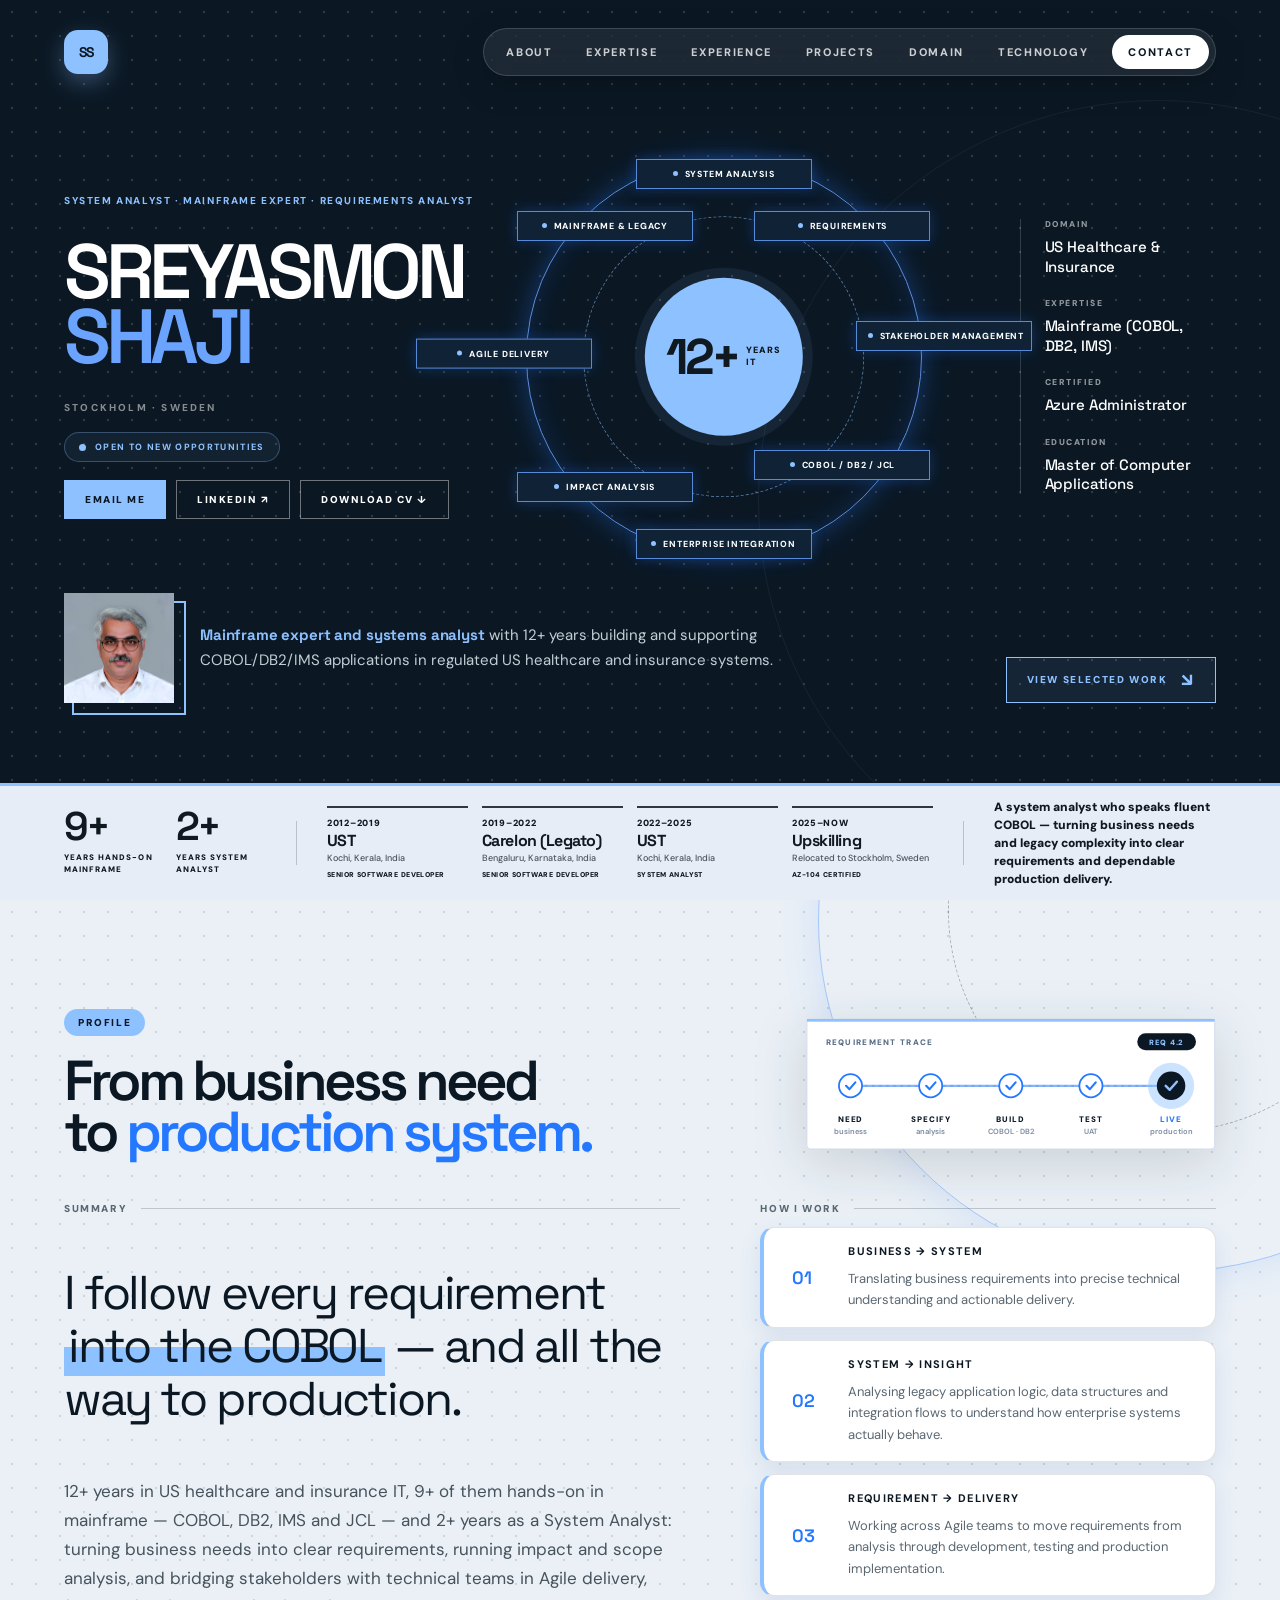
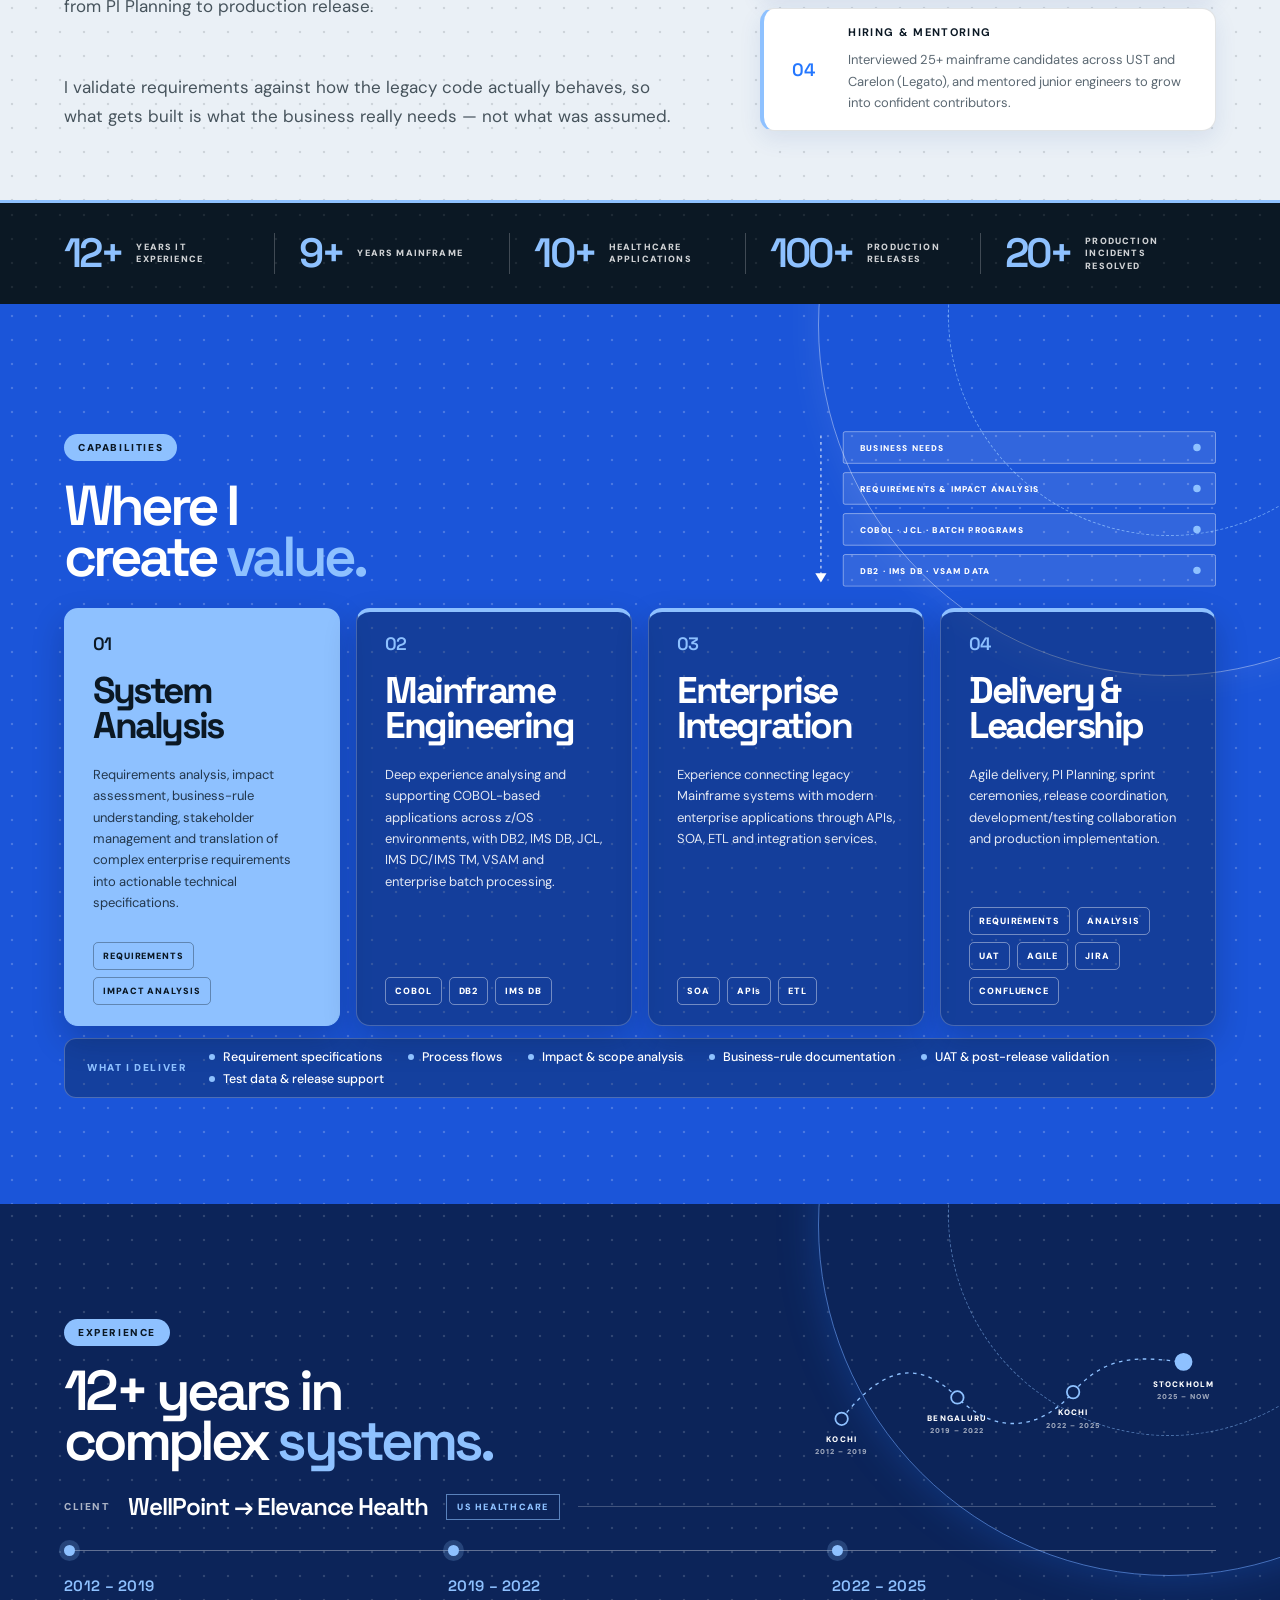
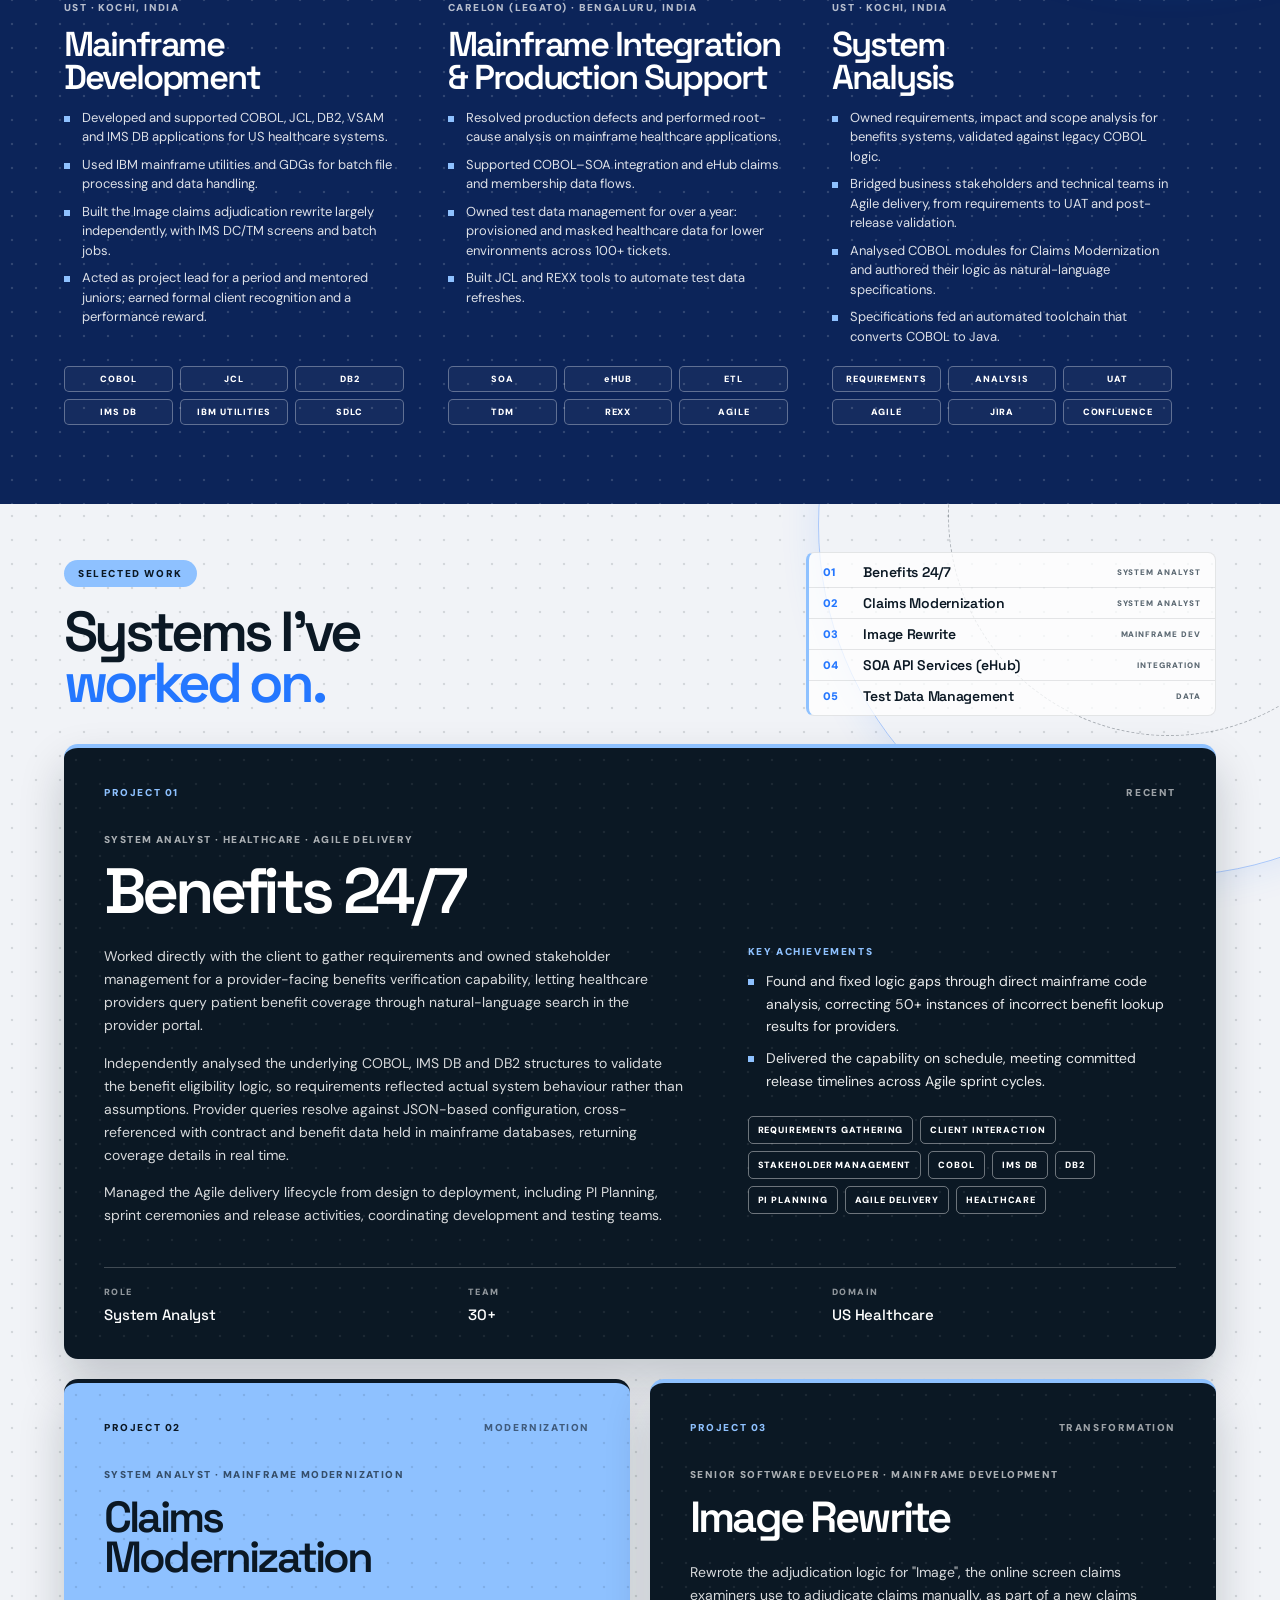
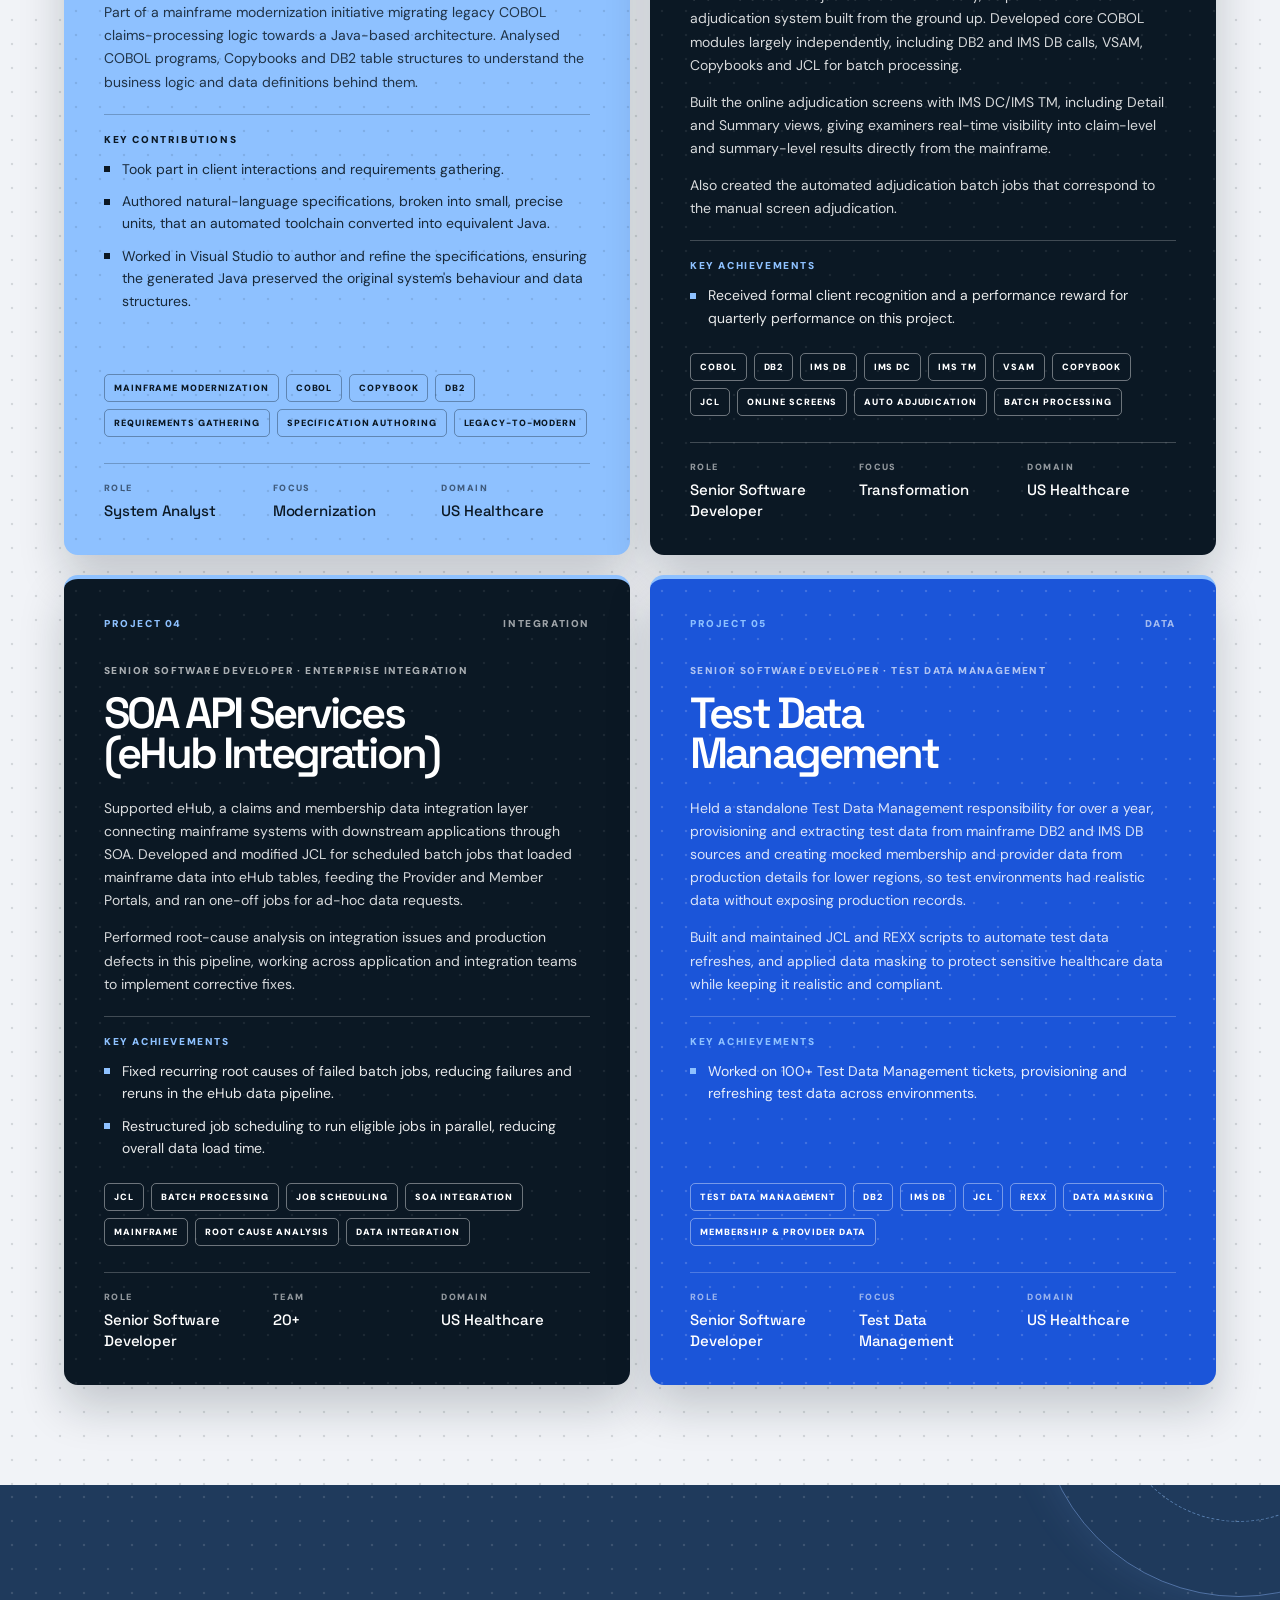
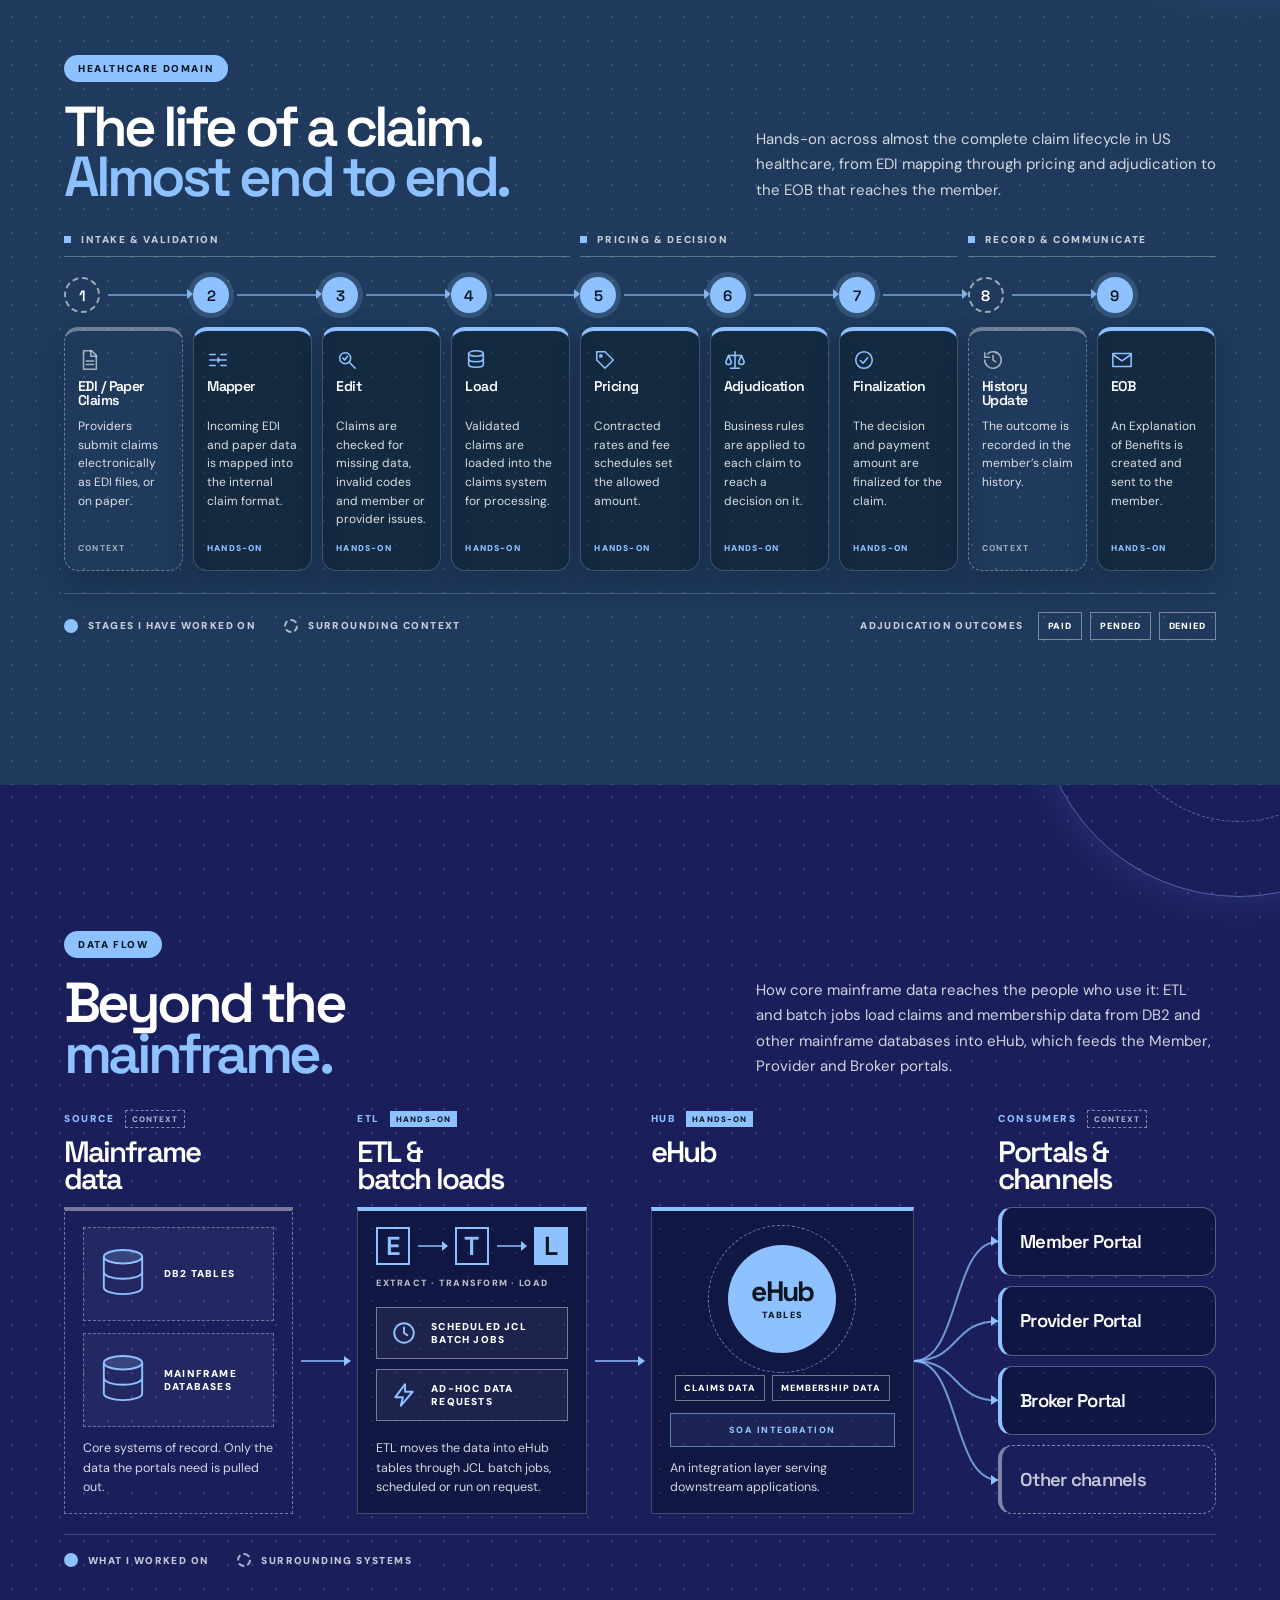
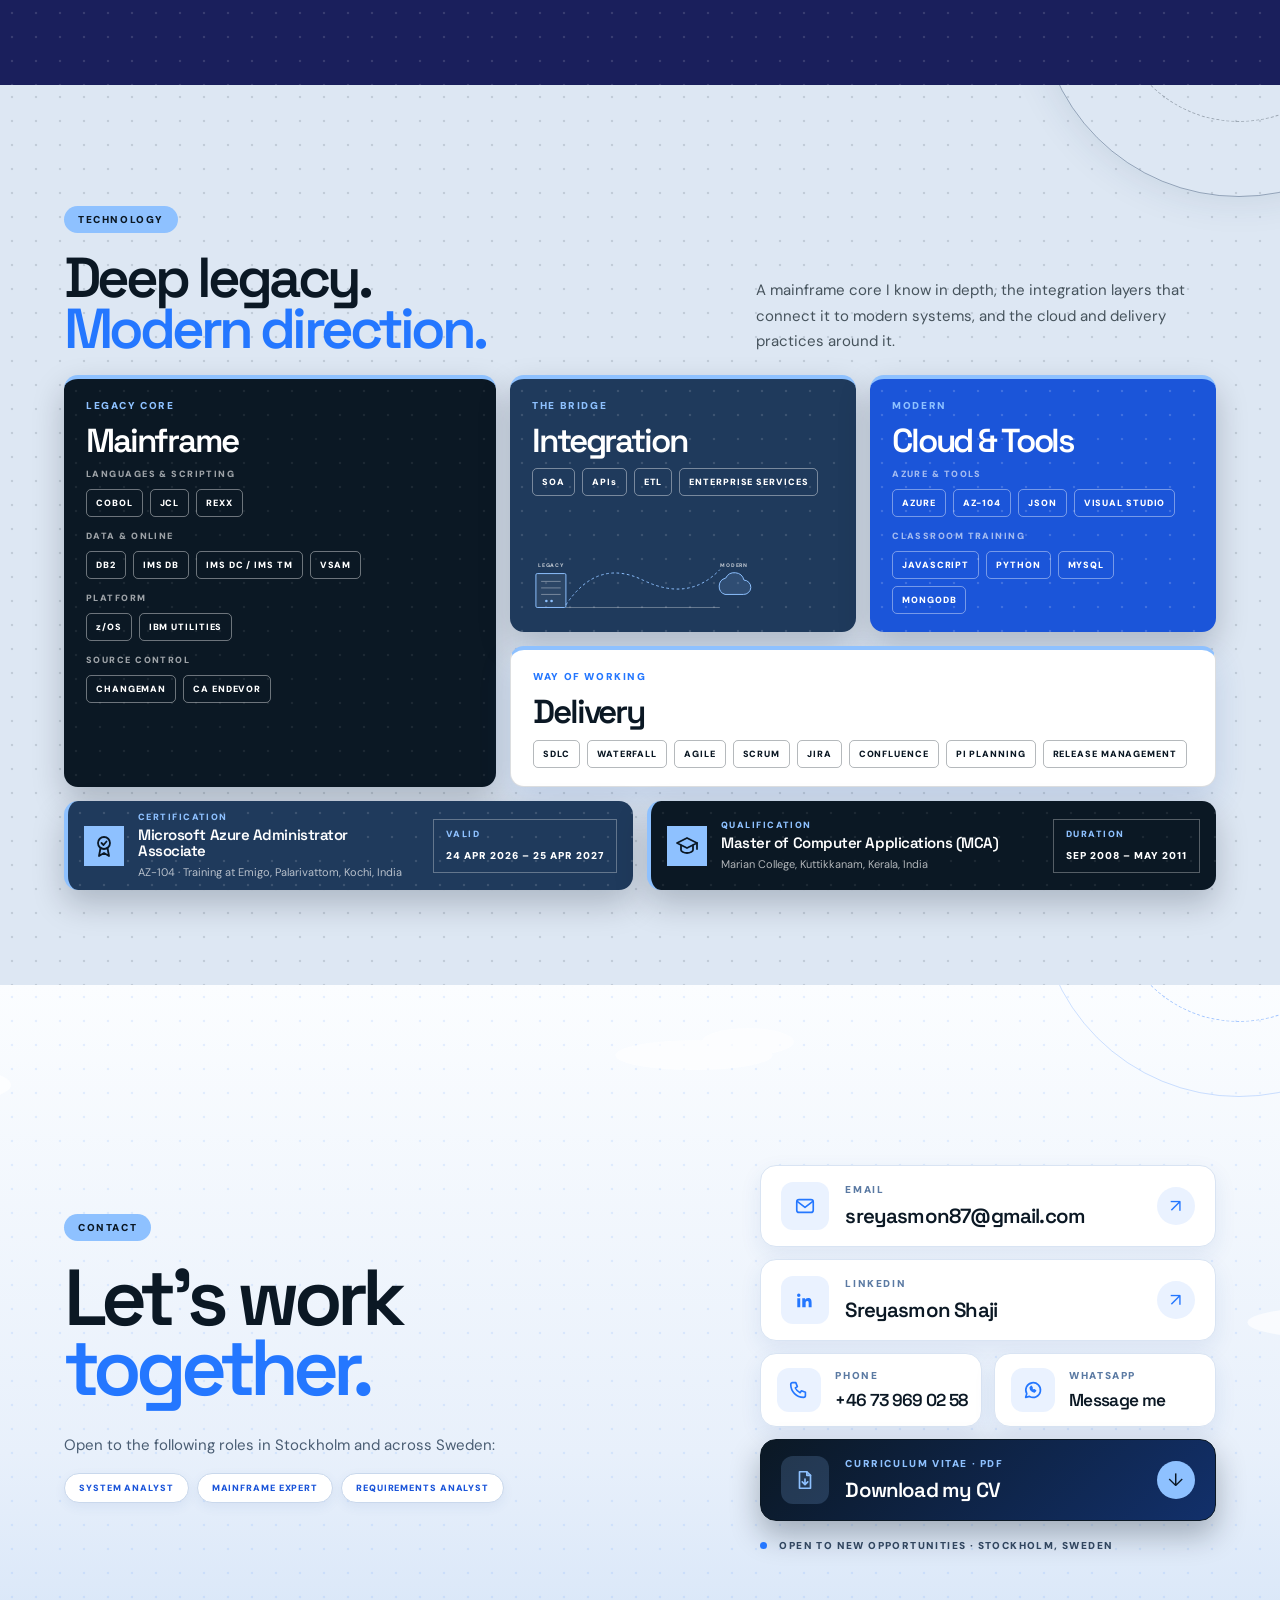
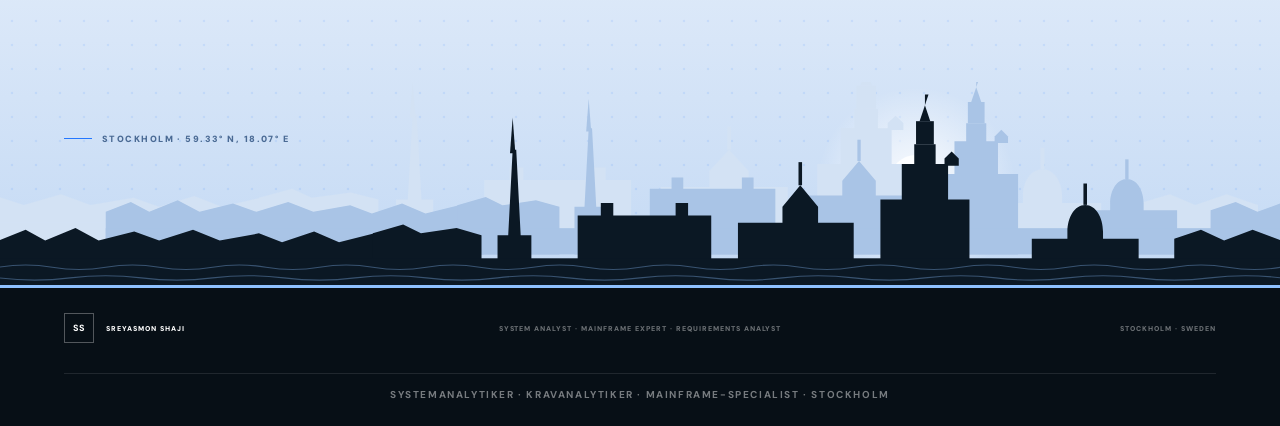
==== index.html @ 19b708b7 "Update index.html" ====
<!DOCTYPE html>
<html lang="en">
<head>
    <meta charset="UTF-8">
    <meta name="viewport" content="width=device-width, initial-scale=1.0">

    <title>Sreyasmon Shaji | System Analyst | Mainframe Expert | Requirements Analyst</title>

    <meta name="description"
          content="Sreyasmon Shaji — System Analyst, Mainframe Expert and Requirements Analyst with 12+ years of experience across healthcare IT, mainframe systems, enterprise integration and technology delivery. Systemanalytiker och kravanalytiker med mainframe-erfarenhet, Stockholm.">

    <meta name="theme-color" content="#0b1824">
    <link rel="canonical" href="https://sreyasmon-shaji.github.io/">

    <link rel="icon" type="image/png" sizes="32x32" href="assets/favicon-32.png">
    <link rel="icon" type="image/png" sizes="512x512" href="assets/icon-512.png">
    <link rel="apple-touch-icon" href="assets/apple-touch-icon.png">

    <meta property="og:type" content="website">
    <meta property="og:site_name" content="Sreyasmon Shaji">
    <meta property="og:title" content="Sreyasmon Shaji | System Analyst · Mainframe Expert · Requirements Analyst">
    <meta property="og:description" content="12+ years in US healthcare and insurance IT, 9+ of them hands-on in mainframe (COBOL, DB2, IMS, JCL) and 2+ as a System Analyst. Based in Stockholm, Sweden.">
    <meta property="og:url" content="https://sreyasmon-shaji.github.io/">
    <meta property="og:image" content="https://sreyasmon-shaji.github.io/assets/og-image.png">
    <meta property="og:image:width" content="1200">
    <meta property="og:image:height" content="630">
    <meta name="twitter:card" content="summary_large_image">
    <meta name="twitter:title" content="Sreyasmon Shaji | System Analyst · Mainframe Expert">
    <meta name="twitter:description" content="System Analyst and Mainframe Expert with 12+ years in US healthcare IT. Stockholm, Sweden.">
    <meta name="twitter:image" content="https://sreyasmon-shaji.github.io/assets/og-image.png">

    <script type="application/ld+json">
    {
      "@context": "https://schema.org",
      "@type": "Person",
      "name": "Sreyasmon Shaji",
      "jobTitle": "System Analyst and Mainframe Expert",
      "alternateName": "Systemanalytiker",
      "url": "https://sreyasmon-shaji.github.io/",
      "image": "https://sreyasmon-shaji.github.io/assets/sreyasmon-profile.jpg",
      "email": "mailto:sreyasmon87@gmail.com",
      "telephone": "+46739690258",
      "address": {"@type": "PostalAddress", "addressLocality": "Stockholm", "addressCountry": "SE"},
      "sameAs": ["https://www.linkedin.com/in/sreyasmon-shaji"],
      "knowsAbout": ["COBOL", "DB2", "IMS", "JCL", "Mainframe", "System Analysis", "Requirements Analysis", "SOA", "Agile"]
    }
    </script>

    <link rel="preconnect" href="https://fonts.googleapis.com">
    <link rel="preconnect" href="https://fonts.gstatic.com" crossorigin>
    <link href="https://fonts.googleapis.com/css2?family=DM+Sans:wght@400;500;600;700&family=Space+Grotesk:wght@400;500;600;700&display=swap" rel="stylesheet">

    <link rel="stylesheet" href="style.css?v=20261052">
</head>

<body>

    <!-- NAVIGATION -->
    <header class="site-header">
        <div class="nav-wrap">
            <a href="#top" class="brand-mark">SS</a>

            <nav class="main-nav">
                <a href="#about">ABOUT</a>
                <a href="#expertise">EXPERTISE</a>
                <a href="#experience">EXPERIENCE</a>
                <a href="#projects">PROJECTS</a>
                <a href="#domain">DOMAIN</a>
                <a href="#technology">TECHNOLOGY</a>
                <a href="#contact">CONTACT</a>
            </nav>
        </div>
    </header>


    <main id="top">

        <!-- HERO + POSITIONING: sized to fit the first viewport -->
        <div class="above-fold">

        <!-- HERO -->
        <section class="hero">
            <div class="hero-grid">

                <div class="hero-copy">
                    <div class="eyebrow">
                        SYSTEM ANALYST · MAINFRAME EXPERT · REQUIREMENTS ANALYST
                    </div>

                    <h1>
                        SREYASMON<br>
                        <span>SHAJI</span>
                    </h1>

                    <div class="hero-location">
                        STOCKHOLM · SWEDEN
                    </div>

                    <div class="status-badge">
                        <span class="status-dot"></span>
                        OPEN TO NEW OPPORTUNITIES
                    </div>

                    <div class="hero-cta">
                        <a href="mailto:sreyasmon87@gmail.com" class="cta-btn cta-primary">EMAIL ME</a>
                        <a href="https://www.linkedin.com/in/sreyasmon-shaji"
                           target="_blank"
                           rel="noopener noreferrer"
                           class="cta-btn cta-secondary">LINKEDIN ↗</a>
                        <a href="assets/Sreyasmon-Shaji-CV-System-Analyst-Mainframe.pdf"
                           target="_blank"
                           rel="noopener"
                           class="cta-btn cta-secondary">DOWNLOAD CV ↓</a>
                    </div>
                </div>


                <div class="hero-visual">

                    <div class="hero-orbit">
                        <div class="orbit-ring orbit-ring-one"></div>
                        <div class="orbit-ring orbit-ring-two"></div>

                        <div class="orbit-core">
                            <strong>12+</strong>
                            <span>YEARS<br>IT</span>
                        </div>

                        <span class="orbit-label label-one">SYSTEM ANALYSIS</span>
                        <span class="orbit-label label-two">REQUIREMENTS</span>
                        <span class="orbit-label label-three">STAKEHOLDER MANAGEMENT</span>
                        <span class="orbit-label label-four">COBOL / DB2 / JCL</span>
                        <span class="orbit-label label-five">ENTERPRISE INTEGRATION</span>
                        <span class="orbit-label label-six">IMPACT ANALYSIS</span>
                        <span class="orbit-label label-seven">AGILE DELIVERY</span>
                        <span class="orbit-label label-eight">MAINFRAME &amp; LEGACY</span>
                    </div>

                    <aside class="hero-facts" aria-label="Profile at a glance">
                        <div class="fact">
                            <span>DOMAIN</span>
                            <strong>US Healthcare &amp; Insurance</strong>
                        </div>

                        <div class="fact">
                            <span>EXPERTISE</span>
                            <strong>Mainframe (COBOL, DB2, IMS)</strong>
                        </div>

                        <div class="fact">
                            <span>CERTIFIED</span>
                            <strong>Azure Administrator</strong>
                        </div>

                        <div class="fact">
                            <span>EDUCATION</span>
                            <strong>Master of Computer Applications</strong>
                        </div>
                    </aside>

                </div>

            </div>

            <div class="hero-bottom">
                <div class="hero-bottom-left">
                    <div class="hero-photo-frame">
                        <img src="assets/sreyasmon-profile.jpg"
                             alt="Sreyasmon Shaji"
                             class="hero-photo">
                    </div>

                    <p>
                        <strong>Mainframe expert and systems analyst</strong> with 12+ years building and
                        supporting COBOL/DB2/IMS applications in regulated US healthcare
                        and insurance systems.
                    </p>
                </div>

                <a href="#projects" class="hero-link">
                    VIEW SELECTED WORK
                    <span>↘</span>
                </a>
            </div>
        </section>


        <!-- POSITIONING STRIP -->
        <section class="positioning-strip">
            <div class="positioning-item">
                <div class="stat">
                    <span>9+</span>
                    <small>YEARS HANDS-ON MAINFRAME</small>
                </div>

                <div class="stat">
                    <span>2+</span>
                    <small>YEARS SYSTEM ANALYST</small>
                </div>
            </div>

            <div class="positioning-divider"></div>

            <div class="career-timeline" aria-label="Career timeline">
                <div class="career-item">
                    <span class="career-years">2012–2019</span>
                    <strong class="career-company">UST</strong>
                    <span class="career-place">Kochi, Kerala, India</span>
                    <span class="career-role">Senior Software Developer</span>
                </div>

                <div class="career-item">
                    <span class="career-years">2019–2022</span>
                    <strong class="career-company">Carelon (Legato)</strong>
                    <span class="career-place">Bengaluru, Karnataka, India</span>
                    <span class="career-role">Senior Software Developer</span>
                </div>

                <div class="career-item">
                    <span class="career-years">2022–2025</span>
                    <strong class="career-company">UST</strong>
                    <span class="career-place">Kochi, Kerala, India</span>
                    <span class="career-role">System Analyst</span>
                </div>

                <div class="career-item career-now">
                    <span class="career-years">2025–NOW</span>
                    <strong class="career-company">Upskilling</strong>
                    <span class="career-place">Relocated to Stockholm, Sweden</span>
                    <span class="career-role">AZ-104 Certified</span>
                </div>
            </div>

            <div class="positioning-divider"></div>

            <div class="positioning-statement">
                A system analyst who speaks fluent COBOL — turning business
                needs and legacy complexity into clear requirements and
                dependable production delivery.
            </div>
        </section>

        </div>


        <!-- ABOUT -->
        <section class="about-section" id="about">

            <div class="about-inner">

                <div class="about-head">
                    <div class="about-eyebrow">PROFILE</div>

                    <h2>
                        From business need<br>
                        to <em>production system.</em>
                    </h2>

                    <svg class="head-art art-trace" viewBox="0 0 460 148" aria-hidden="true">
                        <rect class="tr-card" x="1" y="1" width="458" height="146" rx="4"/>
                        <rect class="tr-top" x="1" y="1" width="458" height="3"/>
                        <text class="tr-k" x="22" y="30">REQUIREMENT TRACE</text>
                        <rect class="tr-pill" x="372" y="17" width="66" height="19" rx="9.5"/>
                        <text class="tr-pt" x="405" y="30" text-anchor="middle">REQ 4.2</text>
                        <line class="tr-base" x1="50" y1="76" x2="410" y2="76"/>
                        <line class="tr-prog" x1="50" y1="76" x2="410" y2="76"/>
                        <circle class="tr-node" cx="50" cy="76" r="13"/><path class="tr-tick" d="M45 76 l3.8 3.8 l6.6 -7.6"/><text class="tr-l" x="50" y="117" text-anchor="middle">NEED</text><text class="tr-s" x="50" y="130" text-anchor="middle">business</text><circle class="tr-node" cx="140" cy="76" r="13"/><path class="tr-tick" d="M135 76 l3.8 3.8 l6.6 -7.6"/><text class="tr-l" x="140" y="117" text-anchor="middle">SPECIFY</text><text class="tr-s" x="140" y="130" text-anchor="middle">analysis</text><circle class="tr-node" cx="230" cy="76" r="13"/><path class="tr-tick" d="M225 76 l3.8 3.8 l6.6 -7.6"/><text class="tr-l" x="230" y="117" text-anchor="middle">BUILD</text><text class="tr-s" x="230" y="130" text-anchor="middle">COBOL · DB2</text><circle class="tr-node" cx="320" cy="76" r="13"/><path class="tr-tick" d="M315 76 l3.8 3.8 l6.6 -7.6"/><text class="tr-l" x="320" y="117" text-anchor="middle">TEST</text><text class="tr-s" x="320" y="130" text-anchor="middle">UAT</text><circle class="tr-glow" cx="410" cy="76" r="26"/><circle class="tr-end" cx="410" cy="76" r="16"/><path class="tr-tick-end" d="M404 76 l4.5 4.5 l8 -9"/><text class="tr-l tr-lend" x="410" y="117" text-anchor="middle">LIVE</text><text class="tr-s" x="410" y="130" text-anchor="middle">production</text>
                    </svg>
                </div>

                <div class="about-grid">

                    <div class="about-intro">

                        <div class="about-label">SUMMARY</div>

                        <p class="large-copy">
                            I follow every requirement <span class="hl">into the COBOL</span>
                            — and all the way to production.
                        </p>

                        <p>
                            12+ years in US healthcare and insurance IT, 9+ of them
                            hands-on in mainframe — COBOL, DB2, IMS and JCL — and 2+ years
                            as a System Analyst: turning business needs into
                            clear requirements, running impact and scope analysis, and
                            bridging stakeholders with technical teams in Agile
                            delivery, from PI Planning to production release.
                        </p>

                        <p>
                            I validate requirements against how the legacy code
                            actually behaves, so what gets built is what the business
                            really needs — not what was assumed.
                        </p>

                    </div>

                    <div class="about-focus">

                        <div class="about-label">HOW I WORK</div>

                        <div class="focus-item">
                            <span>01</span>
                            <div>
                                <strong>BUSINESS → SYSTEM</strong>
                                <p>
                                    Translating business requirements into precise
                                    technical understanding and actionable delivery.
                                </p>
                            </div>
                        </div>

                        <div class="focus-item">
                            <span>02</span>
                            <div>
                                <strong>SYSTEM → INSIGHT</strong>
                                <p>
                                    Analysing legacy application logic, data structures
                                    and integration flows to understand how enterprise
                                    systems actually behave.
                                </p>
                            </div>
                        </div>

                        <div class="focus-item">
                            <span>03</span>
                            <div>
                                <strong>REQUIREMENT → DELIVERY</strong>
                                <p>
                                    Working across Agile teams to move requirements
                                    from analysis through development, testing and
                                    production implementation.
                                </p>
                            </div>
                        </div>

                        <div class="focus-item">
                            <span>04</span>
                            <div>
                                <strong>HIRING &amp; MENTORING</strong>
                                <p>
                                    Interviewed 25+ mainframe candidates across UST and
                                    Carelon (Legato), and mentored junior engineers to
                                    grow into confident contributors.
                                </p>
                            </div>
                        </div>

                    </div>
                </div>

            </div>
        </section>


        <!-- NUMBERS -->
        <section class="numbers-section">

            <div class="number-block">
                <strong>12+</strong>
                <span>YEARS IT EXPERIENCE</span>
            </div>

            <div class="number-block">
                <strong>9+</strong>
                <span>YEARS MAINFRAME</span>
            </div>

            <div class="number-block">
                <strong>10+</strong>
                <span>HEALTHCARE APPLICATIONS</span>
            </div>

            <div class="number-block">
                <strong>100+</strong>
                <span>PRODUCTION RELEASES</span>
            </div>

            <div class="number-block">
                <strong>20+</strong>
                <span>PRODUCTION INCIDENTS RESOLVED</span>
            </div>

        </section>


        <!-- EXPERTISE -->
        <section class="expertise-section" id="expertise">

            <div class="expertise-inner">

                <div class="expertise-head">
                    <div class="about-eyebrow">CAPABILITIES</div>

                    <h2>
                        Where I<br>
                        create <em>value.</em>
                    </h2>

                    <svg class="head-art art-stack" viewBox="0 0 440 168" aria-hidden="true">
                        <path class="st-line" d="M16 6v156"/>
                        <path class="st-fill" d="M10 154l6 10 6-10z"/>
                        <g class="st-bars">
                            <rect x="40" y="2" width="400" height="34" rx="2"/>
                            <rect x="40" y="46" width="400" height="34" rx="2"/>
                            <rect x="40" y="90" width="400" height="34" rx="2"/>
                            <rect x="40" y="134" width="400" height="34" rx="2"/>
                        </g>
                        <g class="st-text">
                            <text x="58" y="23">BUSINESS NEEDS</text>
                            <text x="58" y="67">REQUIREMENTS &amp; IMPACT ANALYSIS</text>
                            <text x="58" y="111">COBOL · JCL · BATCH PROGRAMS</text>
                            <text x="58" y="155">DB2 · IMS DB · VSAM DATA</text>
                        </g>
                        <g class="st-dots">
                            <circle cx="420" cy="19" r="4"/><circle cx="420" cy="63" r="4"/><circle cx="420" cy="107" r="4"/><circle cx="420" cy="151" r="4"/>
                        </g>
                    </svg>
                </div>

                <div class="expertise-grid">

                    <article class="expertise-card expertise-primary">
                        <div class="card-number">01</div>
                        <h3>System<br>Analysis</h3>
                        <p>
                            Requirements analysis, impact assessment, business-rule
                            understanding, stakeholder management and translation of
                            complex enterprise requirements into actionable technical
                            specifications.
                        </p>
                        <div class="card-tags">
                            <span>REQUIREMENTS</span>
                            <span>IMPACT ANALYSIS</span>
                        </div>
                    </article>

                    <article class="expertise-card">
                        <div class="card-number">02</div>
                        <h3>Mainframe<br>Engineering</h3>
                        <p>
                            Deep experience analysing and supporting COBOL-based
                            applications across z/OS environments, with DB2, IMS DB,
                            JCL, IMS DC/IMS TM, VSAM and enterprise batch processing.
                        </p>
                        <div class="card-tags">
                            <span>COBOL</span>
                            <span>DB2</span>
                            <span>IMS DB</span>
                        </div>
                    </article>

                    <article class="expertise-card">
                        <div class="card-number">03</div>
                        <h3>Enterprise<br>Integration</h3>
                        <p>
                            Experience connecting legacy Mainframe systems with
                            modern enterprise applications through APIs, SOA, ETL
                            and integration services.
                        </p>
                        <div class="card-tags">
                            <span>SOA</span>
                            <span>APIs</span>
                            <span>ETL</span>
                        </div>
                    </article>

                    <article class="expertise-card">
                        <div class="card-number">04</div>
                        <h3>Delivery &amp;<br>Leadership</h3>
                        <p>
                            Agile delivery, PI Planning, sprint ceremonies, release
                            coordination, development/testing collaboration and
                            production implementation.
                        </p>
                        <div class="card-tags">
                            <span>REQUIREMENTS</span>
                            <span>ANALYSIS</span>
                            <span>UAT</span>
                            <span>AGILE</span>
                            <span>JIRA</span>
                            <span>CONFLUENCE</span>
                        </div>
                    </article>

                </div>

                <div class="deliver-strip">
                    <span class="deliver-label">WHAT I DELIVER</span>
                    <ul>
                        <li>Requirement specifications</li>
                        <li>Process flows</li>
                        <li>Impact &amp; scope analysis</li>
                        <li>Business-rule documentation</li>
                        <li>UAT &amp; post-release validation</li>
                        <li>Test data &amp; release support</li>
                    </ul>
                </div>

            </div>
        </section>


        <!-- EXPERIENCE -->
        <section class="experience-section" id="experience">

            <div class="experience-inner">

                <div class="experience-head">
                    <div class="about-eyebrow">EXPERIENCE</div>

                    <h2>
                        12+ years in<br>
                        complex <em>systems.</em>
                    </h2>

                    <svg class="head-art art-route" viewBox="0 0 460 150" aria-hidden="true">
                        <path class="rt-arc" d="M40 104 C90 40 130 40 170 80 S260 120 300 74 S380 36 424 40"/>
                        <circle class="rt-node" cx="40" cy="104" r="7"/>
                        <circle class="rt-node" cx="170" cy="80" r="7"/>
                        <circle class="rt-node" cx="300" cy="74" r="7"/>
                        <circle class="rt-node rt-end" cx="424" cy="40" r="9"/>
                        <g class="rt-text">
                            <text x="40" y="130" text-anchor="middle">KOCHI</text>
                            <text x="170" y="106" text-anchor="middle">BENGALURU</text>
                            <text x="300" y="100" text-anchor="middle">KOCHI</text>
                            <text x="424" y="68" text-anchor="middle">STOCKHOLM</text>
                        </g>
                        <g class="rt-years">
                            <text x="40" y="144" text-anchor="middle">2012 – 2019</text>
                            <text x="170" y="120" text-anchor="middle">2019 – 2022</text>
                            <text x="300" y="114" text-anchor="middle">2022 – 2025</text>
                            <text x="424" y="82" text-anchor="middle">2025 – NOW</text>
                        </g>
                    </svg>
                </div>

                <div class="exp-client">
                    <span class="exp-client-label">CLIENT</span>
                    <strong>WellPoint → Elevance Health</strong>
                    <em>US HEALTHCARE</em>
                </div>

                <div class="exp-timeline">

                    <article class="exp-step">
                        <span class="exp-years">2012 – 2019</span>
                        <span class="exp-org">UST · KOCHI, INDIA</span>
                        <h3>Mainframe<br>Development</h3>
                        <ul>
                            <li>Developed and supported COBOL, JCL, DB2, VSAM and IMS DB applications for US healthcare systems.</li>
                            <li>Used IBM mainframe utilities and GDGs for batch file processing and data handling.</li>
                            <li>Built the Image claims adjudication rewrite largely independently, with IMS DC/TM screens and batch jobs.</li>
                            <li>Acted as project lead for a period and mentored juniors; earned formal client recognition and a performance reward.</li>
                        </ul>
                        <div class="exp-tags">
                            <span>COBOL</span>
                            <span>JCL</span>
                            <span>DB2</span>
                            <span>IMS DB</span>
                            <span>IBM UTILITIES</span>
                            <span>SDLC</span>
                        </div>
                    </article>

                    <article class="exp-step">
                        <span class="exp-years">2019 – 2022</span>
                        <span class="exp-org">CARELON (LEGATO) · BENGALURU, INDIA</span>
                        <h3>Mainframe Integration<br>&amp; Production Support</h3>
                        <ul>
                            <li>Resolved production defects and performed root-cause analysis on mainframe healthcare applications.</li>
                            <li>Supported COBOL–SOA integration and eHub claims and membership data flows.</li>
                            <li>Owned test data management for over a year: provisioned and masked healthcare data for lower environments across 100+ tickets.</li>
                            <li>Built JCL and REXX tools to automate test data refreshes.</li>
                        </ul>
                        <div class="exp-tags">
                            <span>SOA</span>
                            <span>eHUB</span>
                            <span>ETL</span>
                            <span>TDM</span>
                            <span>REXX</span>
                            <span>AGILE</span>
                        </div>
                    </article>

                    <article class="exp-step">
                        <span class="exp-years">2022 – 2025</span>
                        <span class="exp-org">UST · KOCHI, INDIA</span>
                        <h3>System<br>Analysis</h3>
                        <ul>
                            <li>Owned requirements, impact and scope analysis for benefits systems, validated against legacy COBOL logic.</li>
                            <li>Bridged business stakeholders and technical teams in Agile delivery, from requirements to UAT and post-release validation.</li>
                            <li>Analysed COBOL modules for Claims Modernization and authored their logic as natural-language specifications.</li>
                            <li>Specifications fed an automated toolchain that converts COBOL to Java.</li>
                        </ul>
                        <div class="exp-tags">
                            <span>REQUIREMENTS</span>
                            <span>ANALYSIS</span>
                            <span>UAT</span>
                            <span>AGILE</span>
                            <span>JIRA</span>
                            <span>CONFLUENCE</span>
                        </div>
                    </article>

                </div>

            </div>
        </section>


        <!-- PROJECTS -->
        <section class="projects-section" id="projects">

            <div class="projects-inner">

                <div class="projects-head">
                    <div class="about-eyebrow">SELECTED WORK</div>

                    <h2>
                        Systems I've<br>
                        <em>worked on.</em>
                    </h2>

                    <ol class="head-art art-index" aria-hidden="true">
                        <li><b>01</b><span>Benefits 24/7</span><i>SYSTEM ANALYST</i></li>
                        <li><b>02</b><span>Claims Modernization</span><i>SYSTEM ANALYST</i></li>
                        <li><b>03</b><span>Image Rewrite</span><i>MAINFRAME DEV</i></li>
                        <li><b>04</b><span>SOA API Services (eHub)</span><i>INTEGRATION</i></li>
                        <li><b>05</b><span>Test Data Management</span><i>DATA</i></li>
                    </ol>
                </div>

                <div class="projects-grid">

                    <!-- PROJECT 01 -->
                    <article class="project-card project-featured">

                        <div class="project-top">
                            <span>PROJECT 01</span>
                            <span>RECENT</span>
                        </div>

                        <span class="project-kicker">SYSTEM ANALYST · HEALTHCARE · AGILE DELIVERY</span>
                        <h3>Benefits 24/7</h3>

                        <div class="feature-grid">

                            <div class="feature-text">
                                <p>
                                    Worked directly with the client to gather requirements and
                                    owned stakeholder management for a provider-facing benefits
                                    verification capability, letting healthcare providers query
                                    patient benefit coverage through natural-language search in
                                    the provider portal.
                                </p>

                                <p>
                                    Independently analysed the underlying COBOL, IMS DB and DB2
                                    structures to validate the benefit eligibility logic, so
                                    requirements reflected actual system behaviour rather than
                                    assumptions. Provider queries resolve against JSON-based
                                    configuration, cross-referenced with contract and benefit
                                    data held in mainframe databases, returning coverage details
                                    in real time.
                                </p>

                                <p>
                                    Managed the Agile delivery lifecycle from design to
                                    deployment, including PI Planning, sprint ceremonies and
                                    release activities, coordinating development and testing
                                    teams.
                                </p>
                            </div>

                            <div class="feature-side">

                                <div class="project-achievements">
                                    <div class="achievement-heading">KEY ACHIEVEMENTS</div>
                                    <ul>
                                        <li>Found and fixed logic gaps through direct mainframe code analysis, correcting 50+ instances of incorrect benefit lookup results for providers.</li>
                                        <li>Delivered the capability on schedule, meeting committed release timelines across Agile sprint cycles.</li>
                                    </ul>
                                </div>

                                <div class="project-tags">
                                    <span>REQUIREMENTS GATHERING</span>
                                    <span>CLIENT INTERACTION</span>
                                    <span>STAKEHOLDER MANAGEMENT</span>
                                    <span>COBOL</span>
                                    <span>IMS DB</span>
                                    <span>DB2</span>
                                    <span>PI PLANNING</span>
                                    <span>AGILE DELIVERY</span>
                                    <span>HEALTHCARE</span>
                                </div>

                            </div>
                        </div>

                        <div class="project-meta">
                            <div><span>ROLE</span><strong>System Analyst</strong></div>
                            <div><span>TEAM</span><strong>30+</strong></div>
                            <div><span>DOMAIN</span><strong>US Healthcare</strong></div>
                        </div>

                    </article>


                    <!-- PROJECT 02 -->
                    <article class="project-card project-lime">

                        <div class="project-top">
                            <span>PROJECT 02</span>
                            <span>MODERNIZATION</span>
                        </div>

                        <span class="project-kicker">SYSTEM ANALYST · MAINFRAME MODERNIZATION</span>
                        <h3>Claims<br>Modernization</h3>

                        <div class="project-body">
                            <p>
                                Part of a mainframe modernization initiative migrating legacy
                                COBOL claims-processing logic towards a Java-based
                                architecture. Analysed COBOL programs, Copybooks and DB2 table
                                structures to understand the business logic and data
                                definitions behind them.
                            </p>

                            <div class="project-achievements">
                                <div class="achievement-heading">KEY CONTRIBUTIONS</div>
                                <ul>
                                    <li>Took part in client interactions and requirements gathering.</li>
                                    <li>Authored natural-language specifications, broken into small, precise units, that an automated toolchain converted into equivalent Java.</li>
                                    <li>Worked in Visual Studio to author and refine the specifications, ensuring the generated Java preserved the original system's behaviour and data structures.</li>
                                </ul>
                            </div>
                        </div>

                        <div class="project-tags">
                            <span>MAINFRAME MODERNIZATION</span>
                            <span>COBOL</span>
                            <span>COPYBOOK</span>
                            <span>DB2</span>
                            <span>REQUIREMENTS GATHERING</span>
                            <span>SPECIFICATION AUTHORING</span>
                            <span>LEGACY-TO-MODERN</span>
                        </div>

                        <div class="project-meta">
                            <div><span>ROLE</span><strong>System Analyst</strong></div>
                            <div><span>FOCUS</span><strong>Modernization</strong></div>
                            <div><span>DOMAIN</span><strong>US Healthcare</strong></div>
                        </div>

                    </article>


                    <!-- PROJECT 03 -->
                    <article class="project-card">

                        <div class="project-top">
                            <span>PROJECT 03</span>
                            <span>TRANSFORMATION</span>
                        </div>

                        <span class="project-kicker">SENIOR SOFTWARE DEVELOPER · MAINFRAME DEVELOPMENT</span>
                        <h3>Image Rewrite</h3>

                        <div class="project-body">
                            <p>
                                Rewrote the adjudication logic for "Image", the online screen
                                claims examiners use to adjudicate claims manually, as part of
                                a new claims adjudication system built from the ground up.
                                Developed core COBOL modules largely independently, including
                                DB2 and IMS DB calls, VSAM, Copybooks and JCL for batch
                                processing.
                            </p>

                            <p>
                                Built the online adjudication screens with IMS DC/IMS TM,
                                including Detail and Summary views, giving examiners real-time
                                visibility into claim-level and summary-level results directly
                                from the mainframe.
                            </p>

                            <p>
                                Also created the automated adjudication batch jobs that
                                correspond to the manual screen adjudication.
                            </p>

                            <div class="project-achievements">
                                <div class="achievement-heading">KEY ACHIEVEMENTS</div>
                                <ul>
                                    <li>Received formal client recognition and a performance reward for quarterly performance on this project.</li>
                                </ul>
                            </div>
                        </div>

                        <div class="project-tags">
                            <span>COBOL</span>
                            <span>DB2</span>
                            <span>IMS DB</span>
                            <span>IMS DC</span>
                            <span>IMS TM</span>
                            <span>VSAM</span>
                            <span>COPYBOOK</span>
                            <span>JCL</span>
                            <span>ONLINE SCREENS</span>
                            <span>AUTO ADJUDICATION</span>
                            <span>BATCH PROCESSING</span>
                        </div>

                        <div class="project-meta">
                            <div><span>ROLE</span><strong>Senior Software Developer</strong></div>
                            <div><span>FOCUS</span><strong>Transformation</strong></div>
                            <div><span>DOMAIN</span><strong>US Healthcare</strong></div>
                        </div>

                    </article>


                    <!-- PROJECT 04 -->
                    <article class="project-card">

                        <div class="project-top">
                            <span>PROJECT 04</span>
                            <span>INTEGRATION</span>
                        </div>

                        <span class="project-kicker">SENIOR SOFTWARE DEVELOPER · ENTERPRISE INTEGRATION</span>
                        <h3>SOA API Services<br>(eHub Integration)</h3>

                        <div class="project-body">
                            <p>
                                Supported eHub, a claims and membership data integration layer
                                connecting mainframe systems with downstream applications
                                through SOA. Developed and modified JCL for scheduled batch
                                jobs that loaded mainframe data into eHub tables, feeding the
                                Provider and Member Portals, and ran one-off jobs for ad-hoc
                                data requests.
                            </p>

                            <p>
                                Performed root-cause analysis on integration issues and
                                production defects in this pipeline, working across
                                application and integration teams to implement corrective
                                fixes.
                            </p>

                            <div class="project-achievements">
                                <div class="achievement-heading">KEY ACHIEVEMENTS</div>
                                <ul>
                                    <li>Fixed recurring root causes of failed batch jobs, reducing failures and reruns in the eHub data pipeline.</li>
                                    <li>Restructured job scheduling to run eligible jobs in parallel, reducing overall data load time.</li>
                                </ul>
                            </div>
                        </div>

                        <div class="project-tags">
                            <span>JCL</span>
                            <span>BATCH PROCESSING</span>
                            <span>JOB SCHEDULING</span>
                            <span>SOA INTEGRATION</span>
                            <span>MAINFRAME</span>
                            <span>ROOT CAUSE ANALYSIS</span>
                            <span>DATA INTEGRATION</span>
                        </div>

                        <div class="project-meta">
                            <div><span>ROLE</span><strong>Senior Software Developer</strong></div>
                            <div><span>TEAM</span><strong>20+</strong></div>
                            <div><span>DOMAIN</span><strong>US Healthcare</strong></div>
                        </div>

                    </article>


                    <!-- PROJECT 05 -->
                    <article class="project-card project-blue">

                        <div class="project-top">
                            <span>PROJECT 05</span>
                            <span>DATA</span>
                        </div>

                        <span class="project-kicker">SENIOR SOFTWARE DEVELOPER · TEST DATA MANAGEMENT</span>
                        <h3>Test Data<br>Management</h3>

                        <div class="project-body">
                            <p>
                                Held a standalone Test Data Management responsibility for over
                                a year, provisioning and extracting test data from mainframe
                                DB2 and IMS DB sources and creating mocked membership and
                                provider data from production details for lower regions, so
                                test environments had realistic data without exposing
                                production records.
                            </p>

                            <p>
                                Built and maintained JCL and REXX scripts to automate test
                                data refreshes, and applied data masking to protect sensitive
                                healthcare data while keeping it realistic and compliant.
                            </p>

                            <div class="project-achievements">
                                <div class="achievement-heading">KEY ACHIEVEMENTS</div>
                                <ul>
                                    <li>Worked on 100+ Test Data Management tickets, provisioning and refreshing test data across environments.</li>
                                </ul>
                            </div>
                        </div>

                        <div class="project-tags">
                            <span>TEST DATA MANAGEMENT</span>
                            <span>DB2</span>
                            <span>IMS DB</span>
                            <span>JCL</span>
                            <span>REXX</span>
                            <span>DATA MASKING</span>
                            <span>MEMBERSHIP &amp; PROVIDER DATA</span>
                        </div>

                        <div class="project-meta">
                            <div><span>ROLE</span><strong>Senior Software Developer</strong></div>
                            <div><span>FOCUS</span><strong>Test Data Management</strong></div>
                            <div><span>DOMAIN</span><strong>US Healthcare</strong></div>
                        </div>

                    </article>

                </div>

            </div>
        </section>


        <!-- HEALTHCARE DOMAIN -->
        <section class="domain-section" id="domain">

            <div class="domain-inner">

                <div class="domain-head">
                    <div>
                        <div class="about-eyebrow">HEALTHCARE DOMAIN</div>

                        <h2>
                            The life of a claim.<br>
                            <em>Almost end to end.</em>
                        </h2>
                    </div>

                    <p>
                        Hands-on across almost the complete claim lifecycle in
                        US healthcare, from EDI mapping through pricing and
                        adjudication to the EOB that reaches the member.
                    </p>
                </div>

                <div class="life" aria-label="Healthcare claim lifecycle">

                    <div class="life-phases" aria-hidden="true">
                        <span class="phase phase-intake">INTAKE &amp; VALIDATION</span>
                        <span class="phase phase-decide">PRICING &amp; DECISION</span>
                        <span class="phase phase-out">RECORD &amp; COMMUNICATE</span>
                    </div>

                    <ol class="life-track">

                        <li class="stage stage-ctx">
                            <span class="stage-node">1</span>
                            <div class="stage-card">
                                <span class="stage-phase">INTAKE</span>
                                <svg class="stage-ico" viewBox="0 0 24 24" aria-hidden="true"><path d="M6 2h9l5 5v15H6z"/><path d="M14 2v6h6"/><path d="M9 13h8M9 17h8"/></svg>
                                <h3>EDI / Paper<br>Claims</h3>
                                <p>Providers submit claims electronically as EDI files, or on paper.</p>
                                <span class="stage-tag">CONTEXT</span>
                            </div>
                        </li>

                        <li class="stage stage-hands">
                            <span class="stage-node">2</span>
                            <div class="stage-card">
                                <span class="stage-phase">INTAKE</span>
                                <svg class="stage-ico" viewBox="0 0 24 24" aria-hidden="true"><path d="M3 6h6M3 12h6M3 18h6"/><path d="M15 6h6M15 12h6M15 18h6"/><path d="M10 12h4M12 10l2 2-2 2"/></svg>
                                <h3>Mapper</h3>
                                <p>Incoming EDI and paper data is mapped into the internal claim format.</p>
                                <span class="stage-tag">HANDS-ON</span>
                            </div>
                        </li>

                        <li class="stage stage-hands">
                            <span class="stage-node">3</span>
                            <div class="stage-card">
                                <span class="stage-phase">INTAKE</span>
                                <svg class="stage-ico" viewBox="0 0 24 24" aria-hidden="true"><circle cx="10" cy="10" r="6"/><path d="M15 15l6 6"/><path d="M7.5 10l2 2 3-4"/></svg>
                                <h3>Edit</h3>
                                <p>Claims are checked for missing data, invalid codes and member or provider issues.</p>
                                <span class="stage-tag">HANDS-ON</span>
                            </div>
                        </li>

                        <li class="stage stage-hands">
                            <span class="stage-node">4</span>
                            <div class="stage-card">
                                <span class="stage-phase">INTAKE</span>
                                <svg class="stage-ico" viewBox="0 0 24 24" aria-hidden="true"><ellipse cx="12" cy="5" rx="8" ry="3"/><path d="M4 5v6c0 1.7 3.6 3 8 3s8-1.3 8-3V5"/><path d="M4 11v6c0 1.7 3.6 3 8 3s8-1.3 8-3v-6"/></svg>
                                <h3>Load</h3>
                                <p>Validated claims are loaded into the claims system for processing.</p>
                                <span class="stage-tag">HANDS-ON</span>
                            </div>
                        </li>

                        <li class="stage stage-hands">
                            <span class="stage-node">5</span>
                            <div class="stage-card">
                                <span class="stage-phase">DECISION</span>
                                <svg class="stage-ico" viewBox="0 0 24 24" aria-hidden="true"><path d="M3 12V3h9l9 9-9 9z"/><circle cx="7.5" cy="7.5" r="1.2"/></svg>
                                <h3>Pricing</h3>
                                <p>Contracted rates and fee schedules set the allowed amount.</p>
                                <span class="stage-tag">HANDS-ON</span>
                            </div>
                        </li>

                        <li class="stage stage-hands">
                            <span class="stage-node">6</span>
                            <div class="stage-card">
                                <span class="stage-phase">DECISION</span>
                                <svg class="stage-ico" viewBox="0 0 24 24" aria-hidden="true"><path d="M12 3v18M7 21h10"/><path d="M5 7h14"/><path d="M5 7l-3 7a3 3 0 0 0 6 0z"/><path d="M19 7l-3 7a3 3 0 0 0 6 0z"/></svg>
                                <h3>Adjudication</h3>
                                <p>Business rules are applied to each claim to reach a decision on it.</p>
                                <span class="stage-tag">HANDS-ON</span>
                            </div>
                        </li>

                        <li class="stage stage-hands">
                            <span class="stage-node">7</span>
                            <div class="stage-card">
                                <span class="stage-phase">DECISION</span>
                                <svg class="stage-ico" viewBox="0 0 24 24" aria-hidden="true"><circle cx="12" cy="12" r="9"/><path d="M8 12.5l3 3 5-6"/></svg>
                                <h3>Finalization</h3>
                                <p>The decision and payment amount are finalized for the claim.</p>
                                <span class="stage-tag">HANDS-ON</span>
                            </div>
                        </li>

                        <li class="stage stage-ctx">
                            <span class="stage-node">8</span>
                            <div class="stage-card">
                                <span class="stage-phase">OUTPUT</span>
                                <svg class="stage-ico" viewBox="0 0 24 24" aria-hidden="true"><path d="M3 12a9 9 0 1 0 3-6.7"/><path d="M3 4v5h5"/><path d="M12 7v5l3 2"/></svg>
                                <h3>History<br>Update</h3>
                                <p>The outcome is recorded in the member’s claim history.</p>
                                <span class="stage-tag">CONTEXT</span>
                            </div>
                        </li>

                        <li class="stage stage-hands">
                            <span class="stage-node">9</span>
                            <div class="stage-card">
                                <span class="stage-phase">OUTPUT</span>
                                <svg class="stage-ico" viewBox="0 0 24 24" aria-hidden="true"><rect x="2" y="5" width="20" height="14"/><path d="M2 6l10 7 10-7"/></svg>
                                <h3>EOB</h3>
                                <p>An Explanation of Benefits is created and sent to the member.</p>
                                <span class="stage-tag">HANDS-ON</span>
                            </div>
                        </li>
                    </ol>

                    <div class="life-foot">
                        <div class="life-legend">
                            <span class="legend-hands"><i></i>STAGES I HAVE WORKED ON</span>
                            <span class="legend-ctx"><i></i>SURROUNDING CONTEXT</span>
                        </div>

                        <div class="life-outcomes">
                            <em>ADJUDICATION OUTCOMES</em>
                            <span>PAID</span>
                            <span>PENDED</span>
                            <span>DENIED</span>
                        </div>
                    </div>

                </div>

            </div>
        </section>


        <!-- DATA FLOW -->
        <section class="flow-section" id="dataflow">

            <div class="flow-inner">

                <div class="flow-head">
                    <div>
                        <div class="about-eyebrow">DATA FLOW</div>

                        <h2>
                            Beyond the<br>
                            <em>mainframe.</em>
                        </h2>
                    </div>

                    <p>
                        How core mainframe data reaches the people who use it: ETL and
                        batch jobs load claims and membership data from DB2 and
                        other mainframe databases into eHub, which feeds the
                        Member, Provider and Broker portals.
                    </p>
                </div>

                <div class="flow-map" aria-label="How mainframe data flows through eHub to the portals">

                    <!-- 1 SOURCE -->
                    <div class="flow-title fc1">
                        <span class="flow-kicker">SOURCE</span><span class="flow-mark flow-mark-ctx">CONTEXT</span>
                        <h3>Mainframe<br>data</h3>
                    </div>

                    <div class="flow-body flow-ctx fc1">
                        <div class="flow-dbs">
                            <div class="flow-db">
                                <svg class="flow-cyl" viewBox="0 0 48 56" aria-hidden="true"><ellipse cx="24" cy="10" rx="20" ry="7"/><path d="M4 10v32c0 4 9 7 20 7s20-3 20-7V10"/><path d="M4 26c0 4 9 7 20 7s20-3 20-7"/></svg>
                                <span>DB2 TABLES</span>
                            </div>
                            <div class="flow-db">
                                <svg class="flow-cyl" viewBox="0 0 48 56" aria-hidden="true"><ellipse cx="24" cy="10" rx="20" ry="7"/><path d="M4 10v32c0 4 9 7 20 7s20-3 20-7V10"/><path d="M4 26c0 4 9 7 20 7s20-3 20-7"/></svg>
                                <span>MAINFRAME DATABASES</span>
                            </div>
                        </div>
                        <p>Core systems of record. Only the data the portals need is pulled out.</p>
                    </div>

                    <div class="flow-link fc2"></div>

                    <!-- 2 LOAD -->
                    <div class="flow-title fc3">
                        <span class="flow-kicker">ETL</span><span class="flow-mark flow-mark-hands">HANDS-ON</span>
                        <h3>ETL &amp;<br>batch loads</h3>
                    </div>

                    <div class="flow-body flow-hands fc3">
                        <div class="flow-etl" aria-label="Extract, transform, load">
                            <span>E</span><i></i><span>T</span><i></i><span>L</span>
                        </div>
                        <div class="flow-etl-cap">EXTRACT · TRANSFORM · LOAD</div>
                        <div class="flow-jobs">
                            <div class="flow-job">
                                <svg class="flow-ico" viewBox="0 0 24 24" aria-hidden="true"><circle cx="12" cy="12" r="9"/><path d="M12 7v5l3 2"/></svg>
                                <span>SCHEDULED JCL BATCH JOBS</span>
                            </div>
                            <div class="flow-job">
                                <svg class="flow-ico" viewBox="0 0 24 24" aria-hidden="true"><path d="M13 2 4 14h7l-2 8 11-13h-7z"/></svg>
                                <span>AD-HOC DATA REQUESTS</span>
                            </div>
                        </div>
                        <p>ETL moves the data into eHub tables through JCL batch jobs, scheduled or run on request.</p>
                    </div>

                    <div class="flow-link fc4"></div>

                    <!-- 3 HUB -->
                    <div class="flow-title fc5">
                        <span class="flow-kicker">HUB</span><span class="flow-mark flow-mark-hands">HANDS-ON</span>
                        <h3>eHub</h3>
                    </div>

                    <div class="flow-body flow-hands fc5">
                        <div class="flow-hub-art">
                            <div class="flow-hub-core">
                                <div>
                                    <strong>eHub</strong>
                                    <span>TABLES</span>
                                </div>
                            </div>
                        </div>
                        <div class="flow-hub-chips">
                            <span>CLAIMS DATA</span>
                            <span>MEMBERSHIP DATA</span>
                        </div>
                        <div class="flow-soa">SOA INTEGRATION</div>
                        <p>An integration layer serving downstream applications.</p>
                    </div>

                    <div class="flow-link flow-fan fc6">
                        <svg viewBox="0 0 100 100" preserveAspectRatio="none" aria-hidden="true">
                            <path d="M0 50 C55 50 45 12.5 100 12.5"/>
                            <path d="M0 50 C55 50 45 37.5 100 37.5"/>
                            <path d="M0 50 C55 50 45 62.5 100 62.5"/>
                            <path d="M0 50 C55 50 45 87.5 100 87.5"/>
                        </svg>
                    </div>

                    <!-- 4 CONSUMERS -->
                    <div class="flow-title fc7">
                        <span class="flow-kicker">CONSUMERS</span><span class="flow-mark flow-mark-ctx">CONTEXT</span>
                        <h3>Portals &amp;<br>channels</h3>
                    </div>

                    <div class="flow-portals fc7">
                        <div class="flow-portal-row"><div class="flow-portal"><span>Member Portal</span></div></div>
                        <div class="flow-portal-row"><div class="flow-portal"><span>Provider Portal</span></div></div>
                        <div class="flow-portal-row"><div class="flow-portal"><span>Broker Portal</span></div></div>
                        <div class="flow-portal-row"><div class="flow-portal flow-portal-more"><span>Other channels</span></div></div>
                    </div>

                </div>

                <div class="life-foot">
                    <div class="life-legend">
                        <span class="legend-hands"><i></i>WHAT I WORKED ON</span>
                        <span class="legend-ctx"><i></i>SURROUNDING SYSTEMS</span>
                    </div>
                </div>

            </div>
        </section>


        <!-- TECHNOLOGY -->
        <section class="tech-section" id="technology">

            <div class="tech-inner">

                <div class="tech-head">
                    <div>
                        <div class="about-eyebrow">TECHNOLOGY</div>

                        <h2>
                            Deep legacy.<br>
                            <em>Modern direction.</em>
                        </h2>
                    </div>

                    <p>
                        A mainframe core I know in depth, the integration layers
                        that connect it to modern systems, and the cloud and
                        delivery practices around it.
                    </p>
                </div>

                <div class="tech-grid">

                    <article class="tech-card tech-core">
                        <span class="tech-kicker">LEGACY CORE</span>
                        <h3>Mainframe</h3>

                            <div class="tech-group">
                                <span class="tech-group-label">LANGUAGES &amp; SCRIPTING</span>
                                <div class="tech-chips">
                                    <span>COBOL</span>
                                    <span>JCL</span>
                                    <span>REXX</span>
                                </div>
                            </div>

                            <div class="tech-group">
                                <span class="tech-group-label">DATA &amp; ONLINE</span>
                                <div class="tech-chips">
                                    <span>DB2</span>
                                    <span>IMS DB</span>
                                    <span>IMS DC / IMS TM</span>
                                    <span>VSAM</span>
                                </div>
                            </div>

                            <div class="tech-group">
                                <span class="tech-group-label">PLATFORM</span>
                                <div class="tech-chips">
                                    <span>z/OS</span>
                                    <span>IBM UTILITIES</span>
                                </div>
                            </div>

                            <div class="tech-group">
                                <span class="tech-group-label">SOURCE CONTROL</span>
                                <div class="tech-chips">
                                    <span>CHANGEMAN</span>
                                    <span>CA ENDEVOR</span>
                                </div>
                            </div>
                    </article>

                    <article class="tech-card tech-bridge">
                        <span class="tech-kicker">THE BRIDGE</span>
                        <h3>Integration</h3>

                            <div class="tech-chips">
                                    <span>SOA</span>
                                    <span>APIs</span>
                                    <span>ETL</span>
                                    <span>ENTERPRISE SERVICES</span>
                            </div>
                    
                        <svg class="bridge-art" viewBox="0 0 340 92" aria-hidden="true">
                            <g class="br-box">
                                <rect x="6" y="30" width="46" height="52" rx="2"/>
                                <path d="M14 42h30M14 52h30M14 62h30"/>
                                <circle cx="22" cy="72" r="2"/><circle cx="30" cy="72" r="2"/>
                            </g>
                            <path class="br-arch" d="M52 78 Q100 6 170 40 Q240 74 288 24"/>
                            <path class="br-deck" d="M52 82h236"/>
                            <path class="br-cloud" d="M296 62h28a11 11 0 0 0 1-22 15 15 0 0 0-28-3 13 13 0 0 0-1 25z"/>
                            <g class="br-text">
                                <text x="29" y="20" text-anchor="middle">LEGACY</text>
                                <text x="310" y="20" text-anchor="middle">MODERN</text>
                            </g>
                        </svg>
</article>

                    <article class="tech-card tech-modern">
                        <span class="tech-kicker">MODERN</span>
                        <h3>Cloud &amp; Tools</h3>

                            <div class="tech-group">
                                <span class="tech-group-label">AZURE &amp; TOOLS</span>
                                <div class="tech-chips">
                                    <span>AZURE</span>
                                    <span>AZ-104</span>
                                    <span>JSON</span>
                                    <span>VISUAL STUDIO</span>
                                </div>
                            </div>

                            <div class="tech-group">
                                <span class="tech-group-label">CLASSROOM TRAINING</span>
                                <div class="tech-chips">
                                    <span>JAVASCRIPT</span>
                                    <span>PYTHON</span>
                                    <span>MYSQL</span>
                                    <span>MONGODB</span>
                                </div>
                            </div>
                    </article>

                    <article class="tech-card tech-delivery">
                        <span class="tech-kicker">WAY OF WORKING</span>
                        <h3>Delivery</h3>

                            <div class="tech-chips">
                                    <span>SDLC</span>
                                    <span>WATERFALL</span>
                                    <span>AGILE</span>
                                    <span>SCRUM</span>
                                    <span>JIRA</span>
                                    <span>CONFLUENCE</span>
                                    <span>PI PLANNING</span>
                                    <span>RELEASE MANAGEMENT</span>
                            </div>
                    </article>

                </div>

                <div class="tech-creds">
                    <div class="tech-cred tech-cred-cert">
                        <div class="tech-cred-ico">
                            <svg viewBox="0 0 24 24" aria-hidden="true"><circle cx="12" cy="9" r="6"/><path d="M8.5 14L7 22l5-3 5 3-1.5-8"/><path d="M9.5 9l2 2 3-3.5"/></svg>
                        </div>
                        <div class="tech-cred-text">
                            <span>CERTIFICATION</span>
                            <strong>Microsoft Azure Administrator Associate</strong>
                            <em>AZ-104 &middot; Training at Emigo, Palarivattom, Kochi, India</em>
                        </div>
                        <div class="tech-cred-date">
                            <span>VALID</span>
                            <b>24 APR 2026 &ndash; 25 APR 2027</b>
                        </div>
                    </div>

                    <div class="tech-cred tech-cred-edu">
                        <div class="tech-cred-ico">
                            <svg viewBox="0 0 24 24" aria-hidden="true"><path d="M2 9l10-5 10 5-10 5z"/><path d="M6 11.5V16c0 1.4 2.7 3 6 3s6-1.6 6-3v-4.5"/><path d="M22 9v6"/></svg>
                        </div>
                        <div class="tech-cred-text">
                            <span>QUALIFICATION</span>
                            <strong>Master of Computer Applications (MCA)</strong>
                            <em>Marian College, Kuttikkanam, Kerala, India</em>
                        </div>
                        <div class="tech-cred-date">
                            <span>DURATION</span>
                            <b>SEP 2008 &ndash; MAY 2011</b>
                        </div>
                    </div>
                </div>

            </div>
        </section>


        <!-- CONTACT -->
        <section class="contact-section" id="contact">

            <div class="contact-inner">

                <div class="contact-copy">
                    <div class="contact-eyebrow">CONTACT</div>

                    <h2>
                        Let's work<br>
                        <em>together.</em>
                    </h2>

                    <p>Open to the following roles in Stockholm and across Sweden:</p>

                    <div class="contact-roles">
                        <span>SYSTEM ANALYST</span>
                        <span>MAINFRAME EXPERT</span>
                        <span>REQUIREMENTS ANALYST</span>
                    </div>
                </div>

                <div class="contact-side">

                    <a href="mailto:sreyasmon87@gmail.com" class="contact-link">
                        <b class="ci" aria-hidden="true"><svg viewBox="0 0 24 24" fill="none" stroke="currentColor" stroke-width="1.8" stroke-linecap="round" stroke-linejoin="round"><rect x="3" y="5" width="18" height="14" rx="2.5"/><path d="M3.5 7l8.5 6.5L20.5 7"/></svg></b>
                        <span>EMAIL</span>
                        <strong>sreyasmon87@gmail.com</strong>
                        <em>↗</em>
                    </a>

                    <a href="https://www.linkedin.com/in/sreyasmon-shaji"
                       target="_blank"
                       rel="noopener noreferrer"
                       class="contact-link">
                        <b class="ci" aria-hidden="true"><svg viewBox="0 0 24 24" fill="currentColor"><path d="M5.2 8.6a1.9 1.9 0 1 0 0-3.8 1.9 1.9 0 0 0 0 3.8zM3.6 10.2h3.2V20H3.6zM9 10.2h3v1.4h.1c.5-.9 1.6-1.7 3.2-1.7 3.3 0 3.9 2.2 3.9 5V20h-3.2v-4.4c0-1.1 0-2.5-1.5-2.5s-1.8 1.2-1.8 2.4V20H9z"/></svg></b>
                        <span>LINKEDIN</span>
                        <strong>Sreyasmon Shaji</strong>
                        <em>↗</em>
                    </a>

                    <div class="contact-row">
                        <a href="tel:+46739690258" class="contact-link contact-link-phone">
                            <b class="ci" aria-hidden="true"><svg viewBox="0 0 24 24" fill="none" stroke="currentColor" stroke-width="1.8" stroke-linecap="round" stroke-linejoin="round"><path d="M5 4h3.5l1.7 4.3-2.2 1.5a11 11 0 0 0 5.2 5.2l1.5-2.2L19 14.5V18a2 2 0 0 1-2 2A14 14 0 0 1 3 6a2 2 0 0 1 2-2z"/></svg></b>
                            <span>PHONE</span>
                            <strong>+46 73 969 02 58</strong>
                        </a>

                        <a href="https://wa.me/46739690258" target="_blank" rel="noopener noreferrer" class="contact-link contact-link-wa">
                            <b class="ci" aria-hidden="true"><svg viewBox="0 0 24 24" fill="none" stroke="currentColor" stroke-width="1.8" stroke-linecap="round" stroke-linejoin="round"><path d="M4 20l1.2-4A8 8 0 1 1 8.2 19z"/><path d="M9 9.5c.3 2.2 2.3 4.2 4.5 4.5l1.3-1.2-1.8-1-.8.6c-.7-.3-1.4-1-1.7-1.7l.6-.8-1-1.8z"/></svg></b>
                            <span>WHATSAPP</span>
                            <strong>Message me</strong>
                        </a>
                    </div>

                    <a href="assets/Sreyasmon-Shaji-CV-System-Analyst-Mainframe.pdf" target="_blank" rel="noopener" class="contact-link contact-link-cv">
                        <b class="ci" aria-hidden="true"><svg viewBox="0 0 24 24" fill="none" stroke="currentColor" stroke-width="1.8" stroke-linecap="round" stroke-linejoin="round"><path d="M6 3h8l4 4v14H6z"/><path d="M14 3v4h4"/><path d="M12 11v6m-3-3l3 3 3-3"/></svg></b>
                        <span>CURRICULUM VITAE · PDF</span>
                        <strong>Download my CV</strong>
                        <em>&darr;</em>
                    </a>

                    <div class="contact-status">
                        <span class="status-dot"></span>
                        OPEN TO NEW OPPORTUNITIES · STOCKHOLM, SWEDEN
                    </div>

                </div>

            </div>

            <svg class="contact-clouds" viewBox="0 0 1440 400" preserveAspectRatio="xMidYMin slice" aria-hidden="true">
                <g fill="#fff">
                    <g opacity=".8"><ellipse cx="170" cy="86" rx="64" ry="13"/><ellipse cx="214" cy="74" rx="40" ry="12"/><ellipse cx="120" cy="76" rx="34" ry="10"/></g>
                    <g opacity=".65"><ellipse cx="760" cy="52" rx="58" ry="11"/><ellipse cx="800" cy="42" rx="34" ry="10"/></g>
                    <g opacity=".7"><ellipse cx="1240" cy="250" rx="70" ry="12"/><ellipse cx="1286" cy="238" rx="38" ry="11"/></g>
                </g>
            </svg>

            <div class="contact-coords" aria-hidden="true"><i></i>STOCKHOLM &middot; 59.33&deg; N, 18.07&deg; E</div>

            <svg class="contact-skyline" viewBox="0 0 1440 230" preserveAspectRatio="xMidYMax slice" aria-hidden="true">
                <defs>
                    <radialGradient id="cSun">
                        <stop offset="0" stop-color="#fff" stop-opacity="0.95"/>
                        <stop offset="0.45" stop-color="#fff" stop-opacity="0.55"/>
                        <stop offset="1" stop-color="#fff" stop-opacity="0"/>
                    </radialGradient>
                    <g id="cSk">
                        <path d="M0 230V178l30-12 22 12 34-14 26 14 40-10 28 10 38-12 30 12 44-8 26 10 36-12 28 12 40-10 30 10V230z"/>
                        <path d="M420 230V170l34-10 20 10 40-6 28 8V230z"/>
                        <path d="M560 230V172h12l5-96h4l5 96h12V230z"/>
                        <path d="M577 40l3 40h-6z"/>
                        <path d="M650 230V150h26v-14h14v14h70v-14h14v14h26V230z"/>
                        <path d="M830 230V158h50V140l20-24 20 24v18h40V230z"/>
                        <path d="M898 116v-26h4v26z"/>
                        <path d="M990 230V132h24V92h14V70h24V92h14v40h24V230z"/>
                        <path d="M1030 70v-26h20v26z"/>
                        <path d="M1034 44l6-18 6 18z"/>
                        <path d="M1040 26l0-12 4 0z"/>
                        <path d="M1062 94v-8l8-8 8 8v8z"/>
                        <path d="M1160 230V176h40v-8c0-16 8-30 20-30s20 14 20 30v8h40V230z"/>
                        <path d="M1218 138v-24h4v24z"/>
                        <path d="M1320 230V176l30-10 26 12 32-12 32 12V230z"/>
                        <rect x="0" y="198" width="1440" height="32"/>
                    </g>
                </defs>
                <circle cx="1030" cy="118" r="112" fill="url(#cSun)"/>
                <circle cx="1030" cy="112" r="30" fill="#fff" opacity=".9"/>
                <use href="#cSk" fill="#d3e2f4" transform="translate(-170 -40) scale(1.1 1)"/>
                <use href="#cSk" fill="#a9c4e6" transform="translate(120 -18) scale(.94 .92)"/>
                <use href="#cSk" fill="#0b1824"/>
                <g fill="none" stroke="rgba(142,193,255,0.35)" stroke-width="1.2">
                    <path d="M0 208q30-5 60 0t60 0 60 0 60 0 60 0 60 0 60 0 60 0 60 0 60 0 60 0 60 0 60 0 60 0 60 0 60 0 60 0 60 0 60 0 60 0 60 0 60 0 60 0 60 0 60 0"/>
                    <path d="M0 220q40 5 80 0t80 0 80 0 80 0 80 0 80 0 80 0 80 0 80 0 80 0 80 0 80 0 80 0 80 0 80 0 80 0 80 0 80 0"/>
                </g>
            </svg>
        </section>

    </main>


    <!-- FOOTER -->
    <footer class="site-footer">

        <div class="footer-brand">
            <span>SS</span>
            <strong>SREYASMON SHAJI</strong>
        </div>

        <div class="footer-middle">
            SYSTEM ANALYST · MAINFRAME EXPERT · REQUIREMENTS ANALYST
        </div>

        <div class="footer-right">
            STOCKHOLM · SWEDEN
        </div>

        <div class="footer-sv">
            Systemanalytiker · Kravanalytiker · Mainframe-specialist · Stockholm
        </div>

    </footer>

    <script>
    (function () {
        var body = document.body;
        function onScroll() { body.classList.toggle('scrolled', window.scrollY > 90); }
        window.addEventListener('scroll', onScroll, { passive: true });
        onScroll();
        var links = {};
        document.querySelectorAll('.main-nav a').forEach(function (a) { links[a.getAttribute('href').slice(1)] = a; });
        if ('IntersectionObserver' in window) {
            var io = new IntersectionObserver(function (entries) {
                entries.forEach(function (e) {
                    if (e.isIntersecting) {
                        Object.keys(links).forEach(function (k) { links[k].classList.toggle('active', k === e.target.id); });
                    }
                });
            }, { rootMargin: '-45% 0px -45% 0px' });
            Object.keys(links).forEach(function (k) { var s = document.getElementById(k); if (s) io.observe(s); });
        }
    })();
    </script>

</body>
</html>
---- style.css ----
:root {
    --navy: #0b1824;
    --navy-deep: #07111a;
    --dark: #101820;
    --dark-soft: #17242d;
    --blue: #2477ff;
    --blue-light: #6ba4ff;
    --lime: #8ec1ff;
    --grey: #aab5bd;
    --grey-light: #dce3e7;
    --white: #f7f9fa;
    --line: rgba(255,255,255,0.13);
    --line-dark: rgba(16,24,32,0.16);
    --max-width: 1440px;
}

* {
    box-sizing: border-box;
    margin: 0;
    padding: 0;
}

html {
    scroll-behavior: smooth;
}

body {
    background: var(--white);
    color: var(--dark);
    font-family: "DM Sans", sans-serif;
    overflow-x: hidden;
}

a {
    color: inherit;
    text-decoration: none;
}

.site-header {
    position: absolute;
    top: 0;
    left: 0;
    right: 0;
    z-index: 20;
    color: #fff;
}

.nav-wrap {
    max-width: var(--max-width);
    margin: auto;
    padding: 28px 5vw;
    display: flex;
    justify-content: space-between;
    align-items: center;
}

.brand-mark {
    width: 42px;
    height: 42px;
    display: grid;
    place-items: center;
    border: 1px solid rgba(255,255,255,0.4);
    font-family: "Space Grotesk", sans-serif;
    font-size: 13px;
    font-weight: 700;
    letter-spacing: -0.04em;
}

.main-nav {
    display: flex;
    gap: 28px;
}

.main-nav a {
    font-size: 11px;
    font-weight: 800;
    letter-spacing: 0.15em;
    color: rgba(255,255,255,0.7);
    transition: color 0.2s ease;
}

.main-nav a:hover {
    color: var(--lime);
}


/* ABOVE THE FOLD (hero + positioning strip, sized to the viewport) */

.above-fold {
    min-height: 100vh;
    min-height: 100svh;
    display: flex;
    flex-direction: column;
}

/* HERO */

.hero {
    flex: 1;
    min-height: 480px;
    background: var(--navy);
    color: #fff;
    padding: 76px 5vw 20px;
    position: relative;
    overflow: hidden;
    display: flex;
    flex-direction: column;
    justify-content: center;
    background-image: radial-gradient(rgba(255,255,255,0.14) 1.3px, transparent 1.6px);
    background-size: 24px 24px;
}

.hero::after {
    content: "";
    position: absolute;
    width: 800px;
    height: 800px;
    border: 1px solid rgba(255,255,255,0.05);
    border-radius: 50%;
    right: -280px;
    top: 100px;
}

.hero-grid {
    max-width: var(--max-width);
    margin: 0 auto;
    width: 100%;
    min-height: 300px;
    display: grid;
    grid-template-columns: auto minmax(0, 1fr);
    align-items: center;
    gap: 30px;
}

.hero-copy {
    position: relative;
    z-index: 3;
    min-width: 0;
}

.eyebrow {
    font-size: 10px;
    font-weight: 800;
    letter-spacing: 0.16em;
    color: var(--lime);
    margin-bottom: 32px;
}

.hero h1 {
    font-family: "Space Grotesk", sans-serif;
    font-size: clamp(44px, 6vw, 130px);
    line-height: 0.85;
    letter-spacing: -0.07em;
    font-weight: 600;
}

.hero h1 span {
    color: var(--blue-light);
}

.hero-location {
    margin-top: 32px;
    font-size: 10px;
    letter-spacing: 0.22em;
    font-weight: 800;
    color: rgba(255,255,255,0.5);
}

.status-badge {
    display: inline-flex;
    align-items: center;
    gap: 9px;
    margin-top: 18px;
    padding: 8px 14px;
    border: 1px solid rgba(142,193,255,0.3);
    border-radius: 999px;
    background: rgba(142,193,255,0.06);
    font-size: 9px;
    font-weight: 800;
    letter-spacing: 0.15em;
    color: var(--lime);
}

.status-dot {
    width: 7px;
    height: 7px;
    border-radius: 50%;
    background: var(--lime);
    flex-shrink: 0;
    animation: statusPulse 2.2s ease-in-out infinite;
}

@keyframes statusPulse {
    0%, 100% {
        box-shadow: 0 0 0 0 rgba(142,193,255,0.5);
    }
    50% {
        box-shadow: 0 0 0 6px rgba(142,193,255,0);
    }
}

.hero-orbit {
    position: relative;
    width: min(440px, 37vw, max(400px, calc(100vh - 340px)));
    width: min(440px, 37vw, max(400px, calc(100svh - 340px)));
    flex: 0 0 auto;
    aspect-ratio: 1;
    margin: 0;
    min-width: 0;
}

.orbit-ring {
    position: absolute;
    border: 1px solid rgba(255,255,255,0.14);
    border-radius: 50%;
    left: 50%;
    top: 50%;
    transform: translate(-50%, -50%);
}

.orbit-ring-one {
    width: 64%;
    height: 64%;
    border: 1px dashed rgba(142,193,255,0.55);
}

.orbit-ring-two {
    width: 90%;
    height: 90%;
    border: 1.5px solid rgba(107,164,255,0.85);
    box-shadow: 0 0 26px rgba(36,119,255,0.35), inset 0 0 26px rgba(36,119,255,0.18);
}

.orbit-core {
    position: absolute;
    width: 36%;
    aspect-ratio: 1;
    border-radius: 50%;
    background: var(--lime);
    color: var(--dark);
    left: 50%;
    top: 50%;
    transform: translate(-50%, -50%);
    display: flex;
    align-items: center;
    justify-content: center;
    gap: 8px;
    box-shadow: 0 0 0 10px rgba(142,193,255,0.08);
}

.orbit-core strong {
    font-family: "Space Grotesk", sans-serif;
    font-size: 50px;
    line-height: 1;
    letter-spacing: -0.08em;
}

.orbit-core span {
    font-size: 9px;
    font-weight: 900;
    line-height: 1.25;
    letter-spacing: 0.12em;
}

.orbit-label {
    position: absolute;
    padding: 8px 11px;
    border: 1px solid rgba(107,164,255,0.8);
    background: #0f2236;
    box-shadow: 0 0 14px rgba(36,119,255,0.28);
    font-size: 8.8px;
    font-weight: 800;
    letter-spacing: 0.09em;
    color: #fff;
    white-space: nowrap;
}

.orbit-label::before {
    content: "";
    display: inline-block;
    width: 5px;
    height: 5px;
    margin-right: 7px;
    border-radius: 50%;
    background: var(--lime);
    vertical-align: 1px;
}

/* All orbit labels are kept INSIDE the orbit's own box (0%–100%)
   so they can never be pushed past the edge of the viewport on
   narrower desktop widths. */

.label-one {
    top: 5%;
    left: 38%;
}

.label-two {
    top: 17%;
    right: 4%;
}

.label-three {
    top: 42%;
    right: -15%;
}

.label-four {
    bottom: 22%;
    right: 4%;
}

.label-five {
    bottom: 4%;
    left: 37%;
}

.label-six {
    bottom: 17%;
    left: 2%;
}

.label-seven {
    top: 45%;
    left: 2%;
    transform: translateY(12%);
}

.label-eight {
    top: 17%;
    left: 2%;
}

/* Profile-at-a-glance column, sits beside the orbit */

.hero-visual {
    position: relative;
    z-index: 3;
    display: flex;
    align-items: center;
    gap: 76px;
    min-width: 0;
}

.hero-facts {
    flex: 1 1 0;
    min-width: 0;
    max-width: 230px;
    margin-left: auto;
    padding-left: 24px;
    border-left: 1px solid rgba(255,255,255,0.16);
    display: flex;
    flex-direction: column;
    gap: 22px;
}

.fact span {
    display: block;
    margin-bottom: 7px;
    font-size: 8.5px;
    font-weight: 900;
    letter-spacing: 0.18em;
    color: rgba(255,255,255,0.55);
}

.fact strong {
    display: block;
    font-family: "Space Grotesk", sans-serif;
    font-size: 15px;
    font-weight: 500;
    line-height: 1.3;
    letter-spacing: -0.01em;
    color: #fff;
}

.hero-bottom {
    max-width: var(--max-width);
    margin: 16px auto 0;
    width: 100%;
    display: flex;
    justify-content: space-between;
    align-items: end;
    gap: 40px;
    position: relative;
    z-index: 3;
}

.hero-bottom-left {
    display: flex;
    align-items: center;
    gap: 26px;
}

.hero-photo-frame {
    position: relative;
    flex-shrink: 0;
}

.hero-photo-frame::before {
    content: "";
    position: absolute;
    top: 8px;
    left: 8px;
    width: 100%;
    height: 100%;
    border: 2px solid var(--lime);
    z-index: 0;
}

.hero-photo {
    position: relative;
    z-index: 1;
    display: block;
    width: 110px;
    height: 110px;
    object-fit: cover;
    background: var(--navy);
}

.hero-bottom p {
    max-width: 620px;
    color: #c3cdd4;
    font-size: 15px;
    line-height: 1.65;
}

.hero-bottom p strong {
    color: var(--lime);
    font-weight: 700;
    font-family: "Space Grotesk", sans-serif;
    letter-spacing: -0.01em;
}

.hero-link {
    display: flex;
    gap: 14px;
    align-items: center;
    padding: 13px 20px;
    border: 1px solid var(--lime);
    background: rgba(142,193,255,0.08);
    font-size: 10px;
    font-weight: 900;
    letter-spacing: 0.16em;
    color: var(--lime);
    white-space: nowrap;
    transition: background 0.2s ease, color 0.2s ease;
}

.hero-link:hover {
    background: var(--lime);
    color: var(--navy);
}

.hero-link span {
    font-size: 18px;
    line-height: 1;
}

.hero-cta {
    display: flex;
    flex-wrap: wrap;
    gap: 10px;
    margin-top: 18px;
}

.cta-btn {
    padding: 12px 20px;
    font-size: 10px;
    font-weight: 900;
    letter-spacing: 0.15em;
    border: 1px solid rgba(255,255,255,0.4);
    color: #fff;
    transition: background 0.2s ease, color 0.2s ease, border-color 0.2s ease;
}

.cta-primary {
    background: var(--lime);
    border-color: var(--lime);
    color: var(--navy);
}

.cta-primary:hover {
    background: #fff;
    border-color: #fff;
}

.cta-secondary:hover {
    border-color: var(--lime);
    color: var(--lime);
}


/* POSITIONING */

.positioning-strip {
    flex-shrink: 0;
    min-height: 110px;
    background: #e6edf6;
    border-top: 3px solid var(--lime);
    display: grid;
    grid-template-columns: 1fr 1px 3fr 1px 1.1fr;
    align-items: center;
    padding: 12px 5vw;
    gap: 30px;
}

.positioning-item {
    display: flex;
    flex-wrap: nowrap;
    gap: 14px 22px;
}

.stat {
    display: flex;
    flex-direction: column;
    gap: 8px;
    min-width: 0;
}

.stat small {
    max-width: 96px;
}

.stat > span {
    font-family: "Space Grotesk", sans-serif;
    font-size: 40px;
    line-height: 0.8;
    font-weight: 600;
    letter-spacing: -0.07em;
}

.positioning-item small,
.positioning-statement {
    font-size: 8px;
    font-weight: 900;
    line-height: 1.5;
    letter-spacing: 0.13em;
}

.career-timeline {
    display: grid;
    grid-template-columns: repeat(4, minmax(0, 1fr));
    gap: 20px;
    min-width: 0;
}

.career-item {
    display: flex;
    flex-direction: column;
    gap: 3px;
    min-width: 0;
    padding-top: 9px;
    border-top: 2px solid rgba(16,24,32,0.85);
}

.career-years {
    font-size: 10px;
    font-weight: 900;
    letter-spacing: 0.12em;
}

.career-company {
    font-family: "Space Grotesk", sans-serif;
    font-size: 19px;
    font-weight: 700;
    line-height: 1.1;
    letter-spacing: -0.03em;
}

.career-place {
    font-size: 10px;
    font-weight: 500;
    line-height: 1.3;
    color: rgba(16,24,32,0.72);
}

.career-role {
    margin-top: 3px;
    font-size: 8px;
    font-weight: 900;
    line-height: 1.4;
    letter-spacing: 0.12em;
    text-transform: uppercase;
}

.positioning-wide {
    justify-content: center;
}

.positioning-divider {
    height: 44px;
    width: 1px;
    background: rgba(16,24,32,0.2);
}

.positioning-statement {
    max-width: 390px;
    font-size: 12px;
    letter-spacing: 0;
    line-height: 1.5;
}


/* GENERAL SECTIONS */

.section {
    max-width: var(--max-width);
    margin: auto;
    padding: 150px 5vw;
    position: relative;
}

.section-number {
    position: absolute;
    top: 55px;
    left: 5vw;
    font-size: 8px;
    font-weight: 900;
    letter-spacing: 0.16em;
    color: #87939b;
}

.section-heading {
    display: grid;
    grid-template-columns: 1fr 2fr;
    align-items: start;
    margin-bottom: 85px;
}

.section-heading > span {
    font-size: 8px;
    font-weight: 900;
    letter-spacing: 0.18em;
    color: #7c8991;
    padding-top: 10px;
}

.section-heading h2 {
    font-family: "Space Grotesk", sans-serif;
    font-size: clamp(55px, 7vw, 105px);
    line-height: 0.86;
    letter-spacing: -0.075em;
    font-weight: 600;
}


/* ABOUT (light page: same dot grid, lime and blue accents as the hero) */

.about-section {
    position: relative;
    overflow: hidden;
    background-color: #eaf0f6;
    color: var(--dark);
    min-height: 100vh;
    min-height: 100svh;
    display: flex;
    align-items: center;
    padding: 96px 5vw 56px;
    background-image: radial-gradient(rgba(11,24,36,0.13) 1.3px, transparent 1.6px);
    background-size: 24px 24px;
}

/* Orbit rings echo the hero graphic */
.about-section::before,
.about-section::after {
    content: "";
    position: absolute;
    border-radius: 50%;
    pointer-events: none;
}

.about-section::before {
    width: 700px;
    height: 700px;
    right: -240px;
    top: -330px;
    border: 1.5px solid rgba(36,119,255,0.35);
    box-shadow: 0 0 40px rgba(36,119,255,0.12);
}

.about-section::after {
    width: 440px;
    height: 440px;
    right: -110px;
    top: -210px;
    border: 1px dashed rgba(11,24,36,0.3);
}

.about-inner {
    position: relative;
    z-index: 2;
    width: 100%;
    max-width: var(--max-width);
    margin: 0 auto;
}

.about-head {
    margin-bottom: 44px;
}

.about-eyebrow {
    display: inline-block;
    margin-bottom: 20px;
    padding: 7px 12px;
    background: var(--lime);
    font-size: 10px;
    font-weight: 900;
    letter-spacing: 0.16em;
    color: var(--navy);
}

.about-head h2 {
    font-family: "Space Grotesk", sans-serif;
    font-size: clamp(40px, 4.4vw, 72px);
    line-height: 0.9;
    letter-spacing: -0.07em;
    font-weight: 600;
    color: var(--navy);
}

.about-head h2 em {
    font-style: normal;
    color: var(--blue);
}

.about-grid {
    display: grid;
    grid-template-columns: minmax(0, 1.15fr) minmax(0, 0.85fr);
    gap: 80px;
    align-items: stretch;
}

.about-intro {
    max-width: 730px;
    display: flex;
    flex-direction: column;
    justify-content: space-between;
    gap: 20px;
}

.about-intro p {
    font-size: 17px;
    line-height: 1.7;
    color: #46535c;
    margin: 0;
}

.about-intro p strong {
    color: var(--navy);
    font-weight: 700;
}

.about-intro .large-copy {
    font-family: "Space Grotesk", sans-serif;
    font-size: clamp(30px, 3.7vw, 58px);
    line-height: 1.12;
    color: var(--navy);
    letter-spacing: -0.045em;
}

.about-intro .large-copy .hl {
    padding: 0 4px;
    white-space: nowrap;
    background: linear-gradient(transparent 52%, var(--lime) 52%);
    -webkit-box-decoration-break: clone;
    box-decoration-break: clone;
}

.about-focus {
    display: flex;
    flex-direction: column;
    gap: 12px;
}

.about-label {
    display: flex;
    align-items: center;
    gap: 14px;
    flex: none;
    font-size: 10px;
    font-weight: 900;
    letter-spacing: 0.16em;
    color: #5b6872;
}

.about-label::after {
    content: "";
    flex: 1;
    height: 1px;
    background: rgba(11,24,36,0.2);
}

.focus-item {
    flex: 1;
    align-items: center;
    display: grid;
    grid-template-columns: 38px 1fr;
    gap: 18px;
    padding: 16px 28px;
    border: 1px solid rgba(11,24,36,0.12);
    border-left: 4px solid var(--lime);
    background: #fff;
    transition: box-shadow 0.2s ease, transform 0.2s ease;
}

.focus-item:hover {
    box-shadow: 0 10px 28px rgba(11,24,36,0.1);
    transform: translateY(-2px);
}

.focus-item > span {
    font-family: "Space Grotesk", sans-serif;
    font-size: 18px;
    font-weight: 600;
    letter-spacing: -0.04em;
    color: var(--blue);
}

.focus-item strong {
    display: block;
    font-size: 11px;
    letter-spacing: 0.12em;
    margin-bottom: 10px;
    color: var(--navy);
}

.focus-item p {
    font-size: 13px;
    line-height: 1.65;
    color: #5b6872;
}


/* NUMBERS (slim navy band: bridges light page 2 and blue page 3) */

.numbers-section {
    background-color: var(--navy);
    background-image: radial-gradient(rgba(255,255,255,0.08) 1.3px, transparent 1.6px);
    background-size: 24px 24px;
    border-top: 3px solid var(--lime);
    color: #fff;
    padding: 30px 5vw;
    display: grid;
    grid-template-columns: repeat(5, minmax(0, 1fr));
    gap: 24px;
}

.number-block {
    display: flex;
    align-items: center;
    gap: 14px;
    padding-right: 20px;
    border-right: 1px solid rgba(255,255,255,0.22);
}

.number-block:last-child {
    border-right: 0;
}

.number-block strong {
    flex: none;
    font-family: "Space Grotesk", sans-serif;
    font-size: clamp(30px, 3.2vw, 46px);
    line-height: 1;
    letter-spacing: -0.07em;
    font-weight: 600;
    color: var(--lime);
}

.number-block span {
    font-size: 9px;
    font-weight: 900;
    line-height: 1.4;
    letter-spacing: 0.13em;
    color: rgba(255,255,255,0.8);
}


/* EXPERTISE (blue page: same dot grid, rings and lime accents as page 1 and 2, but its own colour) */

.expertise-section {
    position: relative;
    overflow: hidden;
    background-color: #1b55d9;
    color: #fff;
    min-height: 100vh;
    min-height: 100svh;
    display: flex;
    align-items: center;
    padding: 96px 5vw 72px;
    background-image: radial-gradient(rgba(255,255,255,0.2) 1.3px, transparent 1.6px);
    background-size: 24px 24px;
}

.expertise-section::before,
.expertise-section::after {
    content: "";
    position: absolute;
    border-radius: 50%;
    pointer-events: none;
}

.expertise-section::before {
    width: 700px;
    height: 700px;
    right: -240px;
    top: -330px;
    border: 1.5px solid rgba(255,255,255,0.4);
    box-shadow: 0 0 40px rgba(255,255,255,0.08);
}

.expertise-section::after {
    width: 440px;
    height: 440px;
    right: -110px;
    top: -210px;
    border: 1px dashed rgba(142,193,255,0.7);
}

.expertise-inner {
    position: relative;
    z-index: 2;
    width: 100%;
    max-width: var(--max-width);
    margin: 0 auto;
}

.expertise-head {
    margin-bottom: 44px;
}

.expertise-head h2 {
    font-family: "Space Grotesk", sans-serif;
    font-size: clamp(40px, 4.4vw, 72px);
    line-height: 0.9;
    letter-spacing: -0.07em;
    font-weight: 600;
    color: #fff;
}

.expertise-head h2 em {
    font-style: normal;
    color: var(--lime);
}

.expertise-grid {
    display: grid;
    grid-template-columns: repeat(4, minmax(0, 1fr));
    gap: 16px;
}

.expertise-card {
    display: flex;
    flex-direction: column;
    padding: 30px 28px 28px;
    background: rgba(7,17,26,0.32);
    border: 1px solid rgba(255,255,255,0.22);
    border-top: 4px solid var(--lime);
    transition: transform 0.2s ease, background 0.2s ease;
}

.expertise-card:hover {
    transform: translateY(-4px);
    background: rgba(7,17,26,0.42);
}

.expertise-primary {
    background: var(--lime);
    border-color: var(--lime);
    color: var(--navy);
}

.expertise-primary:hover {
    background: #b9d8ff;
}

.card-number {
    margin-bottom: 36px;
    font-family: "Space Grotesk", sans-serif;
    font-size: 18px;
    font-weight: 600;
    letter-spacing: -0.04em;
    color: var(--lime);
}

.expertise-primary .card-number {
    color: var(--navy);
}

.expertise-card h3 {
    font-family: "Space Grotesk", sans-serif;
    font-size: clamp(30px, 2.9vw, 44px);
    line-height: 0.92;
    letter-spacing: -0.065em;
    margin-bottom: 22px;
}

.expertise-card p {
    font-size: 13px;
    line-height: 1.65;
    color: rgba(255,255,255,0.88);
}

.expertise-primary p {
    color: rgba(11,24,36,0.82);
}

.card-tags {
    margin-top: auto;
    padding-top: 28px;
    display: flex;
    flex-wrap: wrap;
    gap: 7px;
}

.card-tags span {
    border: 1px solid rgba(255,255,255,0.4);
    padding: 7px 9px;
    font-size: 9px;
    font-weight: 900;
    letter-spacing: 0.1em;
    color: #fff;
}

.expertise-primary .card-tags span {
    border-color: rgba(11,24,36,0.35);
    color: var(--navy);
}


/* EXPERIENCE (deep royal-blue page: continues the blue page 3, same dots, rings and lime accents) */

.experience-section {
    position: relative;
    overflow: hidden;
    background-color: #0c2459;
    color: #fff;
    min-height: 100vh;
    min-height: 100svh;
    display: flex;
    align-items: center;
    padding: 96px 5vw 64px;
    background-image: radial-gradient(rgba(255,255,255,0.15) 1.3px, transparent 1.6px);
    background-size: 24px 24px;
}

.experience-section::before,
.experience-section::after {
    content: "";
    position: absolute;
    border-radius: 50%;
    pointer-events: none;
}

.experience-section::before {
    width: 700px;
    height: 700px;
    right: -240px;
    top: -330px;
    border: 1.5px solid rgba(107,164,255,0.6);
    box-shadow: 0 0 40px rgba(36,119,255,0.25);
}

.experience-section::after {
    width: 440px;
    height: 440px;
    right: -110px;
    top: -210px;
    border: 1px dashed rgba(142,193,255,0.5);
}

.experience-inner {
    position: relative;
    z-index: 2;
    width: 100%;
    max-width: var(--max-width);
    margin: 0 auto;
}

.experience-head {
    margin-bottom: 40px;
}

.experience-head h2 {
    font-family: "Space Grotesk", sans-serif;
    font-size: clamp(40px, 4.4vw, 72px);
    line-height: 0.9;
    letter-spacing: -0.07em;
    font-weight: 600;
    color: #fff;
}

.experience-head h2 em {
    font-style: normal;
    color: var(--lime);
}

.exp-client {
    display: flex;
    align-items: center;
    gap: 18px;
    margin-bottom: 44px;
}

.exp-client::after {
    content: "";
    flex: 1;
    height: 1px;
    background: rgba(255,255,255,0.22);
}

.exp-client-label {
    font-size: 10px;
    font-weight: 900;
    letter-spacing: 0.16em;
    color: rgba(255,255,255,0.65);
}

.exp-client strong {
    font-family: "Space Grotesk", sans-serif;
    font-size: clamp(20px, 1.9vw, 28px);
    font-weight: 600;
    letter-spacing: -0.04em;
    color: #fff;
}

.exp-client em {
    font-style: normal;
    padding: 6px 10px;
    border: 1px solid rgba(142,193,255,0.6);
    font-size: 9px;
    font-weight: 900;
    letter-spacing: 0.14em;
    color: var(--lime);
}

.exp-timeline {
    display: grid;
    grid-template-columns: repeat(3, minmax(0, 1fr));
}

.exp-step {
    position: relative;
    display: flex;
    flex-direction: column;
    padding: 34px 44px 0 0;
}

.exp-step::before {
    content: "";
    position: absolute;
    top: 0;
    left: 0;
    right: 0;
    height: 1px;
    background: rgba(255,255,255,0.35);
}

.exp-step::after {
    content: "";
    position: absolute;
    top: -5px;
    left: 0;
    width: 11px;
    height: 11px;
    border-radius: 50%;
    background: var(--lime);
    box-shadow: 0 0 0 5px rgba(142,193,255,0.2);
}

.exp-years {
    font-family: "Space Grotesk", sans-serif;
    font-size: 15px;
    font-weight: 600;
    letter-spacing: 0.02em;
    color: var(--lime);
}

.exp-org {
    margin-top: 6px;
    font-size: 10px;
    font-weight: 900;
    letter-spacing: 0.14em;
    color: rgba(255,255,255,0.7);
}

.exp-step h3 {
    margin: 20px 0 20px;
    font-family: "Space Grotesk", sans-serif;
    font-size: clamp(28px, 2.7vw, 40px);
    line-height: 0.95;
    letter-spacing: -0.06em;
    font-weight: 600;
}

.exp-step ul {
    flex: 1;
    list-style: none;
}

.exp-step li {
    position: relative;
    margin-bottom: 12px;
    padding-left: 18px;
    font-size: 14px;
    line-height: 1.6;
    color: rgba(255,255,255,0.86);
}

.exp-step li::before {
    content: "";
    position: absolute;
    left: 0;
    top: 0.62em;
    width: 6px;
    height: 6px;
    background: var(--lime);
}

.exp-tags {
    display: flex;
    flex-wrap: wrap;
    gap: 7px;
    padding-top: 14px;
}

.exp-tags span {
    border: 1px solid rgba(255,255,255,0.4);
    padding: 7px 9px;
    font-size: 9px;
    font-weight: 900;
    letter-spacing: 0.1em;
    color: #fff;
}


/* PROJECTS (light page: same dots, rings and lime accents; dark cards in the page colours) */

.projects-section {
    position: relative;
    overflow: hidden;
    background-color: #f1f3f7;
    color: var(--dark);
    padding: 56px 5vw 100px;
    background-image: radial-gradient(rgba(11,24,36,0.13) 1.3px, transparent 1.6px);
    background-size: 24px 24px;
}

.projects-section::before,
.projects-section::after {
    content: "";
    position: absolute;
    border-radius: 50%;
    pointer-events: none;
}

.projects-section::before {
    width: 700px;
    height: 700px;
    right: -240px;
    top: -330px;
    border: 1.5px solid rgba(36,119,255,0.35);
    box-shadow: 0 0 40px rgba(36,119,255,0.12);
}

.projects-section::after {
    width: 440px;
    height: 440px;
    right: -110px;
    top: -210px;
    border: 1px dashed rgba(11,24,36,0.3);
}

.projects-inner {
    position: relative;
    z-index: 2;
    max-width: var(--max-width);
    margin: 0 auto;
}

.projects-head {
    margin-bottom: 36px;
}

.projects-head h2 {
    font-family: "Space Grotesk", sans-serif;
    font-size: clamp(40px, 4.4vw, 72px);
    line-height: 0.9;
    letter-spacing: -0.07em;
    font-weight: 600;
    color: var(--navy);
}

.projects-head h2 em {
    font-style: normal;
    color: var(--blue);
}

.projects-grid {
    display: grid;
    grid-template-columns: repeat(2, minmax(0, 1fr));
    gap: 20px;
}

.project-card {
    position: relative;
    display: flex;
    flex-direction: column;
    padding: 38px 40px 34px;
    background-color: var(--navy);
    background-image: radial-gradient(rgba(255,255,255,0.07) 1.3px, transparent 1.6px);
    background-size: 24px 24px;
    border-top: 4px solid var(--lime);
    color: #fff;
    min-width: 0;
}

.project-featured {
    grid-column: 1 / -1;
}

.project-lime {
    background-color: var(--lime);
    background-image: radial-gradient(rgba(11,24,36,0.11) 1.3px, transparent 1.6px);
    border-top-color: var(--navy);
    color: var(--navy);
}

.project-blue {
    background-color: #1b55d9;
    background-image: radial-gradient(rgba(255,255,255,0.16) 1.3px, transparent 1.6px);
}

.project-top {
    display: flex;
    justify-content: space-between;
    gap: 20px;
    margin-bottom: 34px;
    font-size: 10px;
    font-weight: 900;
    letter-spacing: 0.16em;
    color: rgba(255,255,255,0.6);
}

.project-top span:first-child {
    color: var(--lime);
}

.project-lime .project-top {
    color: rgba(11,24,36,0.6);
}

.project-lime .project-top span:first-child {
    color: var(--navy);
}

.project-kicker {
    display: block;
    margin-bottom: 16px;
    font-size: 10px;
    font-weight: 900;
    letter-spacing: 0.14em;
    color: rgba(255,255,255,0.65);
}

.project-lime .project-kicker {
    color: rgba(11,24,36,0.68);
}

.project-card h3 {
    margin-bottom: 24px;
    font-family: "Space Grotesk", sans-serif;
    font-size: clamp(34px, 3.4vw, 52px);
    line-height: 0.92;
    letter-spacing: -0.065em;
    font-weight: 600;
}

.project-featured h3 {
    font-size: clamp(44px, 5vw, 76px);
}

.project-body {
    flex: 1;
}

.project-card p {
    margin-bottom: 14px;
    font-size: 14px;
    line-height: 1.65;
    color: rgba(255,255,255,0.84);
}

.project-lime p {
    color: rgba(11,24,36,0.84);
}

.feature-grid {
    flex: 1;
    display: grid;
    grid-template-columns: minmax(0, 1.15fr) minmax(0, 0.85fr);
    gap: 64px;
    align-items: start;
}

.feature-side {
    display: flex;
    flex-direction: column;
}

.project-achievements {
    margin-top: 20px;
    padding-top: 18px;
    border-top: 1px solid rgba(255,255,255,0.22);
}

.feature-side .project-achievements {
    margin-top: 0;
    padding-top: 0;
    border-top: 0;
}

.project-lime .project-achievements {
    border-top-color: rgba(11,24,36,0.25);
}

.achievement-heading {
    margin-bottom: 12px;
    font-size: 10px;
    font-weight: 900;
    letter-spacing: 0.16em;
    color: var(--lime);
}

.project-lime .achievement-heading {
    color: var(--navy);
}

.project-achievements ul {
    list-style: none;
}

.project-achievements li {
    position: relative;
    margin-bottom: 10px;
    padding-left: 18px;
    font-size: 14px;
    line-height: 1.6;
    color: rgba(255,255,255,0.9);
}

.project-achievements li:last-child {
    margin-bottom: 0;
}

.project-achievements li::before {
    content: "";
    position: absolute;
    left: 0;
    top: 0.62em;
    width: 6px;
    height: 6px;
    background: var(--lime);
}

.project-lime .project-achievements li {
    color: rgba(11,24,36,0.9);
}

.project-lime .project-achievements li::before {
    background: var(--navy);
}

.project-tags {
    display: flex;
    flex-wrap: wrap;
    gap: 7px;
    margin-top: 24px;
}

.project-tags span {
    border: 1px solid rgba(255,255,255,0.4);
    padding: 7px 9px;
    font-size: 9px;
    font-weight: 900;
    letter-spacing: 0.1em;
    color: #fff;
}

.project-lime .project-tags span {
    border-color: rgba(11,24,36,0.35);
    color: var(--navy);
}

.project-meta {
    display: grid;
    grid-template-columns: repeat(3, minmax(0, 1fr));
    gap: 20px;
    margin-top: 26px;
    padding-top: 18px;
    border-top: 1px solid rgba(255,255,255,0.22);
}

.project-lime .project-meta {
    border-top-color: rgba(11,24,36,0.25);
}

.project-meta span {
    display: block;
    margin-bottom: 6px;
    font-size: 9px;
    font-weight: 900;
    letter-spacing: 0.16em;
    color: rgba(255,255,255,0.55);
}

.project-lime .project-meta span {
    color: rgba(11,24,36,0.6);
}

.project-meta strong {
    font-family: "Space Grotesk", sans-serif;
    font-size: 15px;
    font-weight: 500;
    line-height: 1.3;
    letter-spacing: -0.01em;
}


/* HEALTHCARE DOMAIN (deep teal page: same dots, rings and lime accents, its own colour) */

.domain-section {
    position: relative;
    overflow: hidden;
    background-color: #1f3a5c;
    color: #fff;
    min-height: 100vh;
    min-height: 100svh;
    display: flex;
    align-items: center;
    padding: 72px 5vw 56px;
    background-image: radial-gradient(rgba(255,255,255,0.13) 1.3px, transparent 1.6px);
    background-size: 24px 24px;
}

.domain-section::before,
.domain-section::after {
    content: "";
    position: absolute;
    border-radius: 50%;
    pointer-events: none;
}

.domain-section::before {
    width: 400px;
    height: 400px;
    right: -160px;
    top: -290px;
    border: 1.5px solid rgba(142,185,255,0.45);
    box-shadow: 0 0 40px rgba(142,185,255,0.12);
}

.domain-section::after {
    width: 250px;
    height: 250px;
    right: -85px;
    top: -215px;
    border: 1px dashed rgba(142,193,255,0.5);
}

.domain-inner {
    position: relative;
    z-index: 2;
    width: 100%;
    max-width: var(--max-width);
    margin: 0 auto;
}

.domain-head {
    display: grid;
    grid-template-columns: minmax(0, 1fr) minmax(0, 460px);
    gap: 60px;
    align-items: end;
    margin-bottom: 44px;
}

.domain-head h2 {
    font-family: "Space Grotesk", sans-serif;
    font-size: clamp(40px, 4.4vw, 72px);
    line-height: 0.9;
    letter-spacing: -0.07em;
    font-weight: 600;
    color: #fff;
}

.domain-head h2 em {
    font-style: normal;
    color: var(--lime);
}

.domain-head p {
    font-size: 15px;
    line-height: 1.7;
    color: rgba(255,255,255,0.8);
}

.life-phases {
    display: grid;
    grid-template-columns: repeat(9, minmax(0, 1fr));
    column-gap: 10px;
    margin-bottom: 20px;
}

.phase {
    display: flex;
    align-items: center;
    gap: 10px;
    padding-bottom: 10px;
    border-bottom: 1px solid rgba(255,255,255,0.28);
    font-size: 10px;
    font-weight: 900;
    letter-spacing: 0.16em;
    color: rgba(255,255,255,0.75);
    white-space: nowrap;
}

.phase::before {
    content: "";
    flex: none;
    width: 7px;
    height: 7px;
    background: var(--lime);
}

.phase-intake { grid-column: 1 / 5; }
.phase-decide { grid-column: 5 / 8; }
.phase-out { grid-column: 8 / 10; }

.life-track {
    list-style: none;
    display: grid;
    grid-template-columns: repeat(9, minmax(0, 1fr));
    column-gap: 10px;
}

.stage {
    position: relative;
    display: flex;
    flex-direction: column;
    min-width: 0;
}

.stage:not(:last-child)::before {
    content: "";
    position: absolute;
    top: 17px;
    left: 44px;
    right: -4px;
    height: 2px;
    background: rgba(142,193,255,0.6);
}

.stage:not(:last-child)::after {
    content: "";
    position: absolute;
    top: 12px;
    right: -10px;
    border-left: 6px solid rgba(142,193,255,0.9);
    border-top: 5px solid transparent;
    border-bottom: 5px solid transparent;
}

.stage-node {
    position: relative;
    z-index: 1;
    flex: none;
    display: grid;
    place-items: center;
    width: 36px;
    height: 36px;
    margin-bottom: 14px;
    border-radius: 50%;
    border: 2px dashed rgba(255,255,255,0.55);
    background: #1f3a5c;
    font-family: "Space Grotesk", sans-serif;
    font-size: 15px;
    font-weight: 600;
    color: #fff;
}

.stage-hands .stage-node {
    border: 2px solid var(--lime);
    background: var(--lime);
    color: var(--navy);
    box-shadow: 0 0 0 5px rgba(142,193,255,0.18);
}

.stage-card {
    flex: 1;
    display: flex;
    flex-direction: column;
    padding: 18px 13px 16px;
    background: rgba(4,16,22,0.38);
    border: 1px solid rgba(255,255,255,0.2);
    border-top: 4px solid var(--lime);
    transition: transform 0.2s ease, background 0.2s ease;
}

.stage-card:hover {
    transform: translateY(-4px);
    background: rgba(4,16,22,0.5);
}

.stage-ctx .stage-card {
    background: transparent;
    border: 1px dashed rgba(255,255,255,0.35);
    border-top: 4px solid rgba(255,255,255,0.35);
}

.stage-phase {
    display: none;
}

.stage-ico {
    flex: none;
    width: 26px;
    height: 26px;
    margin-bottom: 12px;
    fill: none;
    stroke: var(--lime);
    stroke-width: 1.7;
    stroke-linecap: round;
    stroke-linejoin: round;
}

.stage-ctx .stage-ico {
    stroke: rgba(255,255,255,0.6);
}

.stage-card h3 {
    min-height: 2em;
    margin-bottom: 10px;
    font-family: "Space Grotesk", sans-serif;
    font-size: clamp(14px, 1.1vw, 19px);
    line-height: 1;
    letter-spacing: -0.04em;
    font-weight: 600;
}

.stage-card p {
    font-size: clamp(12px, 0.92vw, 14px);
    line-height: 1.55;
    color: rgba(255,255,255,0.84);
}

.stage-tag {
    margin-top: auto;
    padding-top: 14px;
    font-size: 8.5px;
    font-weight: 900;
    letter-spacing: 0.14em;
    color: var(--lime);
}

.stage-ctx .stage-tag {
    color: rgba(255,255,255,0.55);
}

.life-foot {
    display: flex;
    justify-content: space-between;
    align-items: center;
    gap: 30px;
    margin-top: 30px;
    padding-top: 18px;
    border-top: 1px solid rgba(255,255,255,0.2);
}

.life-legend {
    display: flex;
    flex-wrap: wrap;
    gap: 12px 28px;
    font-size: 10px;
    font-weight: 900;
    letter-spacing: 0.14em;
    color: rgba(255,255,255,0.75);
}

.life-legend span {
    display: inline-flex;
    align-items: center;
    gap: 10px;
}

.life-legend i {
    display: inline-block;
    width: 14px;
    height: 14px;
    border-radius: 50%;
}

.legend-hands i {
    background: var(--lime);
}

.legend-ctx i {
    border: 2px dashed rgba(255,255,255,0.65);
}

.life-outcomes {
    display: flex;
    flex-wrap: wrap;
    align-items: center;
    gap: 8px;
}

.life-outcomes em {
    margin-right: 6px;
    font-style: normal;
    font-size: 10px;
    font-weight: 900;
    letter-spacing: 0.14em;
    color: rgba(255,255,255,0.75);
}

.life-outcomes span {
    border: 1px solid rgba(255,255,255,0.4);
    padding: 7px 9px;
    font-size: 9px;
    font-weight: 900;
    letter-spacing: 0.1em;
    color: #fff;
}


/* DATA FLOW (deep indigo page: connects the blue pages and the teal Domain page; same dots, rings and lime accents) */

.flow-section {
    position: relative;
    overflow: hidden;
    background-color: #1a1f5c;
    color: #fff;
    min-height: 100vh;
    min-height: 100svh;
    display: flex;
    align-items: center;
    padding: 72px 5vw 56px;
    background-image: radial-gradient(rgba(255,255,255,0.13) 1.3px, transparent 1.6px);
    background-size: 24px 24px;
}

.flow-section::before,
.flow-section::after {
    content: "";
    position: absolute;
    border-radius: 50%;
    pointer-events: none;
}

.flow-section::before {
    width: 400px;
    height: 400px;
    right: -160px;
    top: -290px;
    border: 1.5px solid rgba(150,165,255,0.5);
    box-shadow: 0 0 40px rgba(150,165,255,0.15);
}

.flow-section::after {
    width: 250px;
    height: 250px;
    right: -85px;
    top: -215px;
    border: 1px dashed rgba(142,193,255,0.5);
}

.flow-inner {
    position: relative;
    z-index: 2;
    width: 100%;
    max-width: var(--max-width);
    margin: 0 auto;
}

.flow-head {
    display: grid;
    grid-template-columns: minmax(0, 1fr) minmax(0, 460px);
    gap: 60px;
    align-items: end;
    margin-bottom: 40px;
}

.flow-head h2 {
    font-family: "Space Grotesk", sans-serif;
    font-size: clamp(40px, 4.4vw, 72px);
    line-height: 0.9;
    letter-spacing: -0.07em;
    font-weight: 600;
    color: #fff;
}

.flow-head h2 em {
    font-style: normal;
    color: var(--lime);
}

.flow-head p {
    font-size: 15px;
    line-height: 1.7;
    color: rgba(255,255,255,0.8);
}

.flow-map {
    display: grid;
    grid-template-columns: minmax(0, 1fr) 64px minmax(0, 1fr) 64px minmax(0, 1.15fr) 84px minmax(0, 0.95fr);
    grid-template-rows: auto 1fr;
}

.fc1 { grid-column: 1; }
.fc2 { grid-column: 2; }
.fc3 { grid-column: 3; }
.fc4 { grid-column: 4; }
.fc5 { grid-column: 5; }
.fc6 { grid-column: 6; }
.fc7 { grid-column: 7; }

.flow-title { grid-row: 1; padding-bottom: 14px; }
.flow-body,
.flow-link,
.flow-portals { grid-row: 2; }

.flow-kicker {
    font-size: 10px;
    font-weight: 900;
    letter-spacing: 0.16em;
    color: var(--lime);
}

.flow-mark {
    margin-left: 10px;
    padding: 3px 6px;
    font-size: 8px;
    font-weight: 900;
    letter-spacing: 0.14em;
}

.flow-mark-hands {
    background: var(--lime);
    color: var(--navy);
}

.flow-mark-ctx {
    border: 1px dashed rgba(255,255,255,0.45);
    color: rgba(255,255,255,0.65);
}

.flow-title h3 {
    margin-top: 12px;
    font-family: "Space Grotesk", sans-serif;
    font-size: clamp(24px, 2.3vw, 36px);
    line-height: 0.92;
    letter-spacing: -0.065em;
    font-weight: 600;
}

.flow-body {
    display: flex;
    flex-direction: column;
    justify-content: space-between;
    gap: 16px;
    padding: 22px 20px 20px;
    background: rgba(4,12,32,0.4);
    border: 1px solid rgba(255,255,255,0.22);
    border-top: 4px solid var(--lime);
    min-width: 0;
}

.flow-ctx {
    background: transparent;
    border: 1px dashed rgba(255,255,255,0.4);
    border-top: 4px solid rgba(255,255,255,0.4);
}

.flow-body p {
    font-size: 12.5px;
    line-height: 1.55;
    color: rgba(255,255,255,0.82);
}

.flow-dbs {
    flex: 1;
    display: flex;
    flex-direction: column;
    gap: 12px;
}

.flow-db {
    flex: 1;
    display: flex;
    align-items: center;
    gap: 18px;
    padding: 14px 16px;
    border: 1px dashed rgba(255,255,255,0.35);
    background: rgba(255,255,255,0.04);
}

.flow-cyl {
    flex: none;
    width: 46px;
    height: 54px;
    fill: none;
    stroke: var(--lime);
    stroke-width: 2;
}

.flow-cyl ellipse {
    fill: rgba(142,193,255,0.18);
}

.flow-db span,
.flow-job span {
    font-size: 10px;
    font-weight: 900;
    letter-spacing: 0.12em;
}

.flow-jobs {
    display: flex;
    flex-direction: column;
    gap: 10px;
}

.flow-job {
    display: flex;
    align-items: center;
    gap: 14px;
    padding: 12px 14px;
    border: 1px solid rgba(255,255,255,0.4);
    background: rgba(255,255,255,0.05);
}

.flow-ico {
    flex: none;
    width: 26px;
    height: 26px;
    fill: none;
    stroke: var(--lime);
    stroke-width: 1.8;
    stroke-linecap: round;
    stroke-linejoin: round;
}

.flow-hub-art {
    flex: 1;
    display: flex;
    align-items: center;
    justify-content: center;
    padding: 22px 0 14px;
}

.flow-hub-core {
    position: relative;
    display: grid;
    place-items: center;
    width: clamp(104px, 8.6vw, 140px);
    aspect-ratio: 1;
    border-radius: 50%;
    background: var(--lime);
    color: var(--navy);
    text-align: center;
    animation: statusPulse 2.4s ease-in-out infinite;
}

.flow-hub-core::before {
    content: "";
    position: absolute;
    inset: -20px;
    border-radius: 50%;
    border: 1px dashed rgba(142,193,255,0.65);
}

.flow-hub-core strong {
    display: block;
    font-family: "Space Grotesk", sans-serif;
    font-size: clamp(24px, 2.2vw, 34px);
    line-height: 1;
    letter-spacing: -0.06em;
}

.flow-hub-core span {
    display: block;
    margin-top: 4px;
    font-size: 9px;
    font-weight: 900;
    letter-spacing: 0.14em;
}

.flow-hub-chips {
    display: flex;
    flex-wrap: wrap;
    justify-content: center;
    gap: 7px;
}

.flow-hub-chips span {
    border: 1px solid rgba(255,255,255,0.4);
    padding: 6px 8px;
    font-size: 9px;
    font-weight: 900;
    letter-spacing: 0.1em;
}

.flow-soa {
    padding: 10px;
    border: 1px solid rgba(142,193,255,0.6);
    background: rgba(142,193,255,0.08);
    text-align: center;
    font-size: 9px;
    font-weight: 900;
    letter-spacing: 0.16em;
    color: var(--lime);
}

.flow-etl {
    display: flex;
    align-items: center;
    gap: 8px;
}

.flow-etl span {
    flex: 1;
    display: grid;
    place-items: center;
    aspect-ratio: 1;
    max-width: 62px;
    border: 2px solid var(--lime);
    font-family: "Space Grotesk", sans-serif;
    font-size: 26px;
    font-weight: 600;
    color: var(--lime);
}

.flow-etl span:last-child {
    background: var(--lime);
    color: var(--navy);
}

.flow-etl i {
    flex: 1;
    position: relative;
    height: 2px;
    background: rgba(142,193,255,0.75);
}

.flow-etl i::after {
    content: "";
    position: absolute;
    right: -1px;
    top: -4px;
    border-left: 6px solid var(--lime);
    border-top: 5px solid transparent;
    border-bottom: 5px solid transparent;
}

.flow-etl-cap {
    margin-top: -6px;
    font-size: 9px;
    font-weight: 900;
    letter-spacing: 0.14em;
    color: rgba(255,255,255,0.7);
}

.flow-link {
    position: relative;
}

.flow-link::before {
    content: "";
    position: absolute;
    top: 50%;
    left: 8px;
    right: 12px;
    height: 2px;
    margin-top: -1px;
    background: rgba(142,193,255,0.75);
}

.flow-link::after {
    content: "";
    position: absolute;
    top: 50%;
    right: 6px;
    margin-top: -5px;
    border-left: 7px solid var(--lime);
    border-top: 5px solid transparent;
    border-bottom: 5px solid transparent;
}

.flow-fan::before,
.flow-fan::after {
    display: none;
}

.flow-fan svg {
    position: absolute;
    left: 0;
    top: -5px;
    width: 100%;
    height: calc(100% + 10px);
    overflow: visible;
}

.flow-fan path {
    fill: none;
    stroke: rgba(142,193,255,0.75);
    stroke-width: 2;
    vector-effect: non-scaling-stroke;
}

.flow-portals {
    display: grid;
    grid-template-rows: repeat(4, minmax(0, 1fr));
    margin: -5px 0;
    min-width: 0;
}

.flow-portal-row {
    display: flex;
    padding: 5px 0;
}

.flow-portal {
    position: relative;
    display: flex;
    align-items: center;
    width: 100%;
    padding: 0 18px;
    background: rgba(4,12,32,0.4);
    border: 1px solid rgba(255,255,255,0.3);
    border-left: 4px solid var(--lime);
}

.flow-portal::before {
    content: "";
    position: absolute;
    left: -11px;
    top: 50%;
    margin-top: -5px;
    border-left: 7px solid var(--lime);
    border-top: 5px solid transparent;
    border-bottom: 5px solid transparent;
}

.flow-portal span {
    font-family: "Space Grotesk", sans-serif;
    font-size: clamp(16px, 1.45vw, 22px);
    font-weight: 600;
    letter-spacing: -0.04em;
}

.flow-portal-more {
    background: transparent;
    border: 1px dashed rgba(255,255,255,0.45);
    border-left: 4px solid rgba(255,255,255,0.45);
}

.flow-portal-more span {
    color: rgba(255,255,255,0.75);
}

.flow-section .life-foot {
    margin-top: 28px;
}


/* TECHNOLOGY (soft powder-blue light page, a lighter break after the dark indigo Data Flow page; same dots, rings and accents) */

.tech-section {
    position: relative;
    overflow: hidden;
    background-color: #dde7f3;
    color: var(--dark);
    min-height: 100vh;
    min-height: 100svh;
    display: flex;
    align-items: center;
    padding: 72px 5vw 56px;
    background-image: radial-gradient(rgba(11,24,36,0.13) 1.3px, transparent 1.6px);
    background-size: 24px 24px;
}

.tech-section::before,
.tech-section::after {
    content: "";
    position: absolute;
    border-radius: 50%;
    pointer-events: none;
}

.tech-section::before {
    width: 400px;
    height: 400px;
    right: -160px;
    top: -290px;
    border: 1.5px solid rgba(31,58,92,0.4);
    box-shadow: 0 0 40px rgba(31,58,92,0.12);
}

.tech-section::after {
    width: 250px;
    height: 250px;
    right: -85px;
    top: -215px;
    border: 1px dashed rgba(11,24,36,0.3);
}

.tech-inner {
    position: relative;
    z-index: 2;
    width: 100%;
    max-width: var(--max-width);
    margin: 0 auto;
}

.tech-head {
    display: grid;
    grid-template-columns: minmax(0, 1fr) minmax(0, 460px);
    gap: 60px;
    align-items: end;
    margin-bottom: 38px;
}

.tech-head h2 {
    font-family: "Space Grotesk", sans-serif;
    font-size: clamp(40px, 4.4vw, 72px);
    line-height: 0.9;
    letter-spacing: -0.07em;
    font-weight: 600;
    color: var(--navy);
}

.tech-head h2 em {
    font-style: normal;
    color: var(--blue);
}

.tech-head p {
    font-size: 15px;
    line-height: 1.7;
    color: #46535c;
}

.tech-grid {
    display: grid;
    grid-template-columns: minmax(0, 1.25fr) minmax(0, 1fr) minmax(0, 1fr);
    gap: 14px;
}

.tech-core { grid-row: 1 / 3; }
.tech-delivery { grid-column: 2 / 4; }

.tech-card {
    display: flex;
    flex-direction: column;
    padding: 26px 26px 24px;
    background-color: var(--navy);
    background-image: radial-gradient(rgba(255,255,255,0.07) 1.3px, transparent 1.6px);
    background-size: 24px 24px;
    border-top: 4px solid var(--lime);
    color: #fff;
    min-width: 0;
    transition: transform 0.2s ease;
}

.tech-card:hover {
    transform: translateY(-4px);
}

.tech-bridge {
    background-color: #1f3a5c;
    background-image: radial-gradient(rgba(255,255,255,0.13) 1.3px, transparent 1.6px);
}

.tech-modern {
    background-color: #1b55d9;
    background-image: radial-gradient(rgba(255,255,255,0.16) 1.3px, transparent 1.6px);
}

.tech-delivery {
    background-color: #fff;
    background-image: none;
    border: 1px solid rgba(11,24,36,0.14);
    border-top: 4px solid var(--lime);
    color: var(--navy);
}

.tech-kicker {
    display: block;
    margin-bottom: 14px;
    font-size: 10px;
    font-weight: 900;
    letter-spacing: 0.16em;
    color: var(--lime);
}

.tech-delivery .tech-kicker {
    color: var(--blue);
}

.tech-card h3 {
    margin-bottom: 18px;
    font-family: "Space Grotesk", sans-serif;
    font-size: clamp(28px, 2.6vw, 40px);
    line-height: 0.92;
    letter-spacing: -0.065em;
    font-weight: 600;
}

.tech-group {
    margin-bottom: 18px;
}

.tech-group:last-child {
    margin-bottom: 0;
}

.tech-group-label {
    display: block;
    margin-bottom: 9px;
    font-size: 9px;
    font-weight: 900;
    letter-spacing: 0.16em;
    color: rgba(255,255,255,0.6);
}

.tech-chips {
    display: flex;
    flex-wrap: wrap;
    gap: 7px;
}

.tech-chips span {
    border: 1px solid rgba(255,255,255,0.4);
    padding: 7px 9px;
    font-size: 9px;
    font-weight: 900;
    letter-spacing: 0.1em;
    color: #fff;
}

.tech-delivery .tech-chips span {
    border-color: rgba(11,24,36,0.3);
    color: var(--navy);
}

.tech-creds {
    display: grid;
    grid-template-columns: repeat(2, minmax(0, 1fr));
    gap: 14px;
    margin-top: 14px;
}

.tech-cred {
    display: grid;
    grid-template-columns: auto minmax(0, 1fr) auto;
    align-items: center;
    gap: 14px;
    padding: 14px 18px;
    background-color: #0b1824;
    background-image: radial-gradient(rgba(255,255,255,0.07) 1.3px, transparent 1.6px);
    background-size: 24px 24px;
    border-left: 4px solid var(--lime);
    color: #fff;
}

.tech-cred-cert {
    background-color: #1f3a5c;
    background-image: radial-gradient(rgba(255,255,255,0.13) 1.3px, transparent 1.6px);
}

.tech-cred-ico {
    display: flex;
    align-items: center;
    justify-content: center;
    width: 46px;
    height: 46px;
    background: var(--lime);
}

.tech-cred-ico svg {
    width: 24px;
    height: 24px;
    fill: none;
    stroke: var(--navy);
    stroke-width: 1.8;
    stroke-linecap: round;
    stroke-linejoin: round;
}

.tech-cred-text span,
.tech-cred-date span {
    display: block;
    margin-bottom: 4px;
    font-size: 9px;
    font-weight: 900;
    letter-spacing: 0.16em;
    color: var(--lime);
}

.tech-cred-text strong {
    display: block;
    font-family: "Space Grotesk", sans-serif;
    font-size: clamp(15px, 1.15vw, 19px);
    font-weight: 600;
    letter-spacing: -0.03em;
    line-height: 1.1;
    color: #fff;
}

.tech-cred-text em {
    display: block;
    margin-top: 5px;
    font-style: normal;
    font-size: 11px;
    line-height: 1.4;
    color: rgba(255,255,255,0.68);
}

.tech-cred-date {
    padding: 8px 12px;
    border: 1px solid rgba(255,255,255,0.3);
    text-align: left;
    white-space: nowrap;
}

.tech-cred-date span {
    margin-bottom: 3px;
}

.tech-cred-date b {
    font-size: 10px;
    font-weight: 900;
    letter-spacing: 0.1em;
    color: #fff;
}


/* CONTACT (light daytime Stockholm waterfront: white cards, layered skyline that melts into the footer) */

.contact-section {
    position: relative;
    overflow: hidden;
    background-color: #e6effb;
    background-image:
        radial-gradient(rgba(36,119,255,0.10) 1.3px, transparent 1.6px),
        linear-gradient(180deg, #fbfdff 0%, #e8f0fb 52%, #c3d9f4 100%);
    background-size: 24px 24px, 100% 100%;
    color: var(--navy);
    min-height: 100vh;
    min-height: 100svh;
    display: flex;
    align-items: center;
    padding: 64px 5vw clamp(150px, 17vw, 250px);
}

.contact-section::before,
.contact-section::after {
    content: "";
    position: absolute;
    border-radius: 50%;
    pointer-events: none;
}

.contact-section::before {
    width: 400px;
    height: 400px;
    right: -160px;
    top: -290px;
    border: 1.5px solid rgba(36,119,255,0.22);
}

.contact-section::after {
    width: 250px;
    height: 250px;
    right: -85px;
    top: -215px;
    border: 1px dashed rgba(36,119,255,0.4);
}

.contact-skyline {
    position: absolute;
    left: 0;
    bottom: -1px;
    width: 100%;
    height: clamp(120px, 16vw, 240px);
    z-index: 1;
    pointer-events: none;
}

.contact-clouds {
    position: absolute;
    top: 0;
    left: 0;
    width: 100%;
    height: 60%;
    z-index: 0;
    pointer-events: none;
}

.contact-inner {
    position: relative;
    z-index: 2;
    width: 100%;
    max-width: var(--max-width);
    margin: 0 auto;
    display: grid;
    grid-template-columns: minmax(0, 1.15fr) minmax(0, 0.85fr);
    gap: 80px;
    align-items: center;
}

.contact-eyebrow {
    display: inline-block;
    margin-bottom: 22px;
    padding: 7px 14px;
    background: var(--lime);
    border-radius: 999px;
    font-size: 10px;
    font-weight: 900;
    letter-spacing: 0.16em;
    color: var(--navy);
}

.contact-copy h2 {
    font-family: "Space Grotesk", sans-serif;
    font-size: clamp(48px, 6.2vw, 100px);
    line-height: 0.88;
    letter-spacing: -0.075em;
    font-weight: 600;
    color: var(--navy);
}

.contact-copy h2 em {
    font-style: normal;
    color: var(--blue);
}

.contact-copy p {
    margin-top: 30px;
    font-size: 15px;
    line-height: 1.6;
    color: #4a5d73;
}

.contact-roles {
    display: flex;
    flex-wrap: wrap;
    gap: 8px;
    margin-top: 16px;
    max-width: 640px;
}

.contact-roles span {
    background: #fff;
    border: 1px solid #c9d8ec;
    border-radius: 999px;
    padding: 8px 14px;
    font-size: 9px;
    font-weight: 900;
    letter-spacing: 0.1em;
    color: #1b55d9;
    box-shadow: 0 4px 12px rgba(36,80,160,0.07);
}

.contact-side {
    display: flex;
    flex-direction: column;
    gap: 12px;
}

.contact-link {
    display: grid;
    grid-template-columns: 48px minmax(0, 1fr) auto;
    column-gap: 16px;
    align-items: center;
    padding: 16px 20px;
    background-color: #fff;
    border: 1px solid #d9e4f3;
    border-radius: 16px;
    box-shadow: 0 8px 22px rgba(36,80,160,0.09);
    color: var(--navy);
    transition: transform 0.2s ease, box-shadow 0.2s ease, border-color 0.2s ease;
}

.contact-link:hover {
    transform: translateY(-3px);
    border-color: var(--lime);
    box-shadow: 0 16px 34px rgba(36,80,160,0.18);
}

.contact-link .ci {
    grid-column: 1;
    grid-row: 1 / 3;
    display: grid;
    place-items: center;
    width: 48px;
    height: 48px;
    border-radius: 12px;
    background: #eaf2ff;
    color: var(--blue);
}

.contact-link .ci svg {
    width: 22px;
    height: 22px;
}

.contact-link span {
    grid-column: 2;
    margin-bottom: 4px;
    font-size: 10px;
    font-weight: 900;
    letter-spacing: 0.16em;
    color: #5b7aa3;
}

.contact-link strong {
    grid-column: 2;
    font-family: "Space Grotesk", sans-serif;
    font-size: clamp(17px, 1.6vw, 24px);
    font-weight: 600;
    letter-spacing: -0.04em;
    word-break: break-word;
}

.contact-link em {
    grid-column: 3;
    grid-row: 1 / 3;
    display: grid;
    place-items: center;
    width: 38px;
    height: 38px;
    border-radius: 50%;
    background: #eaf2ff;
    font-size: 18px;
    font-style: normal;
    color: var(--blue);
    transition: background 0.2s ease, color 0.2s ease;
}

.contact-link:hover em {
    background: var(--blue);
    color: #fff;
}

.contact-row {
    display: grid;
    grid-template-columns: repeat(2, minmax(0, 1fr));
    gap: 12px;
}

.contact-row .contact-link {
    grid-template-columns: 44px minmax(0, 1fr);
    column-gap: 14px;
    padding: 14px 16px;
}

.contact-row .contact-link .ci {
    width: 44px;
    height: 44px;
}

.contact-row .contact-link strong {
    font-size: clamp(15px, 1.35vw, 20px);
    white-space: nowrap;
}

.contact-link-cv {
    background: linear-gradient(135deg, #0b1824 0%, #12306b 100%);
    border-color: #0b1824;
    color: #fff;
    box-shadow: 0 14px 30px rgba(11,24,36,0.3);
}

.contact-link-cv .ci {
    background: rgba(142,193,255,0.18);
    color: var(--lime);
}

.contact-link-cv span {
    color: var(--lime);
}

.contact-link-cv strong {
    color: #fff;
}

.contact-link-cv em {
    background: var(--lime);
    color: var(--navy);
}

.contact-link-cv:hover {
    border-color: var(--lime);
    box-shadow: 0 18px 38px rgba(11,24,36,0.4);
}

.contact-link-cv:hover em {
    background: #fff;
    color: var(--navy);
}

.contact-status {
    display: flex;
    align-items: center;
    gap: 12px;
    margin-top: 6px;
    font-size: 10px;
    font-weight: 900;
    letter-spacing: 0.14em;
    color: #31465f;
}

.contact-status .status-dot {
    background: var(--blue);
}


/* FOOTER */

.site-footer {
    min-height: 100px;
    padding: 25px 5vw;
    background: #070f16;
    color: #fff;
    display: grid;
    grid-template-columns: 1fr 1fr 1fr;
    align-items: center;
    gap: 30px;
}

.footer-brand {
    display: flex;
    align-items: center;
    gap: 12px;
}

.footer-brand span {
    width: 30px;
    height: 30px;
    display: grid;
    place-items: center;
    border: 1px solid rgba(255,255,255,0.3);
    font-size: 9px;
    font-weight: 800;
}

.footer-brand strong,
.footer-middle,
.footer-right {
    font-size: 7px;
    font-weight: 900;
    letter-spacing: 0.14em;
}

.footer-middle {
    text-align: center;
    color: rgba(255,255,255,0.4);
}

.footer-right {
    text-align: right;
    color: rgba(255,255,255,0.4);
}


/* Slightly tighter career timeline on mid-size laptops */
@media (max-width: 1360px) {
    .career-timeline {
        gap: 14px;
    }

    .career-company {
        font-size: 16px;
    }

    .career-place {
        font-size: 9px;
    }

    .career-role {
        font-size: 7px;
        letter-spacing: 0.06em;
    }

    .career-years {
        font-size: 9px;
        letter-spacing: 0.08em;
    }
}


/* Hide the at-a-glance column once there is no longer clean room
   for it beside the orbit. */
@media (max-width: 1180px) {
    .hero-facts {
        display: none;
    }

    .label-three {
        right: -20%;
    }

    .orbit-core {
        width: 33%;
    }

    .orbit-core strong {
        font-size: 44px;
    }
}


/* Short laptop screens (browser toolbars use up height): keep the whole
   first screen visible by tightening vertical space a little. */
@media (min-width: 1051px) and (max-height: 760px) {
    .hero {
        padding-top: 66px;
        padding-bottom: 14px;
    }

    .hero-orbit {
        width: min(440px, 37vw, max(370px, calc(100vh - 330px)));
        width: min(440px, 37vw, max(370px, calc(100svh - 330px)));
    }

    .orbit-label {
        font-size: 7.8px;
        padding: 7px 9px;
    }

    .orbit-core {
        width: 34%;
    }

    .orbit-core strong {
        font-size: 40px;
    }

    .eyebrow {
        margin-bottom: 22px;
    }

    .hero-location {
        margin-top: 22px;
    }

    .hero-bottom {
        margin-top: 8px;
    }

    .hero-photo {
        width: 92px;
        height: 92px;
    }

    .positioning-strip {
        padding-top: 8px;
        padding-bottom: 8px;
    }
}


/* Mid-size laptops: 2 x 2 expertise cards */
@media (min-width: 1051px) and (max-width: 1279px) {
    .expertise-grid {
        grid-template-columns: repeat(2, minmax(0, 1fr));
    }
}


/* Short screens: keep the About page inside one screen */
@media (min-width: 1051px) and (max-height: 820px) {
    .about-section { padding-top: 84px; padding-bottom: 36px; }
    .about-head { margin-bottom: 30px; }
    .about-eyebrow { margin-bottom: 14px; }
    .about-intro .large-copy { font-size: clamp(28px, 3.1vw, 46px); }
    .about-intro p { font-size: 15px; line-height: 1.6; }
    .focus-item { padding: 12px 24px; }
    .focus-item p { font-size: 12.5px; line-height: 1.55; }
}


/* Short screens: keep the Experience page inside one screen */
@media (min-width: 1051px) and (max-height: 920px) {
    .experience-section { padding-top: 80px; padding-bottom: 32px; }
    .experience-head { margin-bottom: 24px; }
    .exp-client { margin-bottom: 28px; }
    .exp-step { padding-top: 26px; }
    .exp-step h3 { margin: 14px 0 14px; }
    .exp-step li { font-size: 13px; line-height: 1.5; margin-bottom: 8px; }
}


/* Short screens: keep the Domain page inside one screen */
@media (min-width: 1051px) and (max-height: 920px) {
    .domain-section { padding-top: 60px; padding-bottom: 36px; }
    .domain-head { margin-bottom: 30px; }
    .life-foot { margin-top: 22px; }
    .stage-ico { width: 22px; height: 22px; margin-bottom: 8px; }
}


/* Short screens: keep the Data Flow page inside one screen */
@media (min-width: 1051px) and (max-height: 920px) {
    .flow-section { padding-top: 60px; padding-bottom: 32px; }
    .flow-head { margin-bottom: 26px; }
    .flow-body { padding: 16px 18px 16px; gap: 12px; }
    .flow-hub-art { padding: 18px 0 10px; }
    .flow-hub-core { width: 108px; }
    .flow-job { padding: 12px 14px; }
    .flow-section .life-foot { margin-top: 20px; }
}


/* Very short screens: squeeze the Data Flow page a little more */
@media (min-width: 1051px) and (max-height: 760px) {
    .flow-section { padding-top: 52px; padding-bottom: 24px; }
    .flow-head { margin-bottom: 20px; }
    .flow-section .life-foot { margin-top: 16px; padding-top: 14px; }
}


/* Short screens: keep the Technology page inside one screen */
@media (min-width: 1051px) and (max-height: 920px) {
    .tech-section { padding-top: 52px; padding-bottom: 26px; }
    .tech-head { margin-bottom: 20px; }
    .tech-card { padding: 20px 22px 18px; }
    .tech-card h3 { margin-bottom: 12px; }
    .tech-group { margin-bottom: 13px; }
    .tech-cred { padding: 10px 16px; }
    .tech-cred-ico { width: 40px; height: 40px; }
}


/* Below 1280px the nine stages become a vertical timeline */
@media (max-width: 1279px) {
    .flow-section { display: block; min-height: 0; padding: 56px 5vw 90px; }
    .flow-head { grid-template-columns: 1fr; gap: 24px; margin-bottom: 36px; }
    .flow-map { display: flex; flex-direction: column; max-width: 640px; }
    .flow-title { padding-bottom: 12px; }
    .flow-body { gap: 20px; }
    .flow-hub-art { padding: 26px 0 18px; }
    .flow-link { flex: none; height: 46px; }
    .flow-link::before { top: 4px; bottom: 12px; left: 28px; right: auto; width: 2px; height: auto; margin-top: 0; }
    .flow-link::after { top: auto; bottom: 4px; left: 24px; right: auto; margin-top: 0; border: 0; border-left: 5px solid transparent; border-right: 5px solid transparent; border-top: 7px solid var(--lime); }
    .flow-fan::before, .flow-fan::after { display: block; }
    .flow-fan svg { display: none; }
    .flow-portals { grid-template-rows: none; grid-template-columns: repeat(2, minmax(0, 1fr)); gap: 12px; margin: 0; }
    .flow-portal-row { padding: 0; }
    .flow-portal { min-height: 72px; }
    .flow-portal::before { display: none; }

    .domain-section { display: block; min-height: 0; padding: 56px 5vw 90px; }
    .domain-head { grid-template-columns: 1fr; gap: 24px; margin-bottom: 36px; }
    .life-phases { display: none; }
    .life-track { grid-template-columns: 1fr; max-width: 680px; }
    .stage { display: grid; grid-template-columns: 36px 1fr; column-gap: 18px; align-items: start; padding-bottom: 18px; }
    .stage:last-child { padding-bottom: 0; }
    .stage-node { margin-bottom: 0; }
    .stage:not(:last-child)::before { top: 40px; bottom: 6px; left: 17px; right: auto; width: 2px; height: auto; }
    .stage:not(:last-child)::after { top: auto; bottom: 0; left: 13px; right: auto; border: 0; border-left: 5px solid transparent; border-right: 5px solid transparent; border-top: 6px solid rgba(142,193,255,0.9); }
    .stage-card { padding: 18px 20px 16px; }
    .stage-phase { display: block; margin-bottom: 10px; font-size: 9px; font-weight: 900; letter-spacing: 0.16em; color: rgba(255,255,255,0.55); }
    .stage-card h3 { min-height: 0; font-size: 24px; }
    .stage-card p { font-size: 14px; }
    .life-foot { flex-direction: column; align-items: flex-start; gap: 18px; margin-top: 32px; }
}


/* TABLET */

@media (max-width: 1050px) {

    .expertise-grid {
        grid-template-columns: repeat(2, minmax(0, 1fr));
    }

    .above-fold {
        display: block;
        min-height: auto;
    }

    .main-nav {
        gap: 16px;
    }

    .positioning-strip {
        grid-template-columns: 1fr 1px 1.8fr 1px 1.2fr;
    }

    .career-timeline {
        grid-template-columns: 1fr;
        gap: 14px;
    }

    .hero {
        min-height: 800px;
        display: block;
    }

    .hero-grid {
        grid-template-columns: 1fr;
        padding-top: 40px;
    }

    .hero-visual {
        display: block;
    }

    .hero-orbit {
        width: min(500px, 75vw);
        margin: 20px auto 0;
    }

    .hero-bottom {
        margin-top: 20px;
    }

    .about-section {
        display: block;
        min-height: 0;
        padding: 100px 5vw;
    }

    .about-grid {
        grid-template-columns: 1fr;
        gap: 50px;
    }

    .numbers-section {
        grid-template-columns: repeat(3, 1fr);
    }

    .number-block:nth-child(3) {
        border-right: 0;
    }

    .expertise-section {
        display: block;
        min-height: 0;
        padding: 100px 5vw;
    }

    .experience-section {
        display: block;
        min-height: 0;
        padding: 100px 5vw;
    }

    .exp-timeline {
        grid-template-columns: 1fr;
        gap: 0;
    }

    .exp-step {
        padding: 0 0 44px 30px;
    }

    .exp-step::before {
        top: 6px;
        bottom: 0;
        left: 5px;
        right: auto;
        width: 1px;
        height: auto;
    }

    .exp-step::after {
        top: 0;
        left: 0;
    }

    .projects-section {
        padding: 56px 5vw 90px;
    }

    .projects-grid {
        grid-template-columns: 1fr;
    }

    .feature-grid {
        grid-template-columns: 1fr;
        gap: 10px;
    }

    .feature-side .project-achievements {
        margin-top: 20px;
    }

    .tech-section {
        display: block;
        min-height: 0;
        padding: 56px 5vw 90px;
    }

    .tech-head {
        grid-template-columns: 1fr;
        gap: 24px;
    }

    .tech-grid {
        grid-template-columns: repeat(2, minmax(0, 1fr));
    }

    .tech-core,
    .tech-delivery {
        grid-column: 1 / -1;
        grid-row: auto;
    }

    .contact-section {
        display: block;
        min-height: 0;
        padding: 56px 5vw 190px;
    }

    .contact-inner {
        grid-template-columns: 1fr;
        gap: 44px;
    }

    .contact-side {
        max-width: 560px;
    }
}


/* MOBILE */

@media (max-width: 720px) {

    .site-header {
        position: absolute;
    }

    .nav-wrap {
        padding: 20px 22px;
    }

    .main-nav {
        display: none;
    }

    .hero {
        min-height: auto;
        padding: 120px 22px 55px;
    }

    .hero-grid {
        display: block;
        min-height: 0;
    }

    .eyebrow {
        font-size: 8px;
        line-height: 1.5;
        max-width: 270px;
        margin-bottom: 25px;
    }

    .hero h1 {
        font-size: clamp(64px, 19vw, 105px);
    }

    .hero-location {
        margin-top: 28px;
    }

    .hero-orbit {
        width: 88vw;
        max-width: 430px;
        margin: 70px auto 30px;
    }

    .orbit-core {
        width: 120px;
        height: 120px;
    }

    .orbit-core strong {
        font-size: 42px;
    }

    .orbit-label {
        font-size: 5.5px;
        padding: 5px 6px;
    }

    .orbit-label::before {
        display: none;
    }

    .label-three {
        right: -3%;
    }

    .label-seven {
        transform: translateY(15%);
    }

    .hero-bottom {
        display: block;
        margin-top: 35px;
    }

    .hero-bottom p {
        font-size: 13px;
    }

    .hero-link {
        margin-top: 30px;
    }

    .positioning-strip {
        display: block;
        padding: 35px 22px;
    }

    .positioning-item {
        margin-bottom: 22px;
    }

    .stat > span {
        font-size: 45px;
    }

    .positioning-divider {
        width: 100%;
        height: 1px;
        margin: 22px 0;
    }

    .positioning-statement {
        max-width: none;
    }

    .section {
        padding: 100px 22px;
    }

    .section-number {
        top: 35px;
        left: 22px;
    }

    .section-heading {
        display: block;
        margin-bottom: 55px;
    }

    .section-heading > span {
        display: block;
        margin-bottom: 25px;
    }

    .section-heading h2 {
        font-size: clamp(50px, 15vw, 75px);
    }

    .about-section {
        display: block;
        min-height: 0;
        padding: 80px 22px;
    }

    .about-section::before {
        width: 480px;
        height: 480px;
        right: -240px;
        top: -80px;
    }

    .about-section::after {
        display: none;
    }

    .about-head {
        margin-bottom: 45px;
    }

    .about-head h2 {
        font-size: clamp(40px, 12.5vw, 64px);
    }

    .about-intro .large-copy {
        font-size: 26px;
    }

    .focus-item {
        padding: 22px 20px;
        grid-template-columns: 30px 1fr;
        gap: 14px;
    }

    .numbers-section {
        grid-template-columns: 1fr 1fr;
        padding: 34px 22px;
        gap: 22px 16px;
    }

    .number-block {
        border-right: 0;
        border-bottom: 1px solid rgba(11,24,36,0.25);
        padding-right: 0;
        padding-bottom: 18px;
    }

    .number-block:last-child {
        grid-column: span 2;
    }

    .number-block strong {
        font-size: 38px;
    }

    .expertise-section {
        padding: 80px 22px;
    }

    .expertise-section::before {
        width: 480px;
        height: 480px;
        right: -240px;
        top: -80px;
    }

    .expertise-section::after {
        display: none;
    }

    .expertise-head {
        margin-bottom: 40px;
    }

    .expertise-head h2 {
        font-size: clamp(40px, 12.5vw, 64px);
    }

    .expertise-grid {
        grid-template-columns: 1fr;
    }

    .expertise-card h3 {
        font-size: 38px;
    }

    .experience-section {
        padding: 80px 22px;
    }

    .experience-section::before {
        width: 480px;
        height: 480px;
        right: -240px;
        top: -80px;
    }

    .experience-section::after {
        display: none;
    }

    .experience-head {
        margin-bottom: 32px;
    }

    .experience-head h2 {
        font-size: clamp(40px, 12.5vw, 64px);
    }

    .exp-client {
        flex-wrap: wrap;
        gap: 10px 14px;
    }

    .exp-client::after {
        display: none;
    }

    .projects-section {
        padding: 48px 22px 70px;
    }

    .projects-section::before {
        width: 480px;
        height: 480px;
        right: -240px;
        top: -80px;
    }

    .projects-section::after {
        display: none;
    }

    .projects-head {
        margin-bottom: 36px;
    }

    .projects-head h2 {
        font-size: clamp(40px, 12.5vw, 64px);
    }

    .project-card {
        padding: 28px 24px 26px;
    }

    .project-card h3,
    .project-featured h3 {
        font-size: clamp(34px, 10vw, 46px);
    }

    .project-meta {
        grid-template-columns: 1fr;
        gap: 14px;
    }

    .domain-section {
        padding: 48px 22px 70px;
    }

    .domain-section::before {
        width: 480px;
        height: 480px;
        right: -240px;
        top: -80px;
    }

    .domain-section::after {
        display: none;
    }

    .domain-head h2 {
        font-size: clamp(40px, 12.5vw, 64px);
    }

    .flow-section {
        padding: 48px 22px 70px;
    }

    .flow-section::before {
        width: 480px;
        height: 480px;
        right: -240px;
        top: -80px;
    }

    .flow-section::after {
        display: none;
    }

    .flow-head h2 {
        font-size: clamp(40px, 12.5vw, 64px);
    }

    .flow-portals {
        grid-template-columns: 1fr;
    }

    .tech-section {
        padding: 48px 22px 70px;
    }

    .tech-section::before {
        width: 480px;
        height: 480px;
        right: -240px;
        top: -80px;
    }

    .tech-section::after {
        display: none;
    }

    .tech-head h2 {
        font-size: clamp(40px, 12.5vw, 64px);
    }

    .tech-grid {
        grid-template-columns: 1fr;
    }

    .tech-creds {
        grid-template-columns: 1fr;
    }

    .tech-cred {
        grid-template-columns: auto minmax(0, 1fr);
        gap: 14px 16px;
        padding: 18px 18px;
    }

    .tech-cred-date {
        grid-column: 1 / -1;
        justify-self: start;
    }

    .contact-section {
        padding: 48px 22px 140px;
    }

    .contact-skyline {
        height: 110px;
    }

    .contact-section::before {
        width: 480px;
        height: 480px;
        right: -240px;
        top: -80px;
    }

    .contact-section::after {
        display: none;
    }

    .contact-copy h2 {
        font-size: clamp(44px, 13.5vw, 70px);
    }

    .contact-link {
        padding: 22px 20px;
    }

    .site-footer {
        grid-template-columns: 1fr;
        gap: 18px;
        padding: 30px 22px;
    }

    .footer-middle,
    .footer-right {
        text-align: left;
    }
}


/* SMALL MOBILE */

@media (max-width: 450px) {

    .hero h1 {
        font-size: 62px;
    }

    .hero-orbit {
        width: 90vw;
    }

    .orbit-core {
        width: 105px;
        height: 105px;
    }

    .orbit-core strong {
        font-size: 36px;
    }

    .orbit-label {
        font-size: 5px;
        letter-spacing: 0.07em;
    }

    .label-one {
        top: 3%;
        left: 32%;
    }

    .label-two {
        right: 6%;
    }

    .label-three {
        right: -3%;
    }

    .label-four {
        right: 6%;
    }

    .label-six {
        left: 6%;
    }

    .label-seven {
        left: 6%;
        transform: translateY(15%);
    }

    .label-eight {
        left: 6%;
    }
}


/* HEADER GRAPHICS (fill the empty space beside the page titles; hidden on narrow screens) */

.about-head,
.expertise-head,
.experience-head,
.projects-head {
    position: relative;
}

.head-art {
    position: absolute;
    right: 0;
    top: 50%;
    transform: translateY(-50%);
    width: clamp(340px, 32vw, 460px);
    z-index: 1;
}

/* About: one requirement traced from business need to production */
.art-trace {
    height: auto;
    overflow: visible;
    filter: drop-shadow(0 14px 26px rgba(11,24,36,0.14));
    font-family: "DM Sans", sans-serif;
}

.art-trace .tr-card { fill: #fff; stroke: #cfdaea; stroke-width: 1; }
.art-trace .tr-top { fill: var(--lime); }
.art-trace .tr-k { font-size: 9px; font-weight: 900; letter-spacing: 0.16em; fill: #5b6f86; }
.art-trace .tr-pill { fill: var(--navy); }
.art-trace .tr-pt { font-size: 8.5px; font-weight: 900; letter-spacing: 0.1em; fill: var(--lime); }
.art-trace .tr-base { stroke: #cfdaea; stroke-width: 2; stroke-dasharray: 3 5; }
.art-trace .tr-prog { stroke: var(--blue); stroke-width: 2.5; stroke-linecap: round; opacity: 0.55; }
.art-trace .tr-node { fill: #fff; stroke: var(--blue); stroke-width: 2; }
.art-trace .tr-tick { fill: none; stroke: var(--blue); stroke-width: 2.4; stroke-linecap: round; stroke-linejoin: round; }
.art-trace .tr-glow { fill: rgba(142,193,255,0.45); }
.art-trace .tr-end { fill: var(--navy); }
.art-trace .tr-tick-end { fill: none; stroke: var(--lime); stroke-width: 2.8; stroke-linecap: round; stroke-linejoin: round; }
.art-trace .tr-l { font-size: 9px; font-weight: 900; letter-spacing: 0.12em; fill: var(--navy); }
.art-trace .tr-lend { fill: var(--blue); }
.art-trace .tr-s { font-size: 8.5px; font-weight: 600; fill: #7a8ca1; }

/* Expertise: the layers I work across */
.art-stack {
    height: auto;
}

.art-stack .st-line {
    stroke: rgba(255,255,255,0.7);
    stroke-width: 1.5;
    stroke-dasharray: 3 4;
    fill: none;
}

.art-stack .st-fill {
    fill: #fff;
}

.art-stack .st-bars rect {
    fill: rgba(255,255,255,0.1);
    stroke: rgba(255,255,255,0.45);
    stroke-width: 1;
}

.art-stack .st-text text {
    fill: #fff;
    font-family: "DM Sans", sans-serif;
    font-size: 9px;
    font-weight: 900;
    letter-spacing: 0.14em;
}

.art-stack .st-dots circle {
    fill: var(--lime);
}

/* Experience: Kochi, Bengaluru, Stockholm */
.art-route {
    height: auto;
}

.art-route .rt-arc {
    fill: none;
    stroke: var(--lime);
    stroke-width: 1.5;
    stroke-dasharray: 4 5;
}

.art-route .rt-node {
    fill: #0c2459;
    stroke: var(--lime);
    stroke-width: 2;
}

.art-route .rt-end {
    fill: var(--lime);
}

.art-route .rt-text text,
.art-route .rt-years text {
    font-family: "DM Sans", sans-serif;
    font-weight: 900;
    letter-spacing: 0.14em;
}

.art-route .rt-text text {
    fill: #fff;
    font-size: 9px;
}

.art-route .rt-years text {
    fill: rgba(255,255,255,0.6);
    font-size: 8px;
}

/* Projects: index of the five projects */
.art-index {
    list-style: none;
    margin: 0;
    padding: 4px 0;
    background: rgba(255,255,255,0.75);
    border-left: 3px solid var(--lime);
    border-top: 1px solid rgba(11,24,36,0.1);
    border-right: 1px solid rgba(11,24,36,0.1);
    border-bottom: 1px solid rgba(11,24,36,0.1);
}

.art-index li {
    display: grid;
    grid-template-columns: 30px minmax(0, 1fr) auto;
    align-items: center;
    gap: 10px;
    padding: 6px 14px;
    border-bottom: 1px solid rgba(11,24,36,0.1);
}

.art-index li:last-child {
    border-bottom: 0;
}

.art-index b {
    font-size: 11px;
    font-weight: 900;
    color: #2477ff;
}

.art-index span {
    font-family: "Space Grotesk", sans-serif;
    font-size: 14px;
    font-weight: 600;
    letter-spacing: -0.02em;
    color: var(--navy);
}

.art-index i {
    font-style: normal;
    font-size: 8px;
    font-weight: 900;
    letter-spacing: 0.12em;
    color: #5b6872;
}

/* Technology: legacy to modern bridge inside the Integration card */
.bridge-art {
    margin-top: auto;
    align-self: flex-start;
    height: 66px;
    width: auto;
    padding-top: 6px;
}

.bridge-art .br-box rect {
    fill: rgba(255,255,255,0.06);
    stroke: var(--lime);
    stroke-width: 1.5;
}

.bridge-art .br-box path {
    fill: none;
    stroke: rgba(255,255,255,0.55);
    stroke-width: 1;
}

.bridge-art .br-box circle {
    fill: var(--lime);
}

.bridge-art .br-arch {
    fill: none;
    stroke: var(--lime);
    stroke-width: 1.5;
    stroke-dasharray: 4 4;
}

.bridge-art .br-deck {
    stroke: rgba(255,255,255,0.5);
    stroke-width: 1;
    fill: none;
}

.bridge-art .br-cloud {
    fill: rgba(142,193,255,0.14);
    stroke: var(--lime);
    stroke-width: 1.5;
}

.bridge-art .br-text text {
    fill: rgba(255,255,255,0.7);
    font-family: "DM Sans", sans-serif;
    font-size: 8px;
    font-weight: 900;
    letter-spacing: 0.14em;
}

/* Contact: stars and the coordinates of Stockholm */
.contact-stars {
    position: absolute;
    top: 0;
    left: 0;
    width: 100%;
    height: 70%;
    z-index: 0;
    pointer-events: none;
}

.contact-coords {
    position: absolute;
    left: 5vw;
    bottom: clamp(95px, 11vw, 170px);
    z-index: 2;
    display: flex;
    align-items: center;
    gap: 10px;
    font-size: 9px;
    font-weight: 900;
    letter-spacing: 0.16em;
    color: #4a6a94;
}

.contact-coords i {
    width: 28px;
    height: 1px;
    background: var(--blue);
}

@media (max-width: 1179px) {
    .head-art {
        display: none;
    }
}

@media (max-width: 720px) {
    .contact-coords {
        display: none;
    }
}


/* STYLE POLISH (softer corners, depth and gentle hover motion across the pages; layout unchanged) */

.about-eyebrow {
    border-radius: 999px;
    padding-left: 14px;
    padding-right: 14px;
}

.expertise-card,
.tech-card,
.tech-cred,
.stage-card,
.project-card,
.focus-item,
.flow-portal {
    border-radius: 14px;
}

.expertise-card,
.tech-card,
.tech-cred,
.stage-card {
    box-shadow: 0 14px 32px rgba(5,14,30,0.22);
    transition: transform 0.25s ease, box-shadow 0.25s ease;
}

.expertise-card:hover,
.tech-card:hover,
.tech-cred:hover,
.stage-card:hover {
    transform: translateY(-5px);
    box-shadow: 0 22px 44px rgba(5,14,30,0.32);
}

.project-card {
    overflow: hidden;
    box-shadow: 0 22px 46px rgba(11,24,36,0.2);
}

.tech-delivery {
    box-shadow: 0 14px 32px rgba(36,80,160,0.16);
}

.focus-item {
    box-shadow: 0 8px 22px rgba(36,80,160,0.1);
    transition: transform 0.25s ease, box-shadow 0.25s ease;
}

.focus-item:hover {
    transform: translateX(4px);
    box-shadow: 0 14px 30px rgba(36,80,160,0.18);
}

.card-tags span,
.exp-tags span,
.project-tags span,
.tech-chips span,
.stage-tag {
    border-radius: 5px;
}

.exp-step {
    transition: transform 0.25s ease;
}

.art-index {
    border-radius: 8px;
}

.positioning-strip {
    box-shadow: 0 -10px 30px rgba(11,24,36,0.12);
}

.site-footer {
    border-top: 3px solid var(--lime);
}

@media (max-width: 720px) {
    .contact-row {
        grid-template-columns: 1fr;
    }

    .contact-link {
        grid-template-columns: 42px minmax(0, 1fr) auto;
        column-gap: 12px;
        padding: 14px 14px;
    }

    .contact-link .ci {
        width: 42px;
        height: 42px;
    }

    .contact-link strong {
        font-size: 16px;
        word-break: normal;
        overflow-wrap: anywhere;
    }

    .contact-row .contact-link {
        grid-template-columns: 42px minmax(0, 1fr);
    }

    .contact-row .contact-link strong {
        font-size: 17px;
    }
}


/* MENU (floating glass pill with an accent call-to-action) */

.brand-mark {
    width: 44px;
    height: 44px;
    border: 0;
    border-radius: 14px;
    background: var(--lime);
    color: var(--navy);
    font-size: 14px;
    box-shadow: 0 8px 22px rgba(142,193,255,0.3);
    transition: transform 0.2s ease, box-shadow 0.2s ease;
}

.brand-mark:hover {
    transform: translateY(-2px);
    box-shadow: 0 12px 28px rgba(142,193,255,0.45);
}

.main-nav {
    gap: 2px;
    padding: 6px;
    background: rgba(255,255,255,0.07);
    border: 1px solid rgba(255,255,255,0.16);
    border-radius: 999px;
    -webkit-backdrop-filter: blur(12px);
    backdrop-filter: blur(12px);
    box-shadow: 0 10px 30px rgba(0,0,0,0.25);
}

.main-nav a {
    padding: 10px 16px;
    border-radius: 999px;
    color: rgba(255,255,255,0.78);
    transition: background 0.2s ease, color 0.2s ease;
}

.main-nav a:hover {
    background: rgba(142,193,255,0.18);
    color: #fff;
}

.main-nav a:last-child {
    margin-left: 6px;
    background: var(--lime);
    color: var(--navy);
}

.main-nav a:last-child:hover {
    background: #b9d8ff;
    color: var(--navy);
}

@media (max-width: 1179px) {
    .main-nav a {
        padding: 9px 11px;
        font-size: 10px;
        letter-spacing: 0.12em;
    }
}


/* STICKY MENU (desktop): stays on screen, compacts after the first page, highlights the current page */

@media (min-width: 721px) {
    .site-header {
        position: fixed;
        pointer-events: none;
    }

    .site-header .brand-mark,
    .site-header .main-nav {
        pointer-events: auto;
    }

    .nav-wrap {
        transition: padding 0.25s ease;
    }

    .brand-mark {
        transition: opacity 0.25s ease, transform 0.2s ease, box-shadow 0.2s ease;
    }

    .scrolled .nav-wrap {
        padding-top: 10px;
        padding-bottom: 0;
        justify-content: center;
    }

    .scrolled .brand-mark {
        position: absolute;
        opacity: 0;
        visibility: hidden;
        pointer-events: none;
    }

    .scrolled .main-nav {
        background: rgba(11,24,36,0.88);
        border-color: rgba(142,193,255,0.28);
        box-shadow: 0 10px 28px rgba(0,0,0,0.3);
        padding: 4px;
    }

    .scrolled .main-nav a {
        padding: 8px 14px;
    }
}

.main-nav a.active {
    background: rgba(142,193,255,0.22);
    color: #fff;
}

.main-nav a:last-child.active {
    background: #fff;
    color: var(--navy);
}


/* WHAT I DELIVER (Expertise) */

.deliver-strip {
    display: flex;
    align-items: center;
    gap: 22px;
    margin-top: 16px;
    padding: 12px 22px;
    background: rgba(7,17,26,0.3);
    border: 1px solid rgba(255,255,255,0.24);
    border-radius: 12px;
}

.deliver-label {
    flex-shrink: 0;
    font-size: 10px;
    font-weight: 900;
    letter-spacing: 0.16em;
    color: var(--lime);
}

.deliver-strip ul {
    display: flex;
    flex-wrap: wrap;
    gap: 6px 26px;
    margin: 0;
    padding: 0;
    list-style: none;
}

.deliver-strip li {
    display: flex;
    align-items: center;
    gap: 8px;
    font-size: 12.5px;
    font-weight: 500;
    color: #fff;
}

.deliver-strip li::before {
    content: "";
    width: 6px;
    height: 6px;
    background: var(--lime);
    border-radius: 50%;
}

@media (max-width: 900px) {
    .deliver-strip {
        flex-direction: column;
        align-items: flex-start;
        gap: 10px;
    }
}


/* FOOTER (Swedish role titles) */

.footer-sv {
    grid-column: 1 / -1;
    padding-top: 14px;
    border-top: 1px solid rgba(255,255,255,0.1);
    font-size: 10px;
    font-weight: 700;
    letter-spacing: 0.16em;
    color: rgba(255,255,255,0.45);
    text-transform: uppercase;
    text-align: center;
}

/* Expertise: make room for the delivery strip */
.expertise-head { margin-bottom: 26px; }
.expertise-card { padding-top: 20px; padding-bottom: 20px; }
.expertise-card .card-number { margin-bottom: 18px; }
.deliver-strip { margin-top: 12px; padding-top: 10px; padding-bottom: 10px; }

/* Experience: keep each card's tag boxes on one tidy line, level across the three cards */
.exp-tags {
    flex-wrap: nowrap;
    align-content: flex-start;
}

.exp-tags span {
    white-space: nowrap;
}

@media (max-width: 1250px) and (min-width: 1051px) {
    .exp-tags {
        gap: 5px;
    }

    .exp-tags span {
        padding: 7px 6px;
        letter-spacing: 0.05em;
    }
}


/* EXPERIENCE: tidy, evenly sized tag boxes (3 per row, aligned across the three columns) */

.exp-tags {
    display: grid;
    grid-template-columns: repeat(3, minmax(0, 1fr));
    gap: 8px;
    padding-top: 16px;
}

.exp-tags span {
    padding: 9px 4px;
    text-align: center;
    white-space: nowrap;
    border-color: rgba(255,255,255,0.32);
    background: rgba(255,255,255,0.04);
}

@media (min-width: 1051px) {
    .experience-section { padding-top: 66px; padding-bottom: 30px; }
    .exp-step li { margin-bottom: 8px; }
    .exp-tags { gap: 7px; padding-top: 12px; }
    .exp-tags span { padding: 6px 4px; }
}


/* HERO ORBIT: all eight labels the same size, top and bottom ones centred on the ring */

.orbit-label {
    box-sizing: border-box;
    width: 20em;
    text-align: center;
}

.label-one,
.label-five {
    left: 50%;
    transform: translateX(-50%);
}

@media (min-width: 1051px) {
    .label-seven {
        left: 0;
        transform: translate(-50%, 12%);
    }

    .label-three {
        right: 0;
        transform: translate(50%, 0);
    }

    .label-two,
    .label-four {
        right: 3%;
    }

    .label-six,
    .label-eight {
        left: 3%;
    }
}
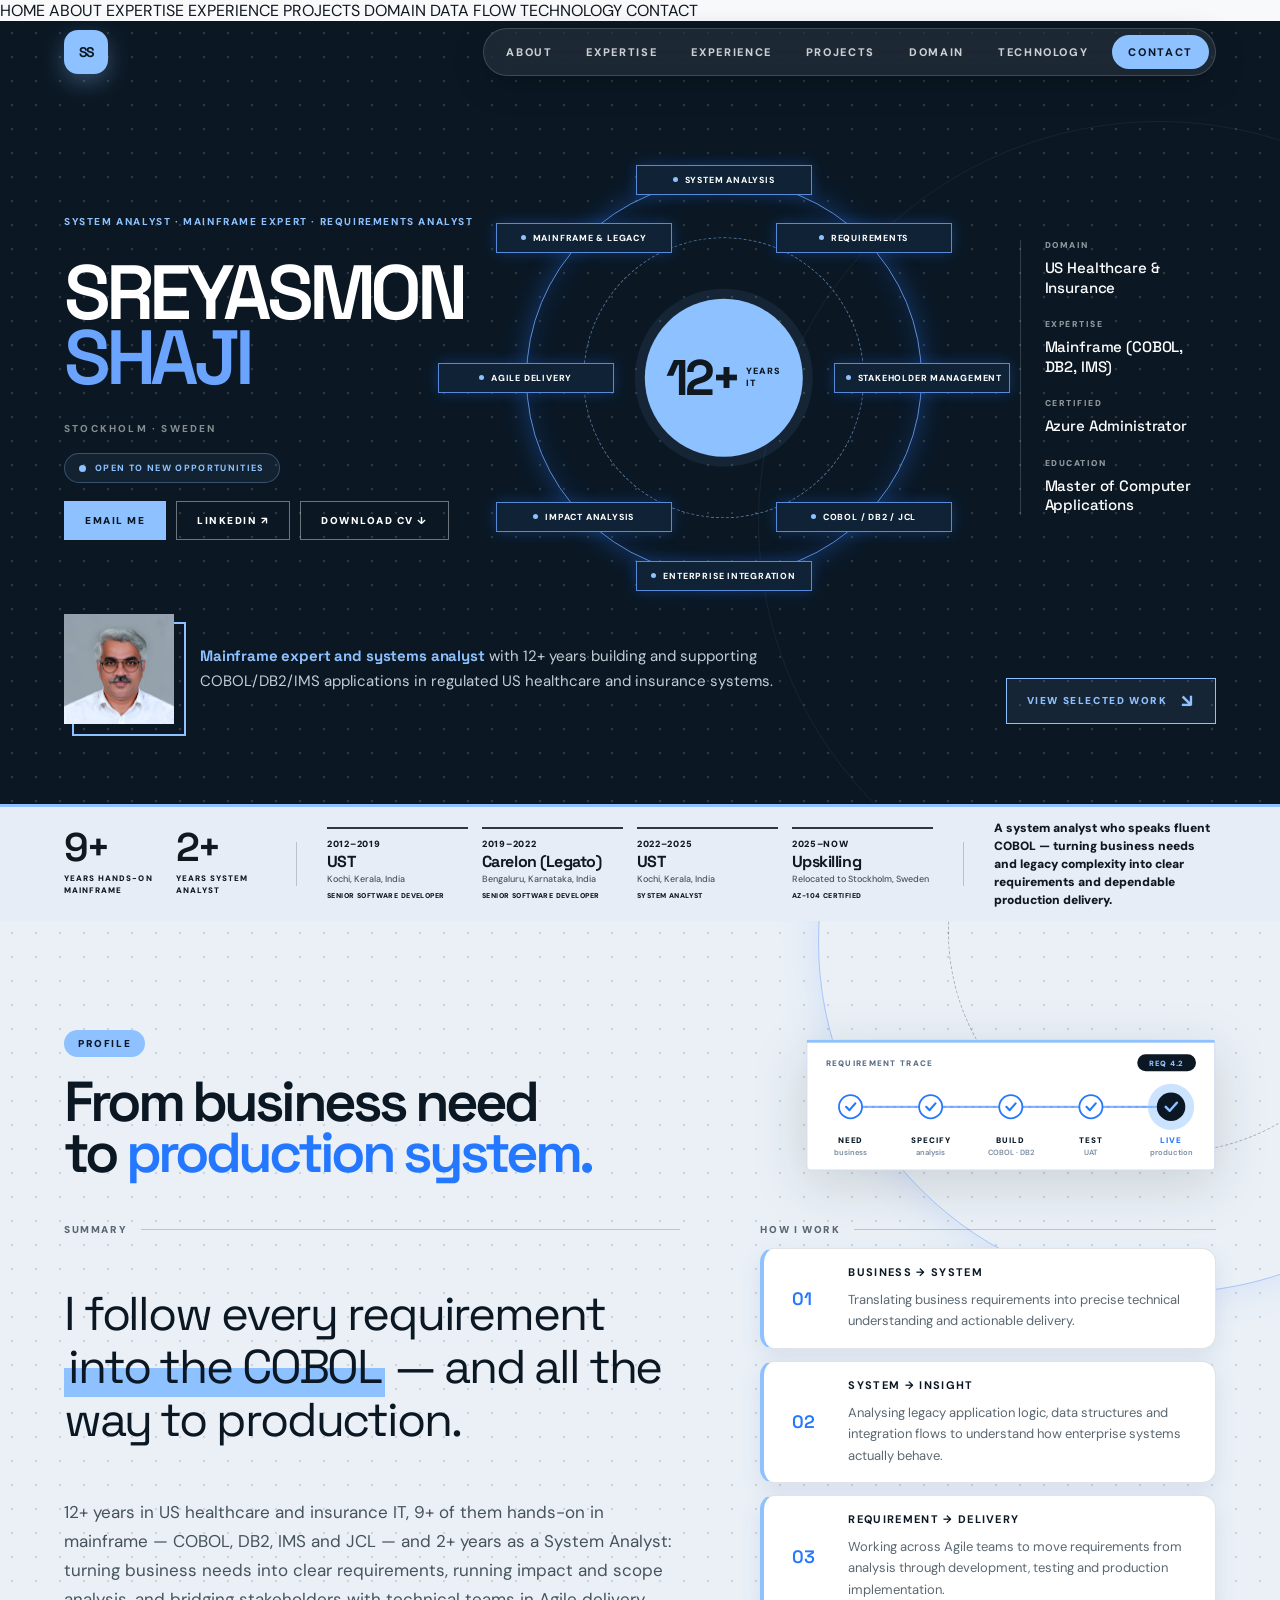
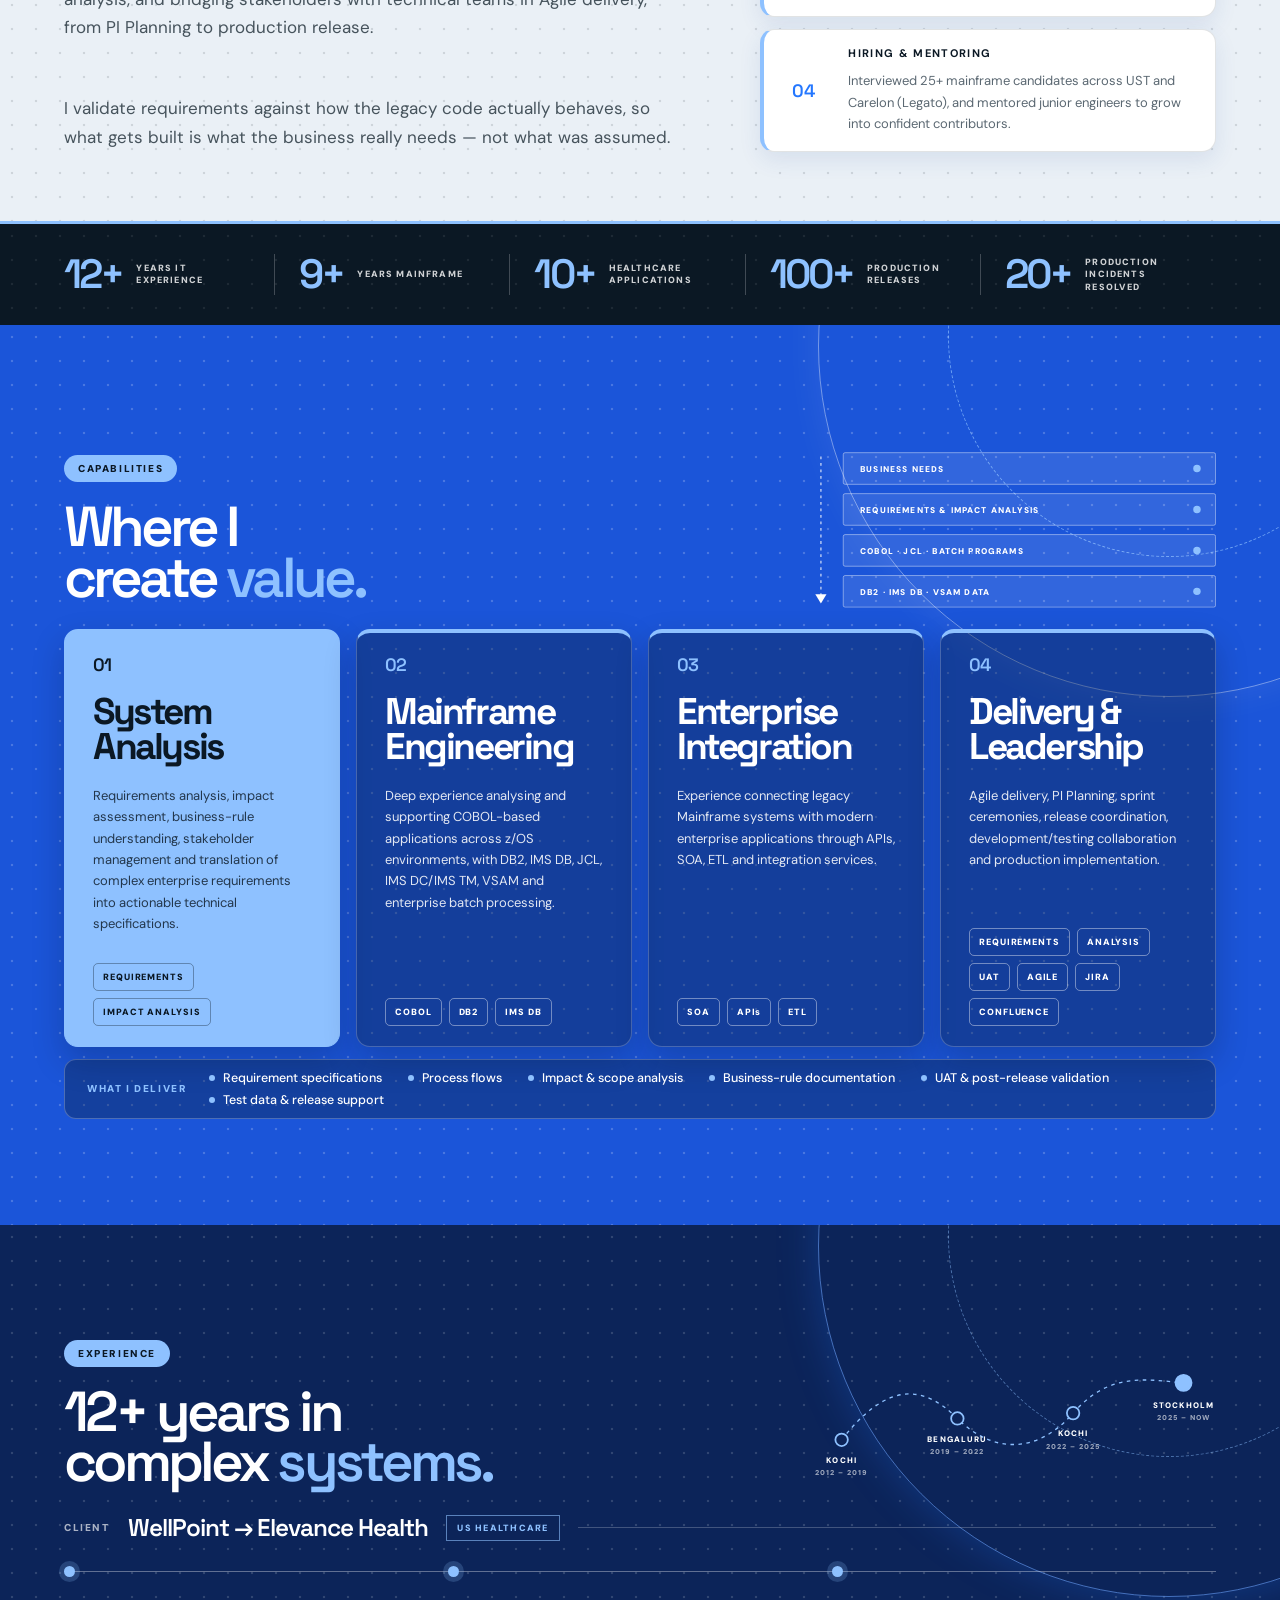
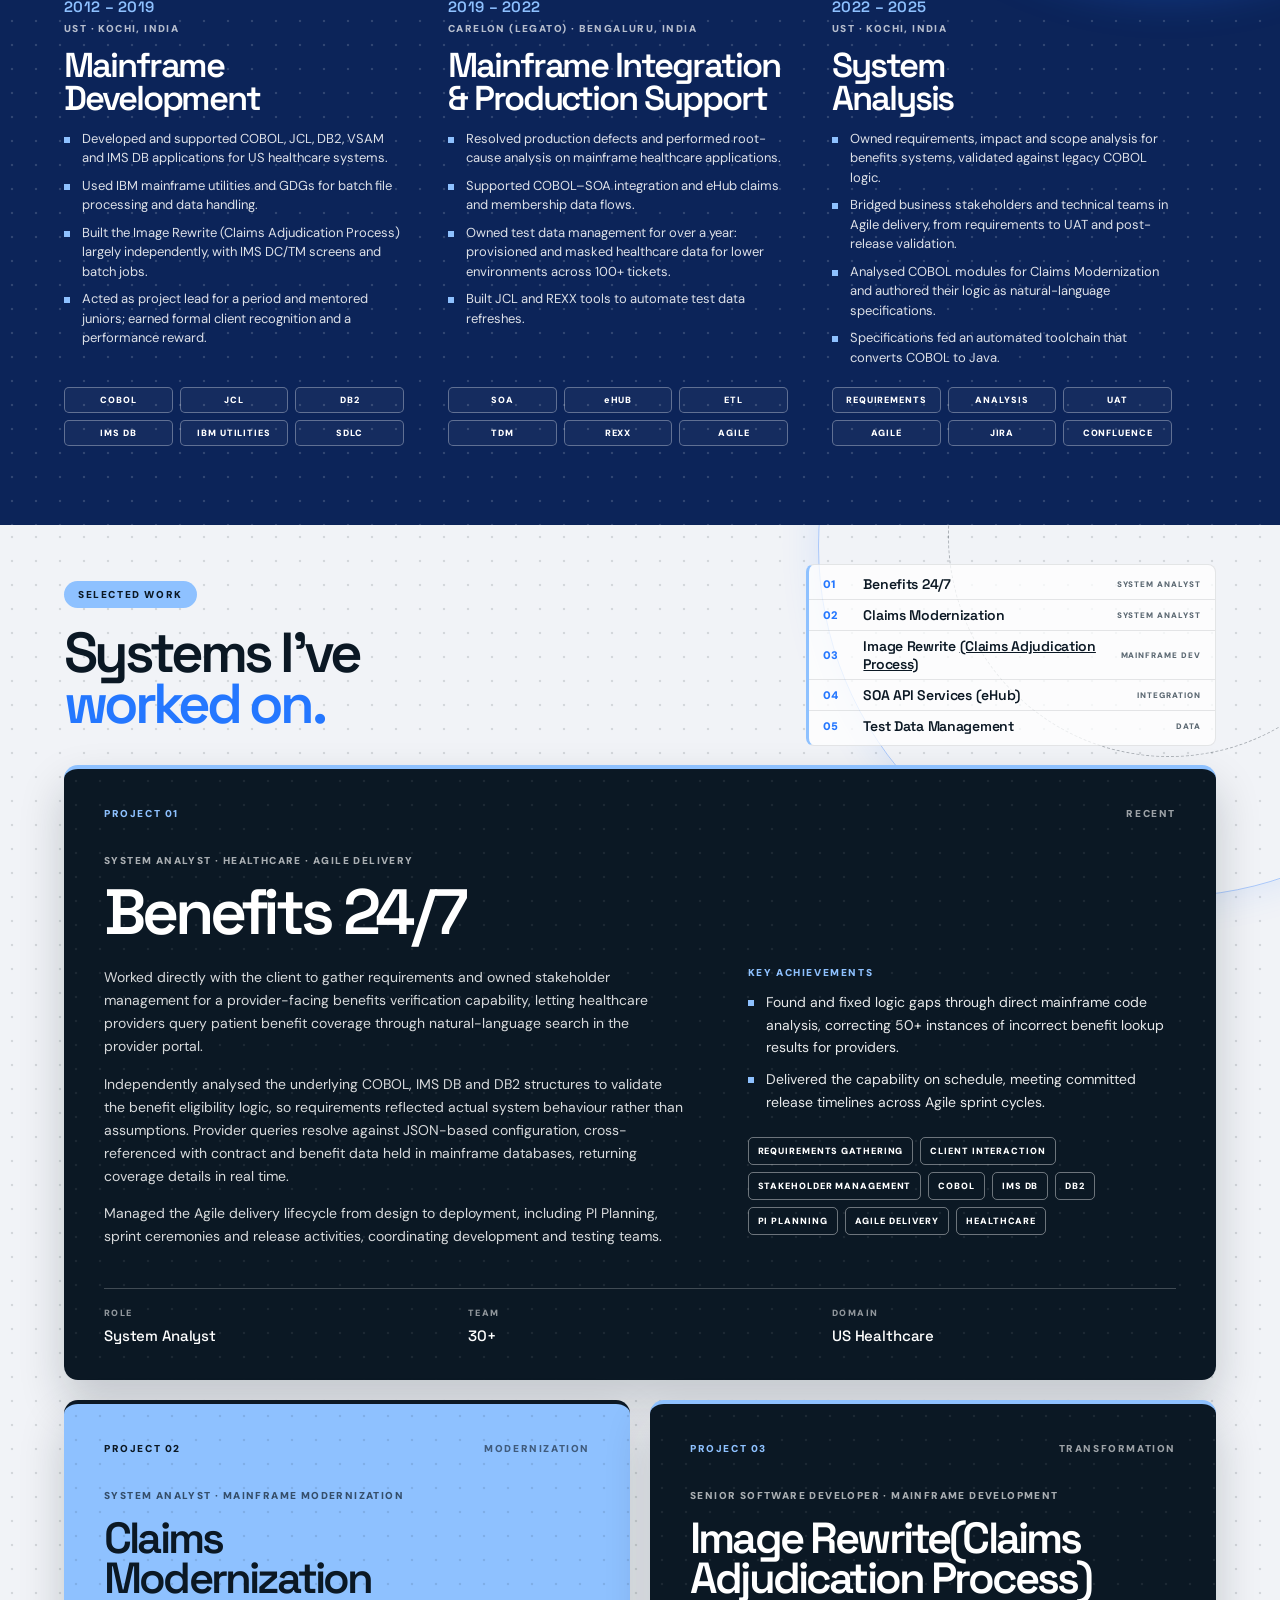
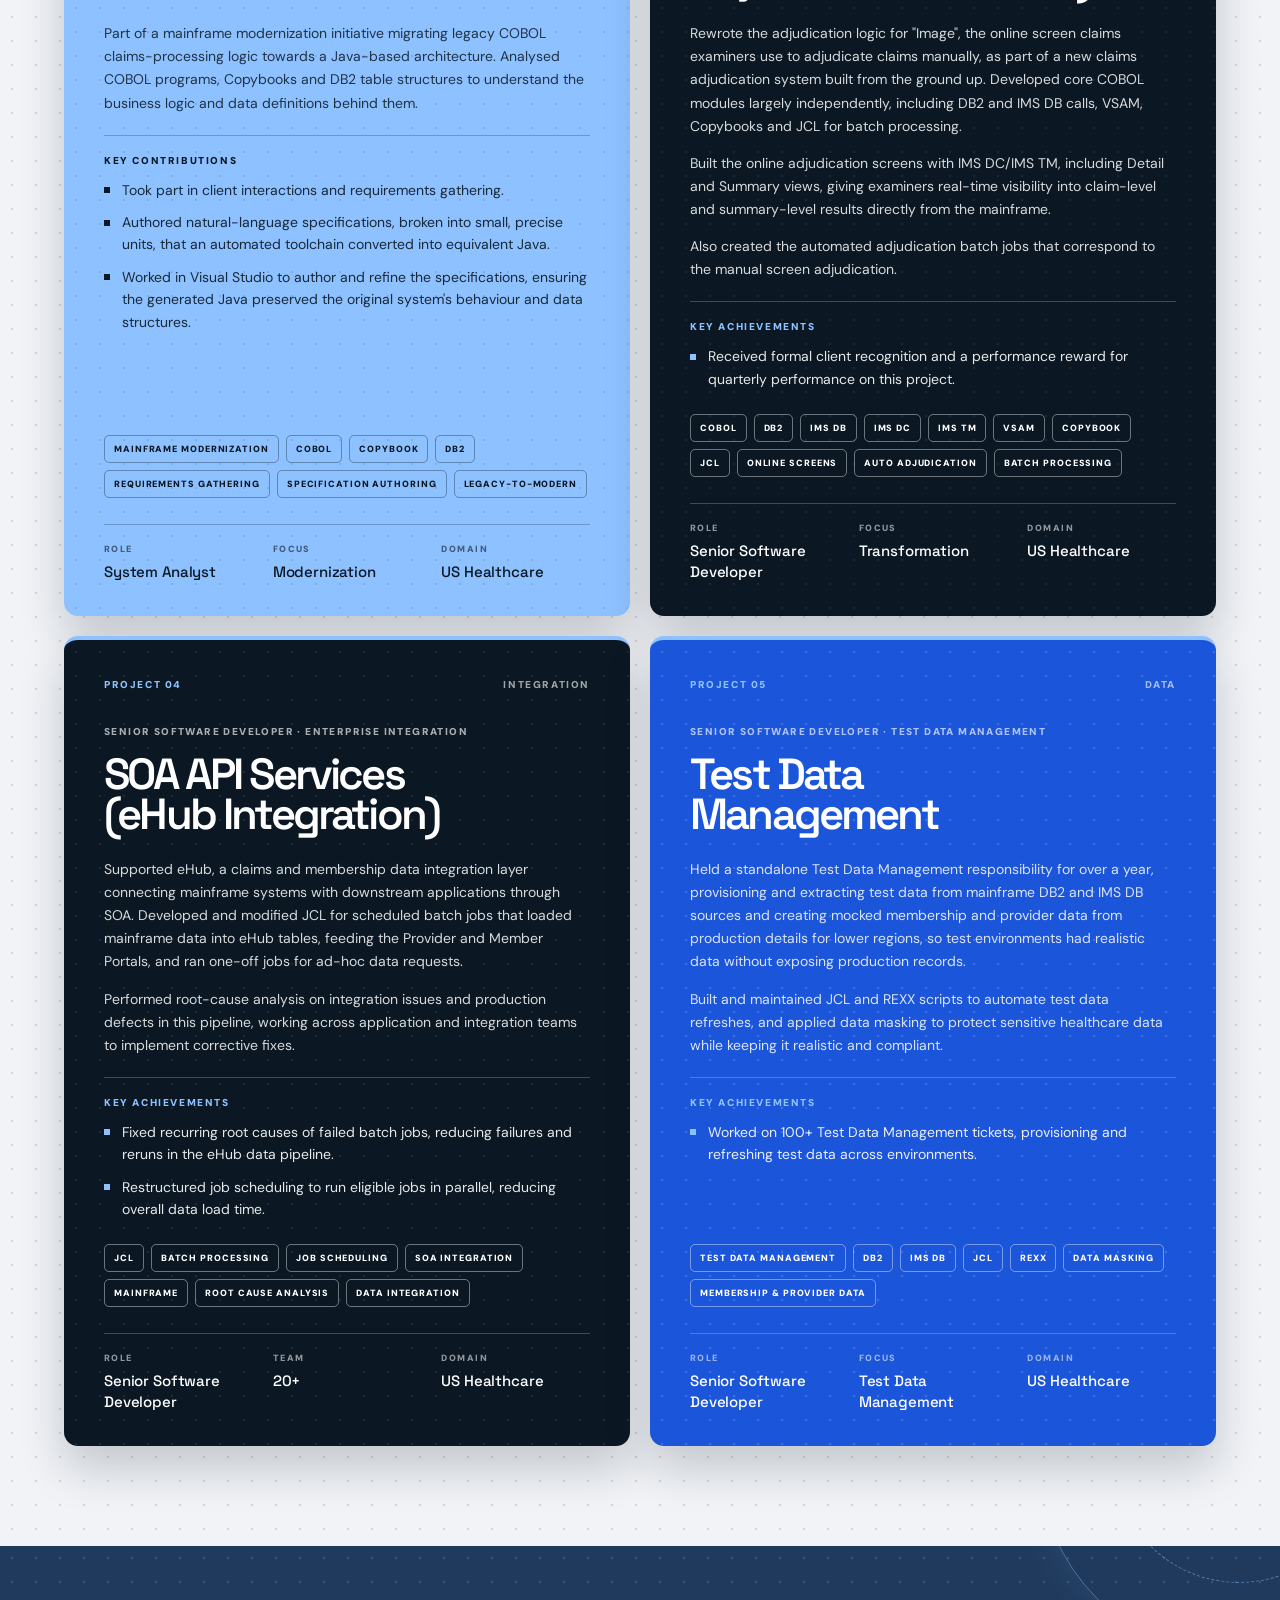
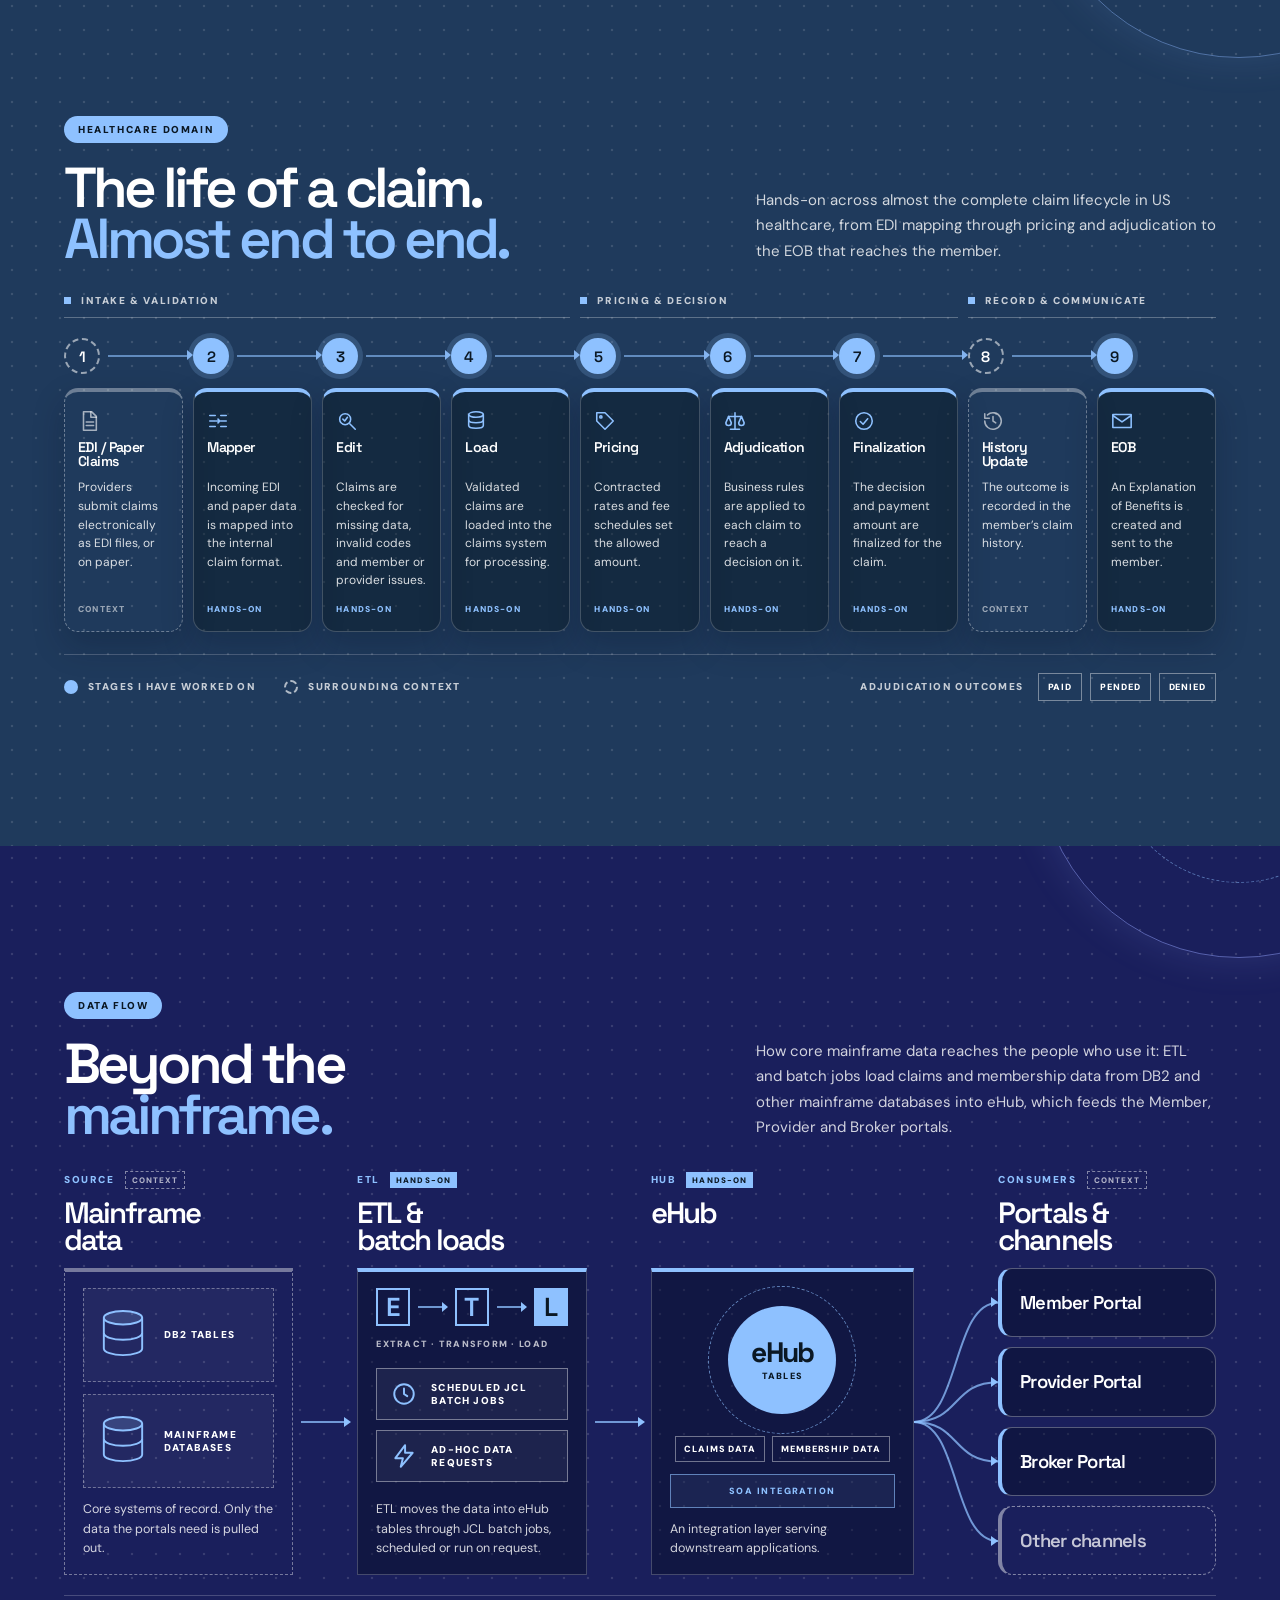
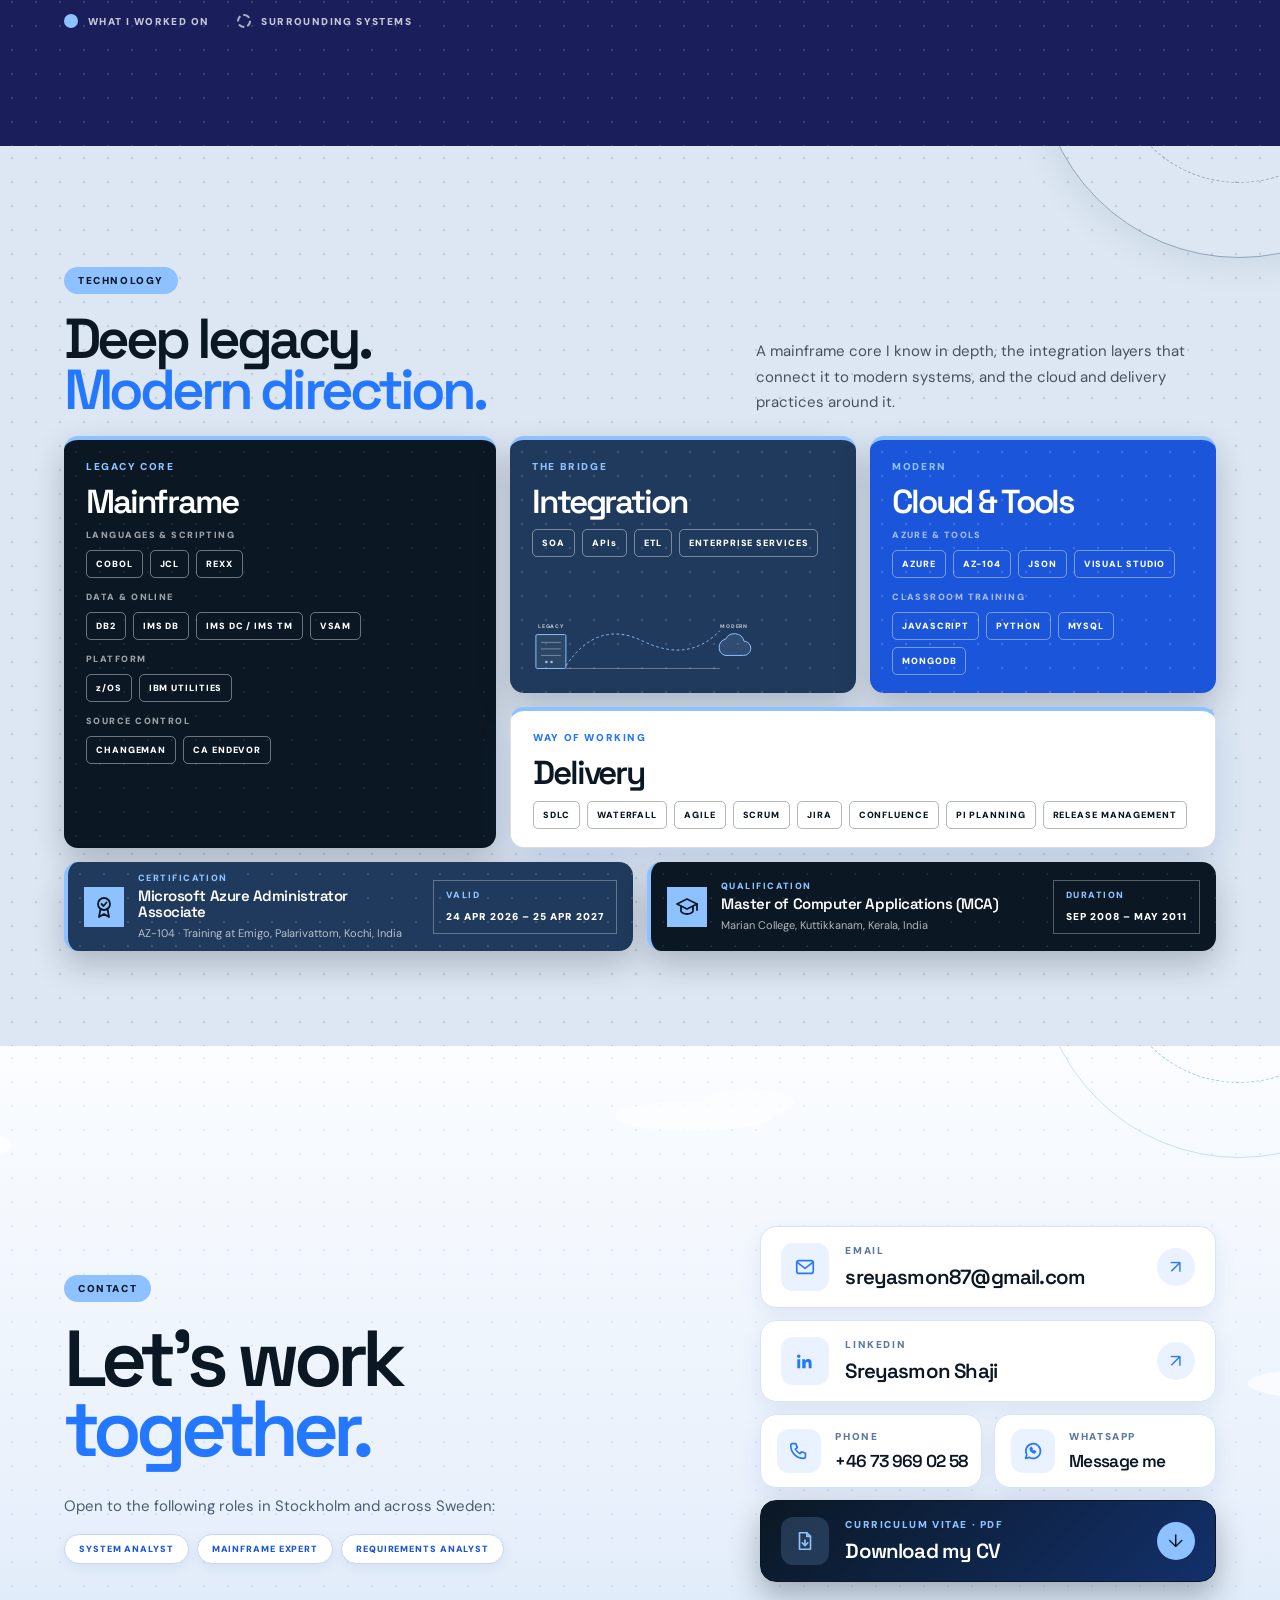
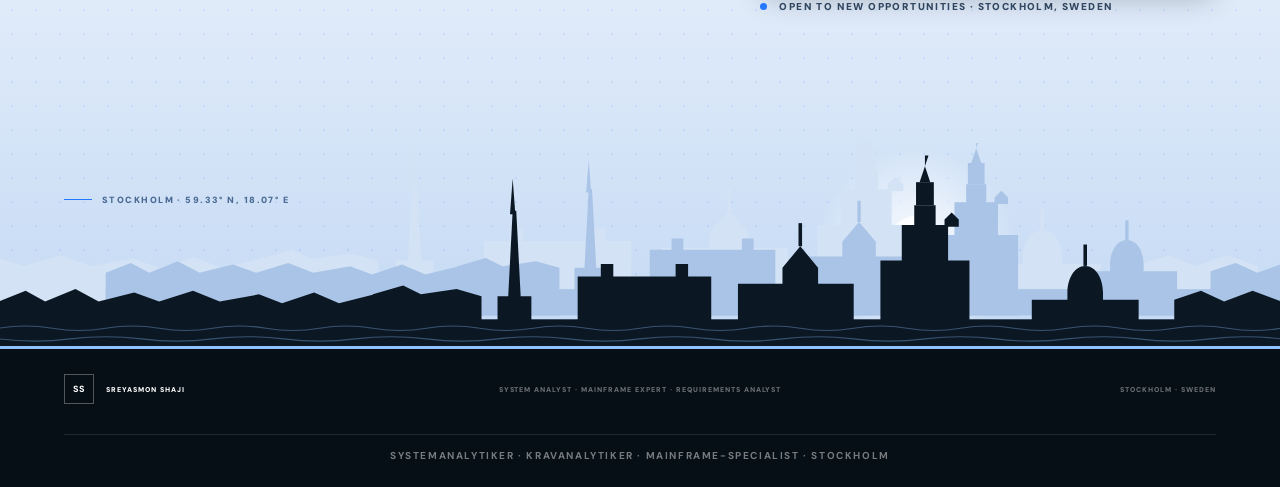
==== commit 9e3367e2: "Update index.html" ====
--- a/index.html
+++ b/index.html
@@ -50,10 +50,24 @@
     <link rel="preconnect" href="https://fonts.gstatic.com" crossorigin>
     <link href="https://fonts.googleapis.com/css2?family=DM+Sans:wght@400;500;600;700&family=Space+Grotesk:wght@400;500;600;700&display=swap" rel="stylesheet">
 
-    <link rel="stylesheet" href="style.css?v=20261052">
+    <link rel="stylesheet" href="style.css?v=20261053">
 </head>
 
 <body>
+
+    <div class="scroll-progress" aria-hidden="true"><i></i></div>
+
+    <nav class="page-rail" aria-label="Page sections">
+        <a href="#top" data-target="top" aria-label="Home"><span>HOME</span></a>
+        <a href="#about" data-target="about" aria-label="About"><span>ABOUT</span></a>
+        <a href="#expertise" data-target="expertise" aria-label="Expertise"><span>EXPERTISE</span></a>
+        <a href="#experience" data-target="experience" aria-label="Experience"><span>EXPERIENCE</span></a>
+        <a href="#projects" data-target="projects" aria-label="Projects"><span>PROJECTS</span></a>
+        <a href="#domain" data-target="domain" aria-label="Domain"><span>DOMAIN</span></a>
+        <a href="#dataflow" data-target="dataflow" aria-label="Data flow"><span>DATA FLOW</span></a>
+        <a href="#technology" data-target="technology" aria-label="Technology"><span>TECHNOLOGY</span></a>
+        <a href="#contact" data-target="contact" aria-label="Contact"><span>CONTACT</span></a>
+    </nav>
 
     <!-- NAVIGATION -->
     <header class="site-header">
@@ -551,7 +565,7 @@
                         <ul>
                             <li>Developed and supported COBOL, JCL, DB2, VSAM and IMS DB applications for US healthcare systems.</li>
                             <li>Used IBM mainframe utilities and GDGs for batch file processing and data handling.</li>
-                            <li>Built the Image claims adjudication rewrite largely independently, with IMS DC/TM screens and batch jobs.</li>
+                            <li>Built the Image Rewrite (Claims Adjudication Process) largely independently, with IMS DC/TM screens and batch jobs.</li>
                             <li>Acted as project lead for a period and mentored juniors; earned formal client recognition and a performance reward.</li>
                         </ul>
                         <div class="exp-tags">
@@ -626,7 +640,7 @@
                     <ol class="head-art art-index" aria-hidden="true">
                         <li><b>01</b><span>Benefits 24/7</span><i>SYSTEM ANALYST</i></li>
                         <li><b>02</b><span>Claims Modernization</span><i>SYSTEM ANALYST</i></li>
-                        <li><b>03</b><span>Image Rewrite</span><i>MAINFRAME DEV</i></li>
+                        <li><b>03</b><span>Image Rewrite <u>(Claims Adjudication Process)</u></span><i>MAINFRAME DEV</i></li>
                         <li><b>04</b><span>SOA API Services (eHub)</span><i>INTEGRATION</i></li>
                         <li><b>05</b><span>Test Data Management</span><i>DATA</i></li>
                     </ol>
@@ -766,7 +780,7 @@
                         </div>
 
                         <span class="project-kicker">SENIOR SOFTWARE DEVELOPER · MAINFRAME DEVELOPMENT</span>
-                        <h3>Image Rewrite</h3>
+                        <h3>Image Rewrite<span class="h3-sub">(Claims Adjudication Process)</span></h3>
 
                         <div class="project-body">
                             <p>
@@ -1536,20 +1550,37 @@
     <script>
     (function () {
         var body = document.body;
-        function onScroll() { body.classList.toggle('scrolled', window.scrollY > 90); }
+        var bar = document.querySelector('.scroll-progress i');
+        function onScroll() {
+            body.classList.toggle('scrolled', window.scrollY > 90);
+            if (bar) {
+                var max = document.documentElement.scrollHeight - window.innerHeight;
+                bar.style.transform = 'scaleX(' + (max > 0 ? Math.min(1, window.scrollY / max) : 0) + ')';
+            }
+        }
         window.addEventListener('scroll', onScroll, { passive: true });
+        window.addEventListener('resize', onScroll);
         onScroll();
+
         var links = {};
-        document.querySelectorAll('.main-nav a').forEach(function (a) { links[a.getAttribute('href').slice(1)] = a; });
+        document.querySelectorAll('.main-nav a').forEach(function (a) { links[a.getAttribute('href').slice(1)] = [a]; });
+        document.querySelectorAll('.page-rail a').forEach(function (a) {
+            var k = a.getAttribute('data-target');
+            (links[k] = links[k] || []).push(a);
+        });
+        function setActive(id) {
+            Object.keys(links).forEach(function (k) {
+                links[k].forEach(function (a) { a.classList.toggle('active', k === id); });
+            });
+        }
         if ('IntersectionObserver' in window) {
             var io = new IntersectionObserver(function (entries) {
-                entries.forEach(function (e) {
-                    if (e.isIntersecting) {
-                        Object.keys(links).forEach(function (k) { links[k].classList.toggle('active', k === e.target.id); });
-                    }
-                });
+                entries.forEach(function (e) { if (e.isIntersecting) setActive(e.target.getAttribute('data-nav')); });
             }, { rootMargin: '-45% 0px -45% 0px' });
-            Object.keys(links).forEach(function (k) { var s = document.getElementById(k); if (s) io.observe(s); });
+            Object.keys(links).forEach(function (k) {
+                var s = k === 'top' ? document.querySelector('.above-fold') : document.getElementById(k);
+                if (s) { s.setAttribute('data-nav', k); io.observe(s); }
+            });
         }
     })();
     </script>
--- a/style.css
+++ b/style.css
@@ -4346,3 +4346,27 @@
         left: 3%;
     }
 }
+
+
+/* HERO ORBIT (final): the eight labels sit evenly on the outer ring, like clock positions */
+
+.orbit-label {
+    right: auto;
+    bottom: auto;
+    transform: translate(-50%, -50%);
+}
+
+.label-one   { left: 50%;   top: 5%;    }
+.label-two   { left: 81.8%; top: 18.2%; }
+.label-three { left: 95%;   top: 50%;   }
+.label-four  { left: 81.8%; top: 81.8%; }
+.label-five  { left: 50%;   top: 95%;   }
+.label-six   { left: 18.2%; top: 81.8%; }
+.label-seven { left: 5%;    top: 50%;   }
+.label-eight { left: 18.2%; top: 18.2%; }
+
+@media (max-width: 720px) {
+    .orbit-label { width: 17.5em; }
+    .label-seven { left: 16%; }
+    .label-three { left: 84%; }
+}
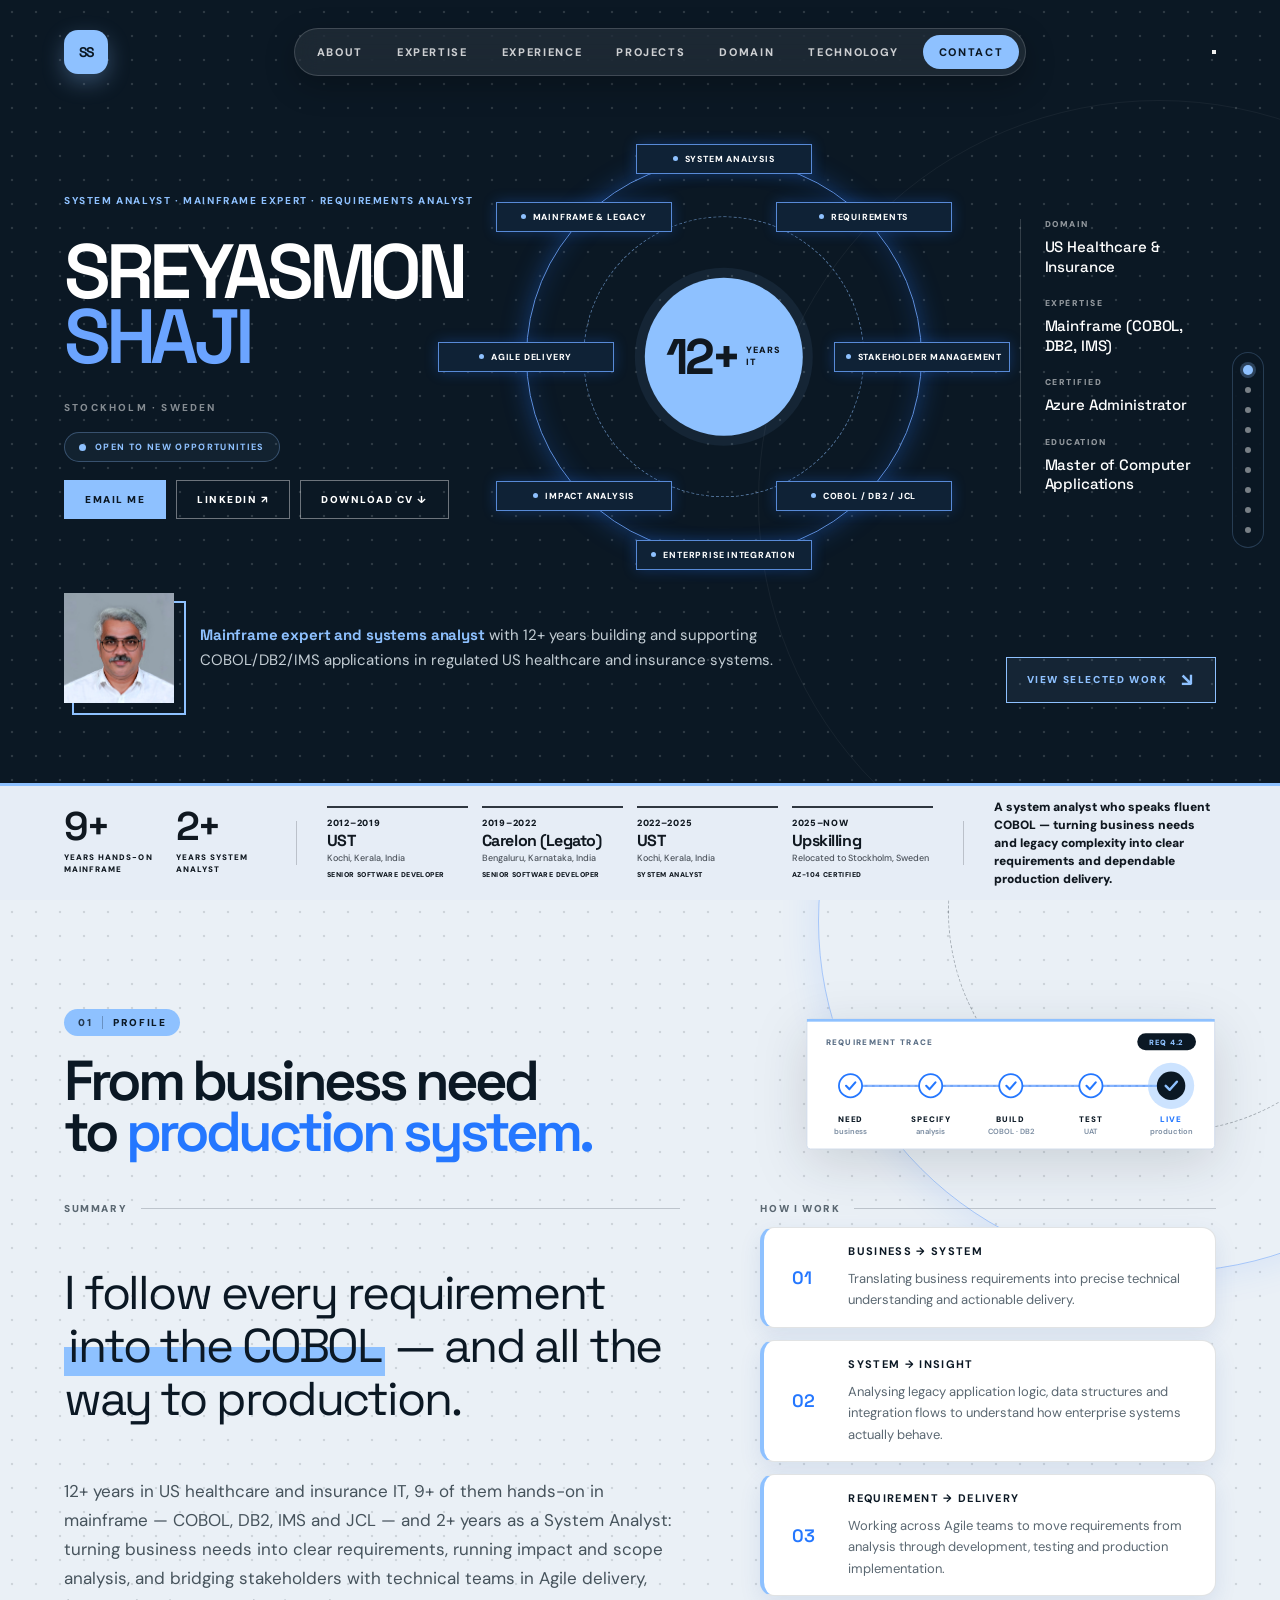
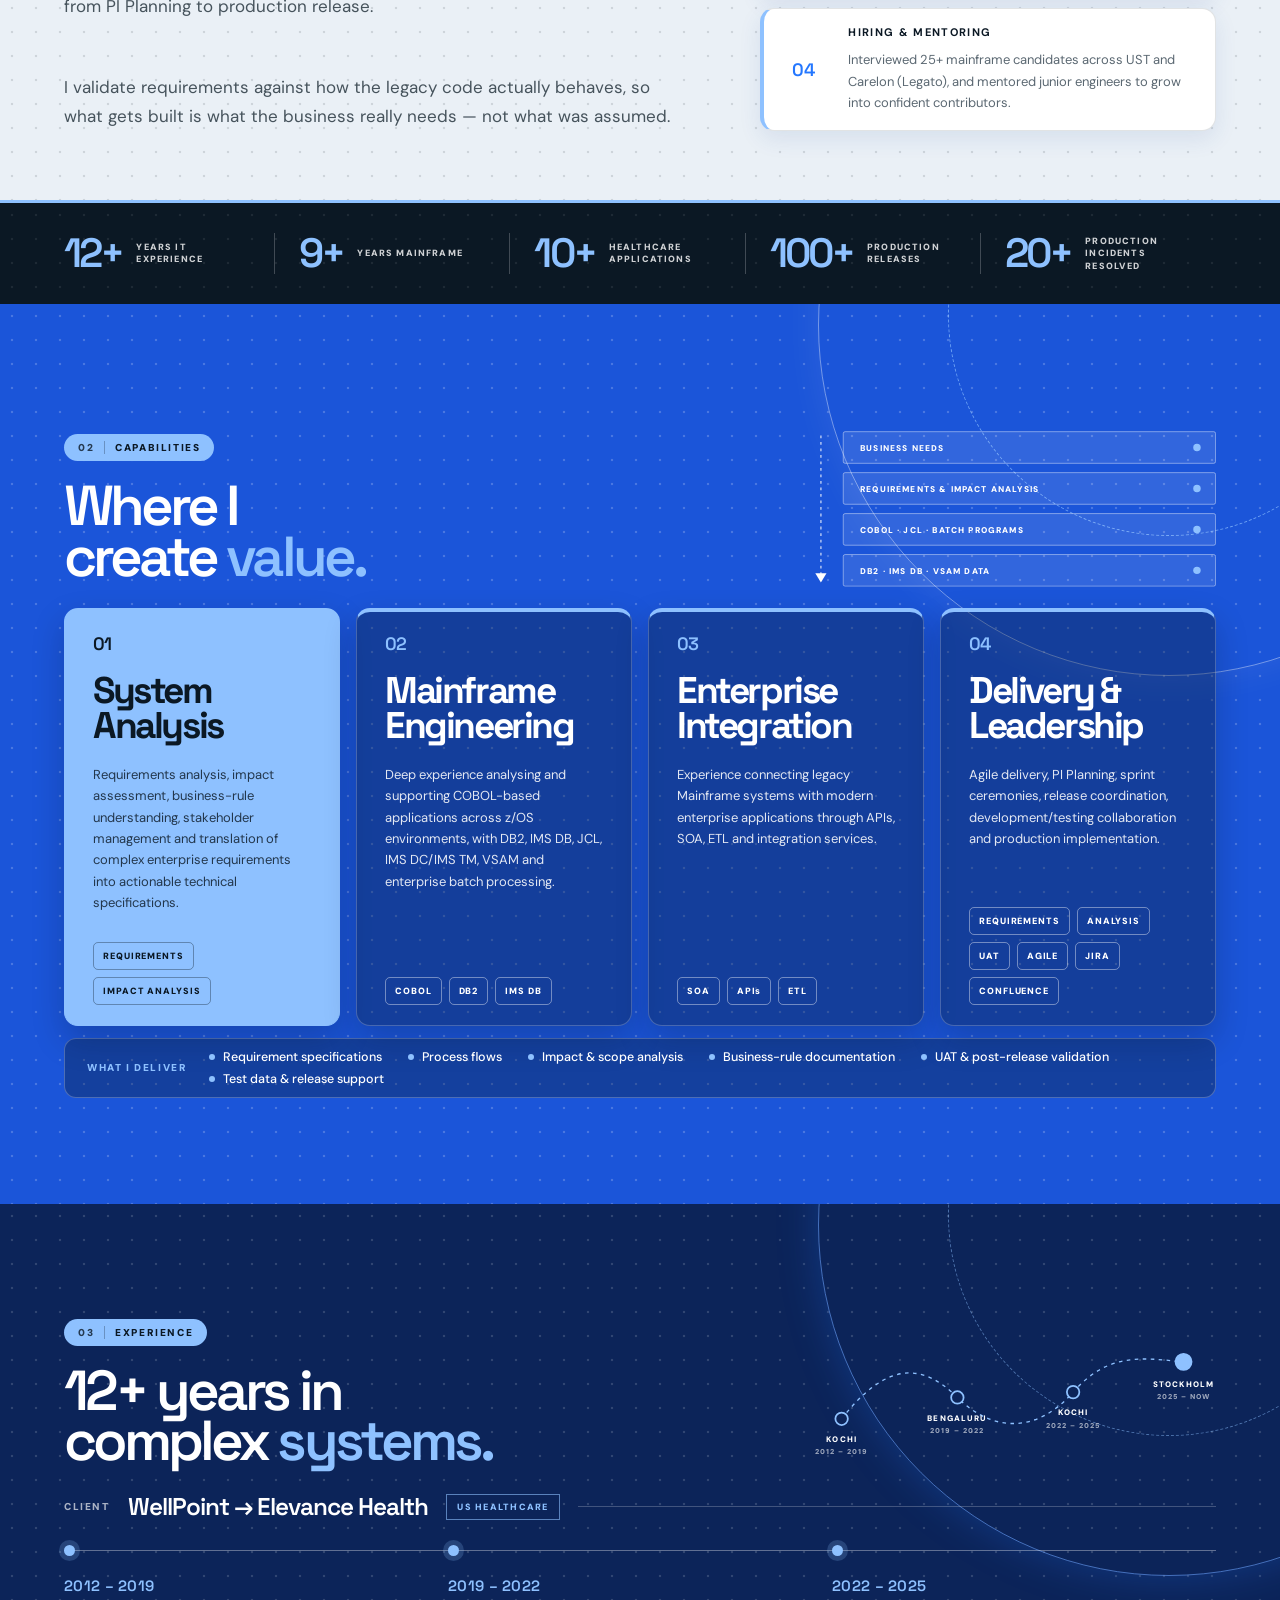
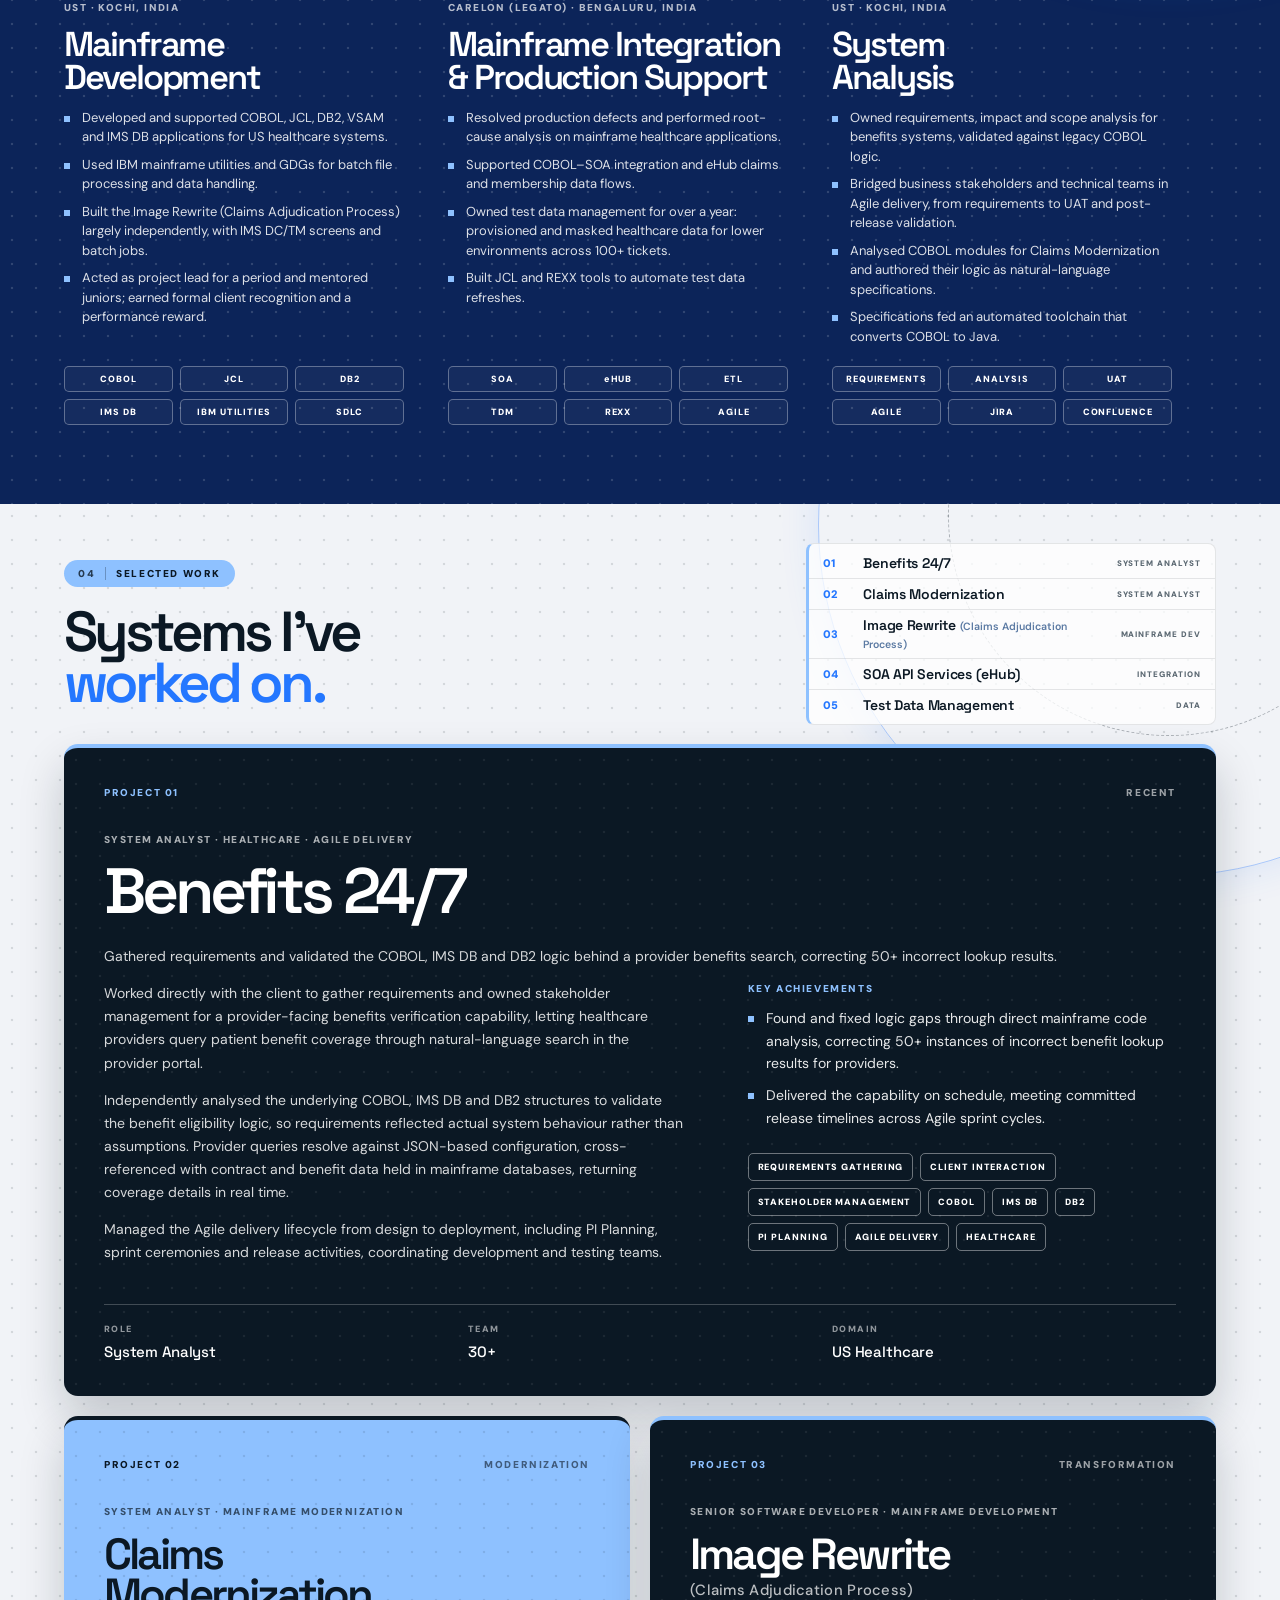
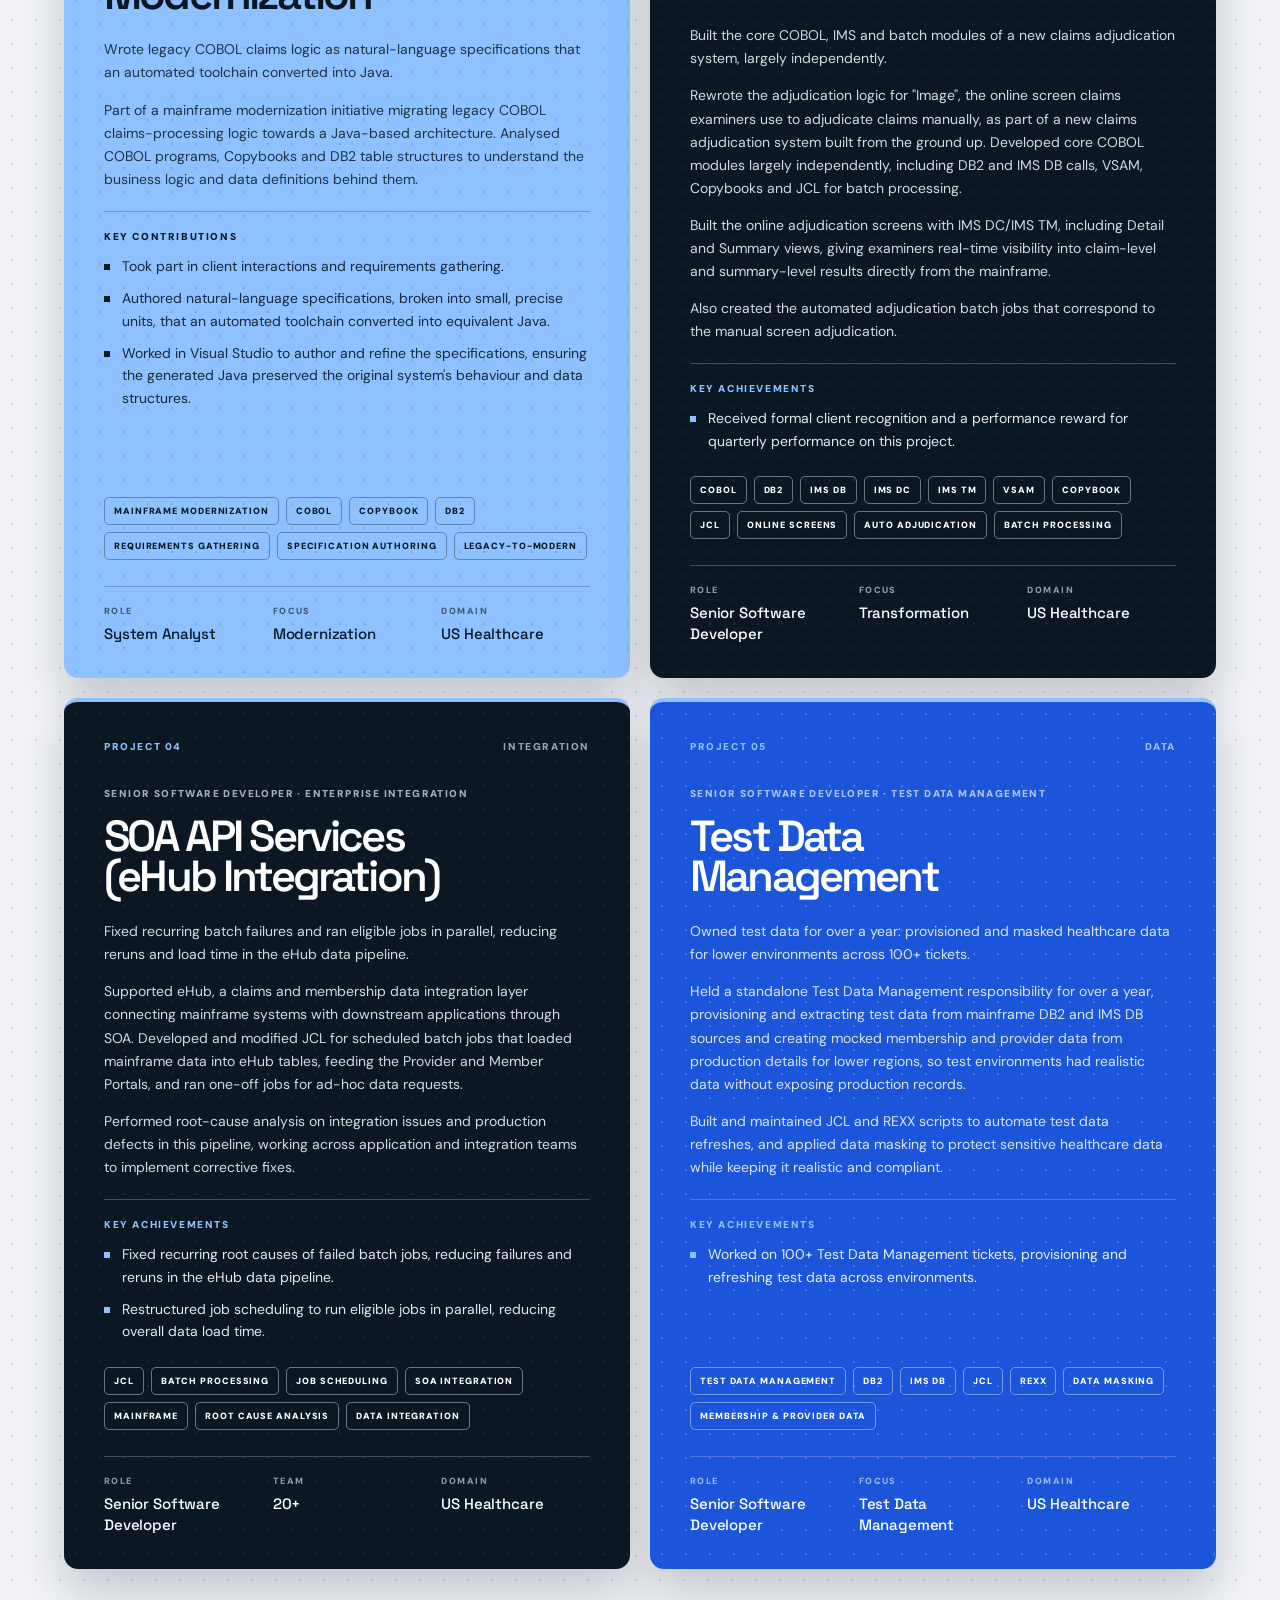
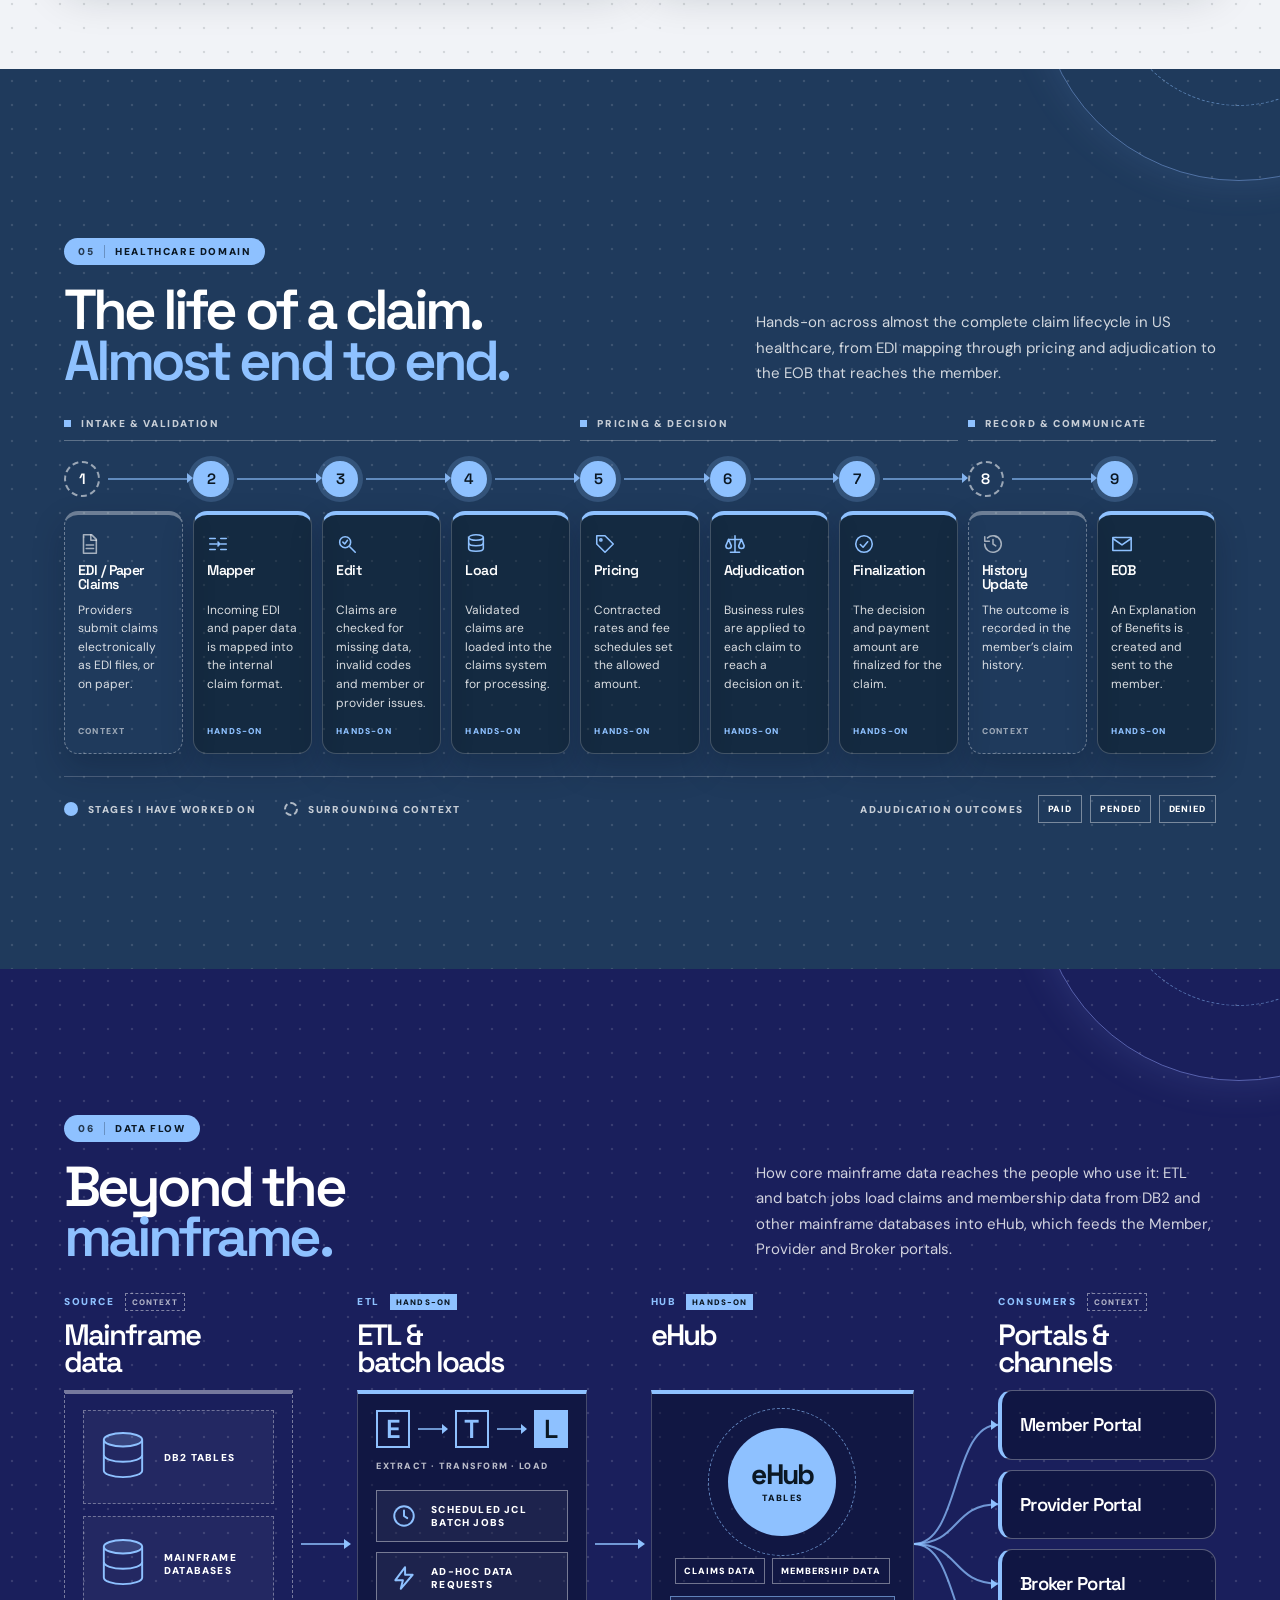
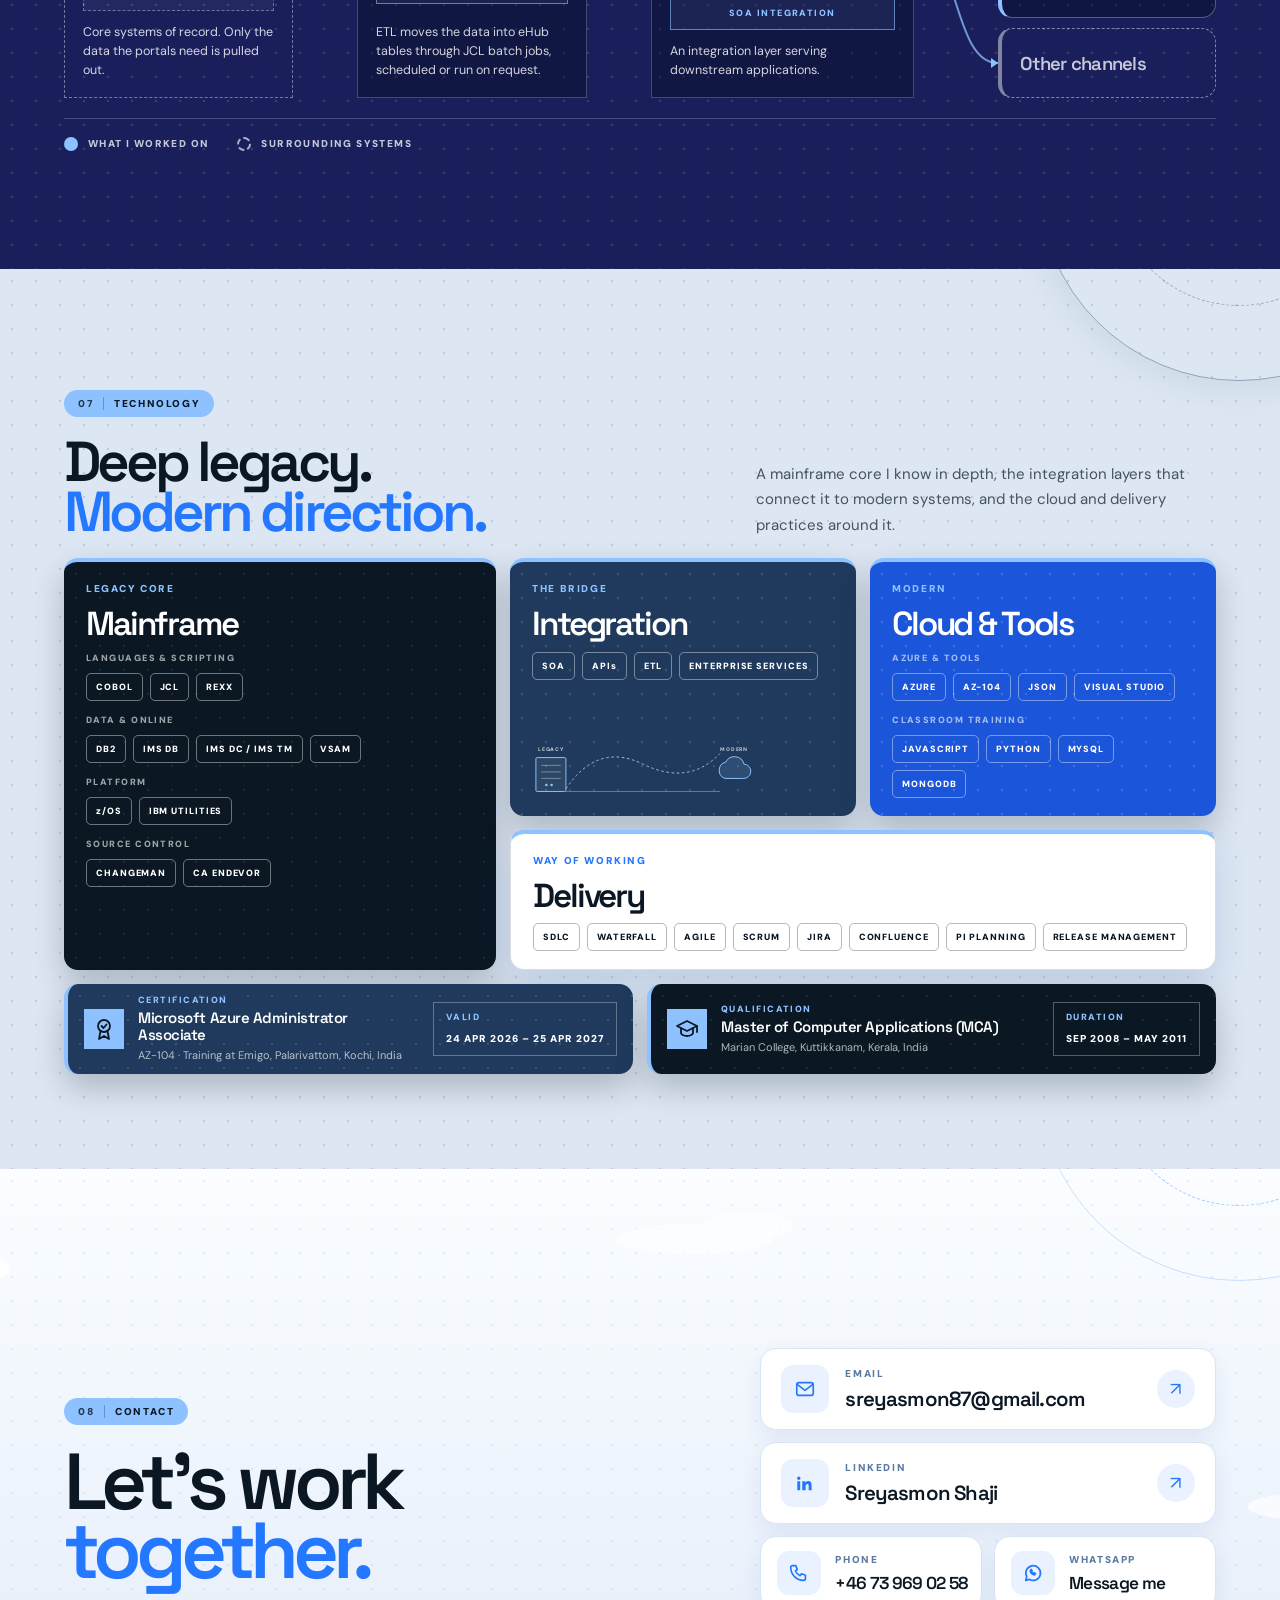
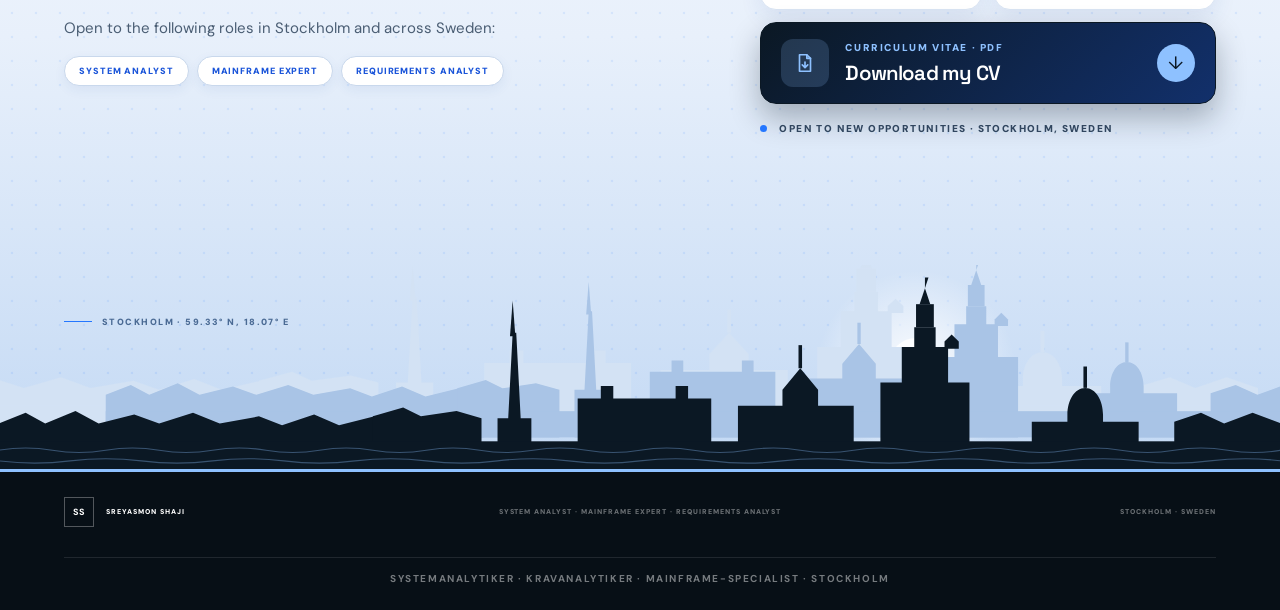
==== commit e5265ef0: "Update index.html" ====
--- a/index.html
+++ b/index.html
@@ -50,7 +50,7 @@
     <link rel="preconnect" href="https://fonts.gstatic.com" crossorigin>
     <link href="https://fonts.googleapis.com/css2?family=DM+Sans:wght@400;500;600;700&family=Space+Grotesk:wght@400;500;600;700&display=swap" rel="stylesheet">
 
-    <link rel="stylesheet" href="style.css?v=20261053">
+    <link rel="stylesheet" href="style.css?v=20261054">
 </head>
 
 <body>
@@ -83,6 +83,8 @@
                 <a href="#technology">TECHNOLOGY</a>
                 <a href="#contact">CONTACT</a>
             </nav>
+
+            <button class="menu-toggle" type="button" aria-label="Open menu" aria-expanded="false"><span></span><span></span><span></span></button>
         </div>
     </header>
 
@@ -658,6 +660,7 @@
 
                         <span class="project-kicker">SYSTEM ANALYST · HEALTHCARE · AGILE DELIVERY</span>
                         <h3>Benefits 24/7</h3>
+                        <p class="project-oneliner">Gathered requirements and validated the COBOL, IMS DB and DB2 logic behind a provider benefits search, correcting 50+ incorrect lookup results.</p>
 
                         <div class="feature-grid">
 
@@ -732,6 +735,7 @@
 
                         <span class="project-kicker">SYSTEM ANALYST · MAINFRAME MODERNIZATION</span>
                         <h3>Claims<br>Modernization</h3>
+                        <p class="project-oneliner">Wrote legacy COBOL claims logic as natural-language specifications that an automated toolchain converted into Java.</p>
 
                         <div class="project-body">
                             <p>
@@ -781,6 +785,7 @@
 
                         <span class="project-kicker">SENIOR SOFTWARE DEVELOPER · MAINFRAME DEVELOPMENT</span>
                         <h3>Image Rewrite<span class="h3-sub">(Claims Adjudication Process)</span></h3>
+                        <p class="project-oneliner">Built the core COBOL, IMS and batch modules of a new claims adjudication system, largely independently.</p>
 
                         <div class="project-body">
                             <p>
@@ -845,6 +850,7 @@
 
                         <span class="project-kicker">SENIOR SOFTWARE DEVELOPER · ENTERPRISE INTEGRATION</span>
                         <h3>SOA API Services<br>(eHub Integration)</h3>
+                        <p class="project-oneliner">Fixed recurring batch failures and ran eligible jobs in parallel, reducing reruns and load time in the eHub data pipeline.</p>
 
                         <div class="project-body">
                             <p>
@@ -901,6 +907,7 @@
 
                         <span class="project-kicker">SENIOR SOFTWARE DEVELOPER · TEST DATA MANAGEMENT</span>
                         <h3>Test Data<br>Management</h3>
+                        <p class="project-oneliner">Owned test data for over a year: provisioned and masked healthcare data for lower environments across 100+ tickets.</p>
 
                         <div class="project-body">
                             <p>
@@ -1562,6 +1569,22 @@
         window.addEventListener('resize', onScroll);
         onScroll();
 
+        var header = document.querySelector('.site-header');
+        var toggle = document.querySelector('.menu-toggle');
+        if (toggle && header) {
+            toggle.addEventListener('click', function () {
+                var open = header.classList.toggle('menu-open');
+                toggle.setAttribute('aria-expanded', open ? 'true' : 'false');
+                toggle.setAttribute('aria-label', open ? 'Close menu' : 'Open menu');
+            });
+            document.querySelectorAll('.main-nav a').forEach(function (a) {
+                a.addEventListener('click', function () {
+                    header.classList.remove('menu-open');
+                    toggle.setAttribute('aria-expanded', 'false');
+                });
+            });
+        }
+
         var links = {};
         document.querySelectorAll('.main-nav a').forEach(function (a) { links[a.getAttribute('href').slice(1)] = [a]; });
         document.querySelectorAll('.page-rail a').forEach(function (a) {
--- a/style.css
+++ b/style.css
@@ -4370,3 +4370,139 @@
     .label-seven { left: 16%; }
     .label-three { left: 84%; }
 }
+
+
+/* IMAGE REWRITE title: the process name in brackets */
+
+.art-index u {
+    text-decoration: none;
+    font-family: "DM Sans", sans-serif;
+    font-size: 10.5px;
+    font-weight: 600;
+    letter-spacing: 0;
+    color: #5b7aa3;
+}
+
+.project-card h3 .h3-sub {
+    display: block;
+    margin-top: 0.45em;
+    font-family: "DM Sans", sans-serif;
+    font-size: 0.34em;
+    font-weight: 500;
+    letter-spacing: 0.02em;
+    line-height: 1.3;
+    color: rgba(255,255,255,0.72);
+}
+
+
+/* CONTINUITY: thin progress line, side page rail and numbered section labels, the same on every page */
+
+.scroll-progress {
+    position: fixed;
+    top: 0;
+    left: 0;
+    right: 0;
+    height: 3px;
+    z-index: 40;
+    pointer-events: none;
+}
+
+.scroll-progress i {
+    display: block;
+    height: 100%;
+    background: linear-gradient(90deg, #6ba4ff, var(--lime));
+    transform: scaleX(0);
+    transform-origin: left;
+}
+
+.page-rail {
+    position: fixed;
+    right: 16px;
+    top: 50%;
+    z-index: 30;
+    transform: translateY(-50%);
+    display: flex;
+    flex-direction: column;
+    gap: 6px;
+    padding: 10px 6px;
+    background: rgba(11,24,36,0.84);
+    border: 1px solid rgba(142,193,255,0.22);
+    border-radius: 999px;
+    -webkit-backdrop-filter: blur(8px);
+    backdrop-filter: blur(8px);
+}
+
+.page-rail a {
+    position: relative;
+    display: block;
+    width: 18px;
+    height: 14px;
+}
+
+.page-rail a::before {
+    content: "";
+    position: absolute;
+    left: 50%;
+    top: 50%;
+    width: 6px;
+    height: 6px;
+    border-radius: 50%;
+    background: rgba(255,255,255,0.45);
+    transform: translate(-50%, -50%);
+    transition: width 0.2s ease, height 0.2s ease, background 0.2s ease;
+}
+
+.page-rail a:hover::before {
+    background: #fff;
+}
+
+.page-rail a.active::before {
+    width: 10px;
+    height: 10px;
+    background: var(--lime);
+    box-shadow: 0 0 0 3px rgba(142,193,255,0.25);
+}
+
+.page-rail a span {
+    position: absolute;
+    right: calc(100% + 12px);
+    top: 50%;
+    padding: 5px 9px;
+    background: var(--navy);
+    border-radius: 6px;
+    font-size: 9px;
+    font-weight: 900;
+    letter-spacing: 0.14em;
+    color: #fff;
+    white-space: nowrap;
+    opacity: 0;
+    pointer-events: none;
+    transform: translate(6px, -50%);
+    transition: opacity 0.2s ease, transform 0.2s ease;
+}
+
+.page-rail a:hover span {
+    opacity: 1;
+    transform: translate(0, -50%);
+}
+
+@media (max-width: 1099px) {
+    .page-rail {
+        display: none;
+    }
+}
+
+body {
+    counter-reset: pg;
+}
+
+.about-eyebrow::before,
+.contact-eyebrow::before {
+    counter-increment: pg;
+    content: counter(pg, decimal-leading-zero);
+    margin-right: 10px;
+    padding-right: 10px;
+    border-right: 1px solid rgba(11,24,36,0.35);
+    font-weight: 900;
+    opacity: 0.8;
+}
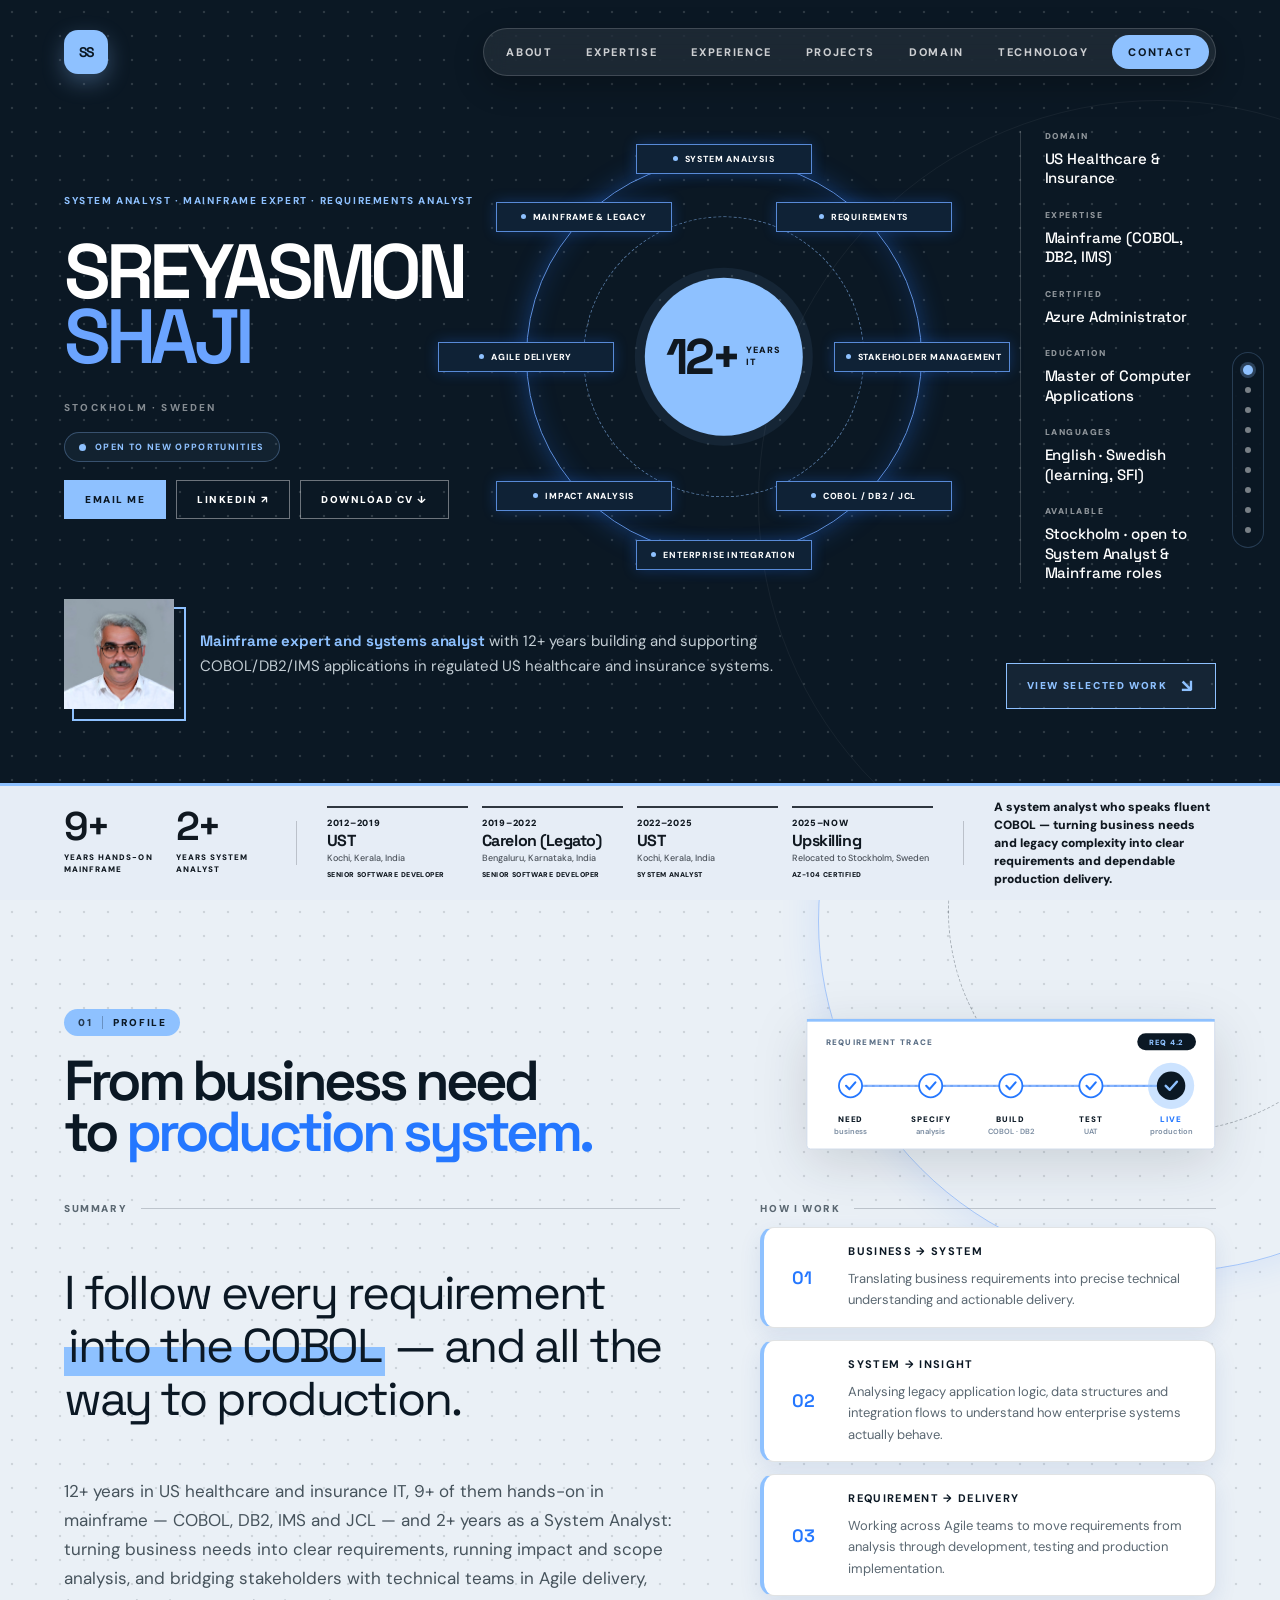
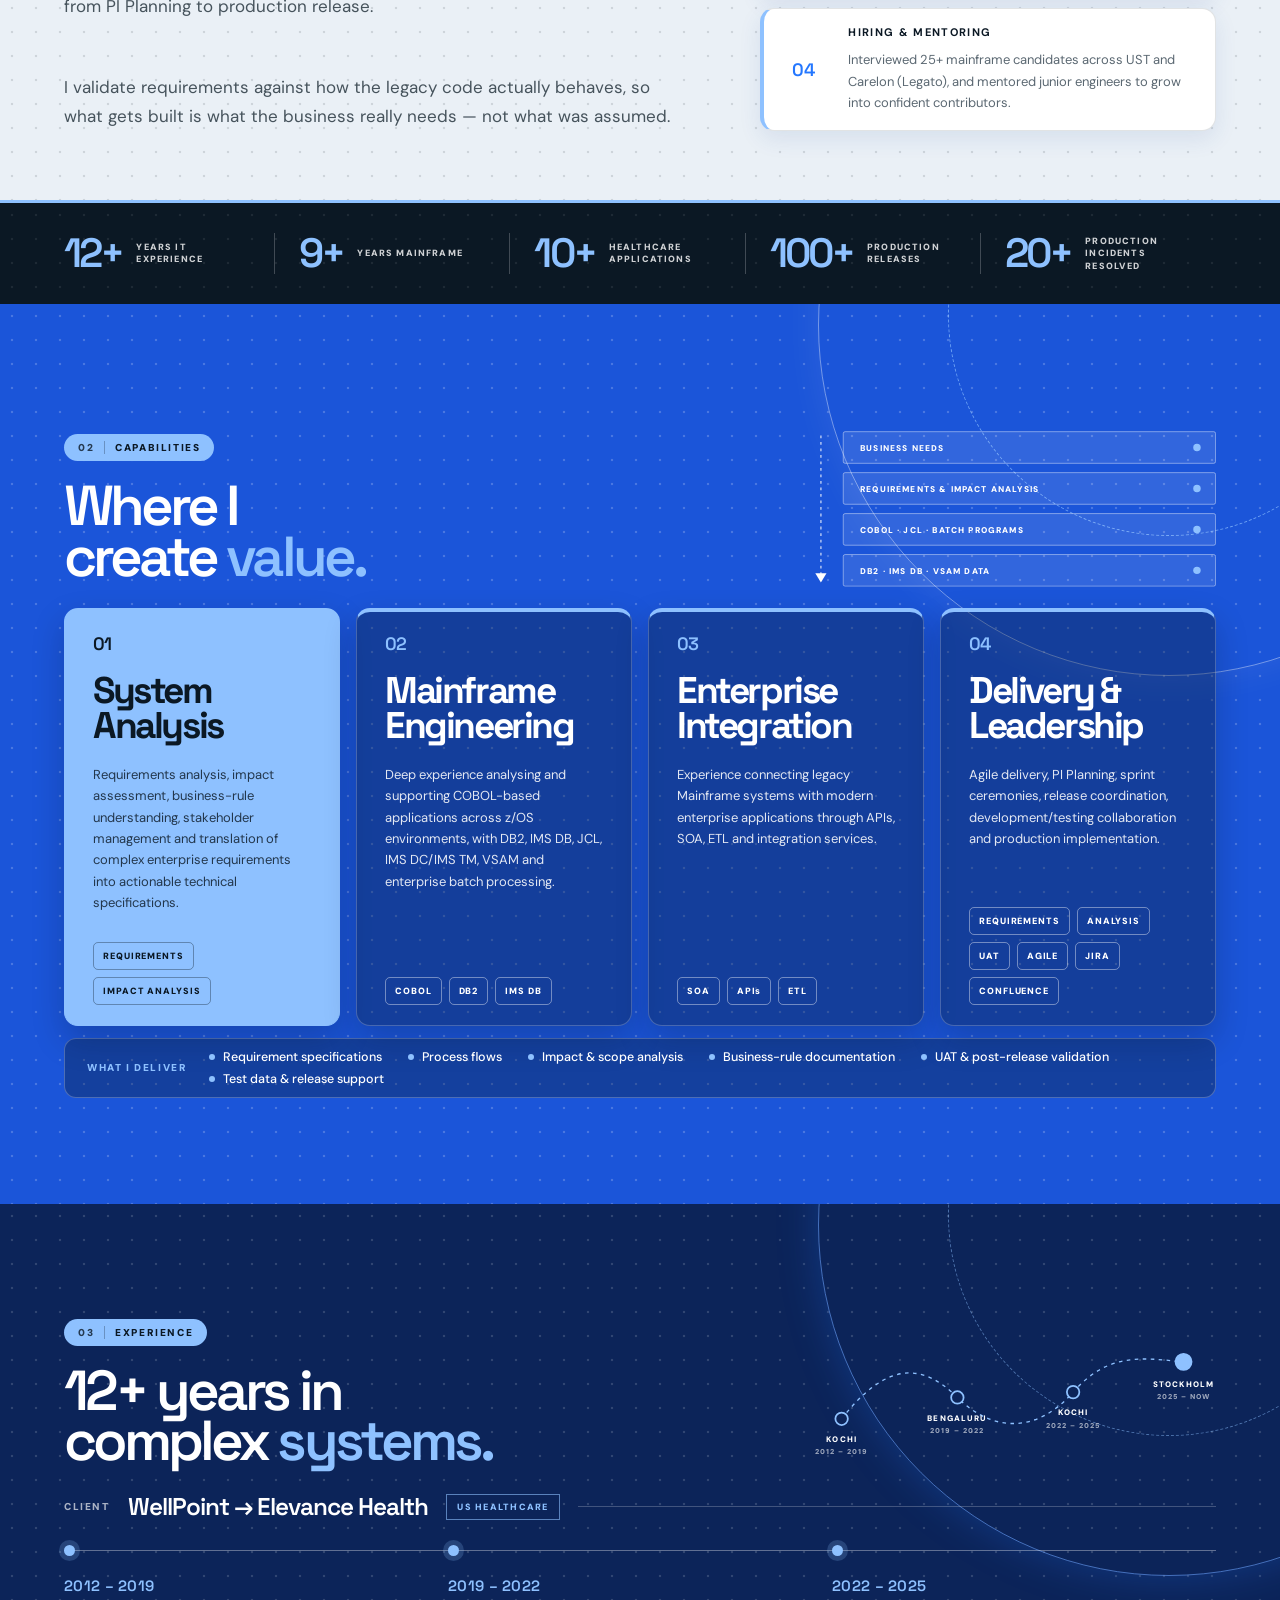
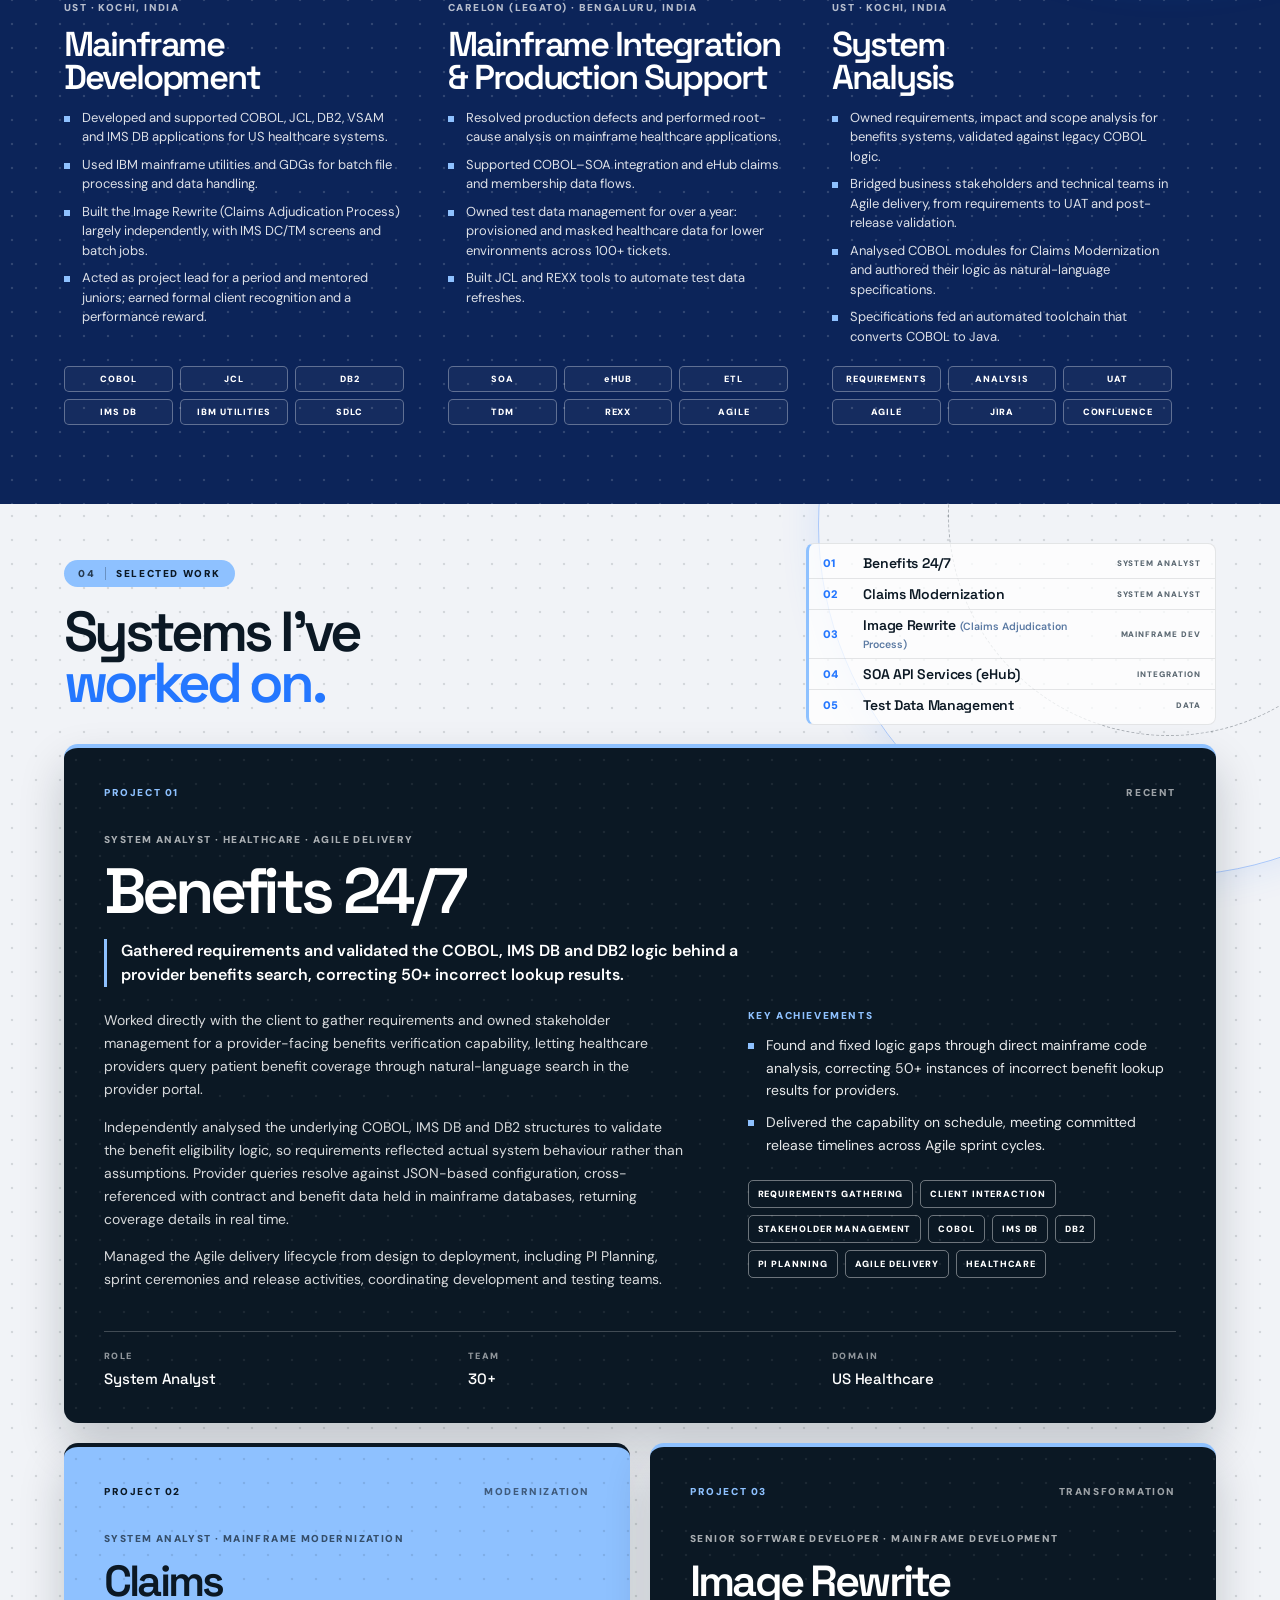
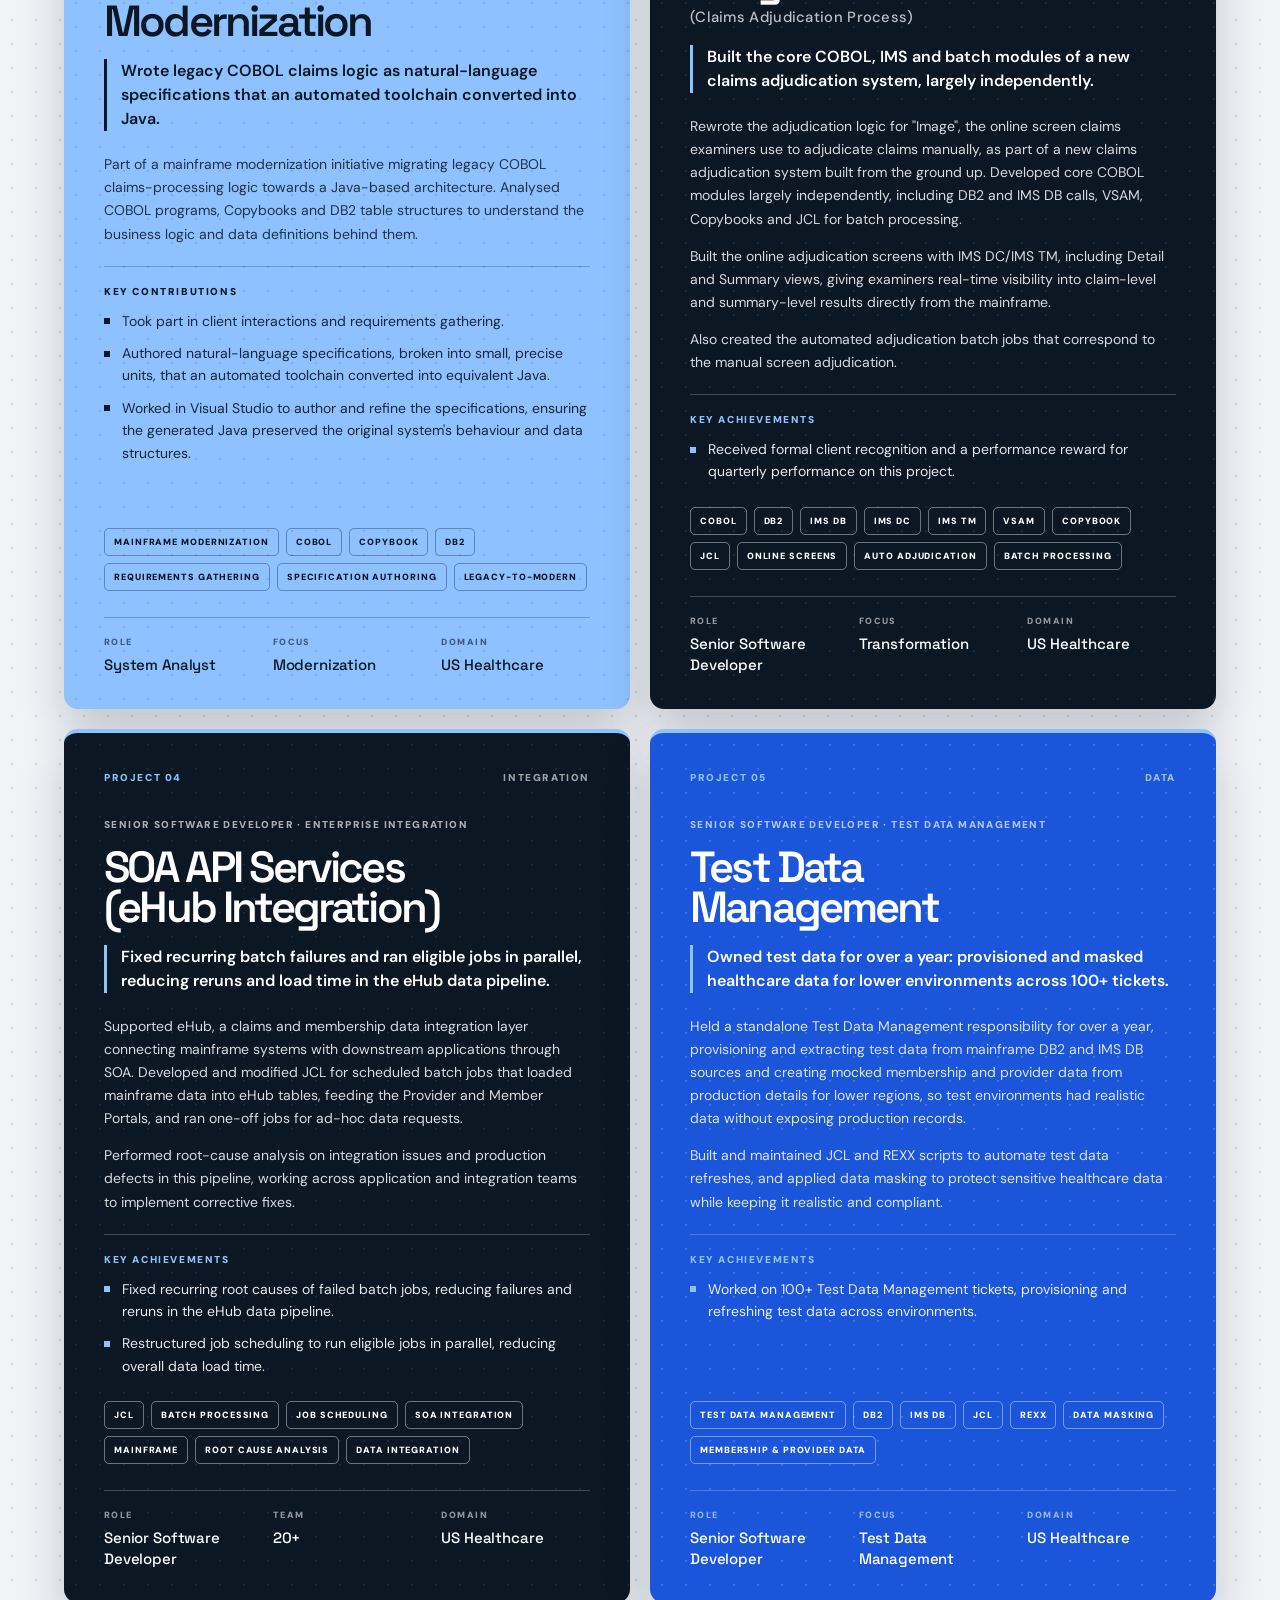
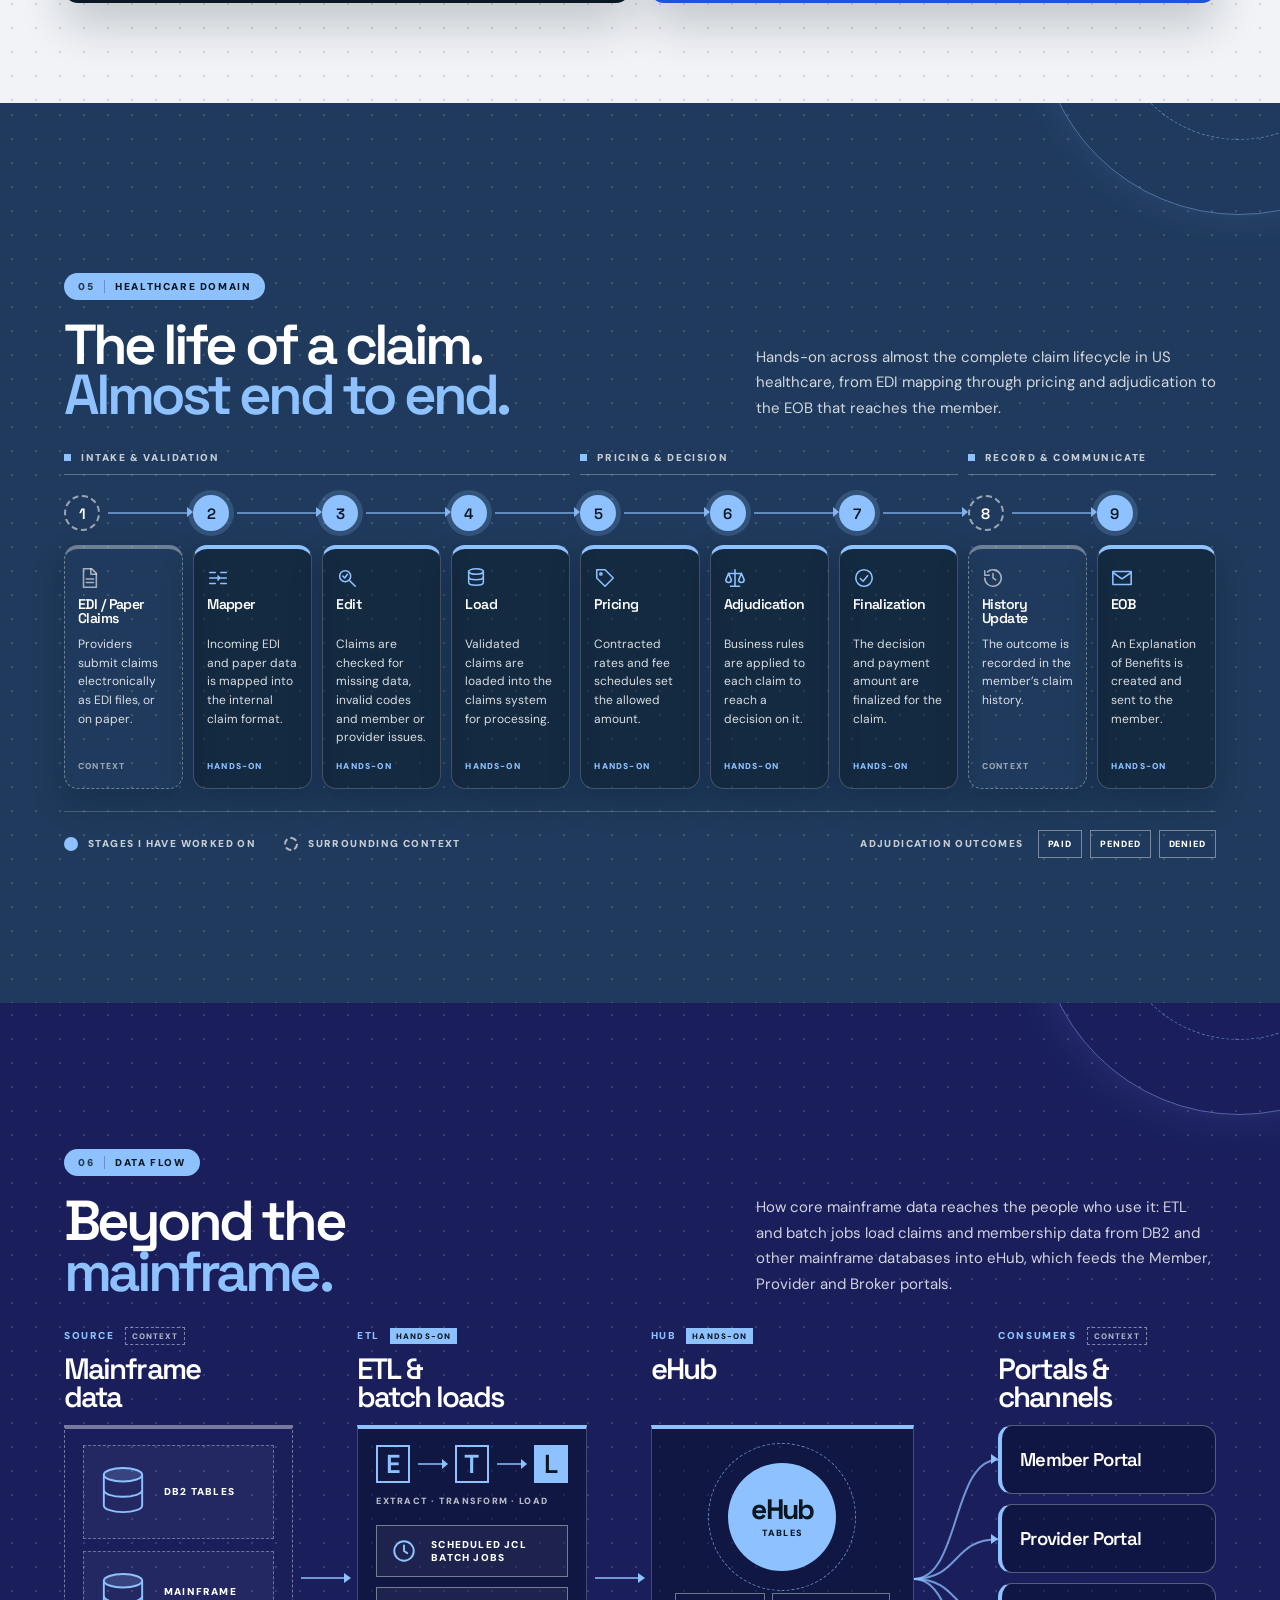
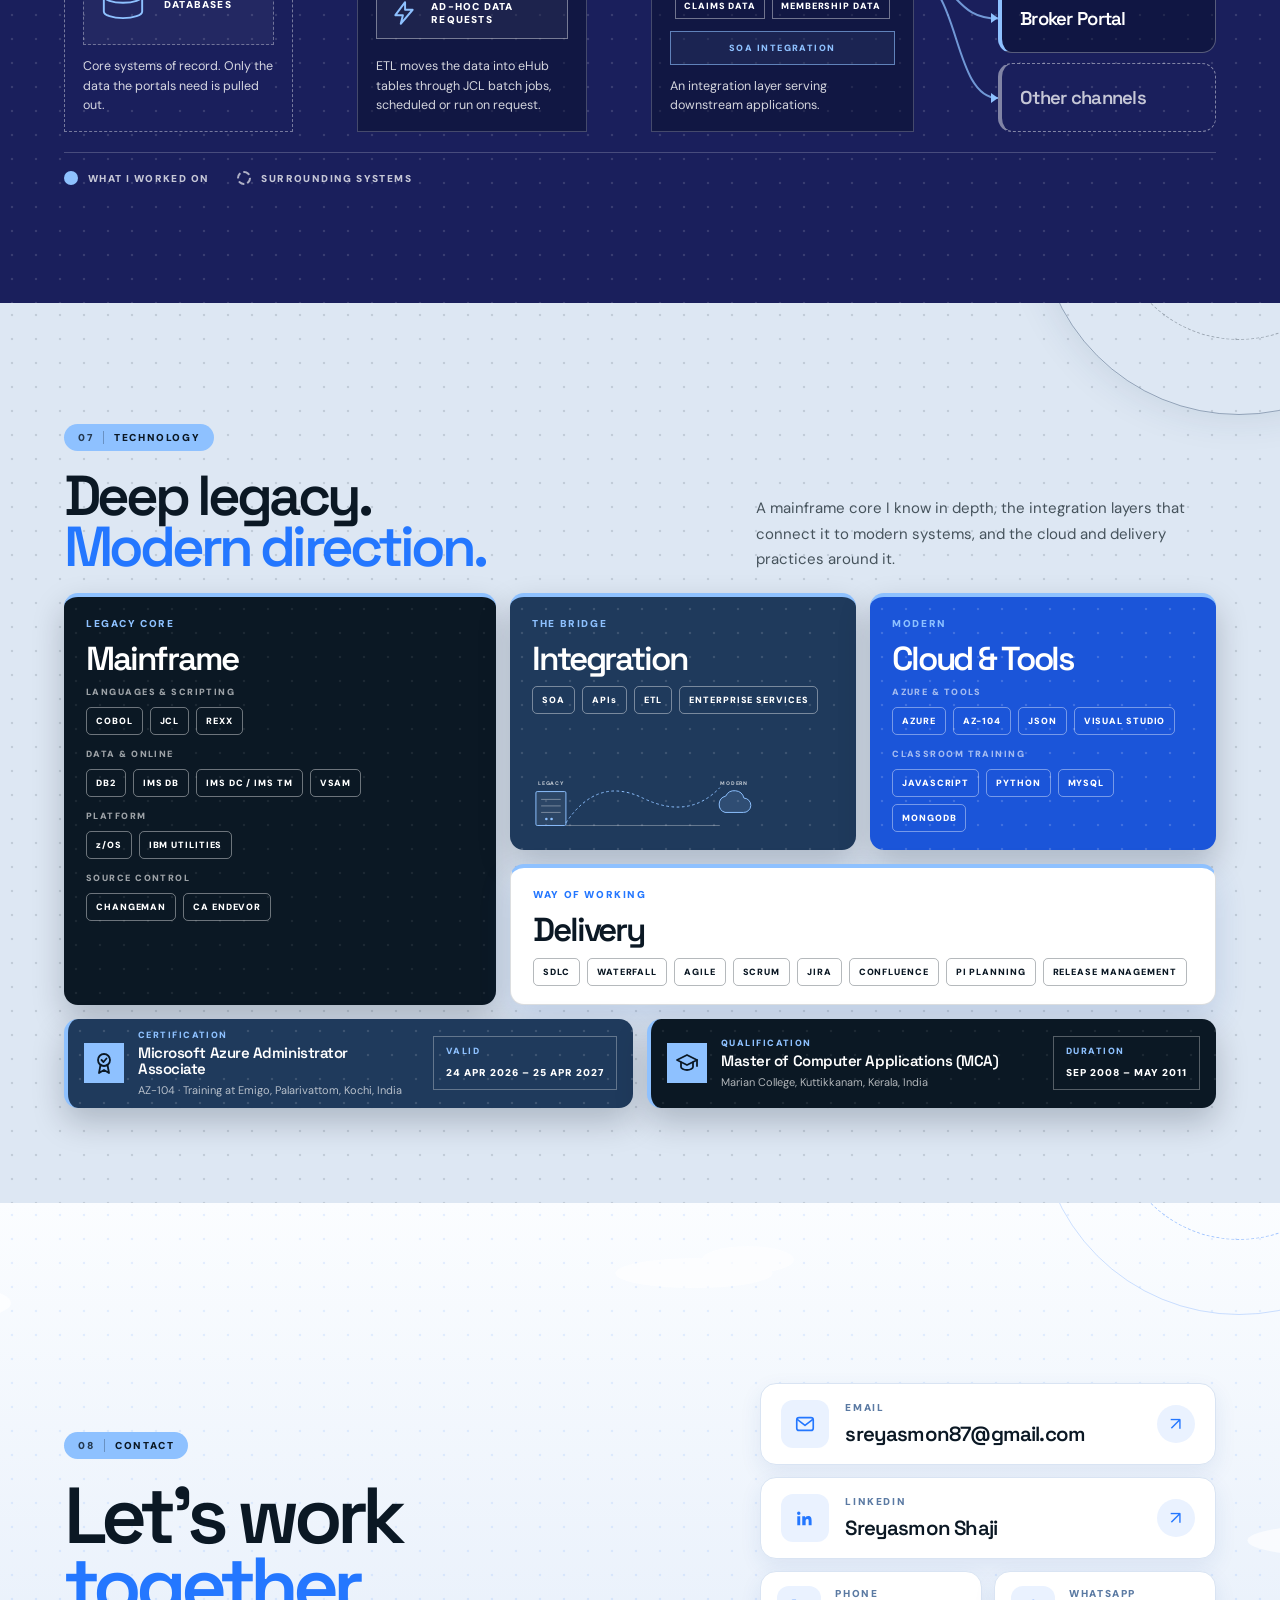
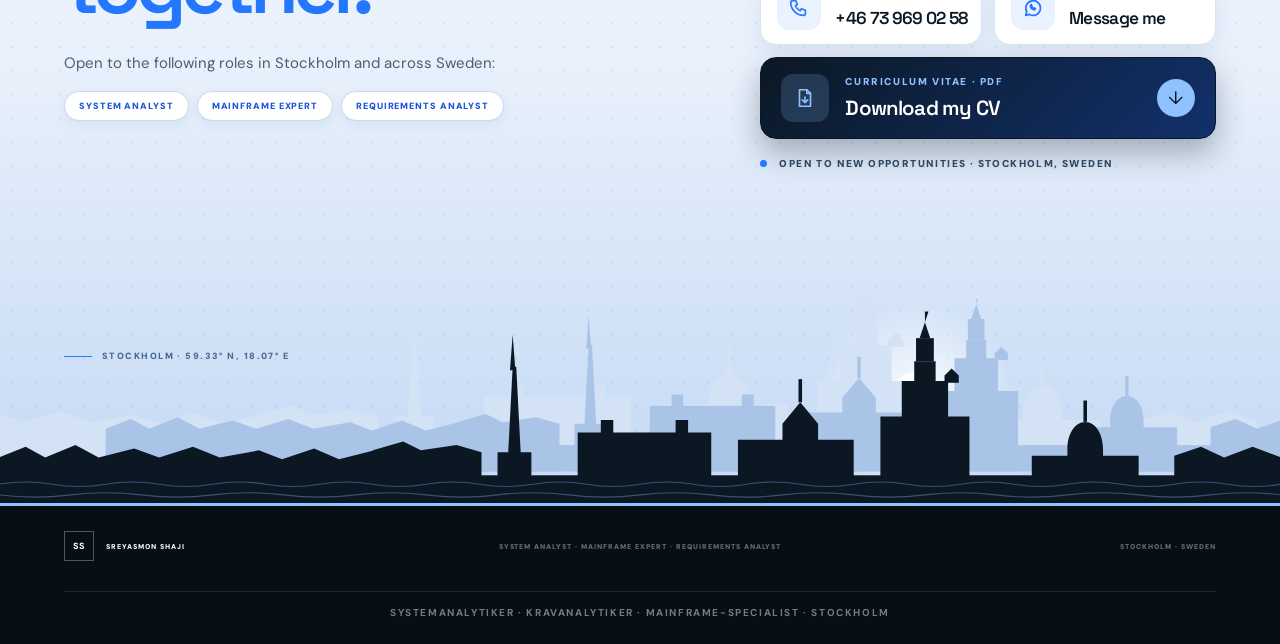
==== commit ca1d295b: "Update index.html" ====
--- a/index.html
+++ b/index.html
@@ -171,6 +171,16 @@
                         <div class="fact">
                             <span>EDUCATION</span>
                             <strong>Master of Computer Applications</strong>
+                        </div>
+
+                        <div class="fact">
+                            <span>LANGUAGES</span>
+                            <strong>English · Swedish (learning, SFI)</strong>
+                        </div>
+
+                        <div class="fact">
+                            <span>AVAILABLE</span>
+                            <strong>Stockholm · open to System Analyst &amp; Mainframe roles</strong>
                         </div>
                     </aside>
 
--- a/style.css
+++ b/style.css
@@ -4506,3 +4506,118 @@
     font-weight: 900;
     opacity: 0.8;
 }
+
+
+/* PROJECT CARDS: one-line summary under each title */
+
+.project-oneliner {
+    max-width: 62ch;
+    margin: -6px 0 22px !important;
+    padding-left: 14px;
+    border-left: 3px solid var(--lime);
+    font-size: 16px !important;
+    font-weight: 600;
+    line-height: 1.5 !important;
+    color: #fff !important;
+}
+
+.project-lime .project-oneliner {
+    color: var(--navy) !important;
+    border-left-color: var(--navy);
+}
+
+
+/* PHONE MENU */
+
+.menu-toggle {
+    display: none;
+}
+
+@media (max-width: 720px) {
+    .site-header {
+        position: fixed;
+        pointer-events: none;
+    }
+
+    .site-header .brand-mark,
+    .site-header .menu-toggle,
+    .site-header .main-nav {
+        pointer-events: auto;
+    }
+
+    .nav-wrap {
+        padding: 12px 18px;
+    }
+
+    .brand-mark {
+        width: 40px;
+        height: 40px;
+        border-radius: 12px;
+    }
+
+    .menu-toggle {
+        display: flex;
+        flex-direction: column;
+        justify-content: center;
+        align-items: center;
+        gap: 4px;
+        width: 44px;
+        height: 40px;
+        padding: 0;
+        background: rgba(11,24,36,0.85);
+        border: 1px solid rgba(142,193,255,0.35);
+        border-radius: 12px;
+        -webkit-backdrop-filter: blur(8px);
+        backdrop-filter: blur(8px);
+        cursor: pointer;
+    }
+
+    .menu-toggle span {
+        display: block;
+        width: 18px;
+        height: 2px;
+        background: #fff;
+        border-radius: 2px;
+        transition: transform 0.2s ease, opacity 0.2s ease;
+    }
+
+    .menu-open .menu-toggle span:nth-child(1) { transform: translateY(6px) rotate(45deg); }
+    .menu-open .menu-toggle span:nth-child(2) { opacity: 0; }
+    .menu-open .menu-toggle span:nth-child(3) { transform: translateY(-6px) rotate(-45deg); }
+
+    .main-nav {
+        display: none;
+    }
+
+    .menu-open .main-nav {
+        position: fixed;
+        top: 64px;
+        left: 14px;
+        right: 14px;
+        display: flex;
+        flex-direction: column;
+        gap: 2px;
+        padding: 10px;
+        background: rgba(11,24,36,0.97);
+        border: 1px solid rgba(142,193,255,0.3);
+        border-radius: 18px;
+        box-shadow: 0 18px 40px rgba(0,0,0,0.45);
+    }
+
+    .menu-open .main-nav a {
+        padding: 14px 16px;
+        font-size: 12px;
+        border-radius: 12px;
+    }
+
+    .menu-open .main-nav a:last-child {
+        margin: 6px 0 0;
+        text-align: center;
+    }
+
+    .scrolled .brand-mark {
+        position: static;
+        opacity: 1;
+        visibility: visible;
+    }
+}
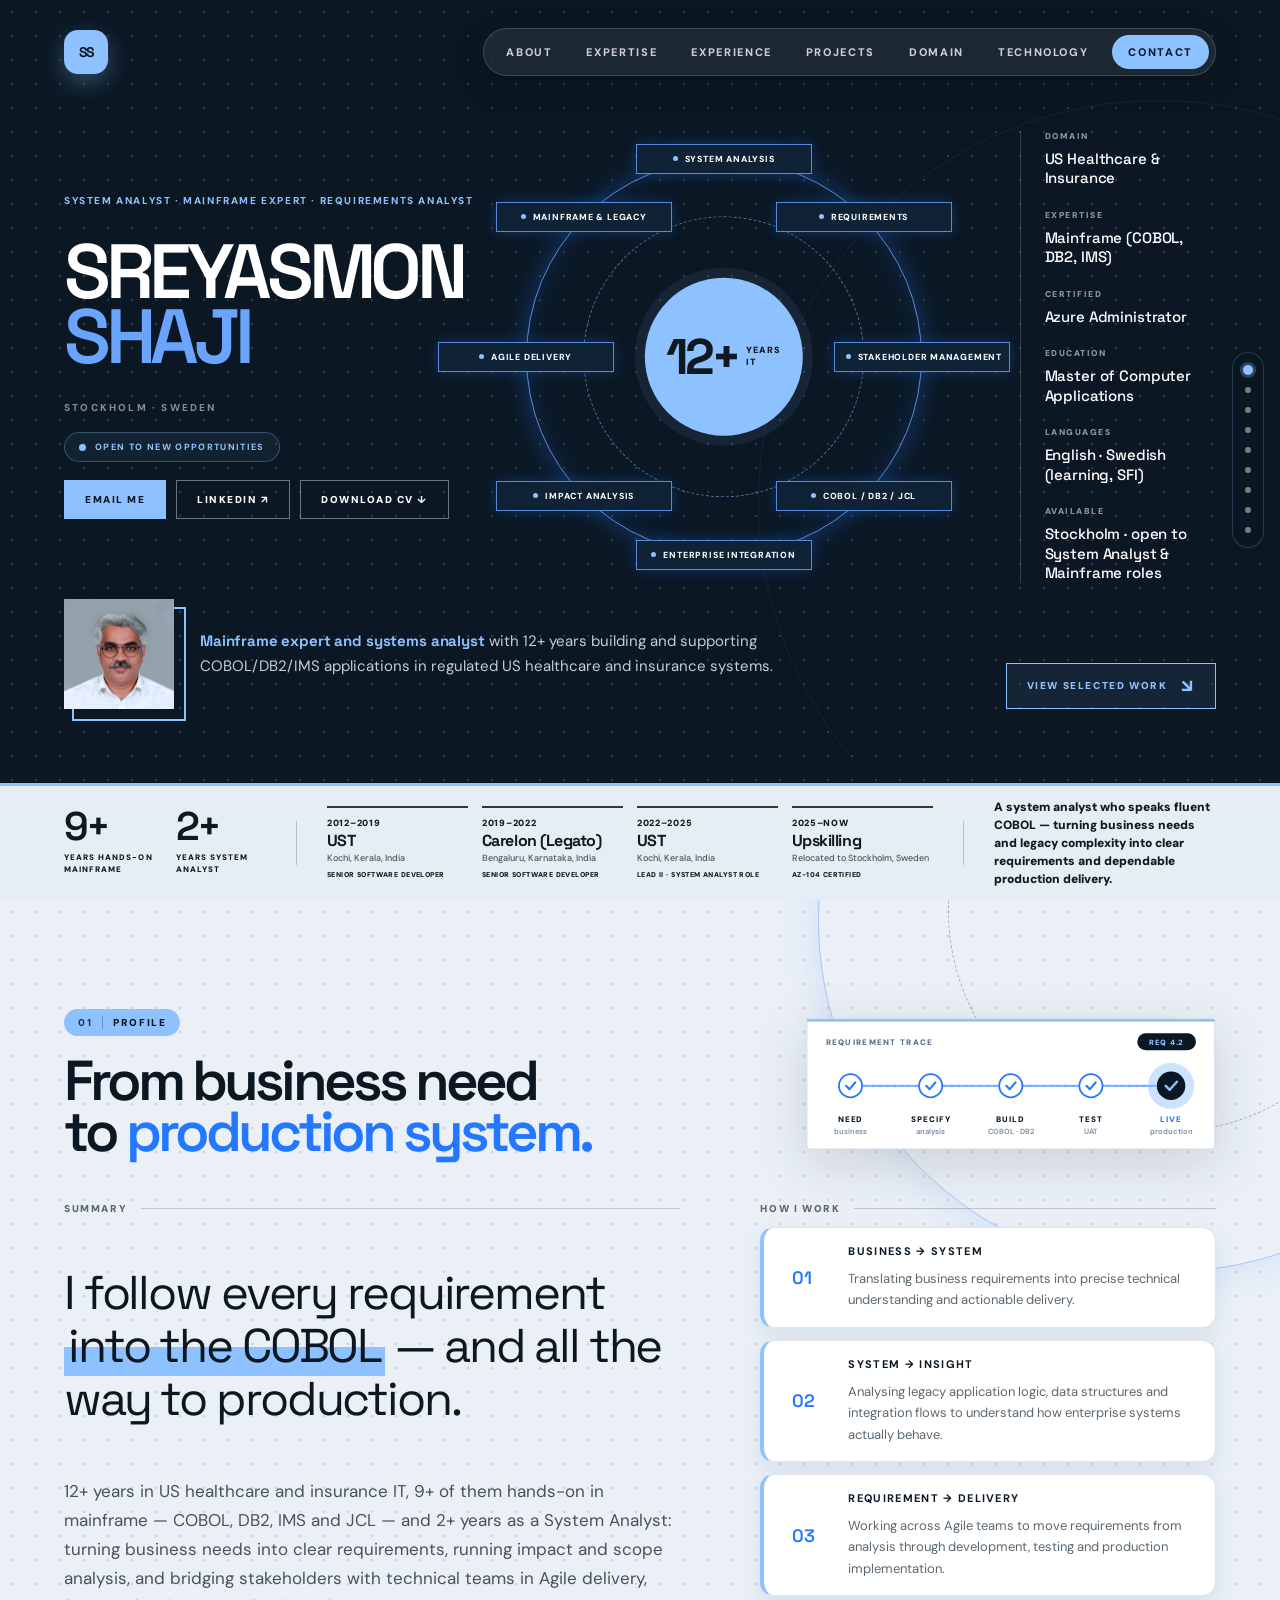
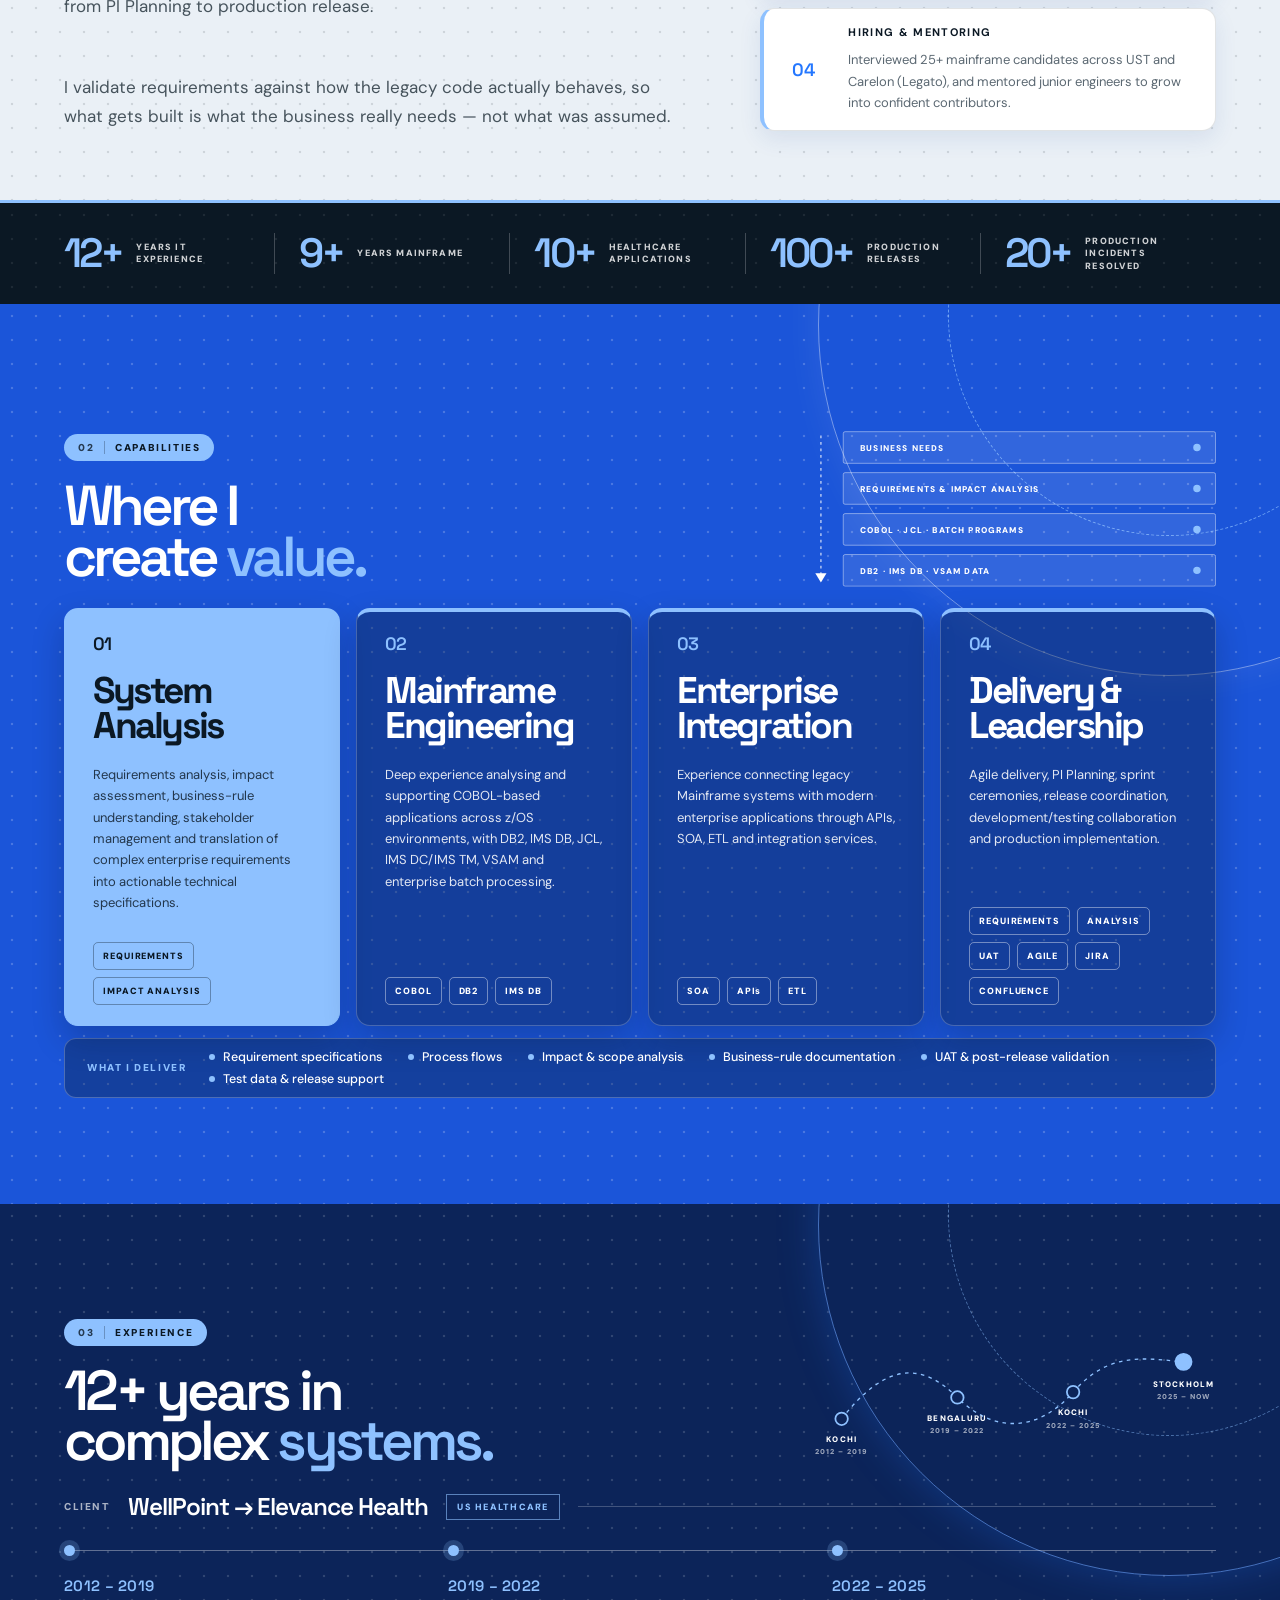
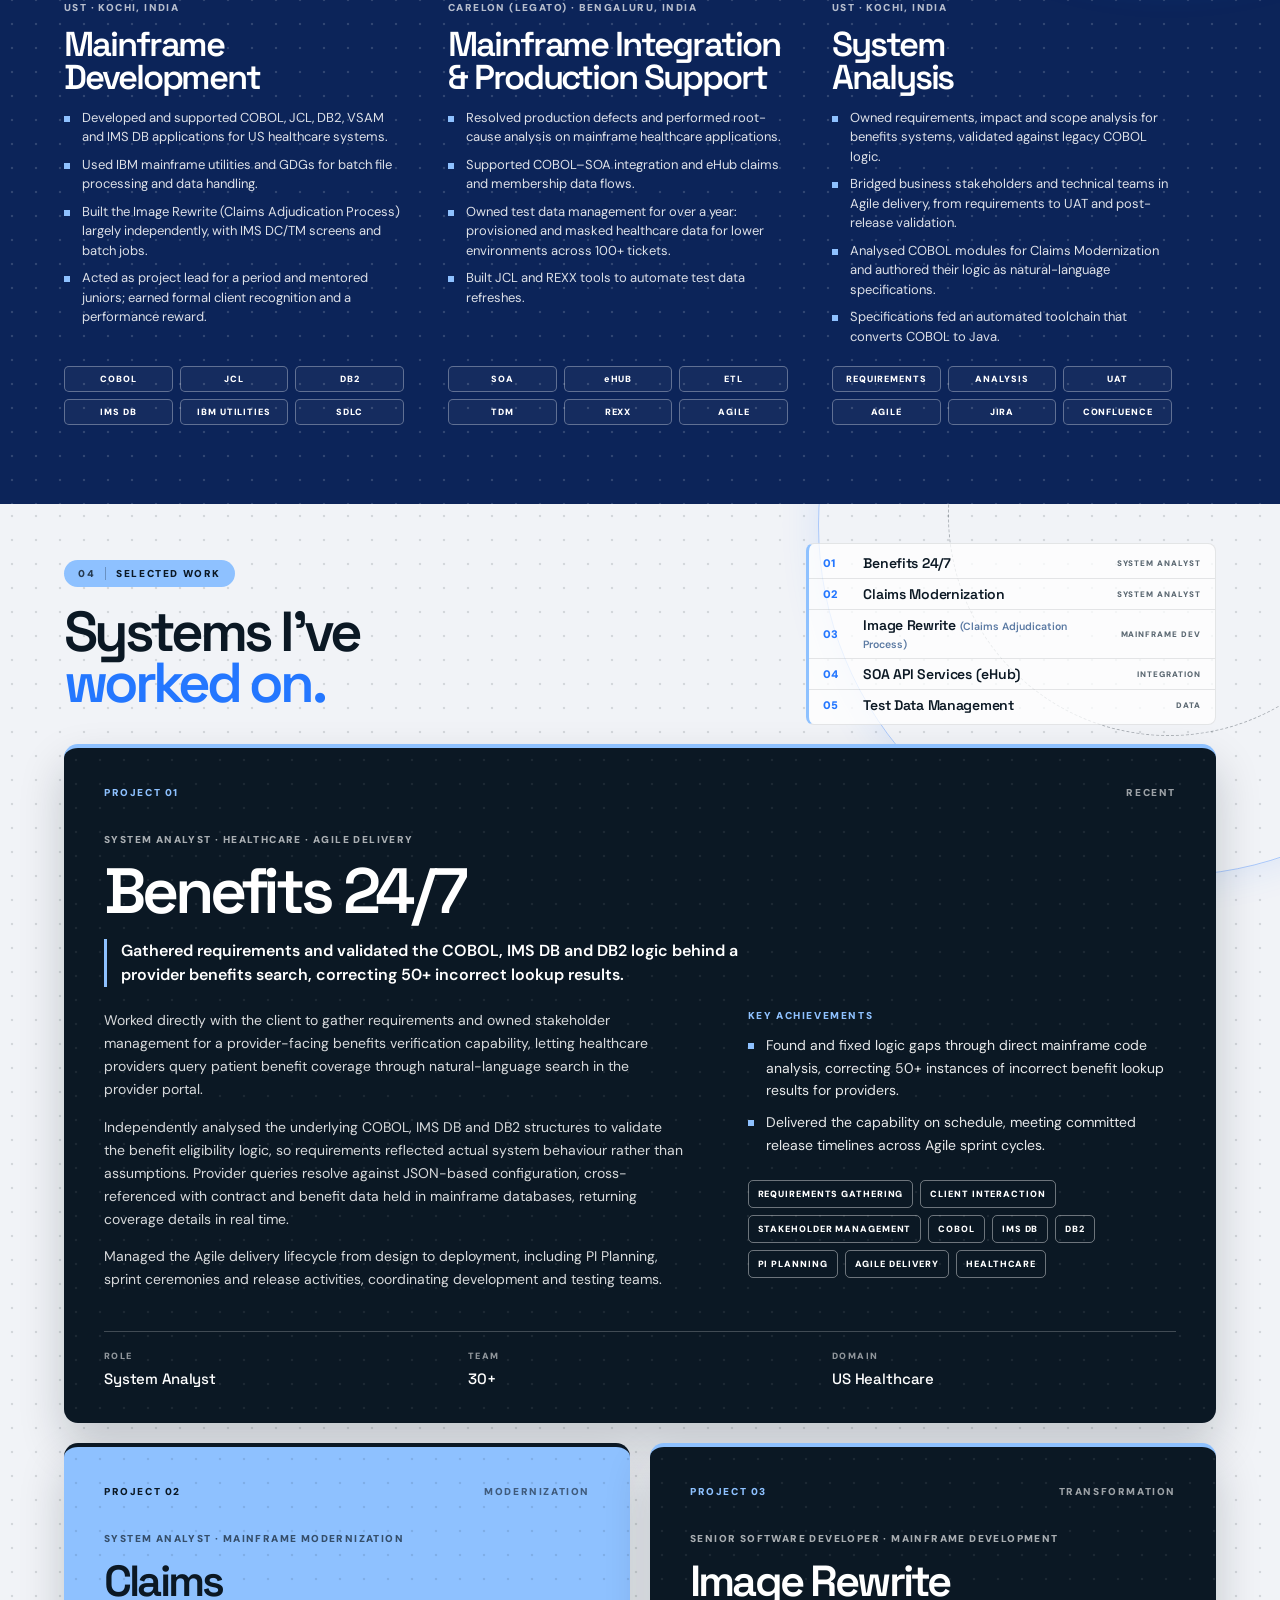
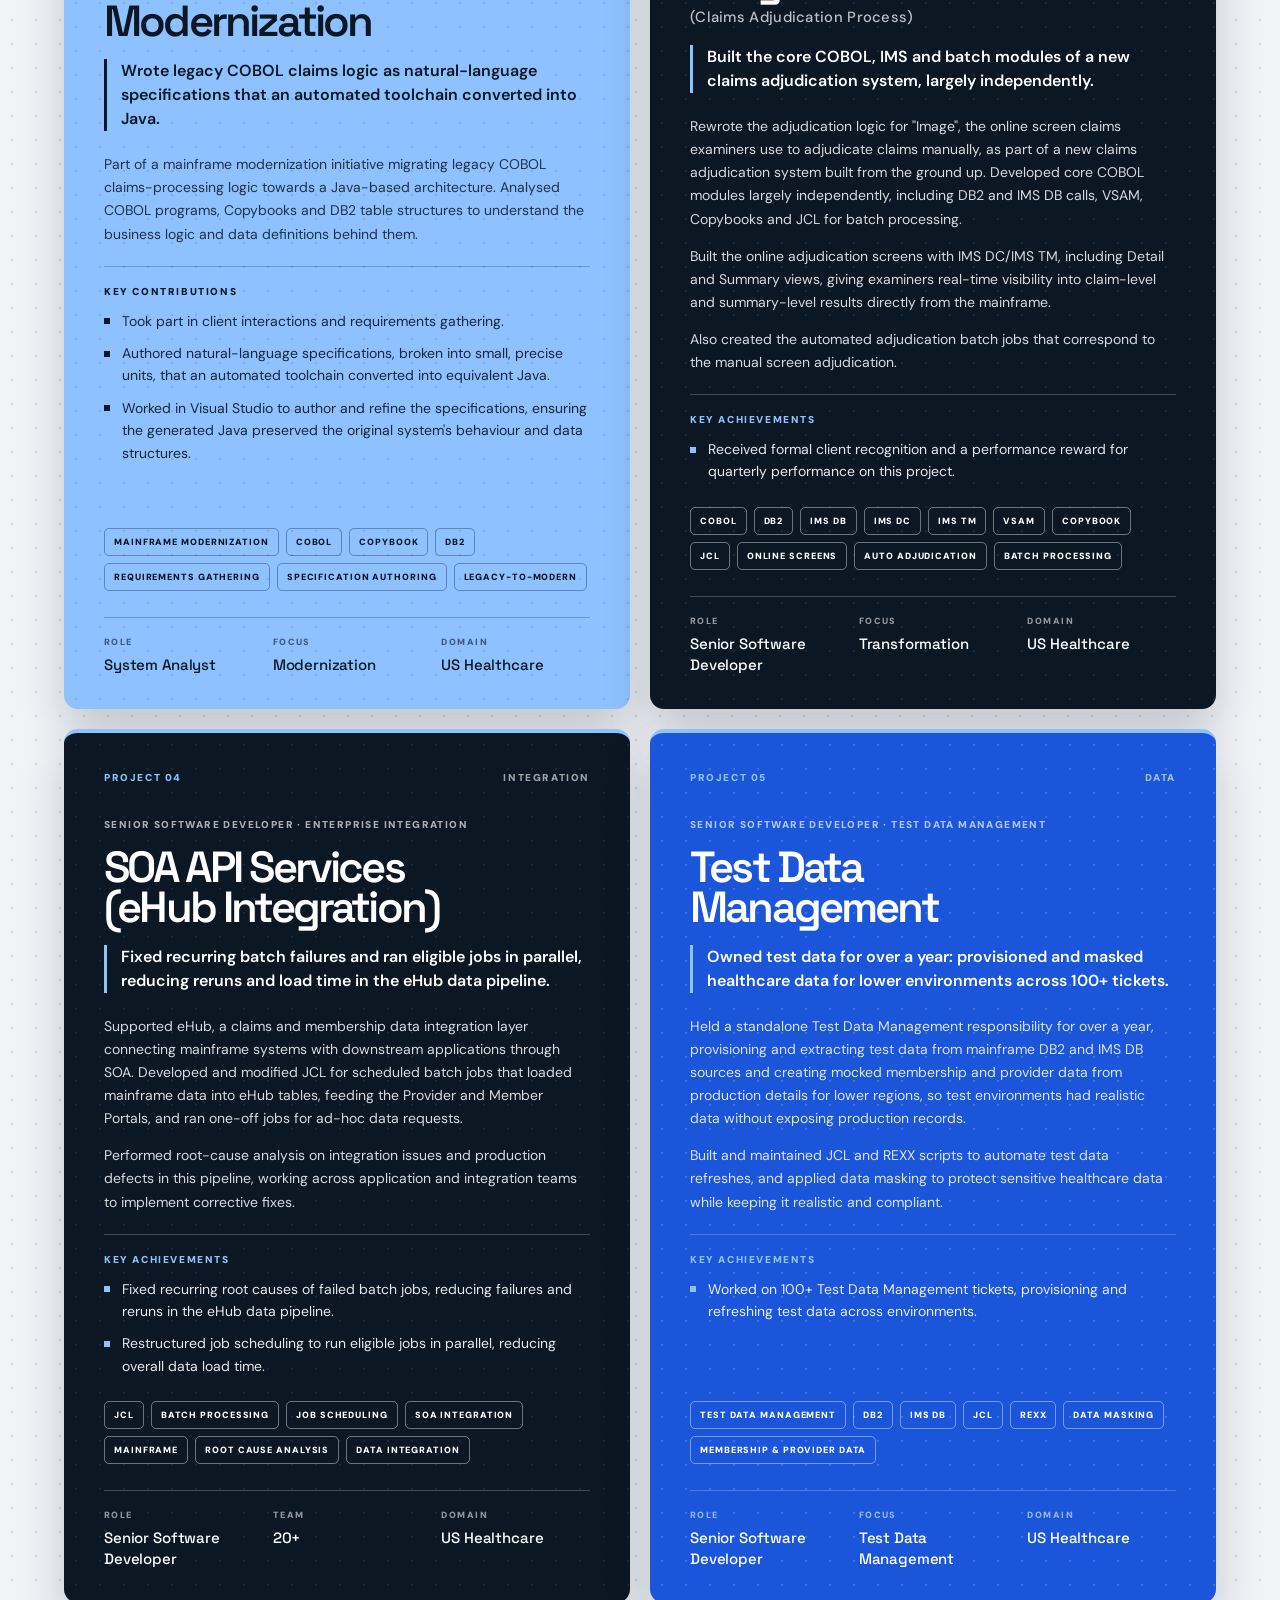
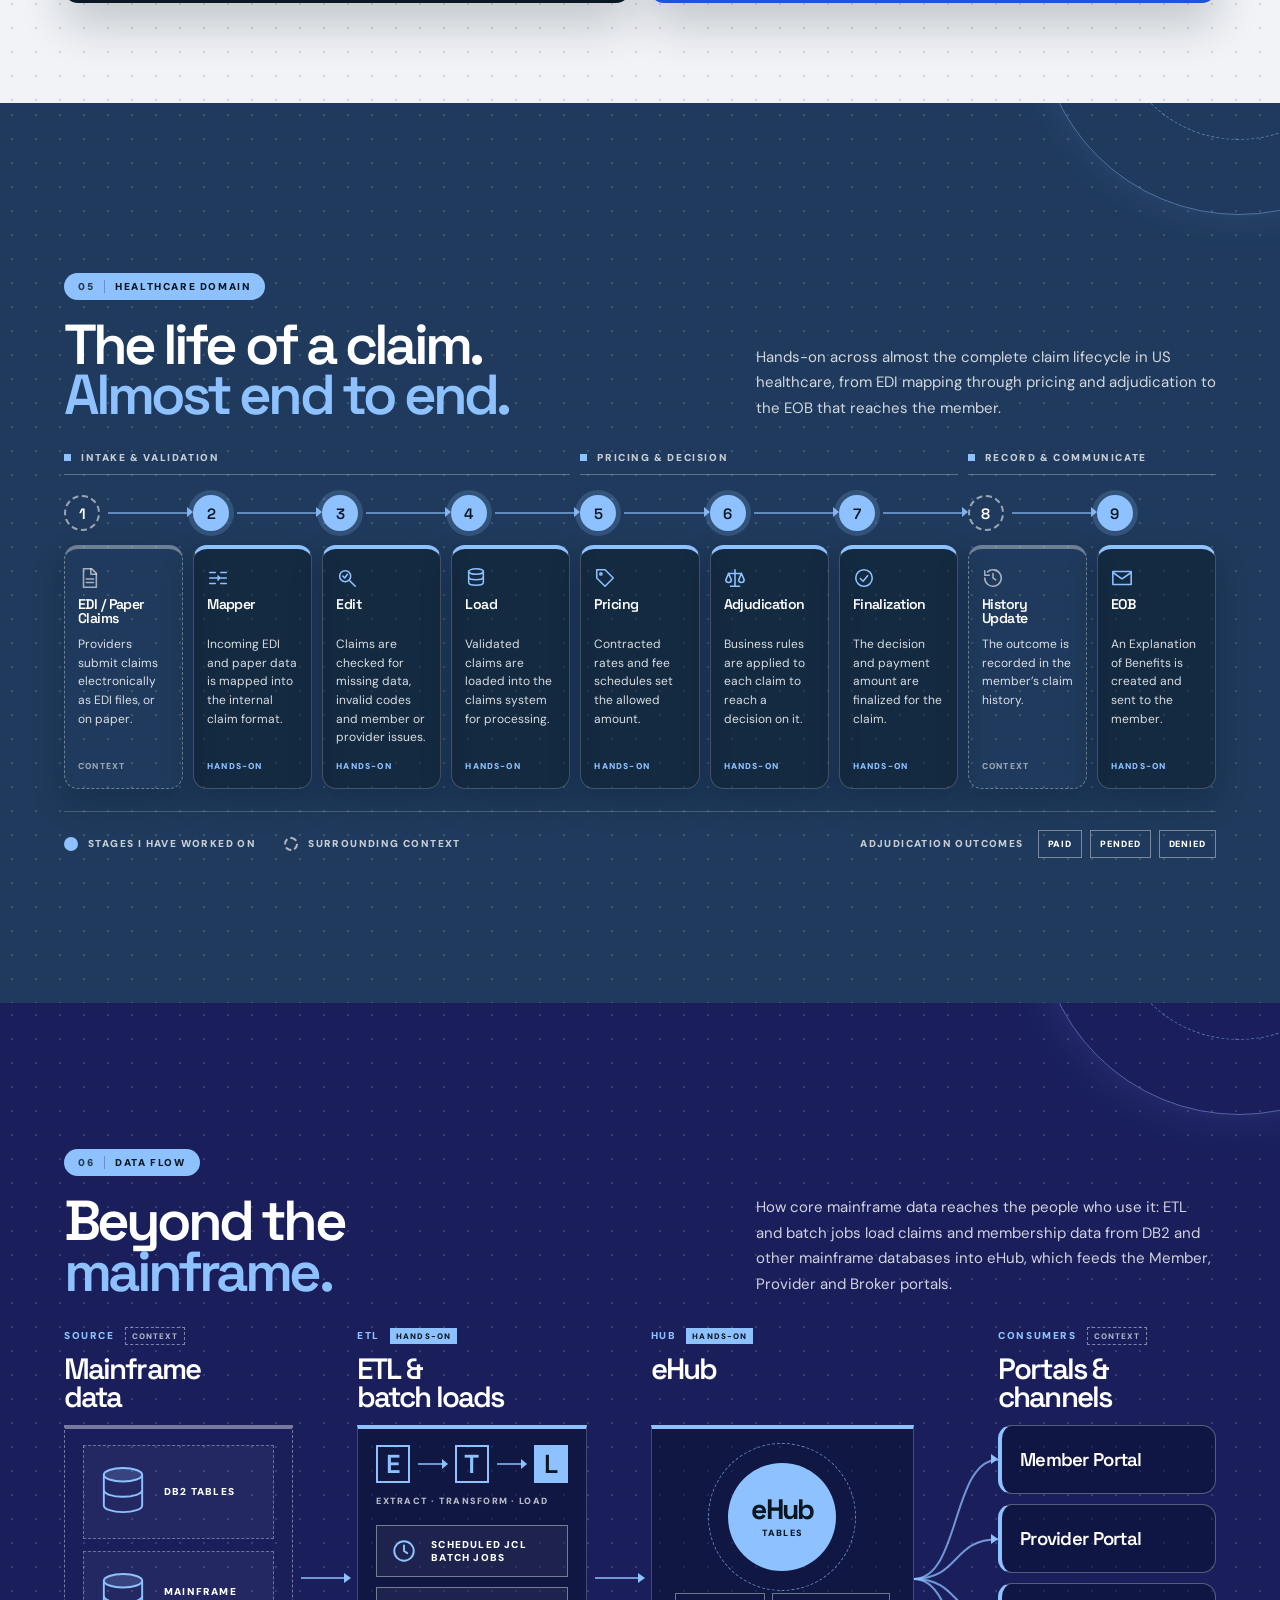
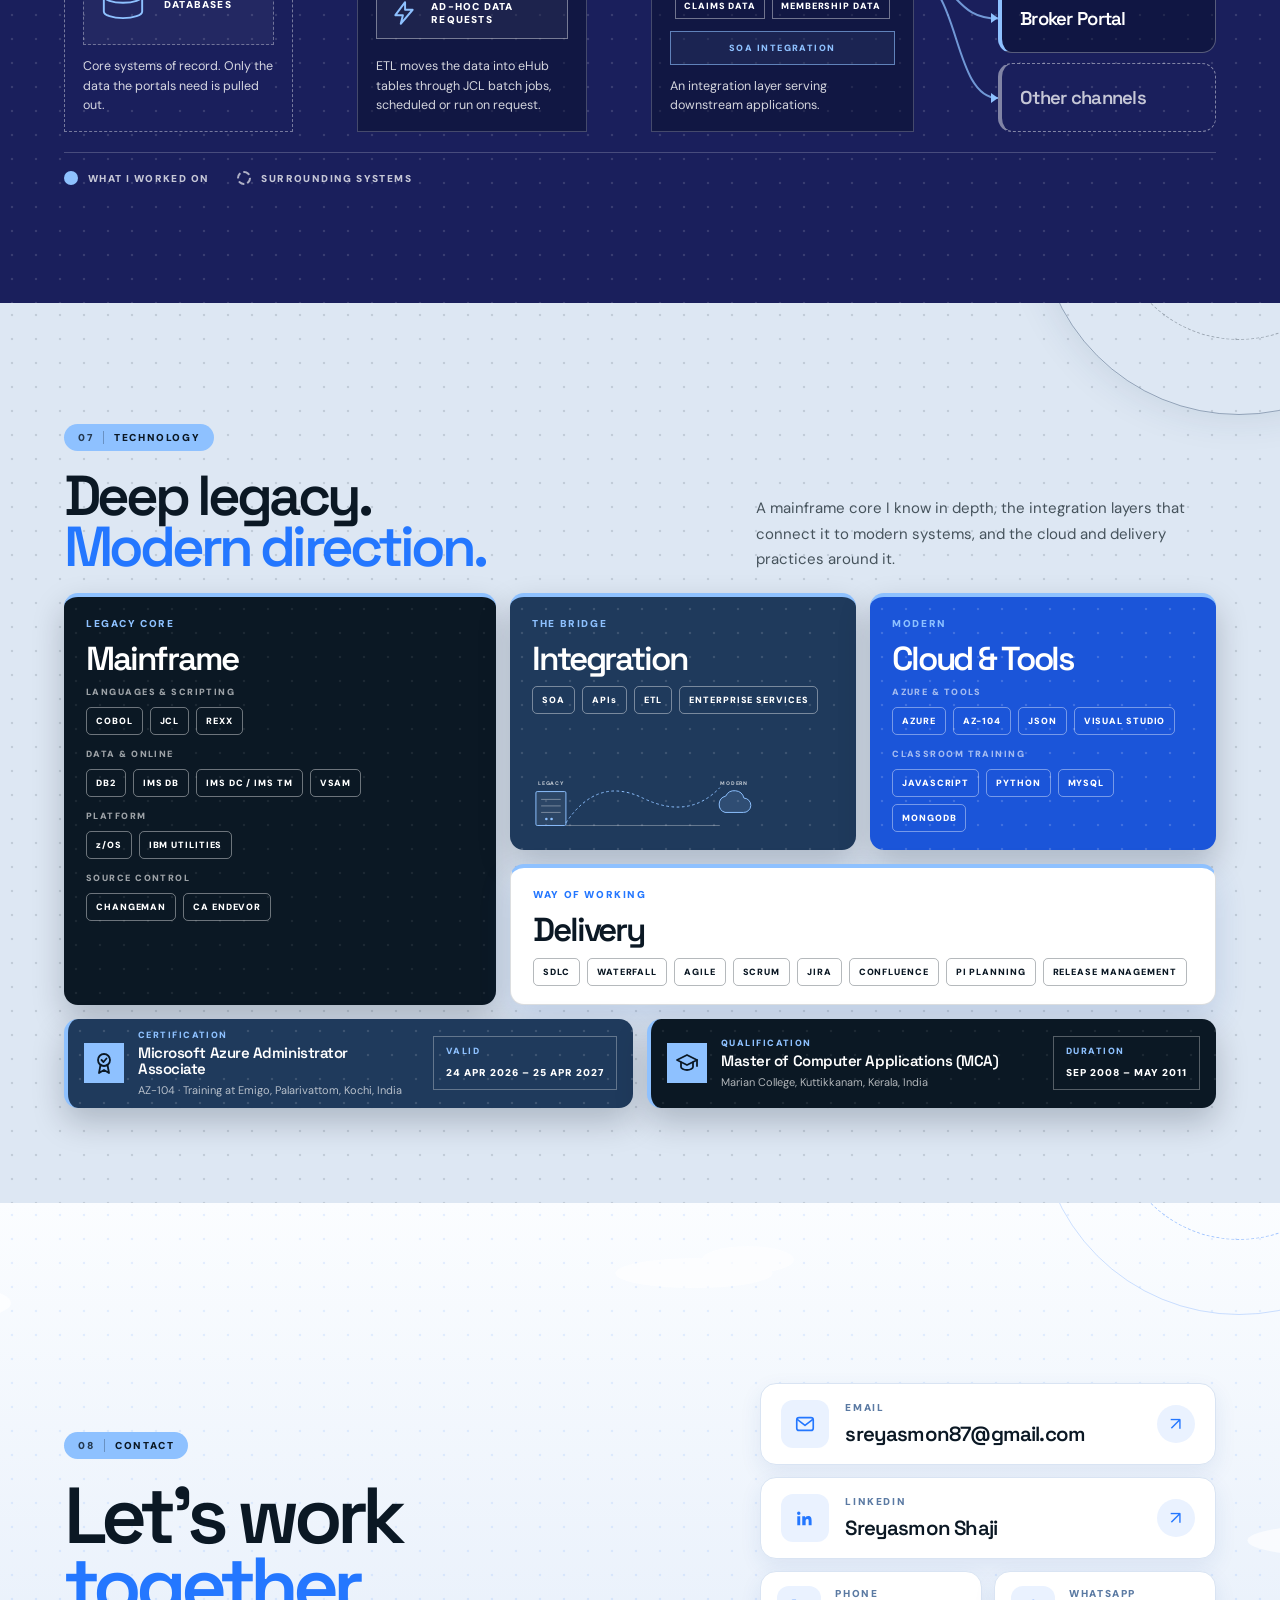
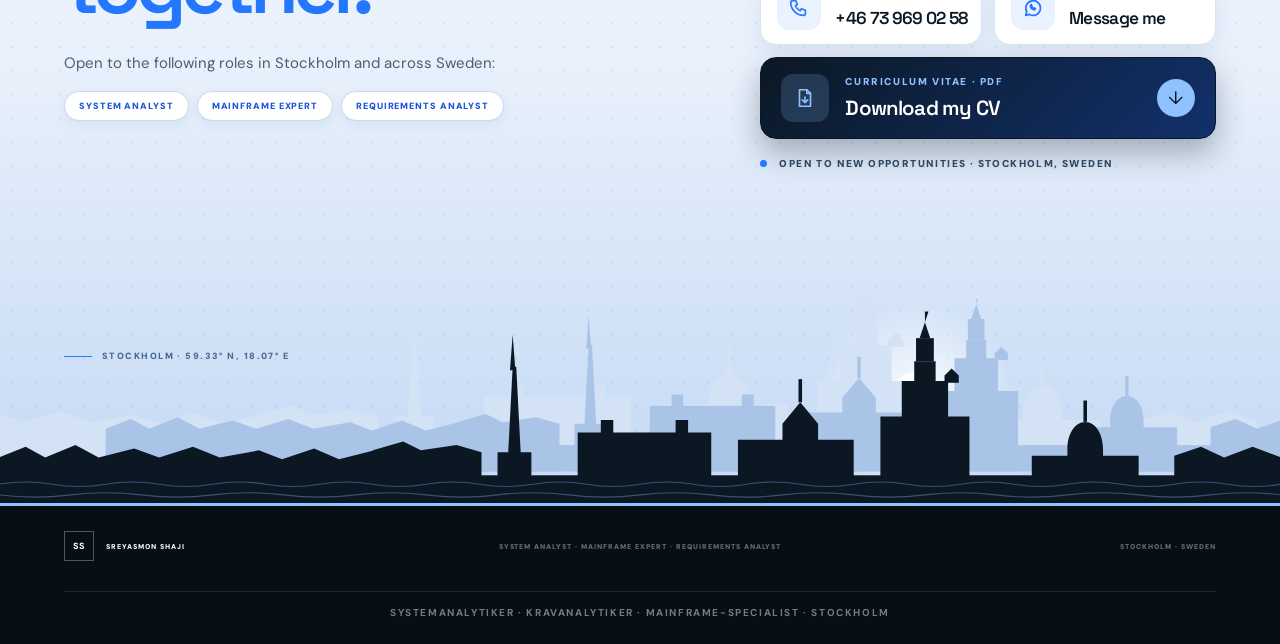
==== commit fb8db019: "Update index.html" ====
--- a/index.html
+++ b/index.html
@@ -21,13 +21,13 @@
     <meta property="og:title" content="Sreyasmon Shaji | System Analyst · Mainframe Expert · Requirements Analyst">
     <meta property="og:description" content="12+ years in US healthcare and insurance IT, 9+ of them hands-on in mainframe (COBOL, DB2, IMS, JCL) and 2+ as a System Analyst. Based in Stockholm, Sweden.">
     <meta property="og:url" content="https://sreyasmon-shaji.github.io/">
-    <meta property="og:image" content="https://sreyasmon-shaji.github.io/assets/og-image.png">
+    <meta property="og:image" content="https://sreyasmon-shaji.github.io/assets/og-image-v2.png">
     <meta property="og:image:width" content="1200">
     <meta property="og:image:height" content="630">
     <meta name="twitter:card" content="summary_large_image">
     <meta name="twitter:title" content="Sreyasmon Shaji | System Analyst · Mainframe Expert">
     <meta name="twitter:description" content="System Analyst and Mainframe Expert with 12+ years in US healthcare IT. Stockholm, Sweden.">
-    <meta name="twitter:image" content="https://sreyasmon-shaji.github.io/assets/og-image.png">
+    <meta name="twitter:image" content="https://sreyasmon-shaji.github.io/assets/og-image-v2.png">
 
     <script type="application/ld+json">
     {
@@ -50,7 +50,7 @@
     <link rel="preconnect" href="https://fonts.gstatic.com" crossorigin>
     <link href="https://fonts.googleapis.com/css2?family=DM+Sans:wght@400;500;600;700&family=Space+Grotesk:wght@400;500;600;700&display=swap" rel="stylesheet">
 
-    <link rel="stylesheet" href="style.css?v=20261054">
+    <link rel="stylesheet" href="style.css?v=20261055">
 </head>
 
 <body>
@@ -246,7 +246,7 @@
                     <span class="career-years">2022–2025</span>
                     <strong class="career-company">UST</strong>
                     <span class="career-place">Kochi, Kerala, India</span>
-                    <span class="career-role">System Analyst</span>
+                    <span class="career-role">Lead II · System Analyst role</span>
                 </div>
 
                 <div class="career-item career-now">
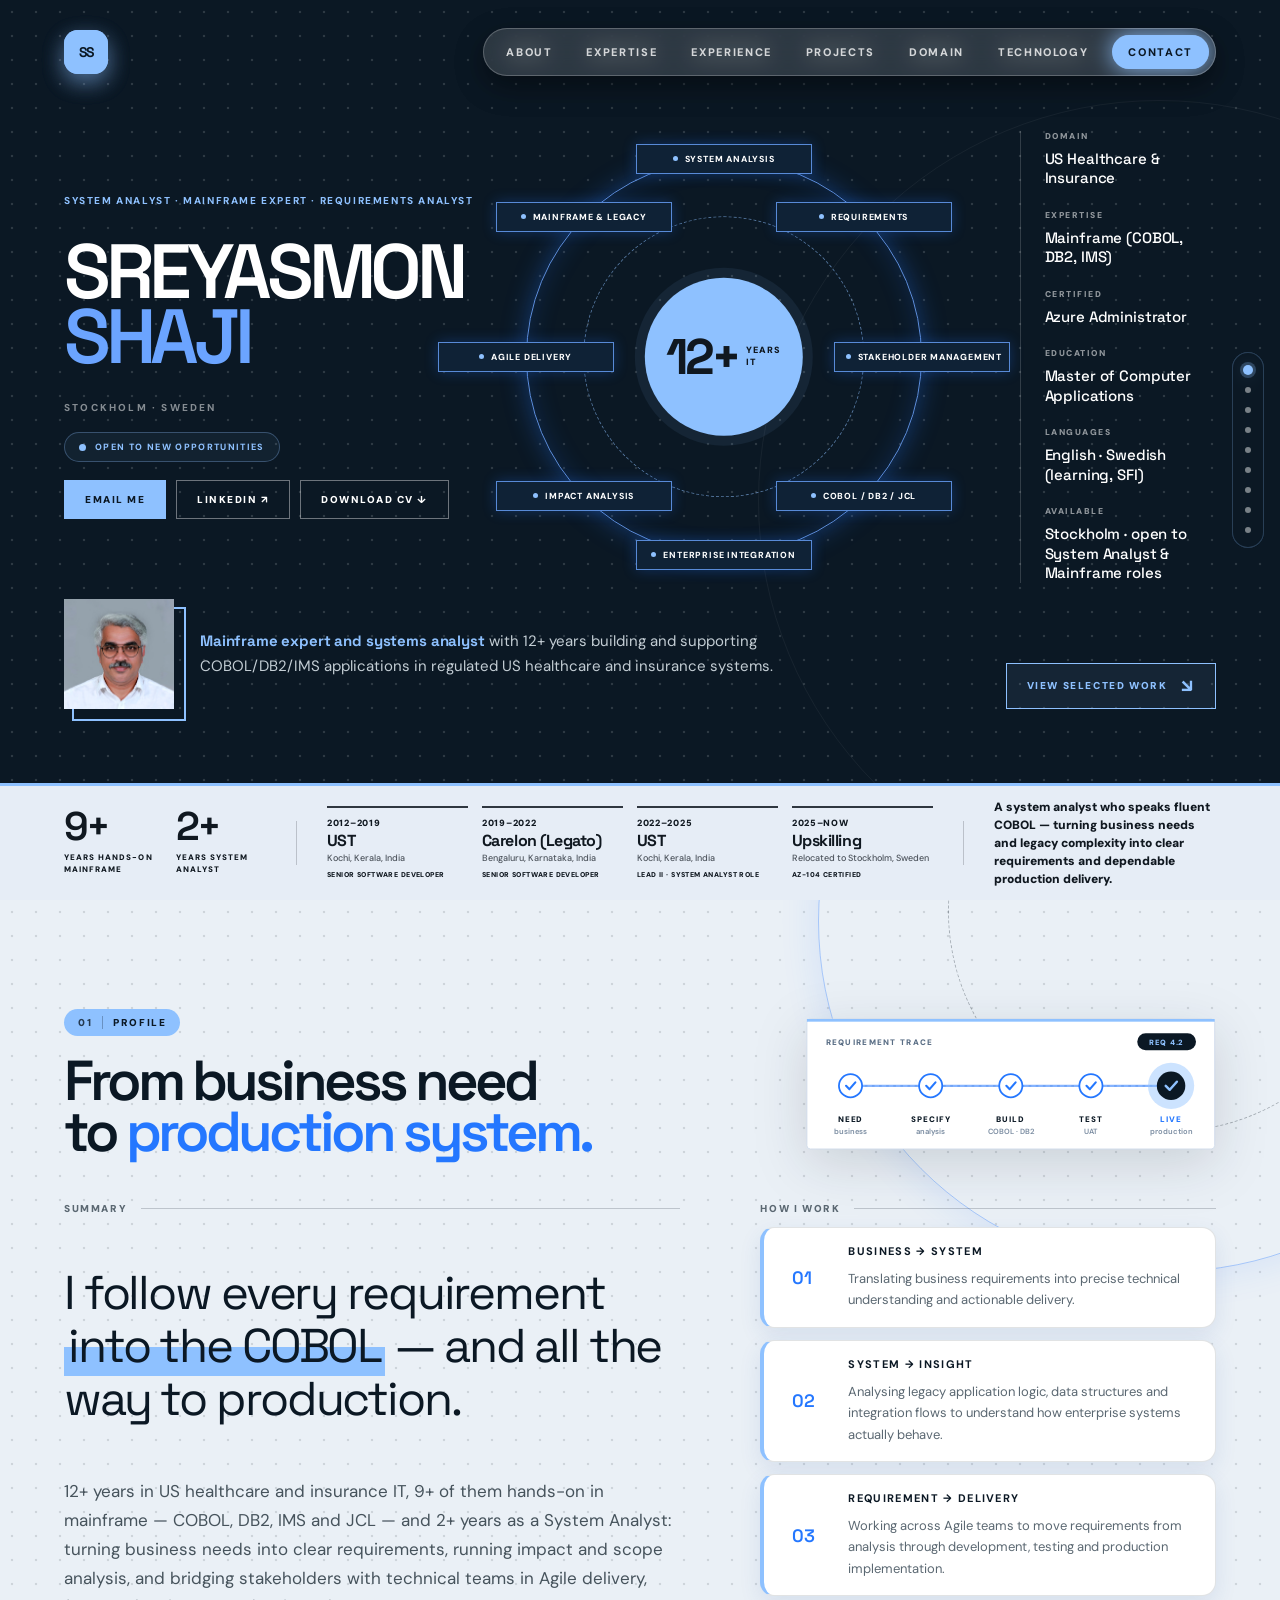
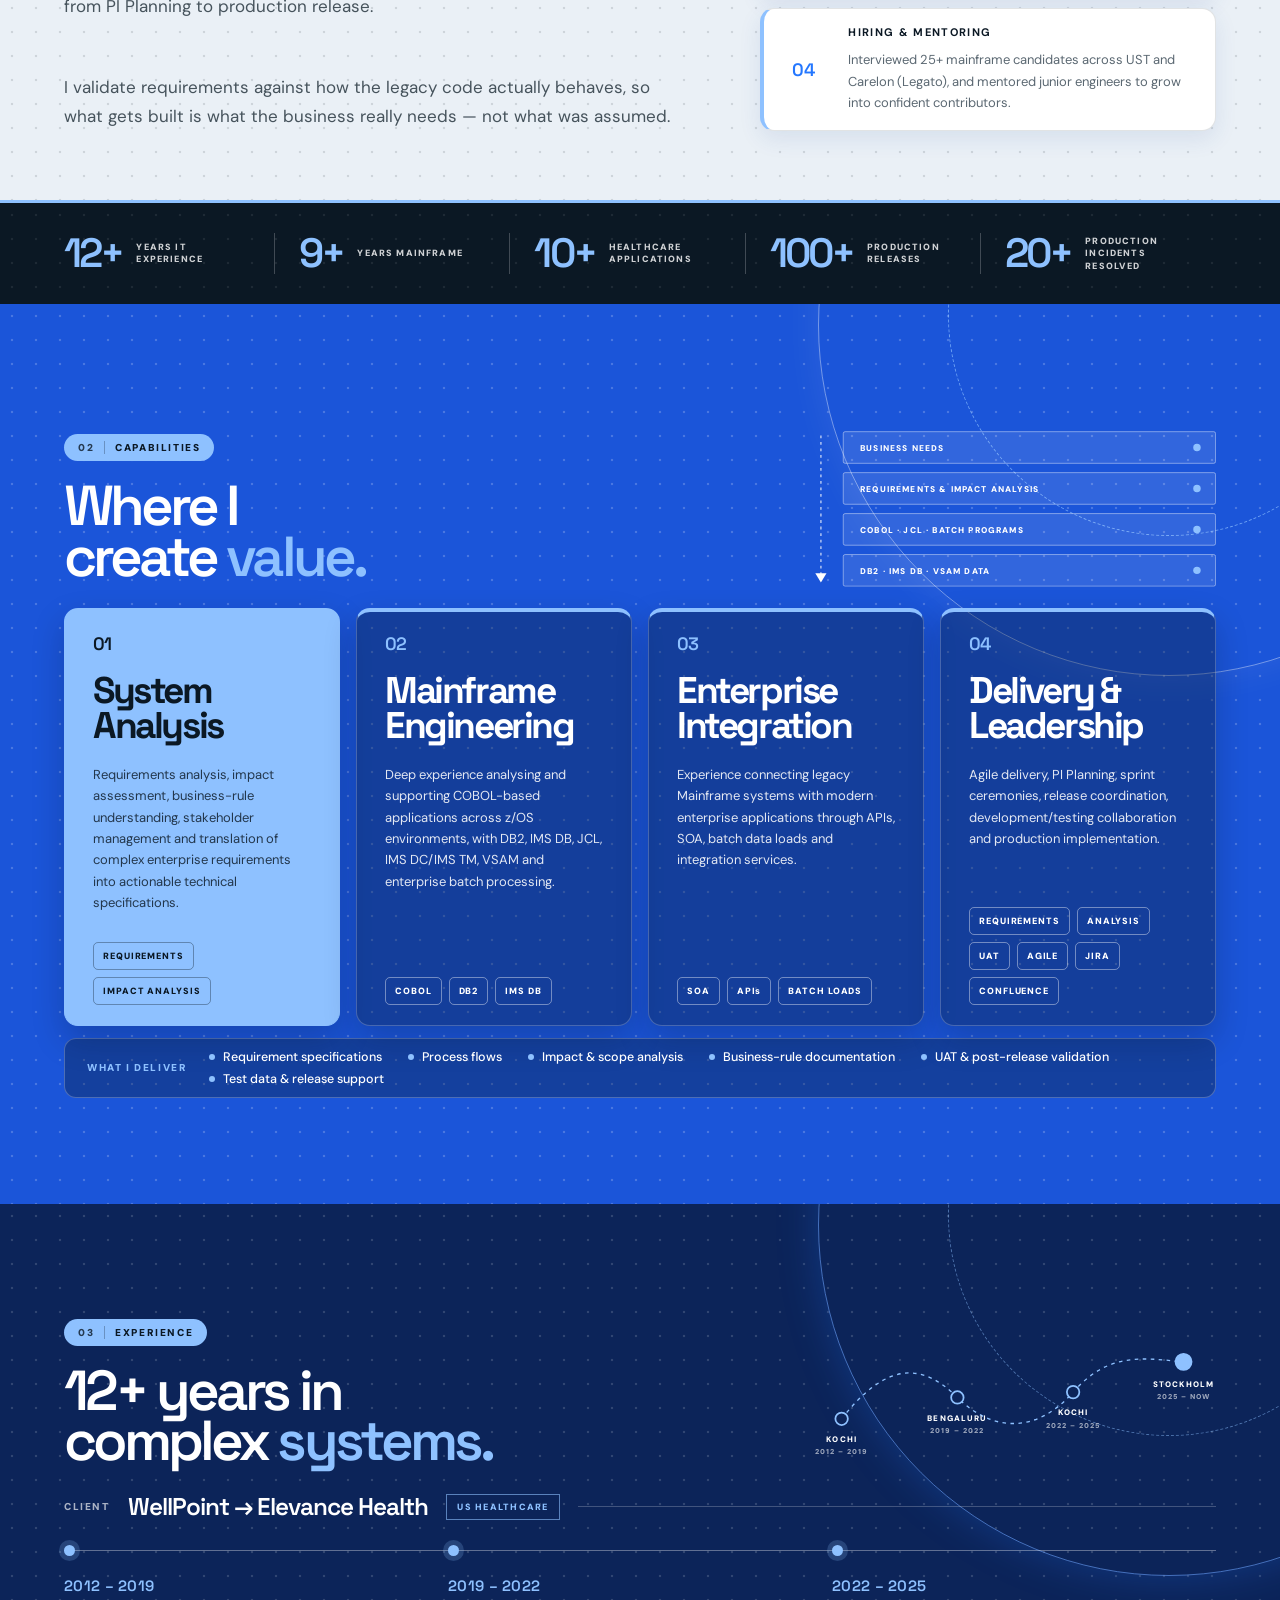
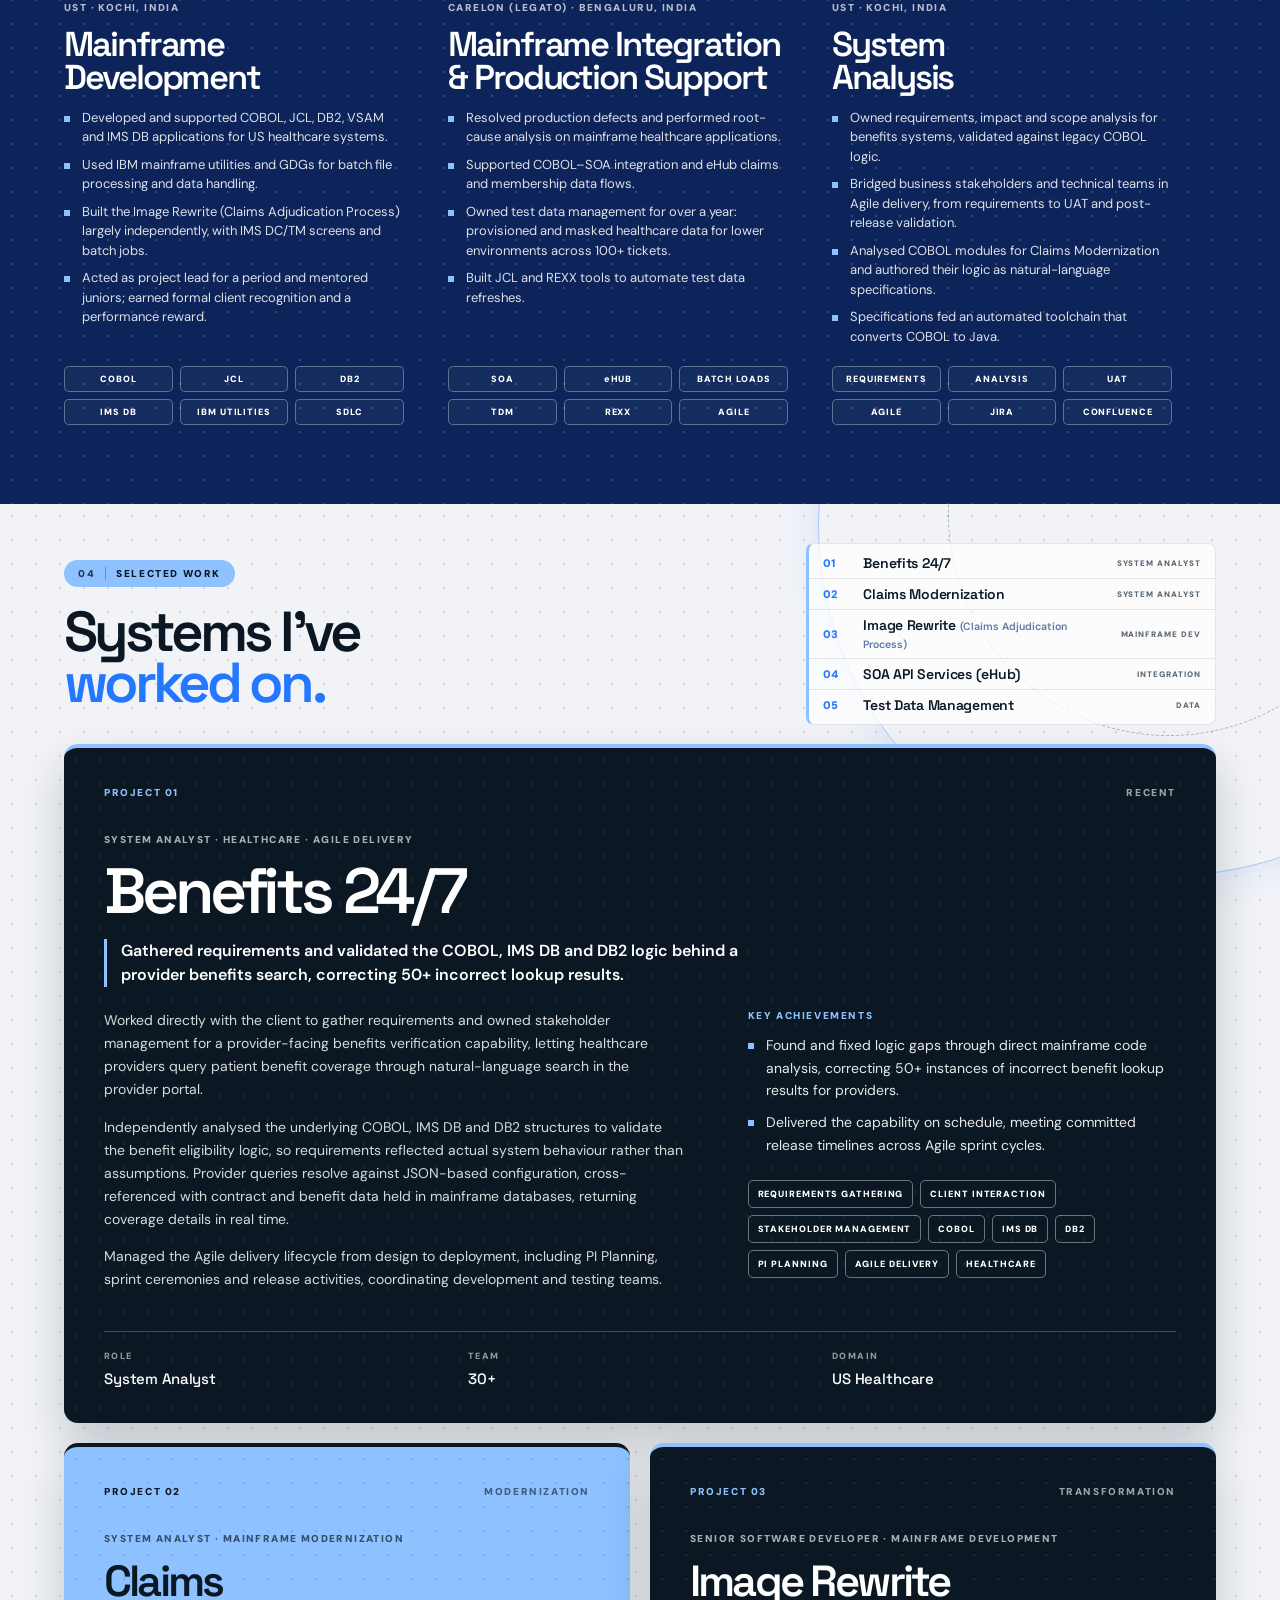
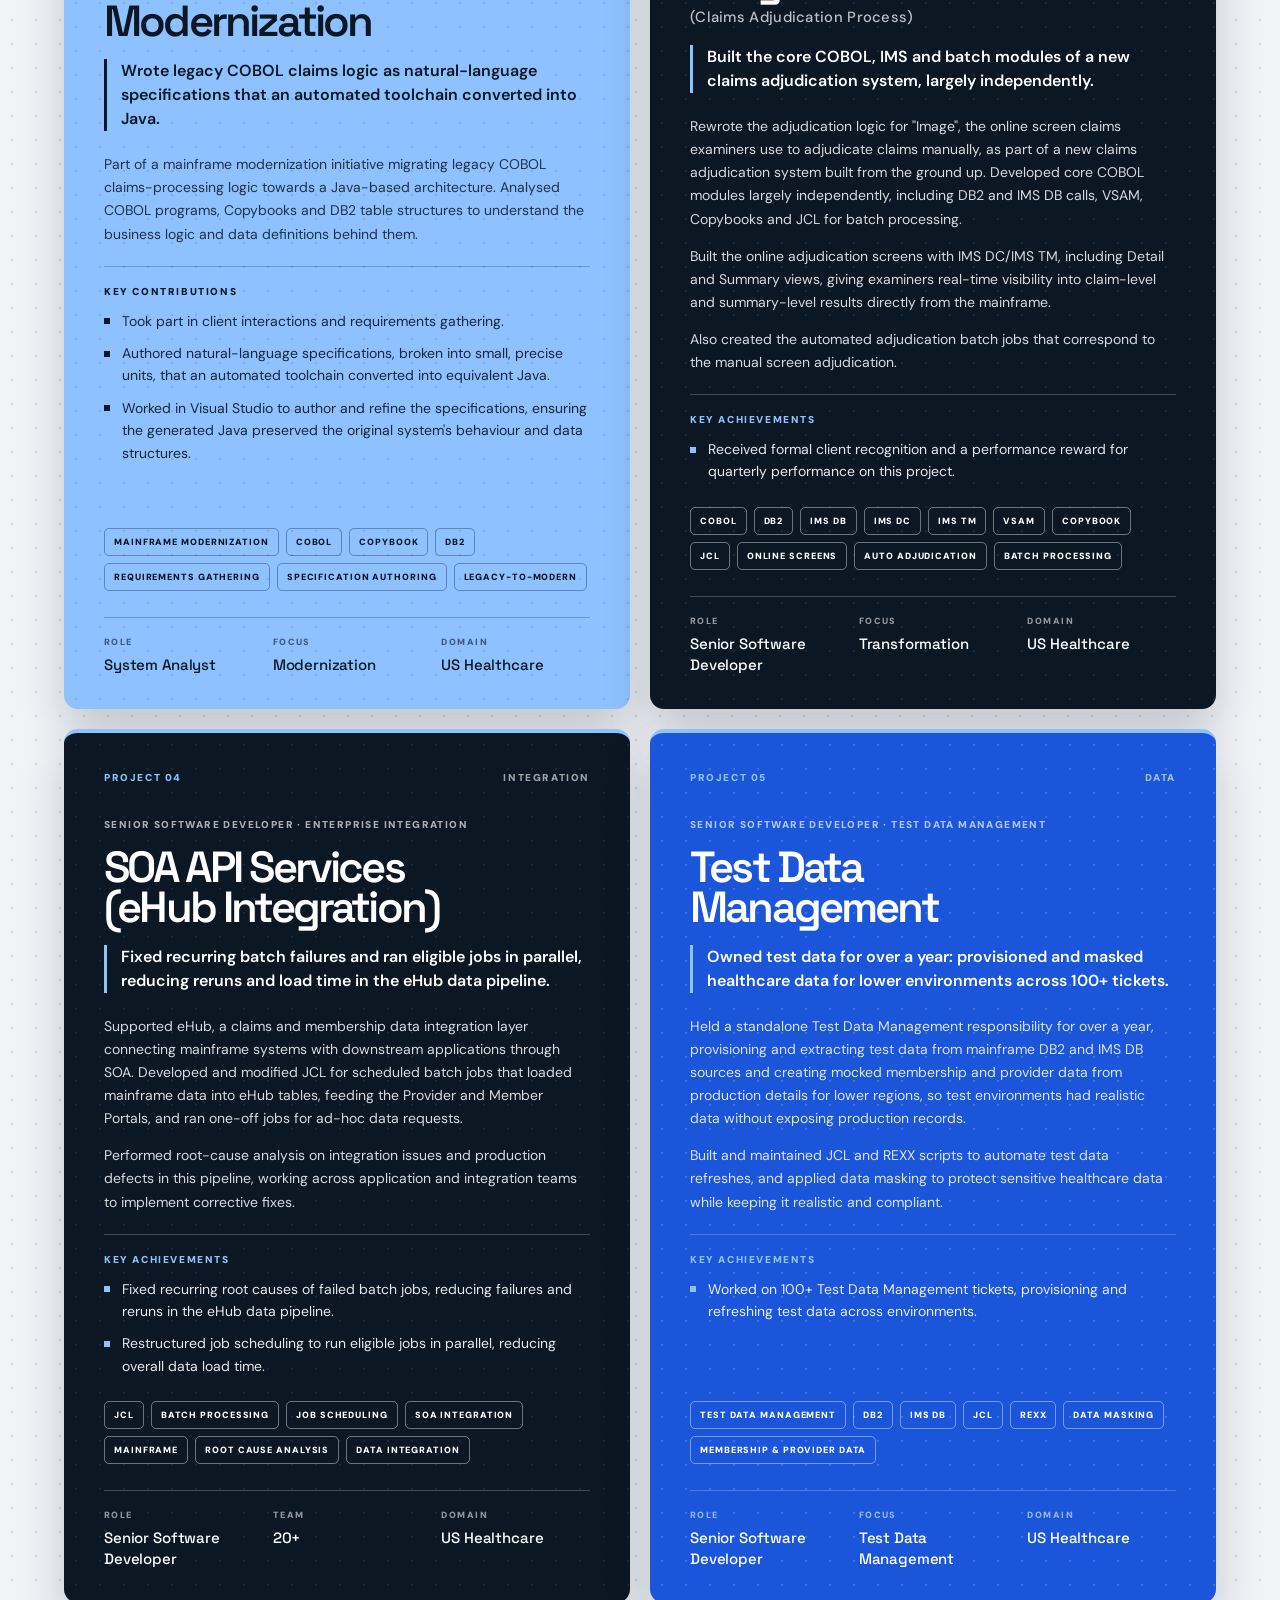
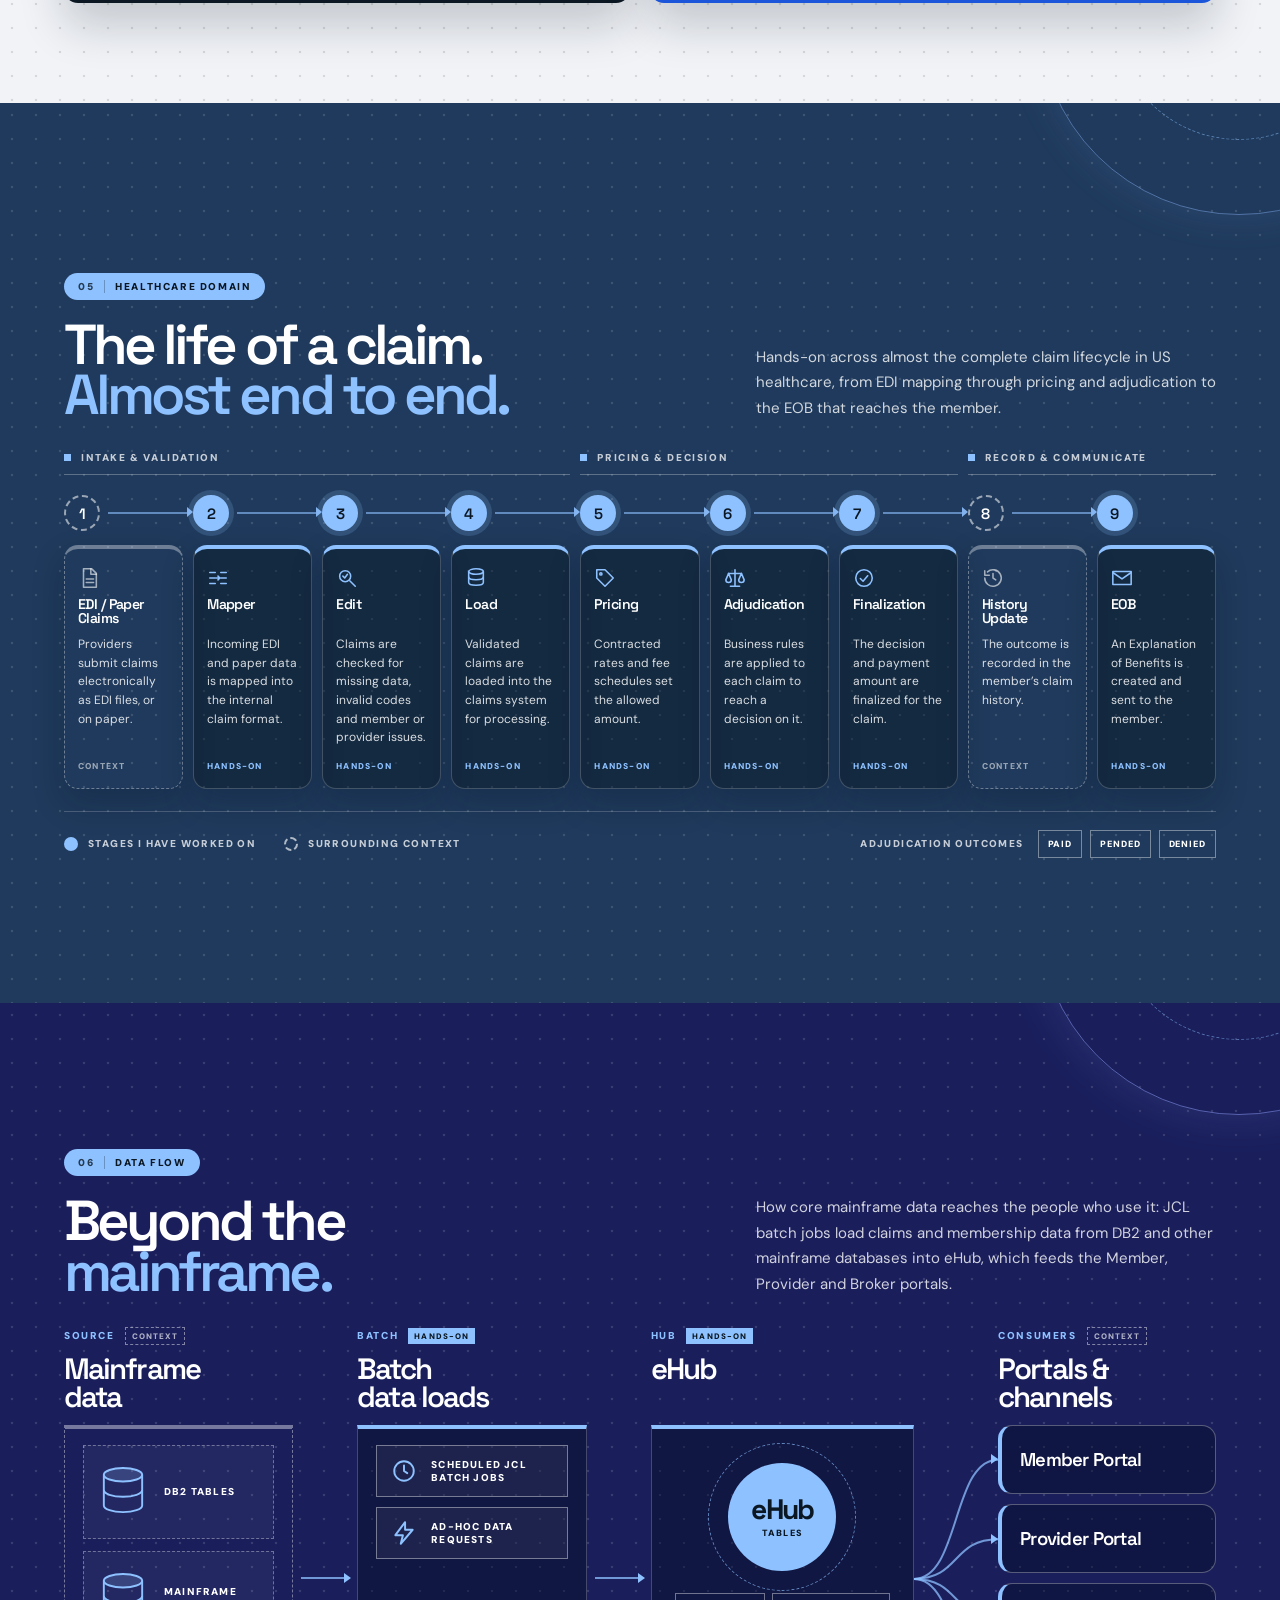
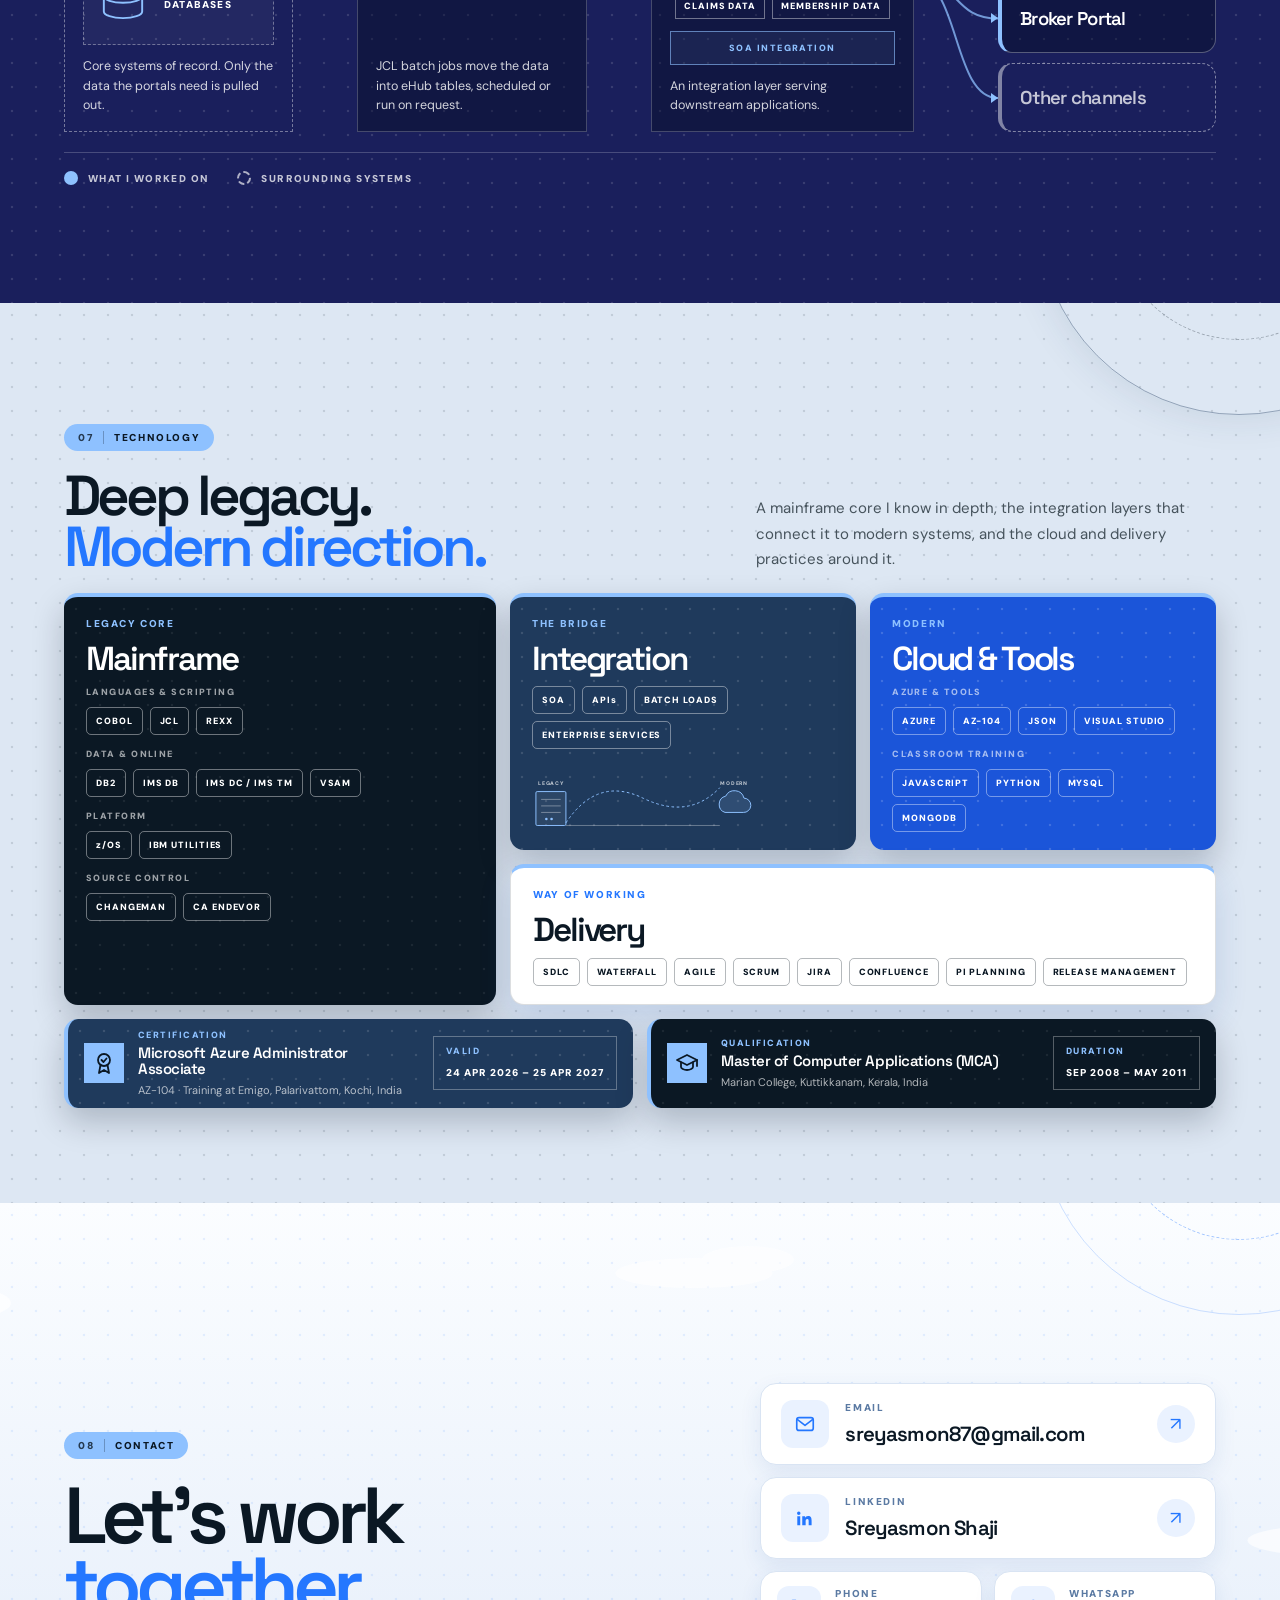
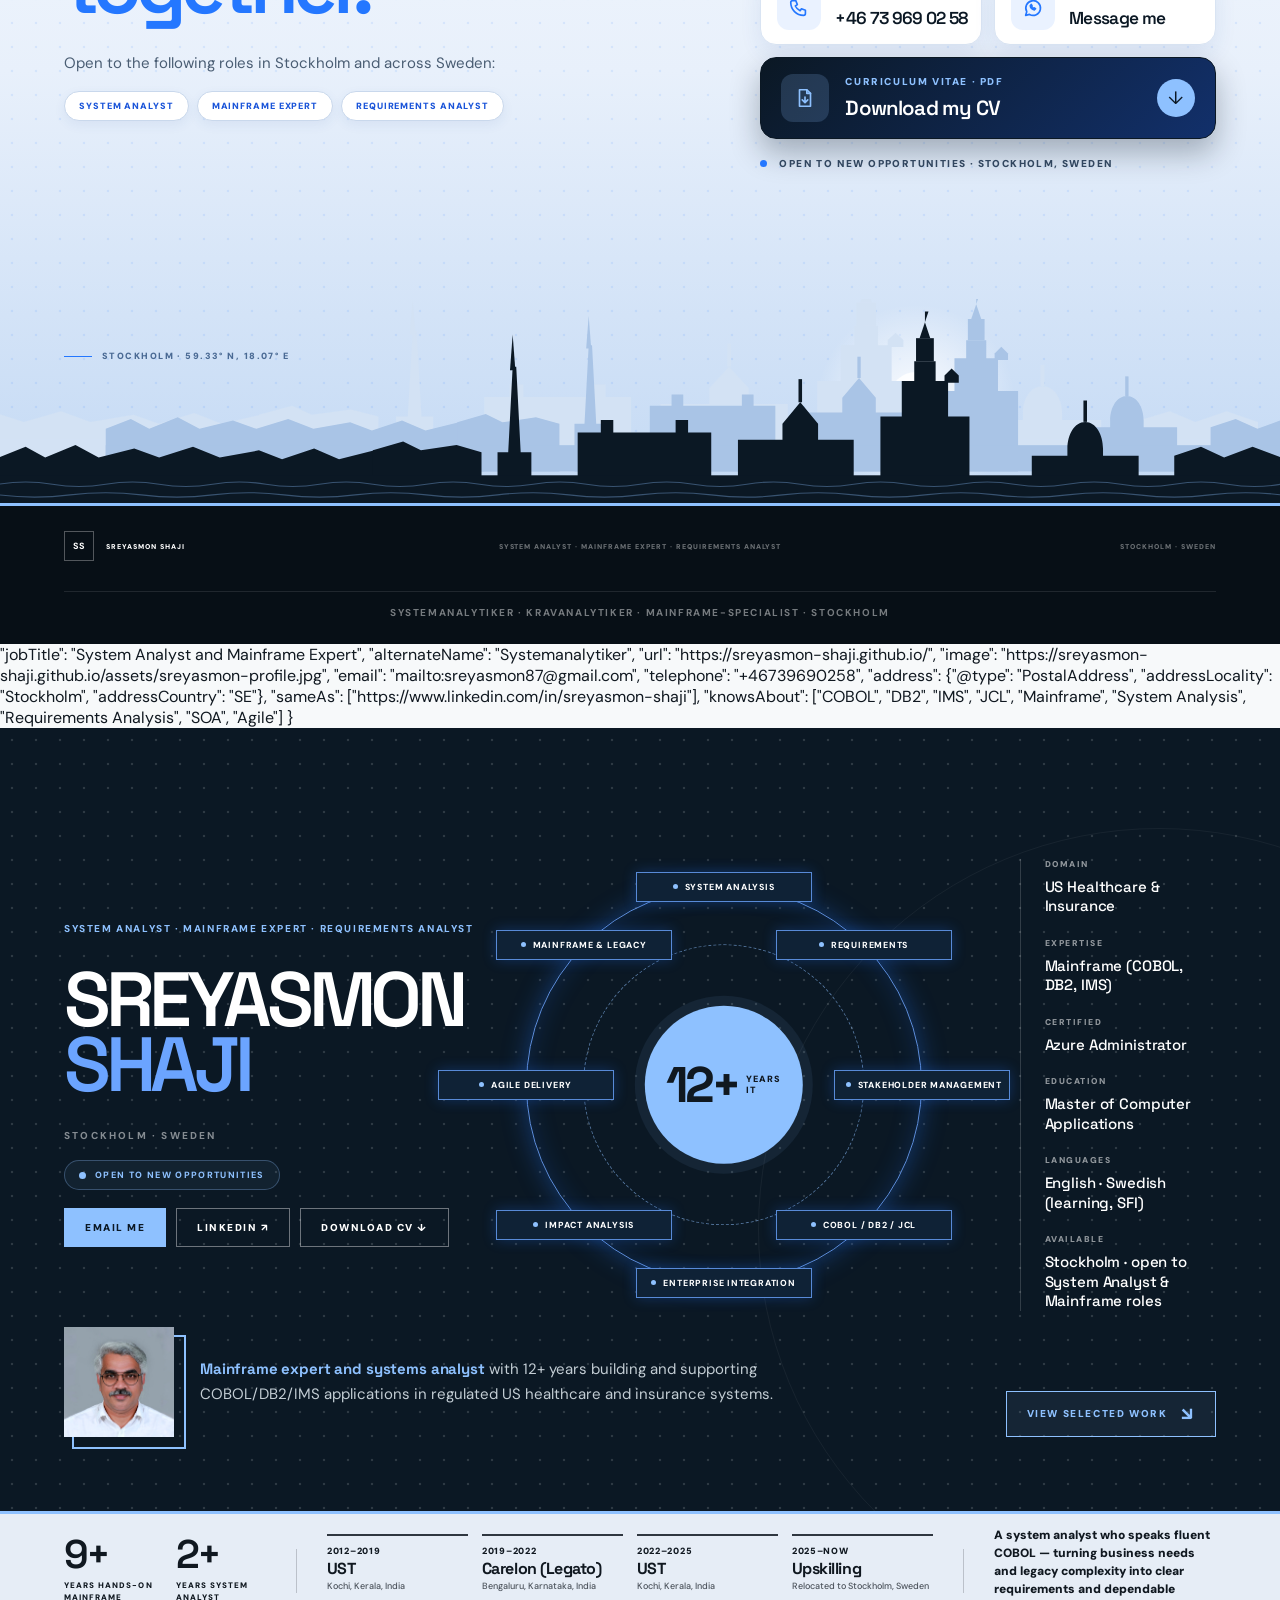
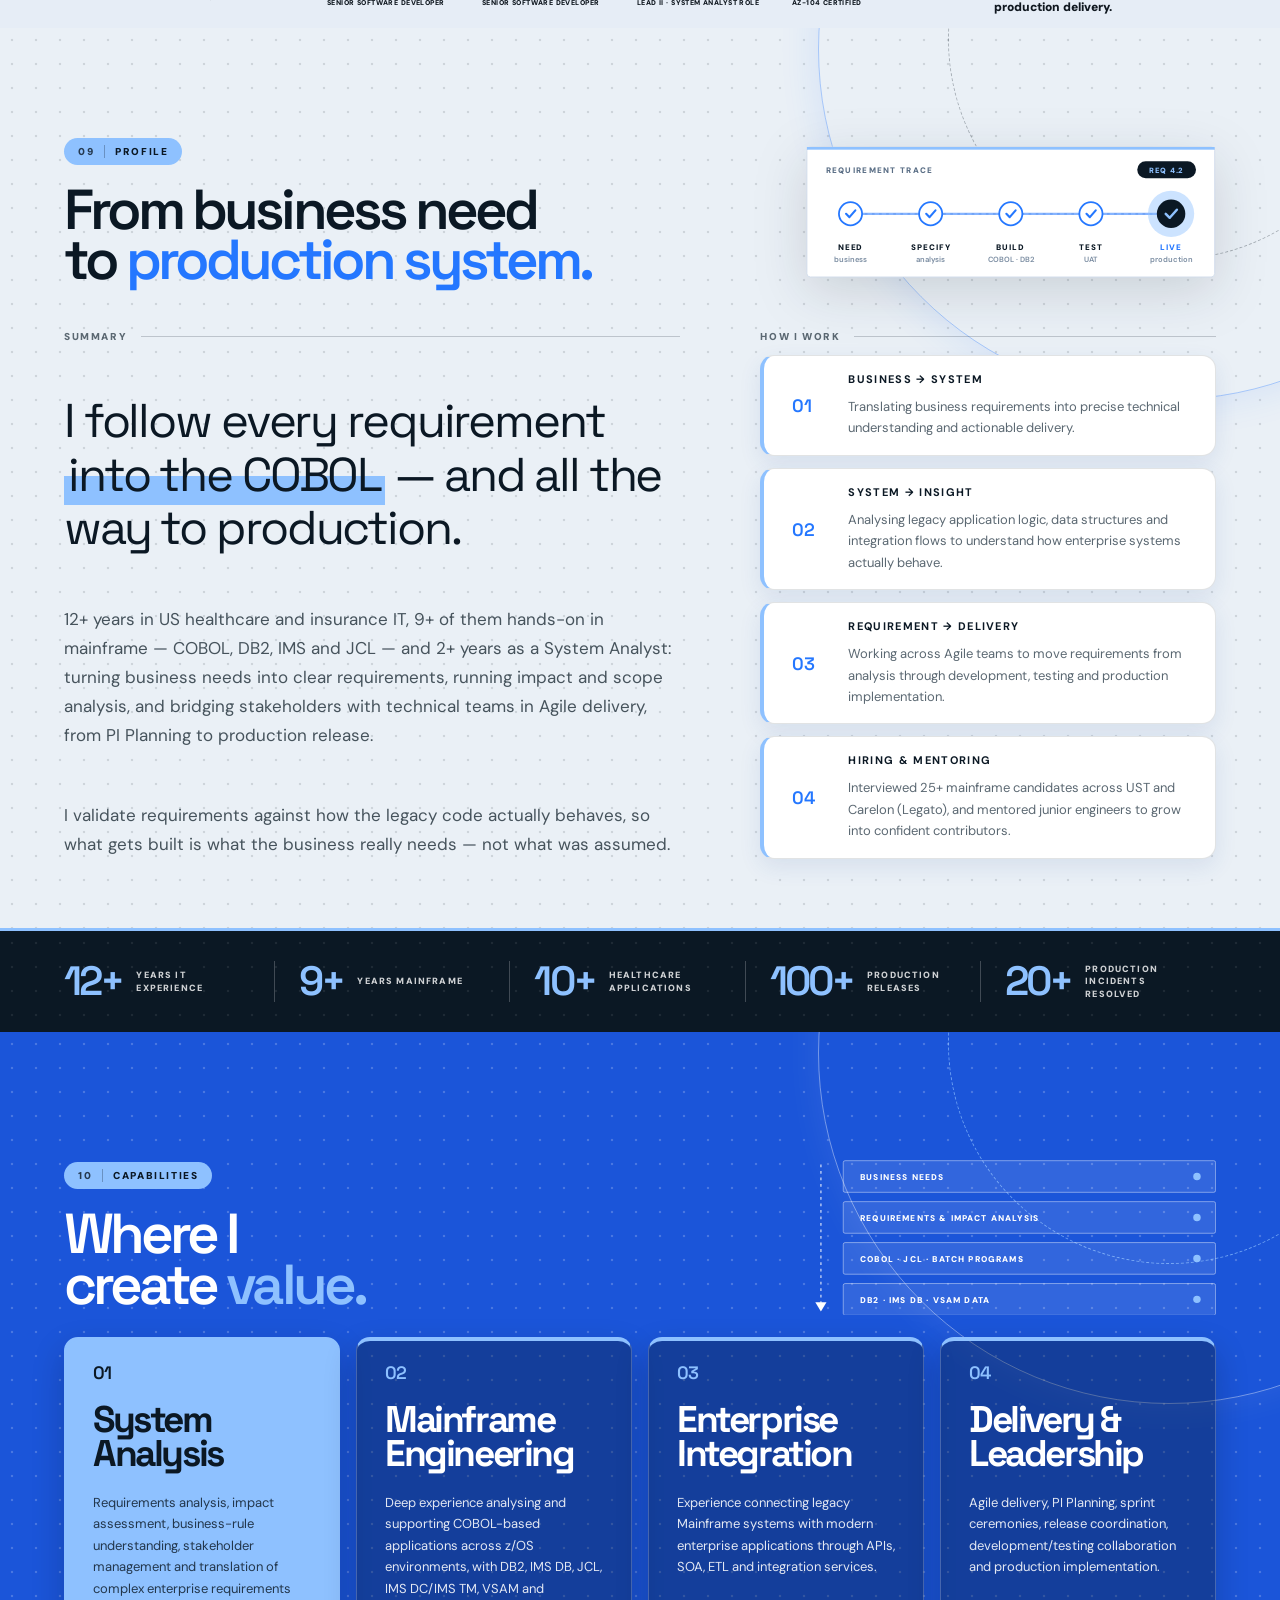
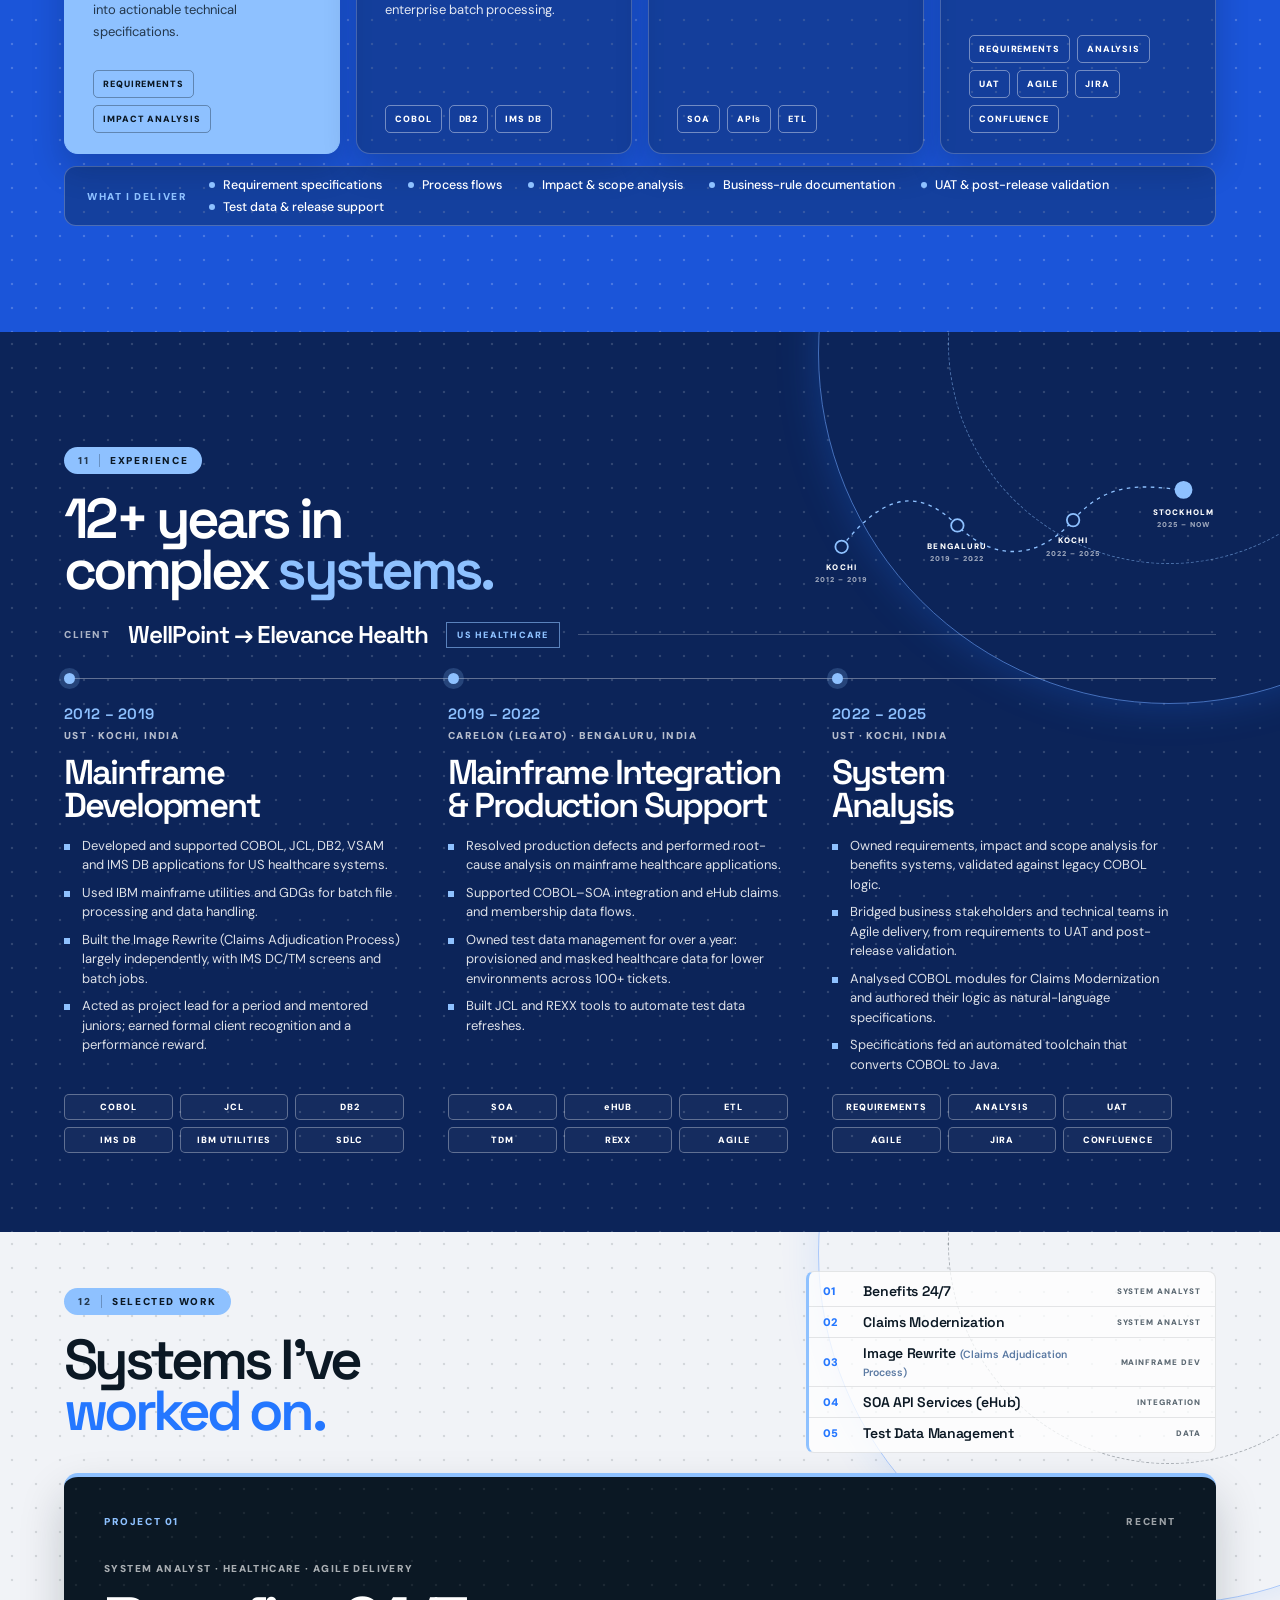
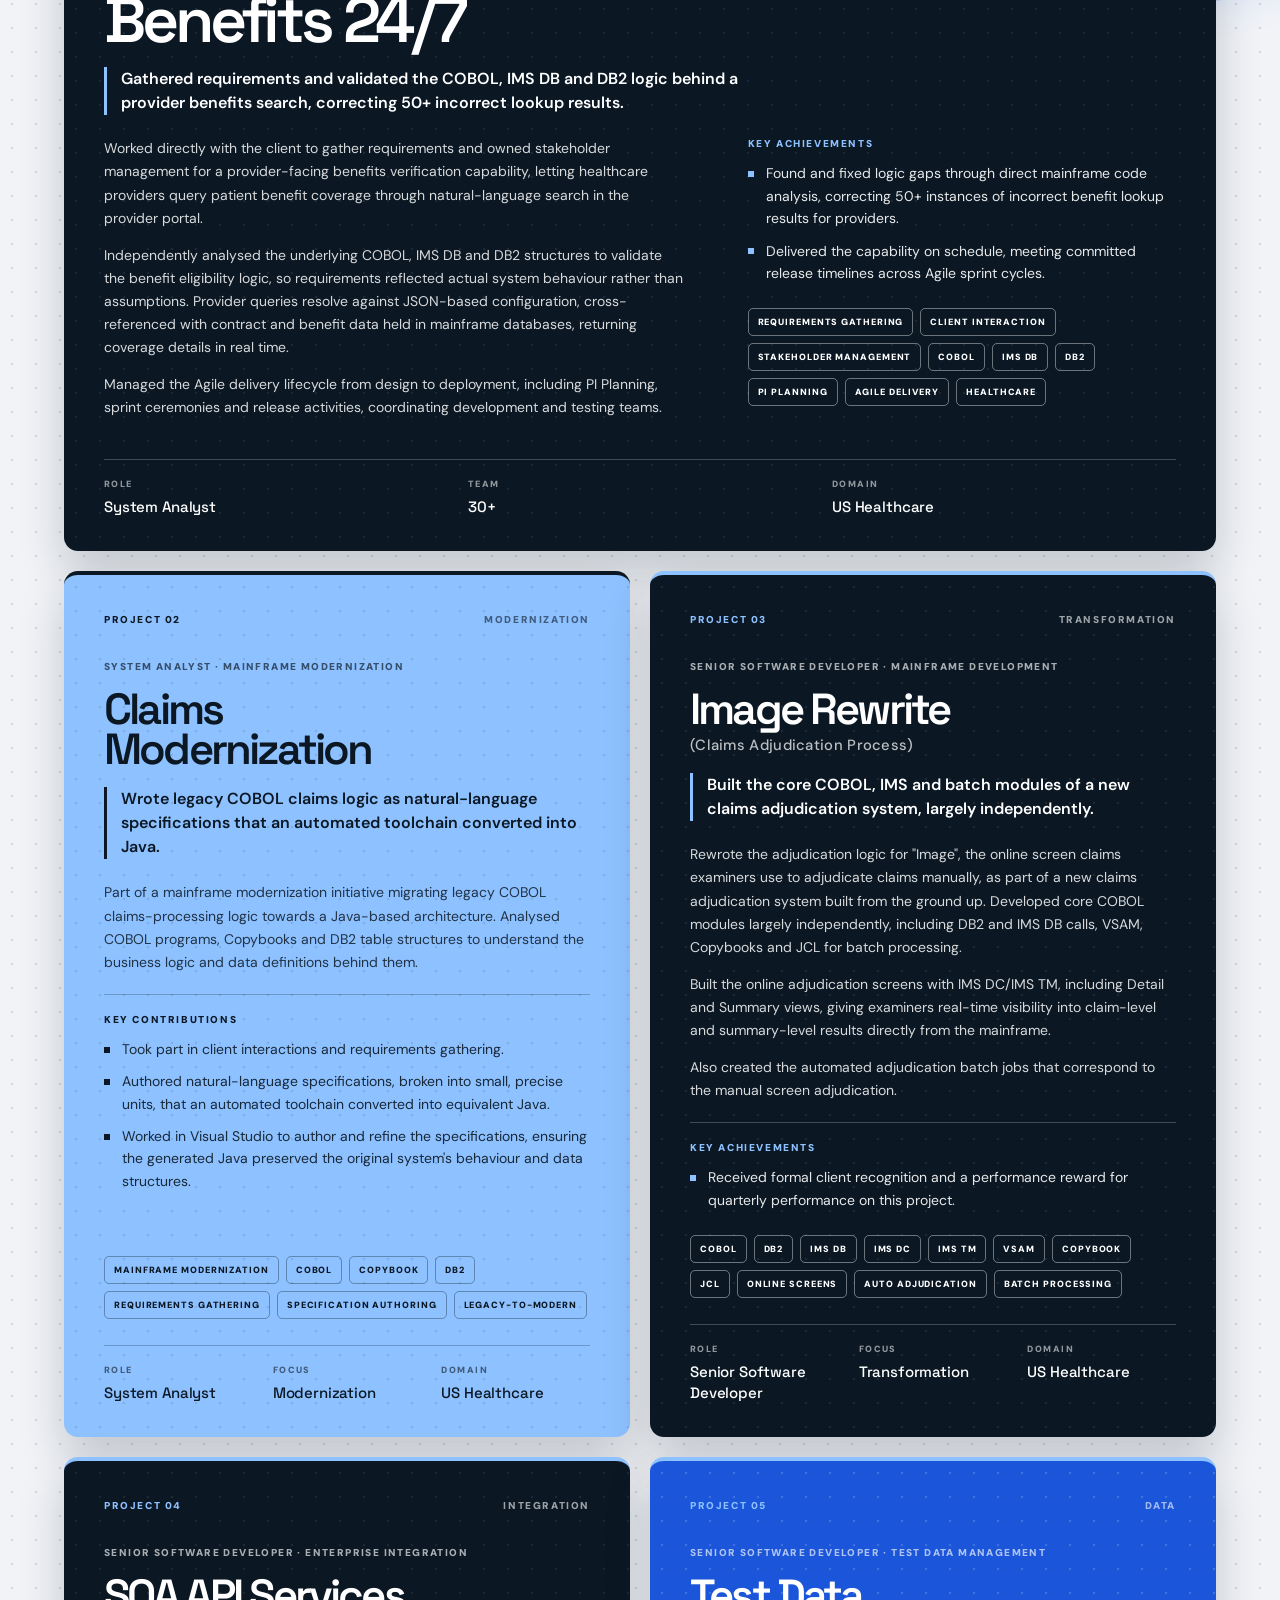
==== commit c8b5d76f: "Update index.html" ====
--- a/index.html
+++ b/index.html
@@ -50,7 +50,7 @@
     <link rel="preconnect" href="https://fonts.gstatic.com" crossorigin>
     <link href="https://fonts.googleapis.com/css2?family=DM+Sans:wght@400;500;600;700&family=Space+Grotesk:wght@400;500;600;700&display=swap" rel="stylesheet">
 
-    <link rel="stylesheet" href="style.css?v=20261055">
+    <link rel="stylesheet" href="style.css?v=20261056">
 </head>
 
 <body>
@@ -482,13 +482,13 @@
                         <h3>Enterprise<br>Integration</h3>
                         <p>
                             Experience connecting legacy Mainframe systems with
-                            modern enterprise applications through APIs, SOA, ETL
-                            and integration services.
+                            modern enterprise applications through APIs, SOA, batch
+                            data loads and integration services.
                         </p>
                         <div class="card-tags">
                             <span>SOA</span>
                             <span>APIs</span>
-                            <span>ETL</span>
+                            <span>BATCH LOADS</span>
                         </div>
                     </article>
 
@@ -603,7 +603,7 @@
                         <div class="exp-tags">
                             <span>SOA</span>
                             <span>eHUB</span>
-                            <span>ETL</span>
+                            <span>BATCH LOADS</span>
                             <span>TDM</span>
                             <span>REXX</span>
                             <span>AGILE</span>
@@ -1135,7 +1135,7 @@
                     </div>
 
                     <p>
-                        How core mainframe data reaches the people who use it: ETL and
+                        How core mainframe data reaches the people who use it: JCL
                         batch jobs load claims and membership data from DB2 and
                         other mainframe databases into eHub, which feeds the
                         Member, Provider and Broker portals.
@@ -1168,15 +1168,11 @@
 
                     <!-- 2 LOAD -->
                     <div class="flow-title fc3">
-                        <span class="flow-kicker">ETL</span><span class="flow-mark flow-mark-hands">HANDS-ON</span>
-                        <h3>ETL &amp;<br>batch loads</h3>
+                        <span class="flow-kicker">BATCH</span><span class="flow-mark flow-mark-hands">HANDS-ON</span>
+                        <h3>Batch<br>data loads</h3>
                     </div>
 
                     <div class="flow-body flow-hands fc3">
-                        <div class="flow-etl" aria-label="Extract, transform, load">
-                            <span>E</span><i></i><span>T</span><i></i><span>L</span>
-                        </div>
-                        <div class="flow-etl-cap">EXTRACT · TRANSFORM · LOAD</div>
                         <div class="flow-jobs">
                             <div class="flow-job">
                                 <svg class="flow-ico" viewBox="0 0 24 24" aria-hidden="true"><circle cx="12" cy="12" r="9"/><path d="M12 7v5l3 2"/></svg>
@@ -1187,7 +1183,7 @@
                                 <span>AD-HOC DATA REQUESTS</span>
                             </div>
                         </div>
-                        <p>ETL moves the data into eHub tables through JCL batch jobs, scheduled or run on request.</p>
+                        <p>JCL batch jobs move the data into eHub tables, scheduled or run on request.</p>
                     </div>
 
                     <div class="flow-link fc4"></div>
@@ -1321,7 +1317,7 @@
                             <div class="tech-chips">
                                     <span>SOA</span>
                                     <span>APIs</span>
-                                    <span>ETL</span>
+                                    <span>BATCH LOADS</span>
                                     <span>ENTERPRISE SERVICES</span>
                             </div>
                     
@@ -1619,4 +1615,1589 @@
     </script>
 
 </body>
+</html>      "jobTitle": "System Analyst and Mainframe Expert",
+      "alternateName": "Systemanalytiker",
+      "url": "https://sreyasmon-shaji.github.io/",
+      "image": "https://sreyasmon-shaji.github.io/assets/sreyasmon-profile.jpg",
+      "email": "mailto:sreyasmon87@gmail.com",
+      "telephone": "+46739690258",
+      "address": {"@type": "PostalAddress", "addressLocality": "Stockholm", "addressCountry": "SE"},
+      "sameAs": ["https://www.linkedin.com/in/sreyasmon-shaji"],
+      "knowsAbout": ["COBOL", "DB2", "IMS", "JCL", "Mainframe", "System Analysis", "Requirements Analysis", "SOA", "Agile"]
+    }
+    </script>
+
+    <link rel="preconnect" href="https://fonts.googleapis.com">
+    <link rel="preconnect" href="https://fonts.gstatic.com" crossorigin>
+    <link href="https://fonts.googleapis.com/css2?family=DM+Sans:wght@400;500;600;700&family=Space+Grotesk:wght@400;500;600;700&display=swap" rel="stylesheet">
+
+    <link rel="stylesheet" href="style.css?v=20261055">
+</head>
+
+<body>
+
+    <div class="scroll-progress" aria-hidden="true"><i></i></div>
+
+    <nav class="page-rail" aria-label="Page sections">
+        <a href="#top" data-target="top" aria-label="Home"><span>HOME</span></a>
+        <a href="#about" data-target="about" aria-label="About"><span>ABOUT</span></a>
+        <a href="#expertise" data-target="expertise" aria-label="Expertise"><span>EXPERTISE</span></a>
+        <a href="#experience" data-target="experience" aria-label="Experience"><span>EXPERIENCE</span></a>
+        <a href="#projects" data-target="projects" aria-label="Projects"><span>PROJECTS</span></a>
+        <a href="#domain" data-target="domain" aria-label="Domain"><span>DOMAIN</span></a>
+        <a href="#dataflow" data-target="dataflow" aria-label="Data flow"><span>DATA FLOW</span></a>
+        <a href="#technology" data-target="technology" aria-label="Technology"><span>TECHNOLOGY</span></a>
+        <a href="#contact" data-target="contact" aria-label="Contact"><span>CONTACT</span></a>
+    </nav>
+
+    <!-- NAVIGATION -->
+    <header class="site-header">
+        <div class="nav-wrap">
+            <a href="#top" class="brand-mark">SS</a>
+
+            <nav class="main-nav">
+                <a href="#about">ABOUT</a>
+                <a href="#expertise">EXPERTISE</a>
+                <a href="#experience">EXPERIENCE</a>
+                <a href="#projects">PROJECTS</a>
+                <a href="#domain">DOMAIN</a>
+                <a href="#technology">TECHNOLOGY</a>
+                <a href="#contact">CONTACT</a>
+            </nav>
+
+            <button class="menu-toggle" type="button" aria-label="Open menu" aria-expanded="false"><span></span><span></span><span></span></button>
+        </div>
+    </header>
+
+
+    <main id="top">
+
+        <!-- HERO + POSITIONING: sized to fit the first viewport -->
+        <div class="above-fold">
+
+        <!-- HERO -->
+        <section class="hero">
+            <div class="hero-grid">
+
+                <div class="hero-copy">
+                    <div class="eyebrow">
+                        SYSTEM ANALYST · MAINFRAME EXPERT · REQUIREMENTS ANALYST
+                    </div>
+
+                    <h1>
+                        SREYASMON<br>
+                        <span>SHAJI</span>
+                    </h1>
+
+                    <div class="hero-location">
+                        STOCKHOLM · SWEDEN
+                    </div>
+
+                    <div class="status-badge">
+                        <span class="status-dot"></span>
+                        OPEN TO NEW OPPORTUNITIES
+                    </div>
+
+                    <div class="hero-cta">
+                        <a href="mailto:sreyasmon87@gmail.com" class="cta-btn cta-primary">EMAIL ME</a>
+                        <a href="https://www.linkedin.com/in/sreyasmon-shaji"
+                           target="_blank"
+                           rel="noopener noreferrer"
+                           class="cta-btn cta-secondary">LINKEDIN ↗</a>
+                        <a href="assets/Sreyasmon-Shaji-CV-System-Analyst-Mainframe.pdf"
+                           target="_blank"
+                           rel="noopener"
+                           class="cta-btn cta-secondary">DOWNLOAD CV ↓</a>
+                    </div>
+                </div>
+
+
+                <div class="hero-visual">
+
+                    <div class="hero-orbit">
+                        <div class="orbit-ring orbit-ring-one"></div>
+                        <div class="orbit-ring orbit-ring-two"></div>
+
+                        <div class="orbit-core">
+                            <strong>12+</strong>
+                            <span>YEARS<br>IT</span>
+                        </div>
+
+                        <span class="orbit-label label-one">SYSTEM ANALYSIS</span>
+                        <span class="orbit-label label-two">REQUIREMENTS</span>
+                        <span class="orbit-label label-three">STAKEHOLDER MANAGEMENT</span>
+                        <span class="orbit-label label-four">COBOL / DB2 / JCL</span>
+                        <span class="orbit-label label-five">ENTERPRISE INTEGRATION</span>
+                        <span class="orbit-label label-six">IMPACT ANALYSIS</span>
+                        <span class="orbit-label label-seven">AGILE DELIVERY</span>
+                        <span class="orbit-label label-eight">MAINFRAME &amp; LEGACY</span>
+                    </div>
+
+                    <aside class="hero-facts" aria-label="Profile at a glance">
+                        <div class="fact">
+                            <span>DOMAIN</span>
+                            <strong>US Healthcare &amp; Insurance</strong>
+                        </div>
+
+                        <div class="fact">
+                            <span>EXPERTISE</span>
+                            <strong>Mainframe (COBOL, DB2, IMS)</strong>
+                        </div>
+
+                        <div class="fact">
+                            <span>CERTIFIED</span>
+                            <strong>Azure Administrator</strong>
+                        </div>
+
+                        <div class="fact">
+                            <span>EDUCATION</span>
+                            <strong>Master of Computer Applications</strong>
+                        </div>
+
+                        <div class="fact">
+                            <span>LANGUAGES</span>
+                            <strong>English · Swedish (learning, SFI)</strong>
+                        </div>
+
+                        <div class="fact">
+                            <span>AVAILABLE</span>
+                            <strong>Stockholm · open to System Analyst &amp; Mainframe roles</strong>
+                        </div>
+                    </aside>
+
+                </div>
+
+            </div>
+
+            <div class="hero-bottom">
+                <div class="hero-bottom-left">
+                    <div class="hero-photo-frame">
+                        <img src="assets/sreyasmon-profile.jpg"
+                             alt="Sreyasmon Shaji"
+                             class="hero-photo">
+                    </div>
+
+                    <p>
+                        <strong>Mainframe expert and systems analyst</strong> with 12+ years building and
+                        supporting COBOL/DB2/IMS applications in regulated US healthcare
+                        and insurance systems.
+                    </p>
+                </div>
+
+                <a href="#projects" class="hero-link">
+                    VIEW SELECTED WORK
+                    <span>↘</span>
+                </a>
+            </div>
+        </section>
+
+
+        <!-- POSITIONING STRIP -->
+        <section class="positioning-strip">
+            <div class="positioning-item">
+                <div class="stat">
+                    <span>9+</span>
+                    <small>YEARS HANDS-ON MAINFRAME</small>
+                </div>
+
+                <div class="stat">
+                    <span>2+</span>
+                    <small>YEARS SYSTEM ANALYST</small>
+                </div>
+            </div>
+
+            <div class="positioning-divider"></div>
+
+            <div class="career-timeline" aria-label="Career timeline">
+                <div class="career-item">
+                    <span class="career-years">2012–2019</span>
+                    <strong class="career-company">UST</strong>
+                    <span class="career-place">Kochi, Kerala, India</span>
+                    <span class="career-role">Senior Software Developer</span>
+                </div>
+
+                <div class="career-item">
+                    <span class="career-years">2019–2022</span>
+                    <strong class="career-company">Carelon (Legato)</strong>
+                    <span class="career-place">Bengaluru, Karnataka, India</span>
+                    <span class="career-role">Senior Software Developer</span>
+                </div>
+
+                <div class="career-item">
+                    <span class="career-years">2022–2025</span>
+                    <strong class="career-company">UST</strong>
+                    <span class="career-place">Kochi, Kerala, India</span>
+                    <span class="career-role">Lead II · System Analyst role</span>
+                </div>
+
+                <div class="career-item career-now">
+                    <span class="career-years">2025–NOW</span>
+                    <strong class="career-company">Upskilling</strong>
+                    <span class="career-place">Relocated to Stockholm, Sweden</span>
+                    <span class="career-role">AZ-104 Certified</span>
+                </div>
+            </div>
+
+            <div class="positioning-divider"></div>
+
+            <div class="positioning-statement">
+                A system analyst who speaks fluent COBOL — turning business
+                needs and legacy complexity into clear requirements and
+                dependable production delivery.
+            </div>
+        </section>
+
+        </div>
+
+
+        <!-- ABOUT -->
+        <section class="about-section" id="about">
+
+            <div class="about-inner">
+
+                <div class="about-head">
+                    <div class="about-eyebrow">PROFILE</div>
+
+                    <h2>
+                        From business need<br>
+                        to <em>production system.</em>
+                    </h2>
+
+                    <svg class="head-art art-trace" viewBox="0 0 460 148" aria-hidden="true">
+                        <rect class="tr-card" x="1" y="1" width="458" height="146" rx="4"/>
+                        <rect class="tr-top" x="1" y="1" width="458" height="3"/>
+                        <text class="tr-k" x="22" y="30">REQUIREMENT TRACE</text>
+                        <rect class="tr-pill" x="372" y="17" width="66" height="19" rx="9.5"/>
+                        <text class="tr-pt" x="405" y="30" text-anchor="middle">REQ 4.2</text>
+                        <line class="tr-base" x1="50" y1="76" x2="410" y2="76"/>
+                        <line class="tr-prog" x1="50" y1="76" x2="410" y2="76"/>
+                        <circle class="tr-node" cx="50" cy="76" r="13"/><path class="tr-tick" d="M45 76 l3.8 3.8 l6.6 -7.6"/><text class="tr-l" x="50" y="117" text-anchor="middle">NEED</text><text class="tr-s" x="50" y="130" text-anchor="middle">business</text><circle class="tr-node" cx="140" cy="76" r="13"/><path class="tr-tick" d="M135 76 l3.8 3.8 l6.6 -7.6"/><text class="tr-l" x="140" y="117" text-anchor="middle">SPECIFY</text><text class="tr-s" x="140" y="130" text-anchor="middle">analysis</text><circle class="tr-node" cx="230" cy="76" r="13"/><path class="tr-tick" d="M225 76 l3.8 3.8 l6.6 -7.6"/><text class="tr-l" x="230" y="117" text-anchor="middle">BUILD</text><text class="tr-s" x="230" y="130" text-anchor="middle">COBOL · DB2</text><circle class="tr-node" cx="320" cy="76" r="13"/><path class="tr-tick" d="M315 76 l3.8 3.8 l6.6 -7.6"/><text class="tr-l" x="320" y="117" text-anchor="middle">TEST</text><text class="tr-s" x="320" y="130" text-anchor="middle">UAT</text><circle class="tr-glow" cx="410" cy="76" r="26"/><circle class="tr-end" cx="410" cy="76" r="16"/><path class="tr-tick-end" d="M404 76 l4.5 4.5 l8 -9"/><text class="tr-l tr-lend" x="410" y="117" text-anchor="middle">LIVE</text><text class="tr-s" x="410" y="130" text-anchor="middle">production</text>
+                    </svg>
+                </div>
+
+                <div class="about-grid">
+
+                    <div class="about-intro">
+
+                        <div class="about-label">SUMMARY</div>
+
+                        <p class="large-copy">
+                            I follow every requirement <span class="hl">into the COBOL</span>
+                            — and all the way to production.
+                        </p>
+
+                        <p>
+                            12+ years in US healthcare and insurance IT, 9+ of them
+                            hands-on in mainframe — COBOL, DB2, IMS and JCL — and 2+ years
+                            as a System Analyst: turning business needs into
+                            clear requirements, running impact and scope analysis, and
+                            bridging stakeholders with technical teams in Agile
+                            delivery, from PI Planning to production release.
+                        </p>
+
+                        <p>
+                            I validate requirements against how the legacy code
+                            actually behaves, so what gets built is what the business
+                            really needs — not what was assumed.
+                        </p>
+
+                    </div>
+
+                    <div class="about-focus">
+
+                        <div class="about-label">HOW I WORK</div>
+
+                        <div class="focus-item">
+                            <span>01</span>
+                            <div>
+                                <strong>BUSINESS → SYSTEM</strong>
+                                <p>
+                                    Translating business requirements into precise
+                                    technical understanding and actionable delivery.
+                                </p>
+                            </div>
+                        </div>
+
+                        <div class="focus-item">
+                            <span>02</span>
+                            <div>
+                                <strong>SYSTEM → INSIGHT</strong>
+                                <p>
+                                    Analysing legacy application logic, data structures
+                                    and integration flows to understand how enterprise
+                                    systems actually behave.
+                                </p>
+                            </div>
+                        </div>
+
+                        <div class="focus-item">
+                            <span>03</span>
+                            <div>
+                                <strong>REQUIREMENT → DELIVERY</strong>
+                                <p>
+                                    Working across Agile teams to move requirements
+                                    from analysis through development, testing and
+                                    production implementation.
+                                </p>
+                            </div>
+                        </div>
+
+                        <div class="focus-item">
+                            <span>04</span>
+                            <div>
+                                <strong>HIRING &amp; MENTORING</strong>
+                                <p>
+                                    Interviewed 25+ mainframe candidates across UST and
+                                    Carelon (Legato), and mentored junior engineers to
+                                    grow into confident contributors.
+                                </p>
+                            </div>
+                        </div>
+
+                    </div>
+                </div>
+
+            </div>
+        </section>
+
+
+        <!-- NUMBERS -->
+        <section class="numbers-section">
+
+            <div class="number-block">
+                <strong>12+</strong>
+                <span>YEARS IT EXPERIENCE</span>
+            </div>
+
+            <div class="number-block">
+                <strong>9+</strong>
+                <span>YEARS MAINFRAME</span>
+            </div>
+
+            <div class="number-block">
+                <strong>10+</strong>
+                <span>HEALTHCARE APPLICATIONS</span>
+            </div>
+
+            <div class="number-block">
+                <strong>100+</strong>
+                <span>PRODUCTION RELEASES</span>
+            </div>
+
+            <div class="number-block">
+                <strong>20+</strong>
+                <span>PRODUCTION INCIDENTS RESOLVED</span>
+            </div>
+
+        </section>
+
+
+        <!-- EXPERTISE -->
+        <section class="expertise-section" id="expertise">
+
+            <div class="expertise-inner">
+
+                <div class="expertise-head">
+                    <div class="about-eyebrow">CAPABILITIES</div>
+
+                    <h2>
+                        Where I<br>
+                        create <em>value.</em>
+                    </h2>
+
+                    <svg class="head-art art-stack" viewBox="0 0 440 168" aria-hidden="true">
+                        <path class="st-line" d="M16 6v156"/>
+                        <path class="st-fill" d="M10 154l6 10 6-10z"/>
+                        <g class="st-bars">
+                            <rect x="40" y="2" width="400" height="34" rx="2"/>
+                            <rect x="40" y="46" width="400" height="34" rx="2"/>
+                            <rect x="40" y="90" width="400" height="34" rx="2"/>
+                            <rect x="40" y="134" width="400" height="34" rx="2"/>
+                        </g>
+                        <g class="st-text">
+                            <text x="58" y="23">BUSINESS NEEDS</text>
+                            <text x="58" y="67">REQUIREMENTS &amp; IMPACT ANALYSIS</text>
+                            <text x="58" y="111">COBOL · JCL · BATCH PROGRAMS</text>
+                            <text x="58" y="155">DB2 · IMS DB · VSAM DATA</text>
+                        </g>
+                        <g class="st-dots">
+                            <circle cx="420" cy="19" r="4"/><circle cx="420" cy="63" r="4"/><circle cx="420" cy="107" r="4"/><circle cx="420" cy="151" r="4"/>
+                        </g>
+                    </svg>
+                </div>
+
+                <div class="expertise-grid">
+
+                    <article class="expertise-card expertise-primary">
+                        <div class="card-number">01</div>
+                        <h3>System<br>Analysis</h3>
+                        <p>
+                            Requirements analysis, impact assessment, business-rule
+                            understanding, stakeholder management and translation of
+                            complex enterprise requirements into actionable technical
+                            specifications.
+                        </p>
+                        <div class="card-tags">
+                            <span>REQUIREMENTS</span>
+                            <span>IMPACT ANALYSIS</span>
+                        </div>
+                    </article>
+
+                    <article class="expertise-card">
+                        <div class="card-number">02</div>
+                        <h3>Mainframe<br>Engineering</h3>
+                        <p>
+                            Deep experience analysing and supporting COBOL-based
+                            applications across z/OS environments, with DB2, IMS DB,
+                            JCL, IMS DC/IMS TM, VSAM and enterprise batch processing.
+                        </p>
+                        <div class="card-tags">
+                            <span>COBOL</span>
+                            <span>DB2</span>
+                            <span>IMS DB</span>
+                        </div>
+                    </article>
+
+                    <article class="expertise-card">
+                        <div class="card-number">03</div>
+                        <h3>Enterprise<br>Integration</h3>
+                        <p>
+                            Experience connecting legacy Mainframe systems with
+                            modern enterprise applications through APIs, SOA, ETL
+                            and integration services.
+                        </p>
+                        <div class="card-tags">
+                            <span>SOA</span>
+                            <span>APIs</span>
+                            <span>ETL</span>
+                        </div>
+                    </article>
+
+                    <article class="expertise-card">
+                        <div class="card-number">04</div>
+                        <h3>Delivery &amp;<br>Leadership</h3>
+                        <p>
+                            Agile delivery, PI Planning, sprint ceremonies, release
+                            coordination, development/testing collaboration and
+                            production implementation.
+                        </p>
+                        <div class="card-tags">
+                            <span>REQUIREMENTS</span>
+                            <span>ANALYSIS</span>
+                            <span>UAT</span>
+                            <span>AGILE</span>
+                            <span>JIRA</span>
+                            <span>CONFLUENCE</span>
+                        </div>
+                    </article>
+
+                </div>
+
+                <div class="deliver-strip">
+                    <span class="deliver-label">WHAT I DELIVER</span>
+                    <ul>
+                        <li>Requirement specifications</li>
+                        <li>Process flows</li>
+                        <li>Impact &amp; scope analysis</li>
+                        <li>Business-rule documentation</li>
+                        <li>UAT &amp; post-release validation</li>
+                        <li>Test data &amp; release support</li>
+                    </ul>
+                </div>
+
+            </div>
+        </section>
+
+
+        <!-- EXPERIENCE -->
+        <section class="experience-section" id="experience">
+
+            <div class="experience-inner">
+
+                <div class="experience-head">
+                    <div class="about-eyebrow">EXPERIENCE</div>
+
+                    <h2>
+                        12+ years in<br>
+                        complex <em>systems.</em>
+                    </h2>
+
+                    <svg class="head-art art-route" viewBox="0 0 460 150" aria-hidden="true">
+                        <path class="rt-arc" d="M40 104 C90 40 130 40 170 80 S260 120 300 74 S380 36 424 40"/>
+                        <circle class="rt-node" cx="40" cy="104" r="7"/>
+                        <circle class="rt-node" cx="170" cy="80" r="7"/>
+                        <circle class="rt-node" cx="300" cy="74" r="7"/>
+                        <circle class="rt-node rt-end" cx="424" cy="40" r="9"/>
+                        <g class="rt-text">
+                            <text x="40" y="130" text-anchor="middle">KOCHI</text>
+                            <text x="170" y="106" text-anchor="middle">BENGALURU</text>
+                            <text x="300" y="100" text-anchor="middle">KOCHI</text>
+                            <text x="424" y="68" text-anchor="middle">STOCKHOLM</text>
+                        </g>
+                        <g class="rt-years">
+                            <text x="40" y="144" text-anchor="middle">2012 – 2019</text>
+                            <text x="170" y="120" text-anchor="middle">2019 – 2022</text>
+                            <text x="300" y="114" text-anchor="middle">2022 – 2025</text>
+                            <text x="424" y="82" text-anchor="middle">2025 – NOW</text>
+                        </g>
+                    </svg>
+                </div>
+
+                <div class="exp-client">
+                    <span class="exp-client-label">CLIENT</span>
+                    <strong>WellPoint → Elevance Health</strong>
+                    <em>US HEALTHCARE</em>
+                </div>
+
+                <div class="exp-timeline">
+
+                    <article class="exp-step">
+                        <span class="exp-years">2012 – 2019</span>
+                        <span class="exp-org">UST · KOCHI, INDIA</span>
+                        <h3>Mainframe<br>Development</h3>
+                        <ul>
+                            <li>Developed and supported COBOL, JCL, DB2, VSAM and IMS DB applications for US healthcare systems.</li>
+                            <li>Used IBM mainframe utilities and GDGs for batch file processing and data handling.</li>
+                            <li>Built the Image Rewrite (Claims Adjudication Process) largely independently, with IMS DC/TM screens and batch jobs.</li>
+                            <li>Acted as project lead for a period and mentored juniors; earned formal client recognition and a performance reward.</li>
+                        </ul>
+                        <div class="exp-tags">
+                            <span>COBOL</span>
+                            <span>JCL</span>
+                            <span>DB2</span>
+                            <span>IMS DB</span>
+                            <span>IBM UTILITIES</span>
+                            <span>SDLC</span>
+                        </div>
+                    </article>
+
+                    <article class="exp-step">
+                        <span class="exp-years">2019 – 2022</span>
+                        <span class="exp-org">CARELON (LEGATO) · BENGALURU, INDIA</span>
+                        <h3>Mainframe Integration<br>&amp; Production Support</h3>
+                        <ul>
+                            <li>Resolved production defects and performed root-cause analysis on mainframe healthcare applications.</li>
+                            <li>Supported COBOL–SOA integration and eHub claims and membership data flows.</li>
+                            <li>Owned test data management for over a year: provisioned and masked healthcare data for lower environments across 100+ tickets.</li>
+                            <li>Built JCL and REXX tools to automate test data refreshes.</li>
+                        </ul>
+                        <div class="exp-tags">
+                            <span>SOA</span>
+                            <span>eHUB</span>
+                            <span>ETL</span>
+                            <span>TDM</span>
+                            <span>REXX</span>
+                            <span>AGILE</span>
+                        </div>
+                    </article>
+
+                    <article class="exp-step">
+                        <span class="exp-years">2022 – 2025</span>
+                        <span class="exp-org">UST · KOCHI, INDIA</span>
+                        <h3>System<br>Analysis</h3>
+                        <ul>
+                            <li>Owned requirements, impact and scope analysis for benefits systems, validated against legacy COBOL logic.</li>
+                            <li>Bridged business stakeholders and technical teams in Agile delivery, from requirements to UAT and post-release validation.</li>
+                            <li>Analysed COBOL modules for Claims Modernization and authored their logic as natural-language specifications.</li>
+                            <li>Specifications fed an automated toolchain that converts COBOL to Java.</li>
+                        </ul>
+                        <div class="exp-tags">
+                            <span>REQUIREMENTS</span>
+                            <span>ANALYSIS</span>
+                            <span>UAT</span>
+                            <span>AGILE</span>
+                            <span>JIRA</span>
+                            <span>CONFLUENCE</span>
+                        </div>
+                    </article>
+
+                </div>
+
+            </div>
+        </section>
+
+
+        <!-- PROJECTS -->
+        <section class="projects-section" id="projects">
+
+            <div class="projects-inner">
+
+                <div class="projects-head">
+                    <div class="about-eyebrow">SELECTED WORK</div>
+
+                    <h2>
+                        Systems I've<br>
+                        <em>worked on.</em>
+                    </h2>
+
+                    <ol class="head-art art-index" aria-hidden="true">
+                        <li><b>01</b><span>Benefits 24/7</span><i>SYSTEM ANALYST</i></li>
+                        <li><b>02</b><span>Claims Modernization</span><i>SYSTEM ANALYST</i></li>
+                        <li><b>03</b><span>Image Rewrite <u>(Claims Adjudication Process)</u></span><i>MAINFRAME DEV</i></li>
+                        <li><b>04</b><span>SOA API Services (eHub)</span><i>INTEGRATION</i></li>
+                        <li><b>05</b><span>Test Data Management</span><i>DATA</i></li>
+                    </ol>
+                </div>
+
+                <div class="projects-grid">
+
+                    <!-- PROJECT 01 -->
+                    <article class="project-card project-featured">
+
+                        <div class="project-top">
+                            <span>PROJECT 01</span>
+                            <span>RECENT</span>
+                        </div>
+
+                        <span class="project-kicker">SYSTEM ANALYST · HEALTHCARE · AGILE DELIVERY</span>
+                        <h3>Benefits 24/7</h3>
+                        <p class="project-oneliner">Gathered requirements and validated the COBOL, IMS DB and DB2 logic behind a provider benefits search, correcting 50+ incorrect lookup results.</p>
+
+                        <div class="feature-grid">
+
+                            <div class="feature-text">
+                                <p>
+                                    Worked directly with the client to gather requirements and
+                                    owned stakeholder management for a provider-facing benefits
+                                    verification capability, letting healthcare providers query
+                                    patient benefit coverage through natural-language search in
+                                    the provider portal.
+                                </p>
+
+                                <p>
+                                    Independently analysed the underlying COBOL, IMS DB and DB2
+                                    structures to validate the benefit eligibility logic, so
+                                    requirements reflected actual system behaviour rather than
+                                    assumptions. Provider queries resolve against JSON-based
+                                    configuration, cross-referenced with contract and benefit
+                                    data held in mainframe databases, returning coverage details
+                                    in real time.
+                                </p>
+
+                                <p>
+                                    Managed the Agile delivery lifecycle from design to
+                                    deployment, including PI Planning, sprint ceremonies and
+                                    release activities, coordinating development and testing
+                                    teams.
+                                </p>
+                            </div>
+
+                            <div class="feature-side">
+
+                                <div class="project-achievements">
+                                    <div class="achievement-heading">KEY ACHIEVEMENTS</div>
+                                    <ul>
+                                        <li>Found and fixed logic gaps through direct mainframe code analysis, correcting 50+ instances of incorrect benefit lookup results for providers.</li>
+                                        <li>Delivered the capability on schedule, meeting committed release timelines across Agile sprint cycles.</li>
+                                    </ul>
+                                </div>
+
+                                <div class="project-tags">
+                                    <span>REQUIREMENTS GATHERING</span>
+                                    <span>CLIENT INTERACTION</span>
+                                    <span>STAKEHOLDER MANAGEMENT</span>
+                                    <span>COBOL</span>
+                                    <span>IMS DB</span>
+                                    <span>DB2</span>
+                                    <span>PI PLANNING</span>
+                                    <span>AGILE DELIVERY</span>
+                                    <span>HEALTHCARE</span>
+                                </div>
+
+                            </div>
+                        </div>
+
+                        <div class="project-meta">
+                            <div><span>ROLE</span><strong>System Analyst</strong></div>
+                            <div><span>TEAM</span><strong>30+</strong></div>
+                            <div><span>DOMAIN</span><strong>US Healthcare</strong></div>
+                        </div>
+
+                    </article>
+
+
+                    <!-- PROJECT 02 -->
+                    <article class="project-card project-lime">
+
+                        <div class="project-top">
+                            <span>PROJECT 02</span>
+                            <span>MODERNIZATION</span>
+                        </div>
+
+                        <span class="project-kicker">SYSTEM ANALYST · MAINFRAME MODERNIZATION</span>
+                        <h3>Claims<br>Modernization</h3>
+                        <p class="project-oneliner">Wrote legacy COBOL claims logic as natural-language specifications that an automated toolchain converted into Java.</p>
+
+                        <div class="project-body">
+                            <p>
+                                Part of a mainframe modernization initiative migrating legacy
+                                COBOL claims-processing logic towards a Java-based
+                                architecture. Analysed COBOL programs, Copybooks and DB2 table
+                                structures to understand the business logic and data
+                                definitions behind them.
+                            </p>
+
+                            <div class="project-achievements">
+                                <div class="achievement-heading">KEY CONTRIBUTIONS</div>
+                                <ul>
+                                    <li>Took part in client interactions and requirements gathering.</li>
+                                    <li>Authored natural-language specifications, broken into small, precise units, that an automated toolchain converted into equivalent Java.</li>
+                                    <li>Worked in Visual Studio to author and refine the specifications, ensuring the generated Java preserved the original system's behaviour and data structures.</li>
+                                </ul>
+                            </div>
+                        </div>
+
+                        <div class="project-tags">
+                            <span>MAINFRAME MODERNIZATION</span>
+                            <span>COBOL</span>
+                            <span>COPYBOOK</span>
+                            <span>DB2</span>
+                            <span>REQUIREMENTS GATHERING</span>
+                            <span>SPECIFICATION AUTHORING</span>
+                            <span>LEGACY-TO-MODERN</span>
+                        </div>
+
+                        <div class="project-meta">
+                            <div><span>ROLE</span><strong>System Analyst</strong></div>
+                            <div><span>FOCUS</span><strong>Modernization</strong></div>
+                            <div><span>DOMAIN</span><strong>US Healthcare</strong></div>
+                        </div>
+
+                    </article>
+
+
+                    <!-- PROJECT 03 -->
+                    <article class="project-card">
+
+                        <div class="project-top">
+                            <span>PROJECT 03</span>
+                            <span>TRANSFORMATION</span>
+                        </div>
+
+                        <span class="project-kicker">SENIOR SOFTWARE DEVELOPER · MAINFRAME DEVELOPMENT</span>
+                        <h3>Image Rewrite<span class="h3-sub">(Claims Adjudication Process)</span></h3>
+                        <p class="project-oneliner">Built the core COBOL, IMS and batch modules of a new claims adjudication system, largely independently.</p>
+
+                        <div class="project-body">
+                            <p>
+                                Rewrote the adjudication logic for "Image", the online screen
+                                claims examiners use to adjudicate claims manually, as part of
+                                a new claims adjudication system built from the ground up.
+                                Developed core COBOL modules largely independently, including
+                                DB2 and IMS DB calls, VSAM, Copybooks and JCL for batch
+                                processing.
+                            </p>
+
+                            <p>
+                                Built the online adjudication screens with IMS DC/IMS TM,
+                                including Detail and Summary views, giving examiners real-time
+                                visibility into claim-level and summary-level results directly
+                                from the mainframe.
+                            </p>
+
+                            <p>
+                                Also created the automated adjudication batch jobs that
+                                correspond to the manual screen adjudication.
+                            </p>
+
+                            <div class="project-achievements">
+                                <div class="achievement-heading">KEY ACHIEVEMENTS</div>
+                                <ul>
+                                    <li>Received formal client recognition and a performance reward for quarterly performance on this project.</li>
+                                </ul>
+                            </div>
+                        </div>
+
+                        <div class="project-tags">
+                            <span>COBOL</span>
+                            <span>DB2</span>
+                            <span>IMS DB</span>
+                            <span>IMS DC</span>
+                            <span>IMS TM</span>
+                            <span>VSAM</span>
+                            <span>COPYBOOK</span>
+                            <span>JCL</span>
+                            <span>ONLINE SCREENS</span>
+                            <span>AUTO ADJUDICATION</span>
+                            <span>BATCH PROCESSING</span>
+                        </div>
+
+                        <div class="project-meta">
+                            <div><span>ROLE</span><strong>Senior Software Developer</strong></div>
+                            <div><span>FOCUS</span><strong>Transformation</strong></div>
+                            <div><span>DOMAIN</span><strong>US Healthcare</strong></div>
+                        </div>
+
+                    </article>
+
+
+                    <!-- PROJECT 04 -->
+                    <article class="project-card">
+
+                        <div class="project-top">
+                            <span>PROJECT 04</span>
+                            <span>INTEGRATION</span>
+                        </div>
+
+                        <span class="project-kicker">SENIOR SOFTWARE DEVELOPER · ENTERPRISE INTEGRATION</span>
+                        <h3>SOA API Services<br>(eHub Integration)</h3>
+                        <p class="project-oneliner">Fixed recurring batch failures and ran eligible jobs in parallel, reducing reruns and load time in the eHub data pipeline.</p>
+
+                        <div class="project-body">
+                            <p>
+                                Supported eHub, a claims and membership data integration layer
+                                connecting mainframe systems with downstream applications
+                                through SOA. Developed and modified JCL for scheduled batch
+                                jobs that loaded mainframe data into eHub tables, feeding the
+                                Provider and Member Portals, and ran one-off jobs for ad-hoc
+                                data requests.
+                            </p>
+
+                            <p>
+                                Performed root-cause analysis on integration issues and
+                                production defects in this pipeline, working across
+                                application and integration teams to implement corrective
+                                fixes.
+                            </p>
+
+                            <div class="project-achievements">
+                                <div class="achievement-heading">KEY ACHIEVEMENTS</div>
+                                <ul>
+                                    <li>Fixed recurring root causes of failed batch jobs, reducing failures and reruns in the eHub data pipeline.</li>
+                                    <li>Restructured job scheduling to run eligible jobs in parallel, reducing overall data load time.</li>
+                                </ul>
+                            </div>
+                        </div>
+
+                        <div class="project-tags">
+                            <span>JCL</span>
+                            <span>BATCH PROCESSING</span>
+                            <span>JOB SCHEDULING</span>
+                            <span>SOA INTEGRATION</span>
+                            <span>MAINFRAME</span>
+                            <span>ROOT CAUSE ANALYSIS</span>
+                            <span>DATA INTEGRATION</span>
+                        </div>
+
+                        <div class="project-meta">
+                            <div><span>ROLE</span><strong>Senior Software Developer</strong></div>
+                            <div><span>TEAM</span><strong>20+</strong></div>
+                            <div><span>DOMAIN</span><strong>US Healthcare</strong></div>
+                        </div>
+
+                    </article>
+
+
+                    <!-- PROJECT 05 -->
+                    <article class="project-card project-blue">
+
+                        <div class="project-top">
+                            <span>PROJECT 05</span>
+                            <span>DATA</span>
+                        </div>
+
+                        <span class="project-kicker">SENIOR SOFTWARE DEVELOPER · TEST DATA MANAGEMENT</span>
+                        <h3>Test Data<br>Management</h3>
+                        <p class="project-oneliner">Owned test data for over a year: provisioned and masked healthcare data for lower environments across 100+ tickets.</p>
+
+                        <div class="project-body">
+                            <p>
+                                Held a standalone Test Data Management responsibility for over
+                                a year, provisioning and extracting test data from mainframe
+                                DB2 and IMS DB sources and creating mocked membership and
+                                provider data from production details for lower regions, so
+                                test environments had realistic data without exposing
+                                production records.
+                            </p>
+
+                            <p>
+                                Built and maintained JCL and REXX scripts to automate test
+                                data refreshes, and applied data masking to protect sensitive
+                                healthcare data while keeping it realistic and compliant.
+                            </p>
+
+                            <div class="project-achievements">
+                                <div class="achievement-heading">KEY ACHIEVEMENTS</div>
+                                <ul>
+                                    <li>Worked on 100+ Test Data Management tickets, provisioning and refreshing test data across environments.</li>
+                                </ul>
+                            </div>
+                        </div>
+
+                        <div class="project-tags">
+                            <span>TEST DATA MANAGEMENT</span>
+                            <span>DB2</span>
+                            <span>IMS DB</span>
+                            <span>JCL</span>
+                            <span>REXX</span>
+                            <span>DATA MASKING</span>
+                            <span>MEMBERSHIP &amp; PROVIDER DATA</span>
+                        </div>
+
+                        <div class="project-meta">
+                            <div><span>ROLE</span><strong>Senior Software Developer</strong></div>
+                            <div><span>FOCUS</span><strong>Test Data Management</strong></div>
+                            <div><span>DOMAIN</span><strong>US Healthcare</strong></div>
+                        </div>
+
+                    </article>
+
+                </div>
+
+            </div>
+        </section>
+
+
+        <!-- HEALTHCARE DOMAIN -->
+        <section class="domain-section" id="domain">
+
+            <div class="domain-inner">
+
+                <div class="domain-head">
+                    <div>
+                        <div class="about-eyebrow">HEALTHCARE DOMAIN</div>
+
+                        <h2>
+                            The life of a claim.<br>
+                            <em>Almost end to end.</em>
+                        </h2>
+                    </div>
+
+                    <p>
+                        Hands-on across almost the complete claim lifecycle in
+                        US healthcare, from EDI mapping through pricing and
+                        adjudication to the EOB that reaches the member.
+                    </p>
+                </div>
+
+                <div class="life" aria-label="Healthcare claim lifecycle">
+
+                    <div class="life-phases" aria-hidden="true">
+                        <span class="phase phase-intake">INTAKE &amp; VALIDATION</span>
+                        <span class="phase phase-decide">PRICING &amp; DECISION</span>
+                        <span class="phase phase-out">RECORD &amp; COMMUNICATE</span>
+                    </div>
+
+                    <ol class="life-track">
+
+                        <li class="stage stage-ctx">
+                            <span class="stage-node">1</span>
+                            <div class="stage-card">
+                                <span class="stage-phase">INTAKE</span>
+                                <svg class="stage-ico" viewBox="0 0 24 24" aria-hidden="true"><path d="M6 2h9l5 5v15H6z"/><path d="M14 2v6h6"/><path d="M9 13h8M9 17h8"/></svg>
+                                <h3>EDI / Paper<br>Claims</h3>
+                                <p>Providers submit claims electronically as EDI files, or on paper.</p>
+                                <span class="stage-tag">CONTEXT</span>
+                            </div>
+                        </li>
+
+                        <li class="stage stage-hands">
+                            <span class="stage-node">2</span>
+                            <div class="stage-card">
+                                <span class="stage-phase">INTAKE</span>
+                                <svg class="stage-ico" viewBox="0 0 24 24" aria-hidden="true"><path d="M3 6h6M3 12h6M3 18h6"/><path d="M15 6h6M15 12h6M15 18h6"/><path d="M10 12h4M12 10l2 2-2 2"/></svg>
+                                <h3>Mapper</h3>
+                                <p>Incoming EDI and paper data is mapped into the internal claim format.</p>
+                                <span class="stage-tag">HANDS-ON</span>
+                            </div>
+                        </li>
+
+                        <li class="stage stage-hands">
+                            <span class="stage-node">3</span>
+                            <div class="stage-card">
+                                <span class="stage-phase">INTAKE</span>
+                                <svg class="stage-ico" viewBox="0 0 24 24" aria-hidden="true"><circle cx="10" cy="10" r="6"/><path d="M15 15l6 6"/><path d="M7.5 10l2 2 3-4"/></svg>
+                                <h3>Edit</h3>
+                                <p>Claims are checked for missing data, invalid codes and member or provider issues.</p>
+                                <span class="stage-tag">HANDS-ON</span>
+                            </div>
+                        </li>
+
+                        <li class="stage stage-hands">
+                            <span class="stage-node">4</span>
+                            <div class="stage-card">
+                                <span class="stage-phase">INTAKE</span>
+                                <svg class="stage-ico" viewBox="0 0 24 24" aria-hidden="true"><ellipse cx="12" cy="5" rx="8" ry="3"/><path d="M4 5v6c0 1.7 3.6 3 8 3s8-1.3 8-3V5"/><path d="M4 11v6c0 1.7 3.6 3 8 3s8-1.3 8-3v-6"/></svg>
+                                <h3>Load</h3>
+                                <p>Validated claims are loaded into the claims system for processing.</p>
+                                <span class="stage-tag">HANDS-ON</span>
+                            </div>
+                        </li>
+
+                        <li class="stage stage-hands">
+                            <span class="stage-node">5</span>
+                            <div class="stage-card">
+                                <span class="stage-phase">DECISION</span>
+                                <svg class="stage-ico" viewBox="0 0 24 24" aria-hidden="true"><path d="M3 12V3h9l9 9-9 9z"/><circle cx="7.5" cy="7.5" r="1.2"/></svg>
+                                <h3>Pricing</h3>
+                                <p>Contracted rates and fee schedules set the allowed amount.</p>
+                                <span class="stage-tag">HANDS-ON</span>
+                            </div>
+                        </li>
+
+                        <li class="stage stage-hands">
+                            <span class="stage-node">6</span>
+                            <div class="stage-card">
+                                <span class="stage-phase">DECISION</span>
+                                <svg class="stage-ico" viewBox="0 0 24 24" aria-hidden="true"><path d="M12 3v18M7 21h10"/><path d="M5 7h14"/><path d="M5 7l-3 7a3 3 0 0 0 6 0z"/><path d="M19 7l-3 7a3 3 0 0 0 6 0z"/></svg>
+                                <h3>Adjudication</h3>
+                                <p>Business rules are applied to each claim to reach a decision on it.</p>
+                                <span class="stage-tag">HANDS-ON</span>
+                            </div>
+                        </li>
+
+                        <li class="stage stage-hands">
+                            <span class="stage-node">7</span>
+                            <div class="stage-card">
+                                <span class="stage-phase">DECISION</span>
+                                <svg class="stage-ico" viewBox="0 0 24 24" aria-hidden="true"><circle cx="12" cy="12" r="9"/><path d="M8 12.5l3 3 5-6"/></svg>
+                                <h3>Finalization</h3>
+                                <p>The decision and payment amount are finalized for the claim.</p>
+                                <span class="stage-tag">HANDS-ON</span>
+                            </div>
+                        </li>
+
+                        <li class="stage stage-ctx">
+                            <span class="stage-node">8</span>
+                            <div class="stage-card">
+                                <span class="stage-phase">OUTPUT</span>
+                                <svg class="stage-ico" viewBox="0 0 24 24" aria-hidden="true"><path d="M3 12a9 9 0 1 0 3-6.7"/><path d="M3 4v5h5"/><path d="M12 7v5l3 2"/></svg>
+                                <h3>History<br>Update</h3>
+                                <p>The outcome is recorded in the member’s claim history.</p>
+                                <span class="stage-tag">CONTEXT</span>
+                            </div>
+                        </li>
+
+                        <li class="stage stage-hands">
+                            <span class="stage-node">9</span>
+                            <div class="stage-card">
+                                <span class="stage-phase">OUTPUT</span>
+                                <svg class="stage-ico" viewBox="0 0 24 24" aria-hidden="true"><rect x="2" y="5" width="20" height="14"/><path d="M2 6l10 7 10-7"/></svg>
+                                <h3>EOB</h3>
+                                <p>An Explanation of Benefits is created and sent to the member.</p>
+                                <span class="stage-tag">HANDS-ON</span>
+                            </div>
+                        </li>
+                    </ol>
+
+                    <div class="life-foot">
+                        <div class="life-legend">
+                            <span class="legend-hands"><i></i>STAGES I HAVE WORKED ON</span>
+                            <span class="legend-ctx"><i></i>SURROUNDING CONTEXT</span>
+                        </div>
+
+                        <div class="life-outcomes">
+                            <em>ADJUDICATION OUTCOMES</em>
+                            <span>PAID</span>
+                            <span>PENDED</span>
+                            <span>DENIED</span>
+                        </div>
+                    </div>
+
+                </div>
+
+            </div>
+        </section>
+
+
+        <!-- DATA FLOW -->
+        <section class="flow-section" id="dataflow">
+
+            <div class="flow-inner">
+
+                <div class="flow-head">
+                    <div>
+                        <div class="about-eyebrow">DATA FLOW</div>
+
+                        <h2>
+                            Beyond the<br>
+                            <em>mainframe.</em>
+                        </h2>
+                    </div>
+
+                    <p>
+                        How core mainframe data reaches the people who use it: ETL and
+                        batch jobs load claims and membership data from DB2 and
+                        other mainframe databases into eHub, which feeds the
+                        Member, Provider and Broker portals.
+                    </p>
+                </div>
+
+                <div class="flow-map" aria-label="How mainframe data flows through eHub to the portals">
+
+                    <!-- 1 SOURCE -->
+                    <div class="flow-title fc1">
+                        <span class="flow-kicker">SOURCE</span><span class="flow-mark flow-mark-ctx">CONTEXT</span>
+                        <h3>Mainframe<br>data</h3>
+                    </div>
+
+                    <div class="flow-body flow-ctx fc1">
+                        <div class="flow-dbs">
+                            <div class="flow-db">
+                                <svg class="flow-cyl" viewBox="0 0 48 56" aria-hidden="true"><ellipse cx="24" cy="10" rx="20" ry="7"/><path d="M4 10v32c0 4 9 7 20 7s20-3 20-7V10"/><path d="M4 26c0 4 9 7 20 7s20-3 20-7"/></svg>
+                                <span>DB2 TABLES</span>
+                            </div>
+                            <div class="flow-db">
+                                <svg class="flow-cyl" viewBox="0 0 48 56" aria-hidden="true"><ellipse cx="24" cy="10" rx="20" ry="7"/><path d="M4 10v32c0 4 9 7 20 7s20-3 20-7V10"/><path d="M4 26c0 4 9 7 20 7s20-3 20-7"/></svg>
+                                <span>MAINFRAME DATABASES</span>
+                            </div>
+                        </div>
+                        <p>Core systems of record. Only the data the portals need is pulled out.</p>
+                    </div>
+
+                    <div class="flow-link fc2"></div>
+
+                    <!-- 2 LOAD -->
+                    <div class="flow-title fc3">
+                        <span class="flow-kicker">ETL</span><span class="flow-mark flow-mark-hands">HANDS-ON</span>
+                        <h3>ETL &amp;<br>batch loads</h3>
+                    </div>
+
+                    <div class="flow-body flow-hands fc3">
+                        <div class="flow-etl" aria-label="Extract, transform, load">
+                            <span>E</span><i></i><span>T</span><i></i><span>L</span>
+                        </div>
+                        <div class="flow-etl-cap">EXTRACT · TRANSFORM · LOAD</div>
+                        <div class="flow-jobs">
+                            <div class="flow-job">
+                                <svg class="flow-ico" viewBox="0 0 24 24" aria-hidden="true"><circle cx="12" cy="12" r="9"/><path d="M12 7v5l3 2"/></svg>
+                                <span>SCHEDULED JCL BATCH JOBS</span>
+                            </div>
+                            <div class="flow-job">
+                                <svg class="flow-ico" viewBox="0 0 24 24" aria-hidden="true"><path d="M13 2 4 14h7l-2 8 11-13h-7z"/></svg>
+                                <span>AD-HOC DATA REQUESTS</span>
+                            </div>
+                        </div>
+                        <p>ETL moves the data into eHub tables through JCL batch jobs, scheduled or run on request.</p>
+                    </div>
+
+                    <div class="flow-link fc4"></div>
+
+                    <!-- 3 HUB -->
+                    <div class="flow-title fc5">
+                        <span class="flow-kicker">HUB</span><span class="flow-mark flow-mark-hands">HANDS-ON</span>
+                        <h3>eHub</h3>
+                    </div>
+
+                    <div class="flow-body flow-hands fc5">
+                        <div class="flow-hub-art">
+                            <div class="flow-hub-core">
+                                <div>
+                                    <strong>eHub</strong>
+                                    <span>TABLES</span>
+                                </div>
+                            </div>
+                        </div>
+                        <div class="flow-hub-chips">
+                            <span>CLAIMS DATA</span>
+                            <span>MEMBERSHIP DATA</span>
+                        </div>
+                        <div class="flow-soa">SOA INTEGRATION</div>
+                        <p>An integration layer serving downstream applications.</p>
+                    </div>
+
+                    <div class="flow-link flow-fan fc6">
+                        <svg viewBox="0 0 100 100" preserveAspectRatio="none" aria-hidden="true">
+                            <path d="M0 50 C55 50 45 12.5 100 12.5"/>
+                            <path d="M0 50 C55 50 45 37.5 100 37.5"/>
+                            <path d="M0 50 C55 50 45 62.5 100 62.5"/>
+                            <path d="M0 50 C55 50 45 87.5 100 87.5"/>
+                        </svg>
+                    </div>
+
+                    <!-- 4 CONSUMERS -->
+                    <div class="flow-title fc7">
+                        <span class="flow-kicker">CONSUMERS</span><span class="flow-mark flow-mark-ctx">CONTEXT</span>
+                        <h3>Portals &amp;<br>channels</h3>
+                    </div>
+
+                    <div class="flow-portals fc7">
+                        <div class="flow-portal-row"><div class="flow-portal"><span>Member Portal</span></div></div>
+                        <div class="flow-portal-row"><div class="flow-portal"><span>Provider Portal</span></div></div>
+                        <div class="flow-portal-row"><div class="flow-portal"><span>Broker Portal</span></div></div>
+                        <div class="flow-portal-row"><div class="flow-portal flow-portal-more"><span>Other channels</span></div></div>
+                    </div>
+
+                </div>
+
+                <div class="life-foot">
+                    <div class="life-legend">
+                        <span class="legend-hands"><i></i>WHAT I WORKED ON</span>
+                        <span class="legend-ctx"><i></i>SURROUNDING SYSTEMS</span>
+                    </div>
+                </div>
+
+            </div>
+        </section>
+
+
+        <!-- TECHNOLOGY -->
+        <section class="tech-section" id="technology">
+
+            <div class="tech-inner">
+
+                <div class="tech-head">
+                    <div>
+                        <div class="about-eyebrow">TECHNOLOGY</div>
+
+                        <h2>
+                            Deep legacy.<br>
+                            <em>Modern direction.</em>
+                        </h2>
+                    </div>
+
+                    <p>
+                        A mainframe core I know in depth, the integration layers
+                        that connect it to modern systems, and the cloud and
+                        delivery practices around it.
+                    </p>
+                </div>
+
+                <div class="tech-grid">
+
+                    <article class="tech-card tech-core">
+                        <span class="tech-kicker">LEGACY CORE</span>
+                        <h3>Mainframe</h3>
+
+                            <div class="tech-group">
+                                <span class="tech-group-label">LANGUAGES &amp; SCRIPTING</span>
+                                <div class="tech-chips">
+                                    <span>COBOL</span>
+                                    <span>JCL</span>
+                                    <span>REXX</span>
+                                </div>
+                            </div>
+
+                            <div class="tech-group">
+                                <span class="tech-group-label">DATA &amp; ONLINE</span>
+                                <div class="tech-chips">
+                                    <span>DB2</span>
+                                    <span>IMS DB</span>
+                                    <span>IMS DC / IMS TM</span>
+                                    <span>VSAM</span>
+                                </div>
+                            </div>
+
+                            <div class="tech-group">
+                                <span class="tech-group-label">PLATFORM</span>
+                                <div class="tech-chips">
+                                    <span>z/OS</span>
+                                    <span>IBM UTILITIES</span>
+                                </div>
+                            </div>
+
+                            <div class="tech-group">
+                                <span class="tech-group-label">SOURCE CONTROL</span>
+                                <div class="tech-chips">
+                                    <span>CHANGEMAN</span>
+                                    <span>CA ENDEVOR</span>
+                                </div>
+                            </div>
+                    </article>
+
+                    <article class="tech-card tech-bridge">
+                        <span class="tech-kicker">THE BRIDGE</span>
+                        <h3>Integration</h3>
+
+                            <div class="tech-chips">
+                                    <span>SOA</span>
+                                    <span>APIs</span>
+                                    <span>ETL</span>
+                                    <span>ENTERPRISE SERVICES</span>
+                            </div>
+                    
+                        <svg class="bridge-art" viewBox="0 0 340 92" aria-hidden="true">
+                            <g class="br-box">
+                                <rect x="6" y="30" width="46" height="52" rx="2"/>
+                                <path d="M14 42h30M14 52h30M14 62h30"/>
+                                <circle cx="22" cy="72" r="2"/><circle cx="30" cy="72" r="2"/>
+                            </g>
+                            <path class="br-arch" d="M52 78 Q100 6 170 40 Q240 74 288 24"/>
+                            <path class="br-deck" d="M52 82h236"/>
+                            <path class="br-cloud" d="M296 62h28a11 11 0 0 0 1-22 15 15 0 0 0-28-3 13 13 0 0 0-1 25z"/>
+                            <g class="br-text">
+                                <text x="29" y="20" text-anchor="middle">LEGACY</text>
+                                <text x="310" y="20" text-anchor="middle">MODERN</text>
+                            </g>
+                        </svg>
+</article>
+
+                    <article class="tech-card tech-modern">
+                        <span class="tech-kicker">MODERN</span>
+                        <h3>Cloud &amp; Tools</h3>
+
+                            <div class="tech-group">
+                                <span class="tech-group-label">AZURE &amp; TOOLS</span>
+                                <div class="tech-chips">
+                                    <span>AZURE</span>
+                                    <span>AZ-104</span>
+                                    <span>JSON</span>
+                                    <span>VISUAL STUDIO</span>
+                                </div>
+                            </div>
+
+                            <div class="tech-group">
+                                <span class="tech-group-label">CLASSROOM TRAINING</span>
+                                <div class="tech-chips">
+                                    <span>JAVASCRIPT</span>
+                                    <span>PYTHON</span>
+                                    <span>MYSQL</span>
+                                    <span>MONGODB</span>
+                                </div>
+                            </div>
+                    </article>
+
+                    <article class="tech-card tech-delivery">
+                        <span class="tech-kicker">WAY OF WORKING</span>
+                        <h3>Delivery</h3>
+
+                            <div class="tech-chips">
+                                    <span>SDLC</span>
+                                    <span>WATERFALL</span>
+                                    <span>AGILE</span>
+                                    <span>SCRUM</span>
+                                    <span>JIRA</span>
+                                    <span>CONFLUENCE</span>
+                                    <span>PI PLANNING</span>
+                                    <span>RELEASE MANAGEMENT</span>
+                            </div>
+                    </article>
+
+                </div>
+
+                <div class="tech-creds">
+                    <div class="tech-cred tech-cred-cert">
+                        <div class="tech-cred-ico">
+                            <svg viewBox="0 0 24 24" aria-hidden="true"><circle cx="12" cy="9" r="6"/><path d="M8.5 14L7 22l5-3 5 3-1.5-8"/><path d="M9.5 9l2 2 3-3.5"/></svg>
+                        </div>
+                        <div class="tech-cred-text">
+                            <span>CERTIFICATION</span>
+                            <strong>Microsoft Azure Administrator Associate</strong>
+                            <em>AZ-104 &middot; Training at Emigo, Palarivattom, Kochi, India</em>
+                        </div>
+                        <div class="tech-cred-date">
+                            <span>VALID</span>
+                            <b>24 APR 2026 &ndash; 25 APR 2027</b>
+                        </div>
+                    </div>
+
+                    <div class="tech-cred tech-cred-edu">
+                        <div class="tech-cred-ico">
+                            <svg viewBox="0 0 24 24" aria-hidden="true"><path d="M2 9l10-5 10 5-10 5z"/><path d="M6 11.5V16c0 1.4 2.7 3 6 3s6-1.6 6-3v-4.5"/><path d="M22 9v6"/></svg>
+                        </div>
+                        <div class="tech-cred-text">
+                            <span>QUALIFICATION</span>
+                            <strong>Master of Computer Applications (MCA)</strong>
+                            <em>Marian College, Kuttikkanam, Kerala, India</em>
+                        </div>
+                        <div class="tech-cred-date">
+                            <span>DURATION</span>
+                            <b>SEP 2008 &ndash; MAY 2011</b>
+                        </div>
+                    </div>
+                </div>
+
+            </div>
+        </section>
+
+
+        <!-- CONTACT -->
+        <section class="contact-section" id="contact">
+
+            <div class="contact-inner">
+
+                <div class="contact-copy">
+                    <div class="contact-eyebrow">CONTACT</div>
+
+                    <h2>
+                        Let's work<br>
+                        <em>together.</em>
+                    </h2>
+
+                    <p>Open to the following roles in Stockholm and across Sweden:</p>
+
+                    <div class="contact-roles">
+                        <span>SYSTEM ANALYST</span>
+                        <span>MAINFRAME EXPERT</span>
+                        <span>REQUIREMENTS ANALYST</span>
+                    </div>
+                </div>
+
+                <div class="contact-side">
+
+                    <a href="mailto:sreyasmon87@gmail.com" class="contact-link">
+                        <b class="ci" aria-hidden="true"><svg viewBox="0 0 24 24" fill="none" stroke="currentColor" stroke-width="1.8" stroke-linecap="round" stroke-linejoin="round"><rect x="3" y="5" width="18" height="14" rx="2.5"/><path d="M3.5 7l8.5 6.5L20.5 7"/></svg></b>
+                        <span>EMAIL</span>
+                        <strong>sreyasmon87@gmail.com</strong>
+                        <em>↗</em>
+                    </a>
+
+                    <a href="https://www.linkedin.com/in/sreyasmon-shaji"
+                       target="_blank"
+                       rel="noopener noreferrer"
+                       class="contact-link">
+                        <b class="ci" aria-hidden="true"><svg viewBox="0 0 24 24" fill="currentColor"><path d="M5.2 8.6a1.9 1.9 0 1 0 0-3.8 1.9 1.9 0 0 0 0 3.8zM3.6 10.2h3.2V20H3.6zM9 10.2h3v1.4h.1c.5-.9 1.6-1.7 3.2-1.7 3.3 0 3.9 2.2 3.9 5V20h-3.2v-4.4c0-1.1 0-2.5-1.5-2.5s-1.8 1.2-1.8 2.4V20H9z"/></svg></b>
+                        <span>LINKEDIN</span>
+                        <strong>Sreyasmon Shaji</strong>
+                        <em>↗</em>
+                    </a>
+
+                    <div class="contact-row">
+                        <a href="tel:+46739690258" class="contact-link contact-link-phone">
+                            <b class="ci" aria-hidden="true"><svg viewBox="0 0 24 24" fill="none" stroke="currentColor" stroke-width="1.8" stroke-linecap="round" stroke-linejoin="round"><path d="M5 4h3.5l1.7 4.3-2.2 1.5a11 11 0 0 0 5.2 5.2l1.5-2.2L19 14.5V18a2 2 0 0 1-2 2A14 14 0 0 1 3 6a2 2 0 0 1 2-2z"/></svg></b>
+                            <span>PHONE</span>
+                            <strong>+46 73 969 02 58</strong>
+                        </a>
+
+                        <a href="https://wa.me/46739690258" target="_blank" rel="noopener noreferrer" class="contact-link contact-link-wa">
+                            <b class="ci" aria-hidden="true"><svg viewBox="0 0 24 24" fill="none" stroke="currentColor" stroke-width="1.8" stroke-linecap="round" stroke-linejoin="round"><path d="M4 20l1.2-4A8 8 0 1 1 8.2 19z"/><path d="M9 9.5c.3 2.2 2.3 4.2 4.5 4.5l1.3-1.2-1.8-1-.8.6c-.7-.3-1.4-1-1.7-1.7l.6-.8-1-1.8z"/></svg></b>
+                            <span>WHATSAPP</span>
+                            <strong>Message me</strong>
+                        </a>
+                    </div>
+
+                    <a href="assets/Sreyasmon-Shaji-CV-System-Analyst-Mainframe.pdf" target="_blank" rel="noopener" class="contact-link contact-link-cv">
+                        <b class="ci" aria-hidden="true"><svg viewBox="0 0 24 24" fill="none" stroke="currentColor" stroke-width="1.8" stroke-linecap="round" stroke-linejoin="round"><path d="M6 3h8l4 4v14H6z"/><path d="M14 3v4h4"/><path d="M12 11v6m-3-3l3 3 3-3"/></svg></b>
+                        <span>CURRICULUM VITAE · PDF</span>
+                        <strong>Download my CV</strong>
+                        <em>&darr;</em>
+                    </a>
+
+                    <div class="contact-status">
+                        <span class="status-dot"></span>
+                        OPEN TO NEW OPPORTUNITIES · STOCKHOLM, SWEDEN
+                    </div>
+
+                </div>
+
+            </div>
+
+            <svg class="contact-clouds" viewBox="0 0 1440 400" preserveAspectRatio="xMidYMin slice" aria-hidden="true">
+                <g fill="#fff">
+                    <g opacity=".8"><ellipse cx="170" cy="86" rx="64" ry="13"/><ellipse cx="214" cy="74" rx="40" ry="12"/><ellipse cx="120" cy="76" rx="34" ry="10"/></g>
+                    <g opacity=".65"><ellipse cx="760" cy="52" rx="58" ry="11"/><ellipse cx="800" cy="42" rx="34" ry="10"/></g>
+                    <g opacity=".7"><ellipse cx="1240" cy="250" rx="70" ry="12"/><ellipse cx="1286" cy="238" rx="38" ry="11"/></g>
+                </g>
+            </svg>
+
+            <div class="contact-coords" aria-hidden="true"><i></i>STOCKHOLM &middot; 59.33&deg; N, 18.07&deg; E</div>
+
+            <svg class="contact-skyline" viewBox="0 0 1440 230" preserveAspectRatio="xMidYMax slice" aria-hidden="true">
+                <defs>
+                    <radialGradient id="cSun">
+                        <stop offset="0" stop-color="#fff" stop-opacity="0.95"/>
+                        <stop offset="0.45" stop-color="#fff" stop-opacity="0.55"/>
+                        <stop offset="1" stop-color="#fff" stop-opacity="0"/>
+                    </radialGradient>
+                    <g id="cSk">
+                        <path d="M0 230V178l30-12 22 12 34-14 26 14 40-10 28 10 38-12 30 12 44-8 26 10 36-12 28 12 40-10 30 10V230z"/>
+                        <path d="M420 230V170l34-10 20 10 40-6 28 8V230z"/>
+                        <path d="M560 230V172h12l5-96h4l5 96h12V230z"/>
+                        <path d="M577 40l3 40h-6z"/>
+                        <path d="M650 230V150h26v-14h14v14h70v-14h14v14h26V230z"/>
+                        <path d="M830 230V158h50V140l20-24 20 24v18h40V230z"/>
+                        <path d="M898 116v-26h4v26z"/>
+                        <path d="M990 230V132h24V92h14V70h24V92h14v40h24V230z"/>
+                        <path d="M1030 70v-26h20v26z"/>
+                        <path d="M1034 44l6-18 6 18z"/>
+                        <path d="M1040 26l0-12 4 0z"/>
+                        <path d="M1062 94v-8l8-8 8 8v8z"/>
+                        <path d="M1160 230V176h40v-8c0-16 8-30 20-30s20 14 20 30v8h40V230z"/>
+                        <path d="M1218 138v-24h4v24z"/>
+                        <path d="M1320 230V176l30-10 26 12 32-12 32 12V230z"/>
+                        <rect x="0" y="198" width="1440" height="32"/>
+                    </g>
+                </defs>
+                <circle cx="1030" cy="118" r="112" fill="url(#cSun)"/>
+                <circle cx="1030" cy="112" r="30" fill="#fff" opacity=".9"/>
+                <use href="#cSk" fill="#d3e2f4" transform="translate(-170 -40) scale(1.1 1)"/>
+                <use href="#cSk" fill="#a9c4e6" transform="translate(120 -18) scale(.94 .92)"/>
+                <use href="#cSk" fill="#0b1824"/>
+                <g fill="none" stroke="rgba(142,193,255,0.35)" stroke-width="1.2">
+                    <path d="M0 208q30-5 60 0t60 0 60 0 60 0 60 0 60 0 60 0 60 0 60 0 60 0 60 0 60 0 60 0 60 0 60 0 60 0 60 0 60 0 60 0 60 0 60 0 60 0 60 0 60 0 60 0"/>
+                    <path d="M0 220q40 5 80 0t80 0 80 0 80 0 80 0 80 0 80 0 80 0 80 0 80 0 80 0 80 0 80 0 80 0 80 0 80 0 80 0 80 0"/>
+                </g>
+            </svg>
+        </section>
+
+    </main>
+
+
+    <!-- FOOTER -->
+    <footer class="site-footer">
+
+        <div class="footer-brand">
+            <span>SS</span>
+            <strong>SREYASMON SHAJI</strong>
+        </div>
+
+        <div class="footer-middle">
+            SYSTEM ANALYST · MAINFRAME EXPERT · REQUIREMENTS ANALYST
+        </div>
+
+        <div class="footer-right">
+            STOCKHOLM · SWEDEN
+        </div>
+
+        <div class="footer-sv">
+            Systemanalytiker · Kravanalytiker · Mainframe-specialist · Stockholm
+        </div>
+
+    </footer>
+
+    <script>
+    (function () {
+        var body = document.body;
+        var bar = document.querySelector('.scroll-progress i');
+        function onScroll() {
+            body.classList.toggle('scrolled', window.scrollY > 90);
+            if (bar) {
+                var max = document.documentElement.scrollHeight - window.innerHeight;
+                bar.style.transform = 'scaleX(' + (max > 0 ? Math.min(1, window.scrollY / max) : 0) + ')';
+            }
+        }
+        window.addEventListener('scroll', onScroll, { passive: true });
+        window.addEventListener('resize', onScroll);
+        onScroll();
+
+        var header = document.querySelector('.site-header');
+        var toggle = document.querySelector('.menu-toggle');
+        if (toggle && header) {
+            toggle.addEventListener('click', function () {
+                var open = header.classList.toggle('menu-open');
+                toggle.setAttribute('aria-expanded', open ? 'true' : 'false');
+                toggle.setAttribute('aria-label', open ? 'Close menu' : 'Open menu');
+            });
+            document.querySelectorAll('.main-nav a').forEach(function (a) {
+                a.addEventListener('click', function () {
+                    header.classList.remove('menu-open');
+                    toggle.setAttribute('aria-expanded', 'false');
+                });
+            });
+        }
+
+        var links = {};
+        document.querySelectorAll('.main-nav a').forEach(function (a) { links[a.getAttribute('href').slice(1)] = [a]; });
+        document.querySelectorAll('.page-rail a').forEach(function (a) {
+            var k = a.getAttribute('data-target');
+            (links[k] = links[k] || []).push(a);
+        });
+        function setActive(id) {
+            Object.keys(links).forEach(function (k) {
+                links[k].forEach(function (a) { a.classList.toggle('active', k === id); });
+            });
+        }
+        if ('IntersectionObserver' in window) {
+            var io = new IntersectionObserver(function (entries) {
+                entries.forEach(function (e) { if (e.isIntersecting) setActive(e.target.getAttribute('data-nav')); });
+            }, { rootMargin: '-45% 0px -45% 0px' });
+            Object.keys(links).forEach(function (k) {
+                var s = k === 'top' ? document.querySelector('.above-fold') : document.getElementById(k);
+                if (s) { s.setAttribute('data-nav', k); io.observe(s); }
+            });
+        }
+    })();
+    </script>
+
+</body>
 </html>
